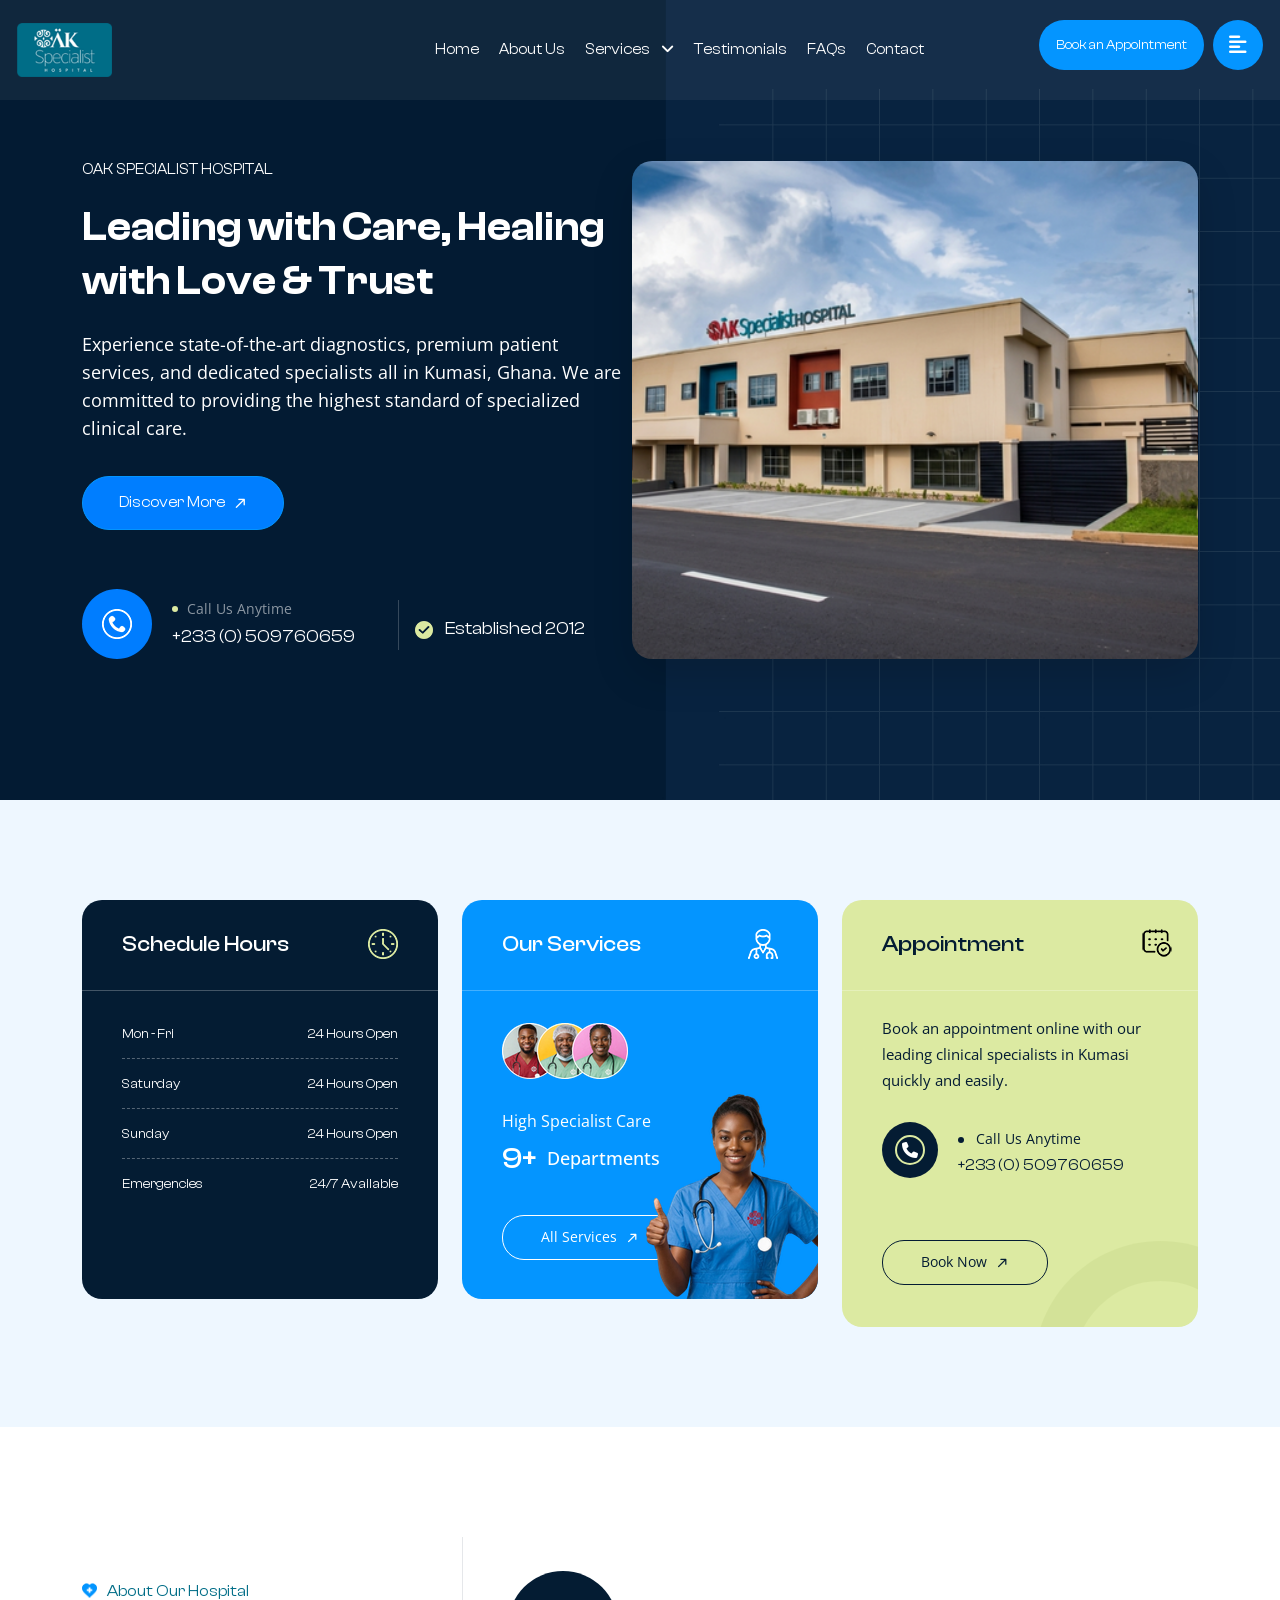
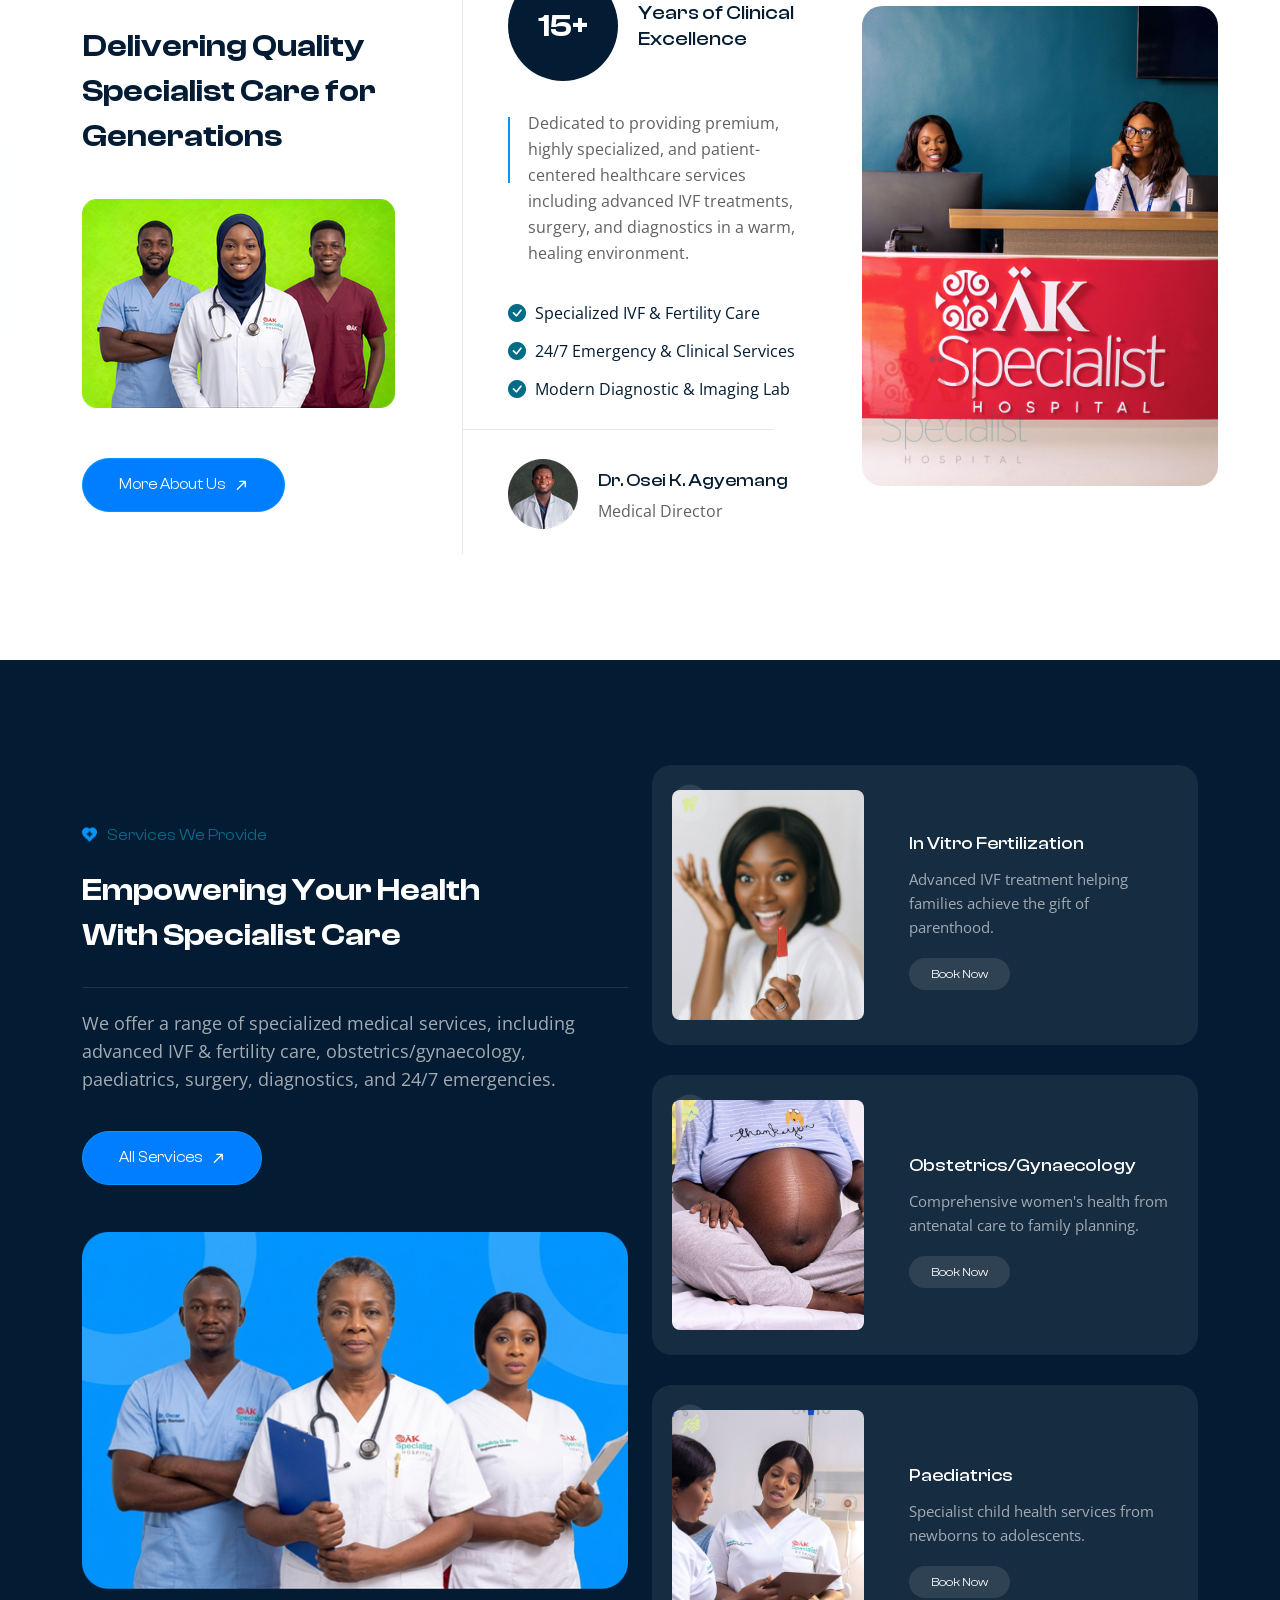
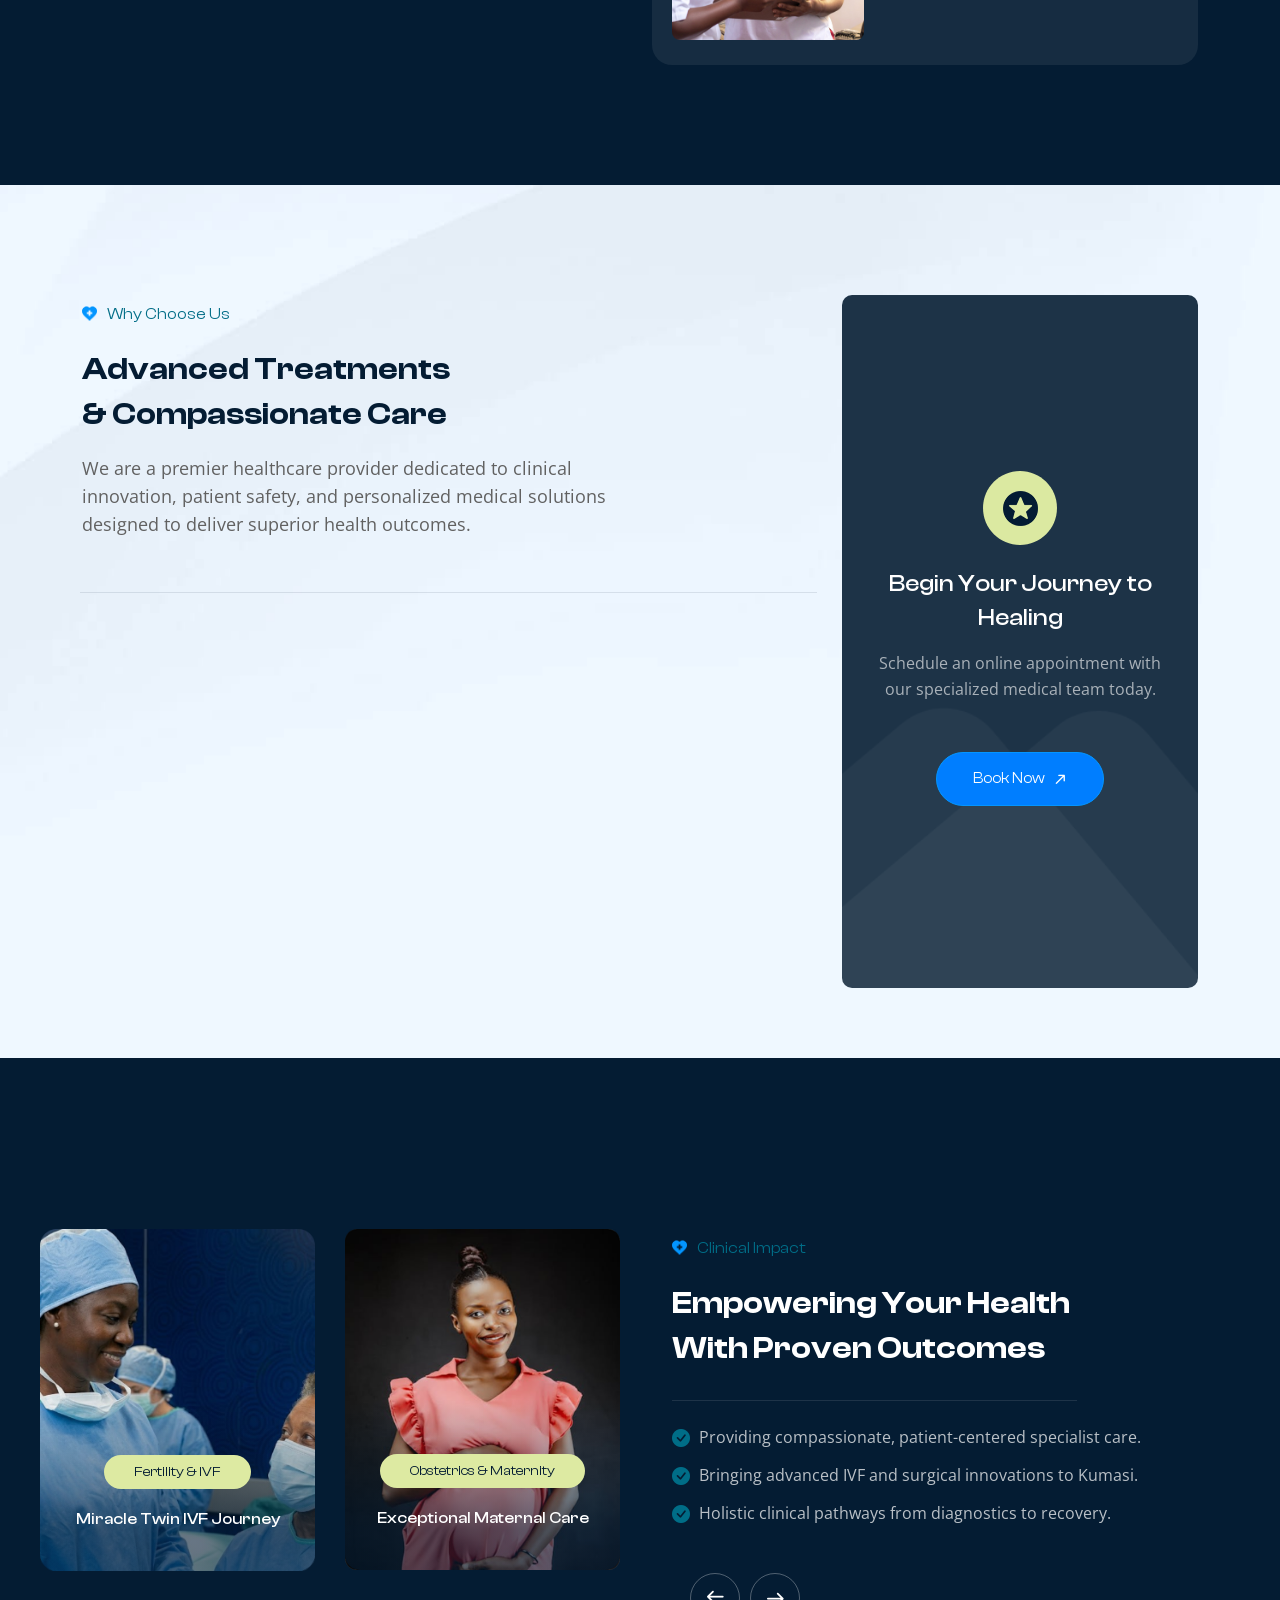
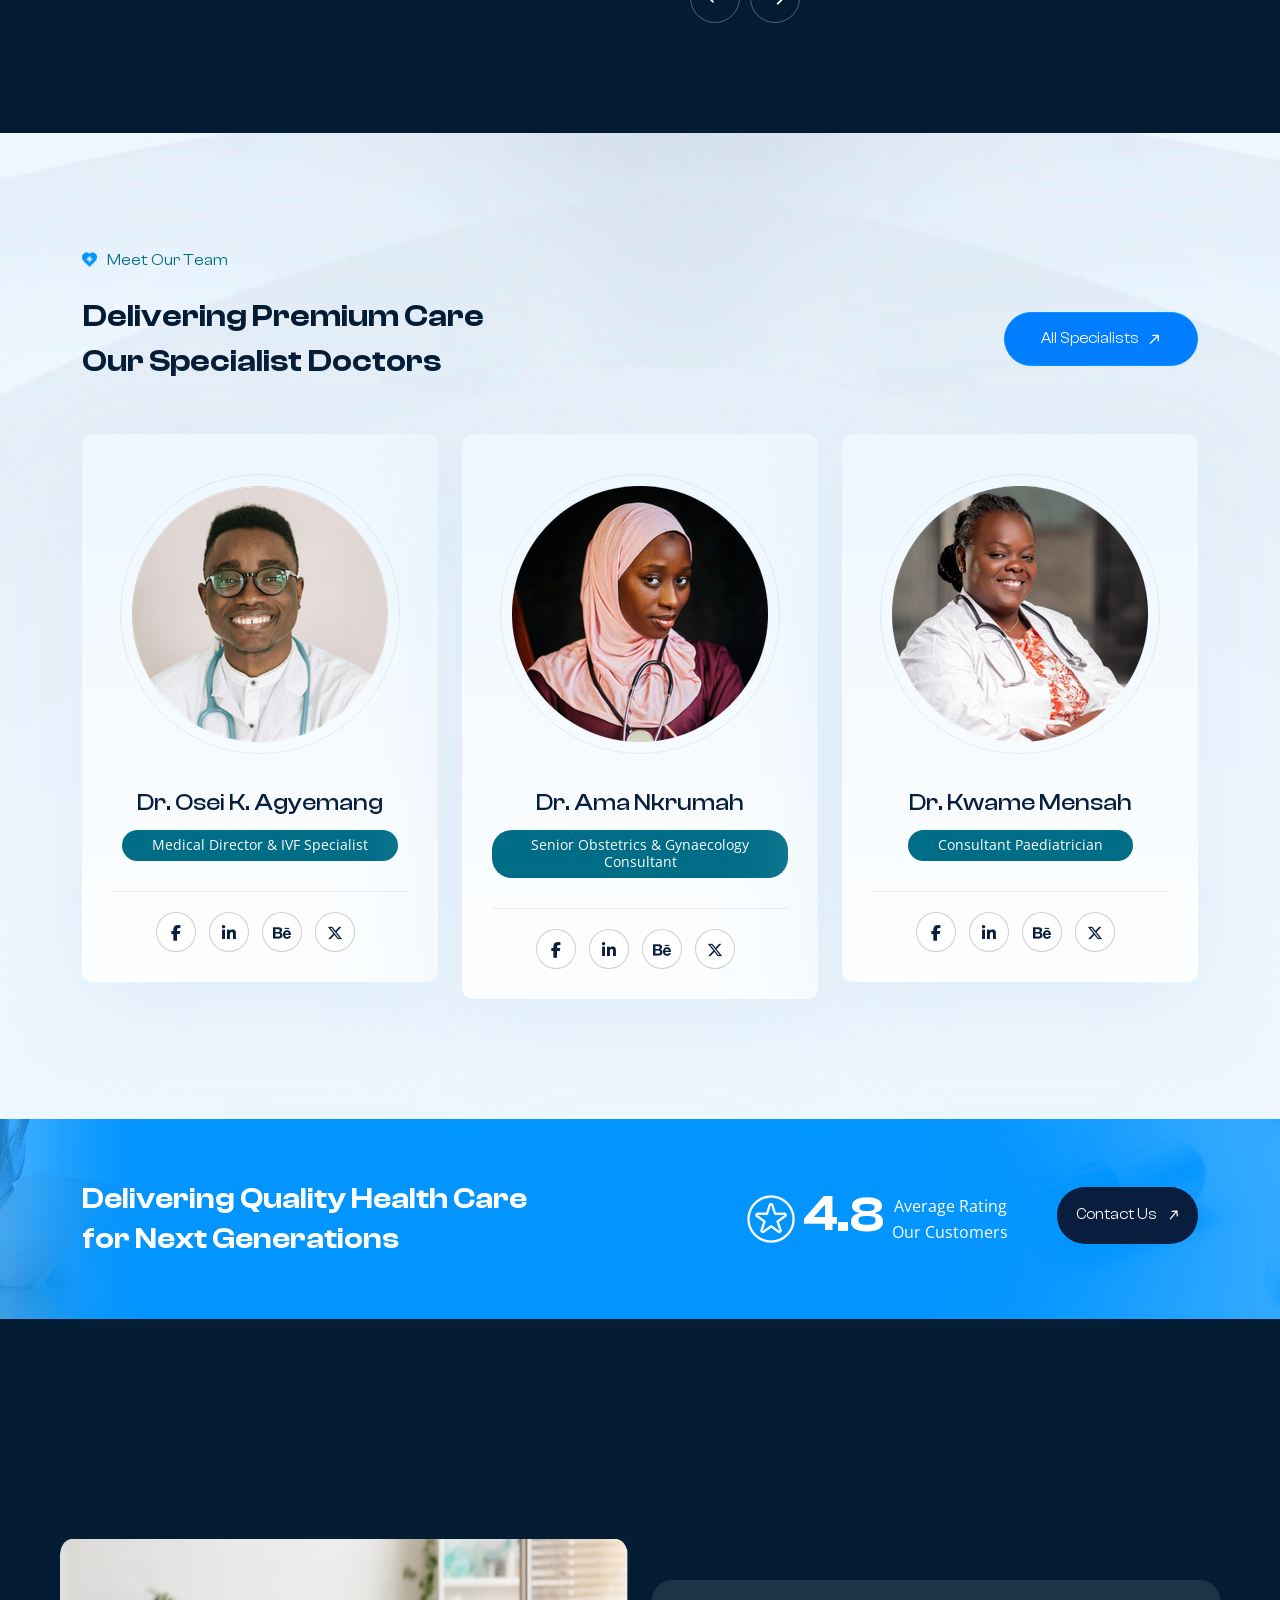
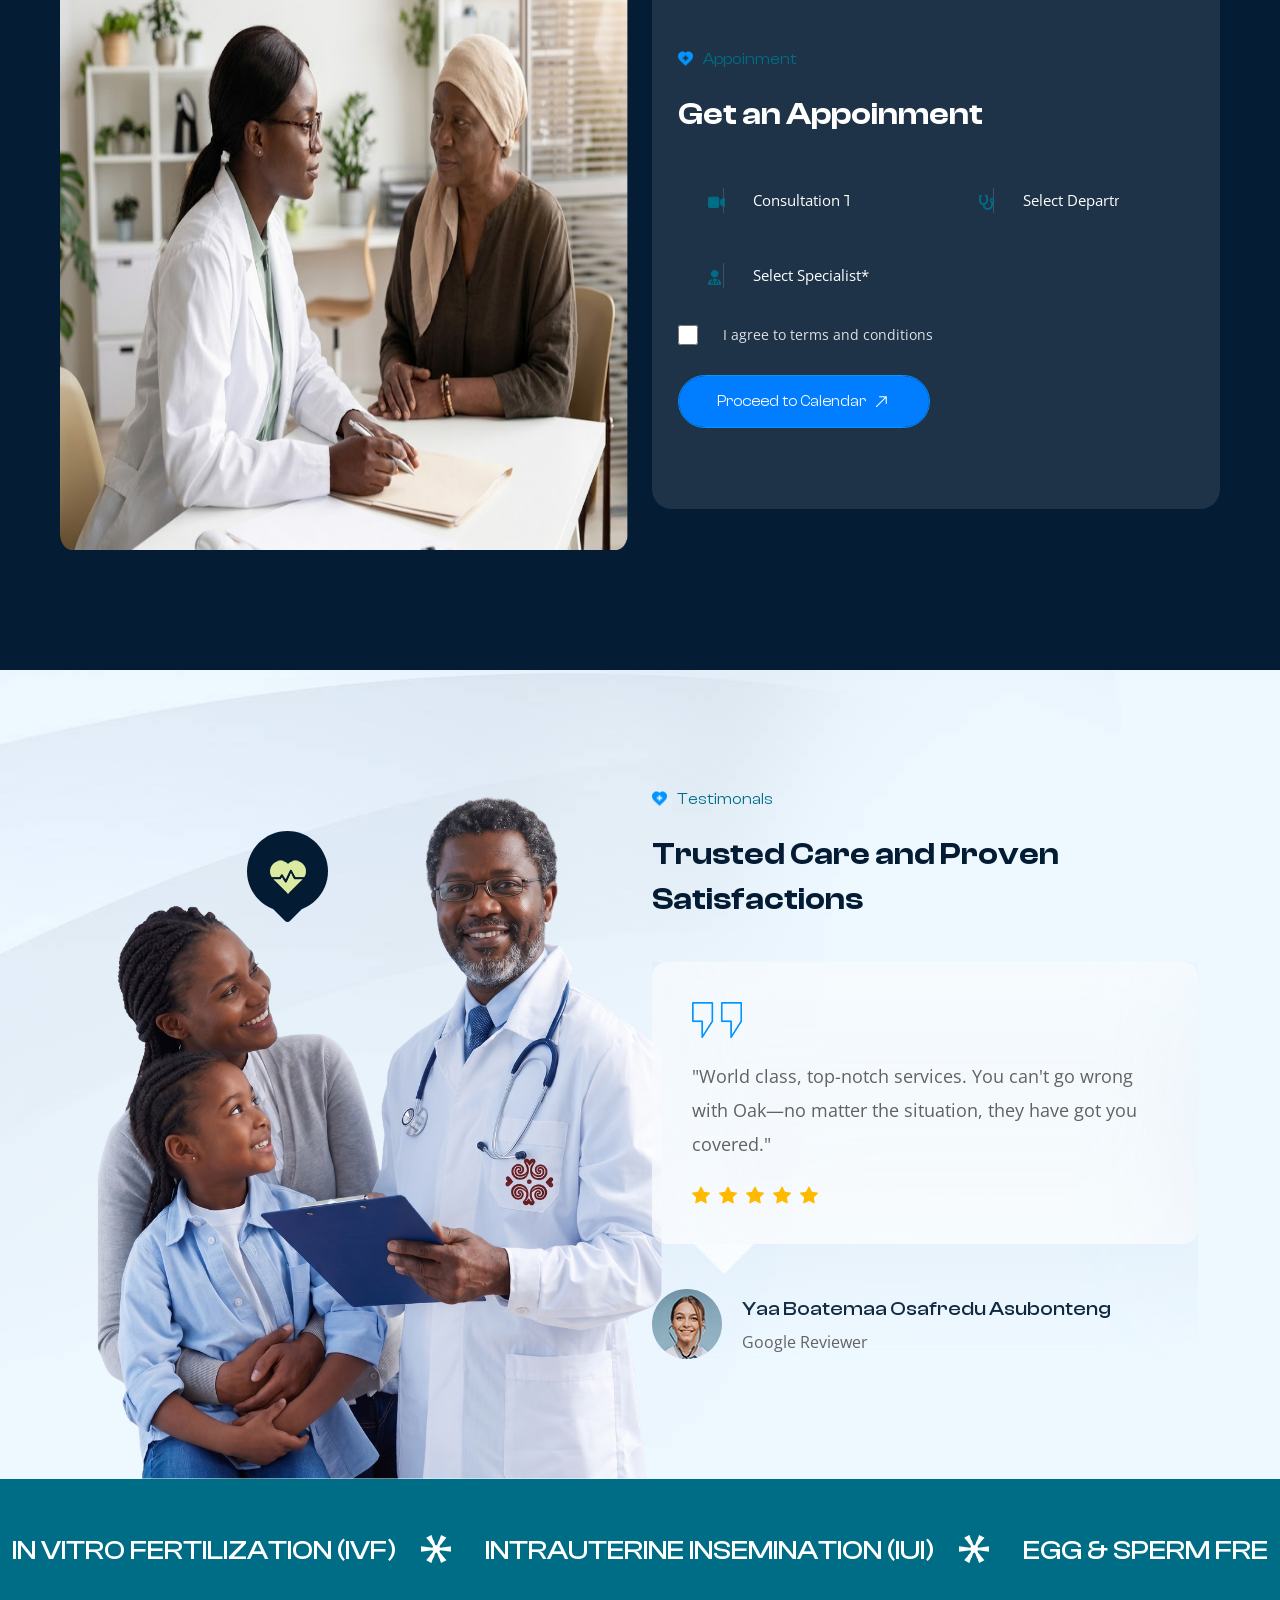
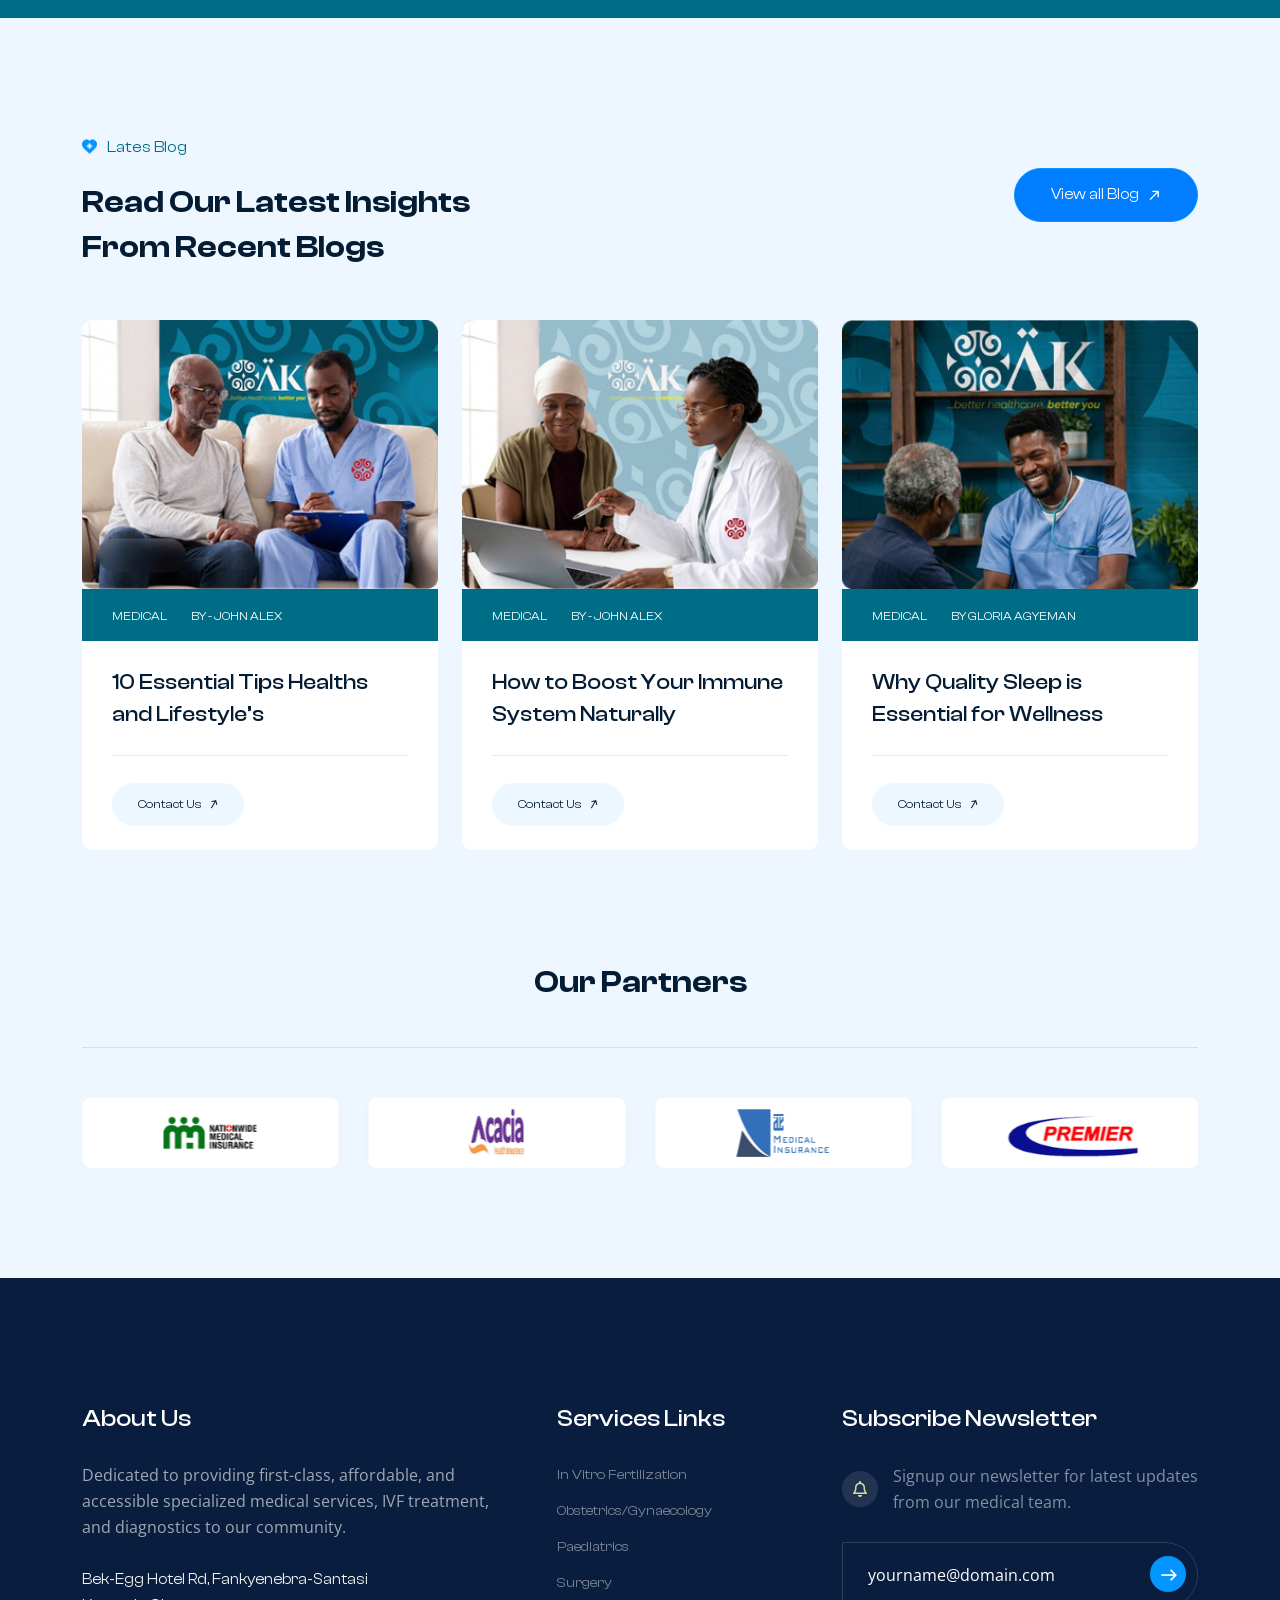
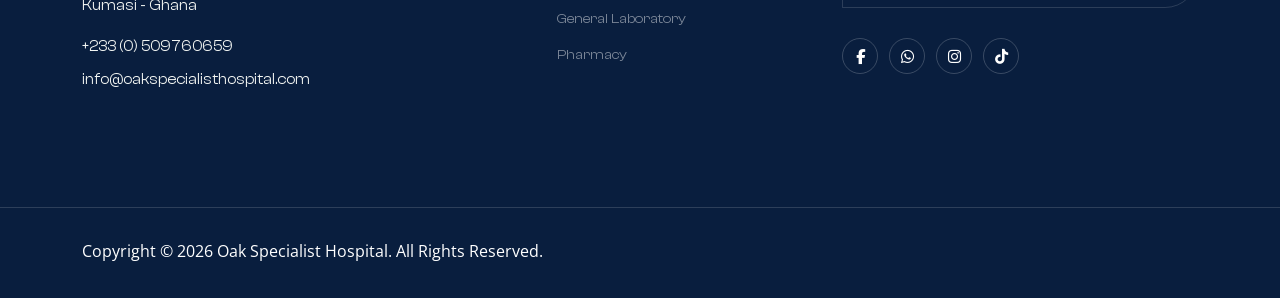
==== index.html @ f0392480 "feat: implement responsive design, add booking-wizard functionality, and introduce ART services page" ====
<!DOCTYPE html>
<html lang="en-US">

<!-- Mirrored from aonetheme.com/mediket/ by HTTrack Website Copier/3.x [XR&CO'2014], Tue, 19 May 2026 14:52:00 GMT -->

<head>
  <meta charset="UTF-8" />
  <meta http-equiv="x-ua-compatible" content="ie=edge" />
  <title>Oak Specialist Hospital | Premium Healthcare & IVF Center - Kumasi, Ghana</title>
  <meta name="description" content="" />
  <meta name="viewport" content="width=device-width, initial-scale=1" />
  <!-- Favicon -->
  <link rel="icon" type="image/png" sizes="56x56" href="assets/images/fav-icon/icon.png" />
  <!-- bootstrap CSS -->
  <link rel="stylesheet" href="assets/css/bootstrap.min.css" type="text/css" media="all" />
  <!-- carousel CSS -->
  <link rel="stylesheet" href="assets/css/owl.carousel.min.css" type="text/css" media="all" />
  <!-- font-awesome CSS -->
  <link rel="stylesheet" href="assets/css/all.min.css" type="text/css" media="all" />
  <!-- font-flaticon CSS -->
  <link rel="stylesheet" href="assets/css/flaticon.css" type="text/css" media="all" />
  <!-- theme-default CSS -->
  <link rel="stylesheet" href="assets/css/theme-default.css" type="text/css" media="all" />
  <!-- meanmenu CSS -->
  <link rel="stylesheet" href="assets/css/meanmenu.min.css" type="text/css" media="all" />
  <!-- venobox CSS -->
  <link rel="stylesheet" href="venobox/venobox.css" type="text/css" media="all" />
  <!-- bootstrap icons -->
  <link rel="stylesheet" href="assets/css/bootstrap-icons.css" type="text/css" media="all" />
  <!-- Main Style CSS -->
  <link rel="stylesheet" href="assets/css/style.css" type="text/css" media="all" />
  <link rel="stylesheet" href="assets/css/odometer-theme-default.css" />
  <!-- responsive CSS -->
  <link rel="stylesheet" href="assets/css/responsive.css" type="text/css" media="all" />
  <link rel="stylesheet" href="assets/css/swiper.min.css" />

  <script src="assets/js/swiper.min.js"></script>

  <!-- modernizr js -->
  <script src="assets/js/vendor/modernizr-3.5.0.min.js"></script>
  <link href="assets/fonts/ClashDisplay_Complete/ClashDisplay_Complete/Fonts/WEB/css/clash-display.css"
    rel="stylesheet" />

  <link rel="stylesheet" href="assets/css/aos.css" />
</head>

<body>
  <!-- loder -->
  <div class="loader-wrapper">
    <div class="loader"></div>
    <div class="loder-section left-section"></div>
    <div class="loder-section right-section"></div>
  </div>

  <!-- Curser Pointer -->
  <div class="cursor"></div>
  <div class="cursor2"></div>



  <!--==================================================-->
  <!-- Start mediket Main Menu  -->
  <!--==================================================-->
  <div id="sticky-header" class="meedy_nav_manu">
    <div class="container-fluid">
      <div class="row align-items-center">
        <div class="col-lg-3">
          <div class="logo cursor-scale small">
            <a class="logo_img" href="index.html" title="Oak Specialist Hospital">
              <img src="assets/images/assets-oakspecialisthospital/PNG/logo2.png" alt="logo"
                style="max-height: 50px;" />
            </a>
            <a class="main_sticky" href="index.html" title="Oak Specialist Hospital">
              <img src="assets/images/assets-oakspecialisthospital/PNG/logo3.png" alt="logo"
                style="max-height: 50px;" />
            </a>
          </div>
        </div>
        <div class="col-lg-9">
          <nav class="meedy_menu">
            <ul class="nav_scroll">
              <li>
                <a class="mdy-hover cursor-scale small" href="index.html">Home</a>
              </li>
              <li>
                <a class="mdy-hover cursor-scale small" href="about.html">About Us</a>
              </li>
              <li>
                <a class="mdy-hover cursor-scale small" href="service.html">Services <i
                    class="fas fa-angle-down"></i></a>
                <ul class="sub-menu">
                  <li><a href="service.html#general-medicine">General/Family Medicine</a></li>
                  <li><a href="service.html#obstetrics-gynaecology">Obstetrics/Gynaecology</a></li>
                  <li><a href="art-services.html">In Vitro Fertilization</a></li>
                  <li><a href="service.html#paediatrics">Paediatrics</a></li>
                  <li><a href="service.html#internal-medicine">Internal Medicine</a></li>
                  <li><a href="service.html#surgery">Surgery</a></li>
                  <li><a href="service.html#lab">General Laboratory</a></li>
                  <li><a href="service.html#pharmacy">Pharmacy</a></li>
                  <li><a href="service.html#ultrasound">Ultrasound Scan Services</a></li>
                </ul>
              </li>
              <li>
                <a class="mdy-hover cursor-scale small" href="testimonial.html">Testimonials</a>
              </li>
              <li>
                <a class="mdy-hover cursor-scale small" href="faq.html">FAQs</a>
              </li>
              <li>
                <a class="mdy-hover cursor-scale small" href="contact.html">Contact</a>
              </li>
            </ul>
            <div class="mediket-right-side cursor-scale small">
              <!-- header button -->
              <div class="header-button">
                <a href="appointment.html">
                  Book an Appointment
                  <div class="mediket-hover-btn hover-btn"></div>
                  <div class="mediket-hover-btn hover-btn2"></div>
                  <div class="mediket-hover-btn hover-btn3"></div>
                  <div class="mediket-hover-btn hover-btn4"></div>
                </a>
              </div>
              <div class="sidebar">
                <div class="nav-btn navSidebar-button">
                  <span><i class="fas fa-align-left"></i></span>
                </div>
              </div>
            </div>
          </nav>
        </div>
      </div>
    </div>
  </div>

  <!-- mediket Mobile Menu  -->
  <div class="mobile-menu-area sticky d-sm-block d-md-block d-lg-none">
    <!-- meanmenu plugin transforms this nav and prepends a .mean-bar with the hamburger toggle -->
    <div class="mobile-menu">
      <nav class="meedy_menu">
        <ul class="nav_scroll">
          <li>
            <a class="mdy-hover" href="index.html">Home</a>
          </li>
          <li>
            <a class="mdy-hover" href="about.html">About Us</a>
          </li>
          <li>
            <a class="mdy-hover" href="service.html">Services</a>
            <ul class="sub-menu">
              <li><a href="service.html#general-medicine">General/Family Medicine</a></li>
              <li><a href="service.html#obstetrics-gynaecology">Obstetrics/Gynaecology</a></li>
              <li><a href="art-services.html">In Vitro Fertilization</a></li>
              <li><a href="service.html#paediatrics">Paediatrics</a></li>
              <li><a href="service.html#internal-medicine">Internal Medicine</a></li>
              <li><a href="service.html#surgery">Surgery</a></li>
              <li><a href="service.html#lab">General Laboratory</a></li>
              <li><a href="service.html#pharmacy">Pharmacy</a></li>
              <li><a href="service.html#ultrasound">Ultrasound Scan Services</a></li>
            </ul>
          </li>
          <li>
            <a class="mdy-hover" href="testimonial.html">Testimonials</a>
          </li>
          <li>
            <a class="mdy-hover" href="faq.html">FAQs</a>
          </li>
          <li>
            <a class="mdy-hover" href="contact.html">Contact</a>
          </li>
          <li class="mobile-nav-appointment">
            <a href="appointment.html" class="mobile-book-btn">Book an Appointment</a>
          </li>
        </ul>
      </nav>
    </div>
  </div>
  <!--==================================================-->
  <!-- End mediket Main Menu  -->
  <!--==================================================-->

  <!--==================================================-->
  <!-- Start mediket Hero Section  -->
  <!--==================================================-->
  <div class="hero-section d-flex align-items-center">
    <div class="container">
      <div class="row align-items-center">
        <div class="col-lg-6">
          <div class="hero-content">
            <h4>OAK SPECIALIST HOSPITAL</h4>
            <h1> Leading with Care, Healing </h1>
            <h1 class="mediket-style cursor-scale">with Love &amp; Trust</h1>
            <p>Experience state-of-the-art diagnostics, premium patient services, and dedicated specialists all in
              Kumasi, Ghana.
              We are committed to providing the highest standard of specialized clinical care.
            </p>
            <div class="mediket-btn cursor-scale small">
              <a href="about.html">Discover More <i class="flaticon flaticon-right-arrow"></i></a>
            </div>
            <div class="hero-btm-boxs">
              <div class="mediket-service-bx cursor-scale small">
                <div class="mediket-hero-icon">
                  <img src="assets/images/slider/author-img.png" alt="icon" />
                </div>
                <div class="mediket-hero-content">
                  <p>
                    Call Us Anytime
                  </p>
                  <h4>+233 (0) 509760659</h4>
                </div>
              </div>
              <div class="hero-since cursor-scale">
                <h3><img src="assets/images/slider/since-img.png" alt="">Established 2012</h3>
              </div>
            </div>
          </div>
        </div>
        <div class="col-lg-6">
          <div class="hero-thumb">
            <img src="assets/images/assets-oakspecialisthospital/JPG/oakfrontview.png" alt="">
            <div class="hero-shapes">
              <img src="assets/images/slider/heart.png" alt="">
            </div>
            <div class="hero-shapes bounce-animate">
              <img src="assets/images/slider/mediket-shape.png" alt="">
            </div>

          </div>
        </div>
      </div>

    </div>
  </div>
  <!--==================================================-->
  <!-- End mediket Hero Section  -->
  <!--==================================================-->

  <!--==================================================-->
  <!-- Start mediket Counter Section -->
  <!--==================================================-->
  <div class="feature-serction">
    <div class="container">
      <div class="row">
        <div class="col-lg-4 col-md-6">
          <div class="feature-single-box" data-aos="fade-down">
            <div class="feature-head">
              <div class="head-title">
                <h2>Schedule Hours</h2>
              </div>
              <div class="mediket_icon cursor-scale small">
                <img src="assets/images/main-home/feature-icon.png" alt="">
              </div>
            </div>
            <div class="feature-list">
              <ul>
                <li>
                  <p>Mon - Fri</p>
                  <p>24 Hours Open</p>
                </li>
                <li>
                  <p>Saturday</p>
                  <p>24 Hours Open</p>
                </li>
                <li>
                  <p>Sunday</p>
                  <p>24 Hours Open</p>
                </li>
                <li>
                  <p>Emergencies</p>
                  <p>24/7 Available</p>
                </li>
              </ul>
            </div>
            <div class="mediket-hover-box hover-bx"></div>
            <div class="mediket-hover-box hover-bx2"></div>
            <div class="mediket-hover-box hover-bx3"></div>
            <div class="mediket-hover-box hover-bx4"></div>
          </div>
        </div>

        <div class="col-lg-4 col-md-6">
          <div class="feature-single-box bx-2" data-aos="fade-up">
            <div class="feature-head">
              <div class="head-title">
                <h2>Our Services</h2>
              </div>
              <div class="mediket_icon cursor-scale small">
                <img src="assets/images/main-home/feature-icon02.png" alt="">
              </div>
            </div>
            <div class="feature_list_icon">
              <img src="assets/images/main-home/feature-list-icon.png" alt="">
            </div>
            <div class="feature-content">
              <span class="experts">High Specialist Care</span>
              <h4>9+ <span>Departments</span></h4>
              <div class="feature-btn cursor-scale small">
                <a href="service.html">All Services <i class="flaticon flaticon-right-arrow"></i></a>
              </div>
            </div>
            <div class="mediket-hover-box hover-bx"></div>
            <div class="mediket-hover-box hover-bx2"></div>
            <div class="mediket-hover-box hover-bx3"></div>
            <div class="mediket-hover-box hover-bx4"></div>
            <div class="feature-shape bounce-animate">
              <img src="assets/images/main-home/feathure-shapes.png" alt="">
            </div>
          </div>
        </div>
        <div class="col-lg-4 col-md-6">
          <div class="feature-single-box bx-3" data-aos="fade-down">
            <div class="feature-head">
              <div class="head-title">
                <h2>Appointment</h2>
              </div>
              <div class="mediket_icon cursor-scale small">
                <img src="assets/images/main-home/feature-icon03.png" alt="">
              </div>
            </div>
            <div class="feature-content">
              <p>Book an appointment online with our leading clinical specialists in Kumasi quickly and easily.</p>
              <div class="call_info">
                <div class="call-info_info">
                  <i class="fa-solid fa-phone"></i>
                </div>
                <div class="call-info_text">
                  <span>Call Us Anytime</span>
                  <h5>+233 (0) 509760659</h5>
                </div>
              </div>
              <div class="feature-btn cursor-scale small">
                <a href="appointment.html">Book Now <i class="flaticon flaticon-right-arrow"></i></a>
              </div>
            </div>
            <div class="mediket-hover-box hover-bx"></div>
            <div class="mediket-hover-box hover-bx2"></div>
            <div class="mediket-hover-box hover-bx3"></div>
            <div class="mediket-hover-box hover-bx4"></div>
            <div class="feature-shape2 dance">
              <img src="assets/images/main-home/feature-s2.png" alt="">
            </div>
          </div>
        </div>
      </div>
    </div>
  </div>
  <!--==================================================-->
  <!-- End mediket Counter Section  -->
  <!--==================================================-->

  <!--==================================================-->
  <!-- Start mediket About Section -->
  <!--==================================================-->
  <div class="about-serction">
    <div class="container">
      <div class="row align-items-center">
        <div class="col-lg-12 col-xl-8">
          <div class="row align-items-center">
            <div class="col-lg-6">
              <div class="mediket-section-title">
                <h4>About Our Hospital</h4>
                <h1>Delivering Quality </h1>
                <h1>Specialist Care for </h1>
                <h1>Generations</h1>
              </div>
              <div class="about-shape" data-aos="fade-up-right">
                <img src="assets/images/main-home/about-img.png" alt="" />
              </div>
              <div class="mediket-btn cursor-scale small">
                <a href="about.html">More About Us <i class="flaticon flaticon-right-arrow"></i></i></a>
              </div>
            </div>
            <div class="col-lg-6" data-aos="fade-down">
              <div class="about_list_item">
                <div class="about_experience">
                  <h2 class="abut_count">15+</h2>
                  <h3>Years of Clinical <br>Excellence</h3>
                </div>
                <div class="about-service-list">
                  <p class="about_qute">Dedicated to providing premium, highly specialized, and patient-centered
                    healthcare services including advanced IVF treatments, surgery, and diagnostics in a warm, healing
                    environment.</p>
                  <ul>
                    <li><i class="bi bi-check-circle-fill"></i>Specialized IVF &amp; Fertility Care</li>
                    <li><i class="bi bi-check-circle-fill"></i>24/7 Emergency &amp; Clinical Services</li>
                    <li><i class="bi bi-check-circle-fill"></i>Modern Diagnostic &amp; Imaging Lab</li>
                  </ul>
                </div>
                <div class="mediket-author">
                  <div class="author-img">
                    <img src="assets/images/main-home/aouthor.png" alt="">
                  </div>
                  <div class="author-bio">
                    <h3>Dr. Osei K. Agyemang</h3>
                    <span>Medical Director</span>
                  </div>
                </div>
              </div>
            </div>
          </div>
        </div>
        <div class="col-lg-4" data-aos="fade-up-left">
          <div class="about-thumb">
            <img src="assets/images/assets-oakspecialisthospital/JPG/about.jpg" alt="">
          </div>
        </div>
      </div>
    </div>
  </div>
  <!--==================================================-->
  <!-- End mediket About Section  -->
  <!--==================================================-->


  <!--==================================================-->
  <!-- Start mediket Service Section  -->
  <!--==================================================-->
  <div class="service-section">
    <div class="container">
      <div class="row align-items-center">
        <div class="col-lg-6">
          <div class="mediket-section-title style_two">
            <h4>Services We Provide</h4>
            <h1>Empowering Your Health </h1>
            <h1>With Specialist Care</h1>
            <p class="border-tops">We offer a range of specialized medical services, including advanced IVF &amp;
              fertility care, obstetrics/gynaecology, paediatrics, surgery, diagnostics, and 24/7 emergencies.</p>
          </div>
          <div class="mediket-btn mr-tp cursor-scale small">
            <a href="service.html">All Services <i class="flaticon flaticon-right-arrow"></i></i></a>
          </div>
          <div class="about-img mr-tp-40" data-aos="fade-up-right">
            <img src="assets/images/main-home/service-img.png" alt="" />
          </div>
        </div>
        <div class="col-lg-6 mt-55">
          <!-- single service box -->
          <div class="single-service-box" data-aos="zoom-out">
            <div class="service-icon cursor-scale small">
              <img src="assets/images/main-home/service_icon01.png" alt="">
            </div>
            <div class="single_service_inner">
              <div class="service-thumb">
                <img src="assets/images/assets-oakspecialisthospital/PNG/pregnant.png" alt="In Vitro Fertilization">
              </div>
              <div class="service-content">
                <h3>In Vitro Fertilization</h3>
                <p>Advanced IVF treatment helping families achieve the gift of parenthood.</p>
                <div class="service_btn cursor-scale small">
                  <a href="art-services.html">Book Now</a>
                </div>
              </div>
            </div>
          </div>
          <!-- single service box -->
          <div class="single-service-box" data-aos="fade-up-left">
            <div class="service-icon cursor-scale small">
              <img src="assets/images/main-home/service-icon02.png" alt="">
            </div>
            <div class="single_service_inner">
              <div class="service-thumb">
                <img src="assets/images/assets-oakspecialisthospital/JPG/serv2.jpg" alt="Obstetrics/Gynaecology">
              </div>
              <div class="service-content">
                <h3>Obstetrics/Gynaecology</h3>
                <p>Comprehensive women's health from antenatal care to family planning.</p>
                <div class="service_btn cursor-scale small">
                  <a href="service.html#obstetrics-gynaecology">Book Now</a>
                </div>
              </div>
            </div>
          </div>
          <!-- single service box -->
          <div class="single-service-box" data-aos="zoom-out">
            <div class="service-icon cursor-scale small">
              <img src="assets/images/main-home/service_icon03.png" alt="">
            </div>
            <div class="single_service_inner">
              <div class="service-thumb">
                <img src="assets/images/assets-oakspecialisthospital/JPG/carousel-5.jpg" alt="Paediatrics">
              </div>
              <div class="service-content">
                <h3>Paediatrics</h3>
                <p>Specialist child health services from newborns to adolescents.</p>
                <div class="service_btn cursor-scale small">
                  <a href="service.html#paediatrics">Book Now</a>
                </div>
              </div>
            </div>
          </div>
        </div>
      </div>
    </div>
  </div>
  <!--==================================================-->
  <!-- End mediket Service Section  -->
  <!--==================================================-->


  <!--==================================================-->
  <!-- Start mediket Counter Section -->
  <!--==================================================-->
  <!-- Start mediket Why Choose Us Section -->
  <!--==================================================-->
  <div class="why-choose-us-serction">
    <div class="container">
      <div class="row about-bg align-items-stretch">
        <div class="col-lg-8 d-flex flex-column" data-aos="fade-up-left">
          <div class="mediket-section-title">
            <h4>Why Choose Us</h4>
            <h1>Advanced Treatments </h1>
            <h1>&amp; Compassionate Care </h1>
            <p>We are a premier healthcare provider dedicated to clinical innovation, patient safety, and personalized
              medical solutions designed to deliver superior health outcomes.</p>
          </div>
          <div class="row border_solid">
            <div class="col-lg-6 col-md-6">
              <div class="mediket-choose-box " data-aos="flip-left">
                <div class="mediket-choose-icon">
                  <img src="assets/images/main-home/choose_icon01.png" alt="" />
                </div>
                <div class="choose_content">
                  <div class="mediket-title">
                    <h4>Clinical Excellence</h4>
                  </div>
                  <p>Our board-certified specialists bring decades of experience in highly specialized patient care.</p>
                </div>
              </div>
            </div>
            <div class="col-lg-6 col-md-6">
              <div class="mediket-choose-box " data-aos="flip-left">
                <div class="mediket-choose-icon">
                  <img src="assets/images/main-home/choose_icon02.png" alt="" />
                </div>
                <div class="choose_content">
                  <div class="mediket-title">
                    <h4>IVF &amp; Fertility Pioneers</h4>
                  </div>
                  <p>Leading experts in fertility care, combining cutting-edge technology with high clinical success
                    rates.</p>
                </div>
              </div>
            </div>
            <div class="col-lg-6 col-md-6">
              <div class="mediket-choose-box" data-aos="flip-left">
                <div class="mediket-choose-icon">
                  <img src="assets/images/main-home/choose_icon03.png" alt="" />
                </div>
                <div class="choose_content">
                  <div class="mediket-title">
                    <h4>Advanced Diagnostics</h4>
                  </div>
                  <p>Equipped with a modern general laboratory and advanced ultrasound imaging services for accurate
                    results.</p>
                </div>
              </div>
            </div>
            <div class="col-lg-6 col-md-6">
              <div class="mediket-choose-box " data-aos="flip-left">
                <div class="mediket-choose-icon">
                  <img src="assets/images/main-home/choose_icon03.png" alt="" />
                </div>
                <div class="choose_content">
                  <div class="mediket-title">
                    <h4>Patient-First Focus</h4>
                  </div>
                  <p>We prioritize patient comfort, safety, and strict confidentiality in a warm and healing
                    environment.</p>
                </div>
              </div>
            </div>
          </div>
        </div>
        <div class="col-lg-4 col-md-12 d-flex flex-column">
          <div class="contact-with-mediket" data-aos="fade-down">
            <div class="choose_appoinment_icon">
              <img src="assets/images/main-home/choose_star.png" alt="">
            </div>
            <div class="appoinment_contnet">
              <h2>Begin Your Journey to Healing</h2>
              <p>Schedule an online appointment with our specialized medical team today.</p>
            </div>
            <div class="mediket-btn mr-tp cursor-scale small">
              <a href="appointment.html">Book Now <i class="flaticon flaticon-right-arrow"></i></i></a>
            </div>
          </div>
        </div>
      </div>
    </div>
  </div>
  <!--==================================================-->
  <!-- End mediket Why Choose Us Section  -->
  <!--==================================================-->


  <!--==================================================-->
  <!-- Start mediket Case Study Section  -->
  <!--==================================================-->
  <div class="case_study_sextion">
    <div class="container-fluid">
      <div class="row">
        <div class="col-lg-6">
          <div class="row">
            <div class="case_item_left_side" data-aos="fade-up">
              <div class="case_list owl-carousel">
                <div class="case_study_item">
                  <div class="case_thumb">
                    <a href="#" title="View IVF Success Story"><img src="assets/images/main-home/case_img.png" alt="IVF Case Study"></a>
                    <div class="case_study_content">
                      <span>Fertility & IVF</span>
                      <h3><a href="#">Miracle Twin IVF Journey</a></h3>
                    </div>
                  </div>
                </div>
                <div class="case_study_item">
                  <div class="case_thumb">
                    <a href="#" title="View Maternal Success Story"><img src="assets/images/main-home/case_img2.png" alt="Maternal Case Study"></a>
                    <div class="case_study_content">
                      <span>Obstetrics & Maternity</span>
                      <h3><a href="#">Exceptional Maternal Care</a></h3>
                    </div>
                  </div>
                </div>
                <div class="case_study_item">
                  <div class="case_thumb">
                    <a href="#" title="View IVF Success Story"><img src="assets/images/main-home/case_img.png" alt="IVF Case Study"></a>
                    <div class="case_study_content">
                      <span>Fertility & IVF</span>
                      <h3><a href="#">Miracle Twin IVF Journey</a></h3>
                    </div>
                  </div>
                </div>
                <div class="case_study_item">
                  <div class="case_thumb">
                    <a href="#" title="View Maternal Success Story"><img src="assets/images/main-home/case_img2.png" alt="Maternal Case Study"></a>
                    <div class="case_study_content">
                      <span>Obstetrics & Maternity</span>
                      <h3><a href="#">Exceptional Maternal Care</a></h3>
                    </div>
                  </div>
                </div>
              </div>
            </div>
          </div>
        </div>
        <div class="col-lg-6">
          <div class="choose_right_side">
            <div class="mediket-section-title style_two">
              <h4>Clinical Impact</h4>
              <h1>Empowering Your Health </h1>
              <h1>With Proven Outcomes</h1>
            </div>
            <div class="case_list_item">
              <ul>
                <li><i class="bi bi-check-circle-fill"></i>Providing compassionate, patient-centered specialist care.
                </li>
                <li><i class="bi bi-check-circle-fill"></i>Bringing advanced IVF and surgical innovations to Kumasi.
                </li>
                <li><i class="bi bi-check-circle-fill"></i>Holistic clinical pathways from diagnostics to recovery.</li>
              </ul>
            </div>

          </div>
        </div>
      </div>
    </div>
  </div>
  <!--==================================================-->
  <!-- End mediket Case Study Section  -->
  <!--==================================================-->


  <!--==================================================-->
  <!-- End mediket Appoinment Section  -->
  <!--==================================================-->
  <div class="team-section">
    <div class="container">
      <div class="row align-items-center mr-tb-50">
        <div class="col-lg-8">
          <div class="mediket-section-title">
            <h4>Meet Our Team</h4>
            <h1>Delivering Premium Care</h1>
            <h1>Our Specialist Doctors</h1>
          </div>
        </div>
        <div class="col-lg-4 ">
          <div class="mediket-btn text-right cursor-scale small">
            <a href="team.html">All Specialists <i class="flaticon flaticon-right-arrow"></i></i></a>
          </div>
        </div>
      </div>
      <div class="row">
        <div class="col-lg-4 col-md-6">
          <div class="team-single-box" data-aos="fade-up">
            <div class="team-thumb">
              <img src="assets/images/main-home/team01.png" alt="" />
            </div>
            <div class="team-content text-center">
              <h2>Dr. Osei K. Agyemang</h2>
              <h5>Medical Director &amp; IVF Specialist</h5>
              <div class="social-icon">
                <ul>
                  <li><a href="team-details.html" title="Facebook"><i class="fab fa-facebook-f"></i></a></li>
                  <li><a href="team-details.html" title="LinkedIn"><i class="fa-brands fa-linkedin-in"></i></a></li>
                  <li><a href="team-details.html" title="Behance"><i class="fa-brands fa-behance"></i></a></li>
                  <li><a href="team-details.html" title="Twitter"><i class="fa-brands fa-x-twitter"></i></a></li>
                </ul>
              </div>
            </div>
          </div>
        </div>
        <div class="col-lg-4 col-md-6">
          <div class="team-single-box" data-aos="fade-up">
            <div class="team-thumb">
              <img src="assets/images/main-home/team02.png" alt="" />
            </div>
            <div class="team-content text-center">
              <h2>Dr. Ama Nkrumah</h2>
              <h5>Senior Obstetrics &amp; Gynaecology Consultant</h5>
              <div class="social-icon">
                <ul>
                  <li><a href="team-details.html" title="Facebook"><i class="fab fa-facebook-f"></i></a></li>
                  <li><a href="team-details.html" title="LinkedIn"><i class="fa-brands fa-linkedin-in"></i></a></li>
                  <li><a href="team-details.html" title="Behance"><i class="fa-brands fa-behance"></i></a></li>
                  <li><a href="team-details.html" title="Twitter"><i class="fa-brands fa-x-twitter"></i></a></li>
                </ul>
              </div>
            </div>
          </div>
        </div>
        <div class="col-lg-4 col-md-6">
          <div class="team-single-box" data-aos="fade-up">
            <div class="team-thumb">
              <img src="assets/images/main-home/team03.png" alt="" />
            </div>
            <div class="team-content text-center">
              <h2>Dr. Kwame Mensah</h2>
              <h5>Consultant Paediatrician</h5>
              <div class="social-icon">
                <ul>
                  <li><a href="team-details.html" title="Facebook"><i class="fab fa-facebook-f"></i></a></li>
                  <li><a href="team-details.html" title="LinkedIn"><i class="fa-brands fa-linkedin-in"></i></a></li>
                  <li><a href="team-details.html" title="Behance"><i class="fa-brands fa-behance"></i></a></li>
                  <li><a href="team-details.html" title="Twitter"><i class="fa-brands fa-x-twitter"></i></a></li>
                </ul>
              </div>
            </div>
          </div>
        </div>
      </div>
    </div>
  </div>
  <!--==================================================-->
  <!-- End mediket Appoinment Section  -->
  <!--==================================================-->


  <!--==================================================-->
  <!-- Start mediket Subscribe Section -->
  <!--==================================================-->
  <div class="mediket-subscribe">
    <div class="container">
      <div class="row align-items-center">
        <div class="col-lg-7">
          <div class="subscribe-content" data-aos="fade-up">
            <div class="subscribe-title">
              <h1 class="cursor-scale small">Delivering Quality Health Care <br>for Next Generations</h1>
            </div>
          </div>
        </div>
        <div class="col-lg-5">
          <div class="subscribe_right_side">
            <div class="counter-single-box bx-1 cursor-scale" data-aos="fade-up">
              <div class="counter_icon">
                <img src="assets/images/main-home/counter_icon.png" alt="">
              </div>
              <div class="odometer-wrapper counter-box-title" data-count="4">
                <h1 class="odometer"></h1>
                <h1>.8</h1>
              </div>
              <div class="counter-desc">
                <p>Average Rating <br>Our Customers</p>
              </div>
            </div>
            <div class="mediket-button text-right cursor-scale small" data-aos="fade-down"><a href="contact.html"
                class="mediket-btn">
                <span class="mediket-btn__hover"></span>
                <span class="mediket-btn__hover"></span>
                <span class="mediket-btn__hover"></span>
                <span class="mediket-btn__hover"></span>
                <span class="mediket-btn__hover"></span>
                <span class="mediket-btn__hover"></span>
                Contact Us
                <i class="flaticon flaticon-right-arrow"></i>
              </a>
            </div>
          </div>
        </div>
      </div>
    </div>
  </div>
  <!--==================================================-->
  <!-- End mediket Subscribe Section -->
  <!--==================================================-->

  <!--==================================================-->
  <!-- Start mediket Appoinment Section  -->
  <!--==================================================-->
  <div class="appoinment-section">
    <div class="container-fluid">
      <div class="row appoinment align-items-center">
        <div class="col-lg-6">
          <div class="contact_thumb">
            <img src="assets/images/main-home/contact_thumb.png" alt="">
          </div>
        </div>
        <div class="col-lg-6" data-aos="zoom-in-left">
          <div class="contact-form-box">
            <div class="mediket-section-title style_two mr-b-35">
              <h4>Appoinment</h4>
              <h1>Get an Appoinment</h1>
            </div>
            <form onsubmit="handleIndexBookingSubmit(event)">
              <div class="row">
                <div class="col-lg-6 col-md-6">
                  <div class="form-box">
                    <select id="index-type" name="type" title="Select Consultation Type" required="" style="width: 100%; border: none; outline: none; background: transparent; padding-left: 75px; font-size: 15px; color: #ffffff; height: 55px; appearance: none; -webkit-appearance: none;">
                      <option value="" disabled selected style="color: #616161; background: #1e3348;">Consultation Type*</option>
                      <option value="inPerson" style="color: #ffffff; background: #1e3348;">In-Person Consultation</option>
                      <option value="virtual" style="color: #ffffff; background: #1e3348;">Virtual (Google Meet)</option>
                    </select>
                    <i class="fa-solid fa-video" style="position: absolute; left: 30px; top: 18px; color: var(--secondary-color);"></i>
                  </div>
                </div>
                <div class="col-lg-6 col-md-6">
                  <div class="form-box">
                    <select id="index-treatment" name="department" title="Select Department" required="" style="width: 100%; border: none; outline: none; background: transparent; padding-left: 75px; font-size: 15px; color: #ffffff; height: 55px; appearance: none; -webkit-appearance: none;">
                      <option value="" disabled selected style="color: #616161; background: #1e3348;">Select Department*</option>
                      <option value="general-medicine" style="color: #ffffff; background: #1e3348;">General/Family Medicine</option>
                      <option value="obstetrics-gynaecology" style="color: #ffffff; background: #1e3348;">Obstetrics/Gynaecology</option>
                      <option value="ivf" style="color: #ffffff; background: #1e3348;">In Vitro Fertilization</option>
                      <option value="paediatrics" style="color: #ffffff; background: #1e3348;">Paediatrics</option>
                      <option value="internal-medicine" style="color: #ffffff; background: #1e3348;">Internal Medicine</option>
                      <option value="surgery" style="color: #ffffff; background: #1e3348;">Surgery</option>
                      <option value="lab" style="color: #ffffff; background: #1e3348;">General Laboratory</option>
                      <option value="pharmacy" style="color: #ffffff; background: #1e3348;">Pharmacy</option>
                      <option value="ultrasound" style="color: #ffffff; background: #1e3348;">Ultrasound Scan Services</option>
                    </select>
                    <i class="fa-solid fa-stethoscope" style="position: absolute; left: 30px; top: 18px; color: var(--secondary-color);"></i>
                  </div>
                </div>
                <div class="col-lg-12">
                  <div class="form-box">
                    <select id="index-doctor" name="specialist" title="Select Doctor" required="" style="width: 100%; border: none; outline: none; background: transparent; padding-left: 75px; font-size: 15px; color: #ffffff; height: 55px; appearance: none; -webkit-appearance: none;">
                      <option value="" disabled selected style="color: #616161; background: #1e3348;">Select Specialist*</option>
                      <option value="dr-osei-agyemang" style="color: #ffffff; background: #1e3348;">Dr. Osei K. Agyemang (IVF Specialist)</option>
                      <option value="dr-ama-nkrumah" style="color: #ffffff; background: #1e3348;">Dr. Ama Nkrumah (Obstetrics & Gynaecology)</option>
                      <option value="dr-emmanuel-ofori" style="color: #ffffff; background: #1e3348;">Dr. Emmanuel Ofori (Paediatrics)</option>
                      <option value="dr-abigail-boateng" style="color: #ffffff; background: #1e3348;">Dr. Abigail Boateng (Embryology)</option>
                      <option value="any" style="color: #ffffff; background: #1e3348;">Any Specialist Available</option>
                    </select>
                    <i class="fa-solid fa-user-doctor" style="position: absolute; left: 30px; top: 18px; color: var(--secondary-color);"></i>
                  </div>
                </div>
                <div class="col-lg-12">
                  <div class="check_bx">
                    <input type="checkbox" id="index-agree" title="I agree to terms and conditions" required="">
                    <label for="index-agree" style="font-size: 14px; color: rgba(255, 255, 255, 0.85); margin-left: 10px; cursor: pointer;">I agree to terms and conditions</label>
                  </div>
                  <div class="submit-button cursor-scale small" style="margin-top: 20px;">
                    <button class="submit-btn" type="submit">
                      Proceed to Calendar <i class="flaticon flaticon-right-arrow"></i>
                    </button>
                  </div>
                </div>
              </div>
            </form>
            <script type="text/javascript">
              function handleIndexBookingSubmit(event) {
                event.preventDefault();
                var type = document.getElementById('index-type').value;
                var dept = document.getElementById('index-treatment').value;
                var doctor = document.getElementById('index-doctor').value;
                window.location.href = 'appointment.html?type=' + type + '&dept=' + dept + '&doctor=' + doctor;
              }
            </script>
          </div>
        </div>
      </div>
    </div>
  </div>
  <!--==================================================-->
  <!-- End mediket Appoinment Section  -->
  <!--==================================================-->


  <!--==================================================-->
  <!-- Start mediket Testimonial Section  -->
  <!--==================================================-->
  <div class="testimonial-section">
    <div class="container">
      <div class="row">
        <div class="col-lg-6">
          <div class="testi-thumb" data-aos="zoom-in-right">
            <img src="assets/images/main-home/tesi_img.png" alt="" />
            <div class="counter-right-side cursor-scale">
              <div class="counter-single-box bx-2" data-aos="fade-up">
                <div class="counter_icon">
                  <img src="assets/images/main-home/testi-icon.png" alt="">
                </div>
                <div class="odometer-wrapper counter-box-title" data-count="6">
                  <h1 class="odometer"></h1>
                  <h1>k+</h1>
                </div>
                <div class="counter-desc">
                  <p>Our All Customers</p>
                </div>
              </div>
            </div>
            <div class="testi-shp">
              <img src="assets/images/main-home/testi-shape.png" alt="">
            </div>
          </div>
        </div>
        <div class="col-lg-6">
          <div class="mediket-section-title mb-40">
            <h4>Testimonals</h4>
            <h1>Trusted Care and Proven </h1>
            <h1>Satisfactions </h1>
          </div>
          <div class="swiper mySwiper6" data-aos="zoom-in-left">
            <div class="swiper-wrapper">
              <div class="swiper-slide">
                <div class="testi-single-box">
                  <div class="testi-content">
                    <div class="testi-quote">
                      <img src="assets/images/main-home/arrow.png" alt="" />
                    </div>
                    <div class="testi-desc">
                      <p>
                        "The team is extremely professional and the ambience alone is therapeutic. Definitely matching international quality and standards."
                      </p>
                    </div>
                    <ul class="testi-rating">
                      <li><i class="bi bi-star-fill"></i></li>
                      <li><i class="bi bi-star-fill"></i></li>
                      <li><i class="bi bi-star-fill"></i></li>
                      <li><i class="bi bi-star-fill"></i></li>
                      <li><i class="bi bi-star-fill"></i></li>
                    </ul>
                  </div>
                  <div class="user-info">
                    <div class="people-pic">
                      <img src="assets/images/main-home/testi-author.png" alt="" />
                    </div>
                    <div class="user-name">
                      <h4>Irene Asante Sakyi</h4>
                      <h6>Google Reviewer</h6>
                    </div>
                  </div>
                </div>
              </div>
              <div class="swiper-slide">
                <div class="testi-single-box">
                  <div class="testi-content">
                    <div class="testi-quote">
                      <img src="assets/images/main-home/arrow.png" alt="" />
                    </div>
                    <div class="testi-desc">
                      <p>
                        "World class, top-notch services. You can't go wrong with Oak—no matter the situation, they have got you covered."
                      </p>
                    </div>
                    <ul class="testi-rating">
                      <li><i class="bi bi-star-fill"></i></li>
                      <li><i class="bi bi-star-fill"></i></li>
                      <li><i class="bi bi-star-fill"></i></li>
                      <li><i class="bi bi-star-fill"></i></li>
                      <li><i class="bi bi-star-fill"></i></li>
                    </ul>
                  </div>
                  <div class="user-info">
                    <div class="people-pic">
                      <img src="assets/images/main-home/testi-author.png" alt="" />
                    </div>
                    <div class="user-name">
                      <h4>Yaa Boatemaa Osafredu Asubonteng</h4>
                      <h6>Google Reviewer</h6>
                    </div>
                  </div>
                </div>
              </div>
              <div class="swiper-slide">
                <div class="testi-single-box">
                  <div class="testi-content">
                    <div class="testi-quote">
                      <img src="assets/images/main-home/arrow.png" alt="" />
                    </div>
                    <div class="testi-desc">
                      <p>
                        "This facility is excellent—from the pharmacy and nursing staff to the laboratory techs and doctors. Highly recommended for their outstanding care."
                      </p>
                    </div>
                    <ul class="testi-rating">
                      <li><i class="bi bi-star-fill"></i></li>
                      <li><i class="bi bi-star-fill"></i></li>
                      <li><i class="bi bi-star-fill"></i></li>
                      <li><i class="bi bi-star-fill"></i></li>
                      <li><i class="bi bi-star-fill"></i></li>
                    </ul>
                  </div>
                  <div class="user-info">
                    <div class="people-pic">
                      <img src="assets/images/main-home/testi-author.png" alt="" />
                    </div>
                    <div class="user-name">
                      <h4>Martina Kodua</h4>
                      <h6>Google Reviewer</h6>
                    </div>
                  </div>
                </div>
              </div>
            </div>
          </div> <!-- <div class="swiper-slide">
                      <div class="testi-single-box">
                        <div class="testi-content-2">
                          <div class="testi-quote">
                            <img
                              src="assets/images/resource/quote.png"
                              alt=""
                            />
                          </div>
                          <ul class="testi-rating">
                            <li><i class="bi bi-star-fill"></i></li>
                            <li><i class="bi bi-star-fill"></i></li>
                            <li><i class="bi bi-star-fill"></i></li>
                            <li><i class="bi bi-star-fill"></i></li>
                            <li><i class="bi bi-star-fill"></i></li>
                          </ul>
                          <div class="testi-desc">
                            <p>
                              Quickly fashion backend strategic theme areas with
                              virtual growth strategies. Authoritatively
                              formulate competitive experiences rather than
                              granular manufactured products granular intelle
                              capital without equity invested
                            </p>
                          </div>
                          <div class="user-info">
                            <div class="people-pic">
                              <img
                                src="assets/images/resource/people.png"
                                alt=""
                              />
                            </div>
                            <div class="user-name">
                              <h4>John D. Alexon</h4>
                              <h6>Psycologist</h6>
                            </div>
                          </div>
                        </div>
                      </div>
                    </div>
                    <div class="swiper-slide">
                      <div class="testi-single-box">
                        <div class="testi-content-2">
                          <div class="testi-quote">
                            <img
                              src="assets/images/resource/quote.png"
                              alt=""
                            />
                          </div>
                          <ul class="testi-rating">
                            <li><i class="bi bi-star-fill"></i></li>
                            <li><i class="bi bi-star-fill"></i></li>
                            <li><i class="bi bi-star-fill"></i></li>
                            <li><i class="bi bi-star-fill"></i></li>
                            <li><i class="bi bi-star-fill"></i></li>
                          </ul>
                          <div class="testi-desc">
                            <p>
                              Quickly fashion backend strategic theme areas with
                              virtual growth strategies. Authoritatively
                              formulate competitive experiences rather than
                              granular manufactured products granular intelle
                              capital without equity invested
                            </p>
                          </div>
                          <div class="user-info">
                            <div class="people-pic">
                              <img
                                src="assets/images/resource/people.png"
                                alt=""
                              />
                            </div>
                            <div class="user-name">
                              <h4>John D. Alexon</h4>
                              <h6>Psycologist</h6>
                            </div>
                          </div>
                        </div>
                      </div>
                    </div>
                    <div class="swiper-slide">
                      <div class="testi-single-box">
                        <div class="testi-content-2">
                          <div class="testi-quote">
                            <img
                              src="assets/images/resource/quote.png"
                              alt=""
                            />
                          </div>
                          <ul class="testi-rating">
                            <li><i class="bi bi-star-fill"></i></li>
                            <li><i class="bi bi-star-fill"></i></li>
                            <li><i class="bi bi-star-fill"></i></li>
                            <li><i class="bi bi-star-fill"></i></li>
                            <li><i class="bi bi-star-fill"></i></li>
                          </ul>
                          <div class="testi-desc">
                            <p>
                              Quickly fashion backend strategic theme areas with
                              virtual growth strategies. Authoritatively
                              formulate competitive experiences rather than
                              granular manufactured products granular intelle
                              capital without equity invested
                            </p>
                          </div>
                          <div class="user-info">
                            <div class="people-pic">
                              <img
                                src="assets/images/resource/people.png"
                                alt=""
                              />
                            </div>
                            <div class="user-name">
                              <h4>John D. Alexon</h4>
                              <h6>Psycologist</h6>
                            </div>
                          </div>
                        </div>
                      </div>
                    </div>
                    <div class="swiper-slide">
                      <div class="testi-single-box">
                        <div class="testi-content-2">
                          <div class="testi-quote">
                            <img
                              src="assets/images/resource/quote.png"
                              alt=""
                            />
                          </div>
                          <ul class="testi-rating">
                            <li><i class="bi bi-star-fill"></i></li>
                            <li><i class="bi bi-star-fill"></i></li>
                            <li><i class="bi bi-star-fill"></i></li>
                            <li><i class="bi bi-star-fill"></i></li>
                            <li><i class="bi bi-star-fill"></i></li>
                          </ul>
                          <div class="testi-desc">
                            <p>
                              Quickly fashion backend strategic theme areas with
                              virtual growth strategies. Authoritatively
                              formulate competitive experiences rather than
                              granular manufactured products granular intelle
                              capital without equity invested
                            </p>
                          </div>
                          <div class="user-info">
                            <div class="people-pic">
                              <img
                                src="assets/images/resource/people.png"
                                alt=""
                              />
                            </div>
                            <div class="user-name">
                              <h4>John D. Alexon</h4>
                              <h6>Psycologist</h6>
                            </div>
                          </div>
                        </div>
                      </div>
                    </div>
                    <div class="swiper-slide">
                      <div class="testi-single-box">
                        <div class="testi-content-2">
                          <div class="testi-quote">
                            <img
                              src="assets/images/resource/quote.png"
                              alt=""
                            />
                          </div>
                          <ul class="testi-rating">
                            <li><i class="bi bi-star-fill"></i></li>
                            <li><i class="bi bi-star-fill"></i></li>
                            <li><i class="bi bi-star-fill"></i></li>
                            <li><i class="bi bi-star-fill"></i></li>
                            <li><i class="bi bi-star-fill"></i></li>
                          </ul>
                          <div class="testi-desc">
                            <p>
                              Quickly fashion backend strategic theme areas with
                              virtual growth strategies. Authoritatively
                              formulate competitive experiences rather than
                              granular manufactured products granular intelle
                              capital without equity invested
                            </p>
                          </div>
                          <div class="user-info">
                            <div class="people-pic">
                              <img
                                src="assets/images/resource/people.png"
                                alt=""
                              />
                            </div>
                            <div class="user-name">
                              <h4>John D. Alexon</h4>
                              <h6>Psycologist</h6>
                            </div>
                          </div>
                        </div>
                      </div>
                    </div>
                    <div class="swiper-slide">
                      <div class="testi-single-box">
                        <div class="testi-content-2">
                          <div class="testi-quote">
                            <img
                              src="assets/images/resource/quote.png"
                              alt=""
                            />
                          </div>
                          <ul class="testi-rating">
                            <li><i class="bi bi-star-fill"></i></li>
                            <li><i class="bi bi-star-fill"></i></li>
                            <li><i class="bi bi-star-fill"></i></li>
                            <li><i class="bi bi-star-fill"></i></li>
                            <li><i class="bi bi-star-fill"></i></li>
                          </ul>
                          <div class="testi-desc">
                            <p>
                              Quickly fashion backend strategic theme areas with
                              virtual growth strategies. Authoritatively
                              formulate competitive experiences rather than
                              granular manufactured products granular intelle
                              capital without equity invested
                            </p>
                          </div>
                          <div class="user-info">
                            <div class="people-pic">
                              <img
                                src="assets/images/resource/people.png"
                                alt=""
                              />
                            </div>
                            <div class="user-name">
                              <h4>John D. Alexon</h4>
                              <h6>Psycologist</h6>
                            </div>
                          </div>
                        </div>
                      </div>
                    </div> -->
        </div>
      </div>
    </div>
  </div>
  </div>
  </div>
  <!--==================================================-->
  <!-- End mediket Testimonial Section -->
  <!--==================================================-->


  <!--==================================================-->
  <!-- Start mediket Marquee Section  -->
  <!--==================================================-->
  <div class="marquee-section">
    <div class="container-fluid">
      <div class="row">
        <div class="col-lg-12">
          <div class="marquee cursor-scale" data-aos="zoom-out-left">
            <div class="marquee-single-box">
              <div class="marquee-content">
                <h2>
                  In Vitro Fertilization (IVF)
                  <span><img src="assets/images/main-home/star.png" alt="" /></span>
                </h2>
                <h2>
                  Intrauterine Insemination (IUI)
                  <span><img src="assets/images/main-home/star.png" alt="" /></span>
                </h2>
                <h2>
                  Egg & Sperm Freezing
                  <span><img src="assets/images/main-home/star.png" alt="" /></span>
                </h2>
                <h2>
                  Ovarian Rejuvenation (PRP)
                  <span><img src="assets/images/main-home/star.png" alt="" /></span>
                </h2>
              </div>
            </div>
            <div class="marquee-single-box">
              <div class="marquee-content">
                <h2>
                  In Vitro Fertilization (IVF)
                  <span><img src="assets/images/main-home/star.png" alt="" /></span>
                </h2>
                <h2>
                  Intrauterine Insemination (IUI)
                  <span><img src="assets/images/main-home/star.png" alt="" /></span>
                </h2>
                <h2>
                  Egg & Sperm Freezing
                  <span><img src="assets/images/main-home/star.png" alt="" /></span>
                </h2>
                <h2>
                  Ovarian Rejuvenation (PRP)
                  <span><img src="assets/images/main-home/star.png" alt="" /></span>
                </h2>
              </div>
            </div>
          </div>
        </div>
      </div>
    </div>
  </div>
  <!--==================================================-->
  <!-- End mediket Marquee Section  -->
  <!--==================================================-->

  <!--==================================================-->
  <!-- Start mediket Blog Section -->
  <!--==================================================-->
  <div class="blog-section">
    <div class="container">
      <div class="row align-items-center mr-tb-50">
        <div class="col-lg-8">
          <div class="mediket-section-title">
            <h4>Lates Blog</h4>
            <h1>Read Our Latest Insights</h1>
            <h1>From Recent Blogs</h1>
          </div>
        </div>
        <div class="col-lg-4">
          <div class="mediket-btn text-right cursor-scale small">
            <a href="about.html">View all Blog <i class="flaticon flaticon-right-arrow"></i></i></a>
          </div>
        </div>
      </div>
      <div class="row">
        <div class="col-lg-4 col-md-6">
          <div class="blog-single-box" data-aos="fade-up">
            <div class="blog-thumb">
              <img src="assets/images/main-home/blog01.png" alt="" />
            </div>
            <div class="blog-content">
              <div class="blogs-category">
                <ul>
                  <li class="blg-date">medical</li>
                  <li class="blg-admin">By - John Alex</li>
                </ul>
              </div>
              <div class="blog_text">
                <div class="blog-title">
                  <h2 class="cursor-scale small">
                    <a href="blog-details.png">10 Essential Tips Healths
                      and Lifestyle’s</a>
                  </h2>
                </div>
                <div class="mediket-button btn2 cursor-scale small"><a href="blog-details.png" class="mediket-btn">
                    <span class="mediket-btn__hover"></span>
                    <span class="mediket-btn__hover"></span>
                    <span class="mediket-btn__hover"></span>
                    <span class="mediket-btn__hover"></span>
                    <span class="mediket-btn__hover"></span>
                    <span class="mediket-btn__hover"></span>
                    Contact Us
                    <i class="flaticon flaticon-right-arrow"></i>
                  </a>
                </div>
              </div>
            </div>
          </div>
        </div>
        <div class="col-lg-4 col-md-6">
          <div class="blog-single-box" data-aos="fade-up">
            <div class="blog-thumb">
              <img src="assets/images/main-home/blog02.png" alt="" />
            </div>
            <div class="blog-content">
              <div class="blogs-category">
                <ul>
                  <li class="blg-date">medical</li>
                  <li class="blg-admin">By - John Alex</li>
                </ul>
              </div>
              <div class="blog_text">
                <div class="blog-title">
                  <h2 class="cursor-scale small">
                    <a href="blog-details.png">How to Boost Your Immune
                      System Naturally</a>
                  </h2>
                </div>
                <div class="mediket-button btn2 cursor-scale small"><a href="blog-details.png" class="mediket-btn">
                    <span class="mediket-btn__hover"></span>
                    <span class="mediket-btn__hover"></span>
                    <span class="mediket-btn__hover"></span>
                    <span class="mediket-btn__hover"></span>
                    <span class="mediket-btn__hover"></span>
                    <span class="mediket-btn__hover"></span>
                    Contact Us
                    <i class="flaticon flaticon-right-arrow"></i>
                  </a>
                </div>
              </div>
            </div>
          </div>
        </div>
        <div class="col-lg-4 col-md-6">
          <div class="blog-single-box" data-aos="fade-up">
            <div class="blog-thumb">
              <img src="assets/images/main-home/blog03.png" alt="" />
            </div>
            <div class="blog-content">
              <div class="blogs-category">
                <ul>
                  <li class="blg-date">medical</li>
                  <li class="blg-admin">By Gloria Agyeman</li>
                </ul>
              </div>
              <div class="blog_text">
                <div class="blog-title">
                  <h2 class="cursor-scale small">
                    <a href="blog-details.png">Why Quality Sleep is
                      Essential for Wellness</a>
                  </h2>
                </div>
                <div class="mediket-button btn2 cursor-scale small"><a href="blog-details.png" class="mediket-btn">
                    <span class="mediket-btn__hover"></span>
                    <span class="mediket-btn__hover"></span>
                    <span class="mediket-btn__hover"></span>
                    <span class="mediket-btn__hover"></span>
                    <span class="mediket-btn__hover"></span>
                    <span class="mediket-btn__hover"></span>
                    Contact Us
                    <i class="flaticon flaticon-right-arrow"></i>
                  </a>
                </div>
              </div>
            </div>
          </div>
        </div>


      </div>
    </div>
  </div>
  <!--==================================================-->
  <!-- End mediket Blog Section -->
  <!--==================================================-->

  <!--==================================================-->
  <!-- Start mediket Brand Section -->
  <!--==================================================-->
  <div class="brand-section">
    <div class="container">
      <div class="row brand_solid">
        <div class="col-lg-12">
          <div class="mediket-section-title text-center">
            <!-- <h4>Meet Doctors</h4> -->
            <h1>Our Partners</h1>
          </div>
        </div>
      </div>
      <div class="row">
        <div class="col-lg-12">
          <div class="swiper brand cursor-scale" data-aos="zoom-in-left">
            <div class="swiper-wrapper">
              <div class="swiper-slide">
                <div class="brand-single-box">
                  <div class="brand-thumb">
                    <img src="assets/images/assets-oakspecialisthospital/JPG/vendor-1.jpg" alt="" />
                  </div>
                </div>
              </div>
              <div class="swiper-slide">
                <div class="brand-single-box">
                  <div class="brand-thumb">
                    <img src="assets/images/assets-oakspecialisthospital/JPG/vendor-2.jpg" alt="" />
                  </div>
                </div>
              </div>
              <div class="swiper-slide">
                <div class="brand-single-box">
                  <div class="brand-thumb">
                    <img src="assets/images/assets-oakspecialisthospital/JPG/vendor-3.jpg" alt="" />
                  </div>
                </div>
              </div>
              <div class="swiper-slide">
                <div class="brand-single-box">
                  <div class="brand-thumb">
                    <img src="assets/images/assets-oakspecialisthospital/JPG/vendor-4.jpg" alt="" />
                  </div>
                </div>
              </div>
              <div class="swiper-slide">
                <div class="brand-single-box">
                  <div class="brand-thumb">
                    <img src="assets/images/assets-oakspecialisthospital/JPG/vendor-5.jpg" alt="" />
                  </div>
                </div>
              </div>
              <div class="swiper-slide">
                <div class="brand-single-box">
                  <div class="brand-thumb">
                    <img src="assets/images/assets-oakspecialisthospital/JPG/vendor-6.jpg" alt="" />
                  </div>
                </div>
              </div>
              <div class="swiper-slide">
                <div class="brand-single-box">
                  <div class="brand-thumb">
                    <img src="assets/images/assets-oakspecialisthospital/JPG/vendor-7.jpg" alt="" />
                  </div>
                </div>
              </div>
              <div class="swiper-slide">
                <div class="brand-single-box">
                  <div class="brand-thumb">
                    <img src="assets/images/assets-oakspecialisthospital/JPG/vendor-8.jpg" alt="" />
                  </div>
                </div>
              </div>
              <div class="swiper-slide">
                <div class="brand-single-box">
                  <div class="brand-thumb">
                    <img src="assets/images/assets-oakspecialisthospital/JPG/vendor-9.jpg" alt="" />
                  </div>
                </div>
              </div>
              <div class="swiper-slide">
                <div class="brand-single-box">
                  <div class="brand-thumb">
                    <img src="assets/images/assets-oakspecialisthospital/JPG/vendor-10.jpg" alt="" />
                  </div>
                </div>
              </div>
            </div>
          </div>
        </div>
      </div>
    </div>
  </div>
  <!--==================================================-->
  <!-- End mediket Brand Section -->
  <!--==================================================-->


  <!--==================================================-->
  <!-- Start mediket Footer Section -->
  <!--==================================================-->
  <div class="footer-section">
    <div class="container">
      <div class="row">
        <div class="col-lg-12">
          <!-- <div class="footer_widget_upper">
            <div class="company-logo cursor-scale small">
              <a href="index.html"><img src="assets/images/assets-oakspecialisthospital/PNG/logo3.png" alt="logo" style="max-height: 50px;" /></a>
            </div>
            <div class="footer_title">
              <h2>Oak Specialist Hospital</h2>
            </div>
          </div> -->
        </div>
      </div>
      <div class="row">
        <div class="col-lg-5 col-md-6">
          <div class="widget widgets-company-info" data-aos="zoom-in-right">
            <h4 class="widget-title">About Us</h4>
            <div class="company-info-desc">
              <p>
                Dedicated to providing first-class, affordable, and accessible specialized medical services, IVF
                treatment, and diagnostics to our community.
              </p>
            </div>
            <div class="footer-mediket-contact">
              <div class="mediket-info">
                <h5>Bek-Egg Hotel Rd, Fankyenebra-Santasi<br>Kumasi - Ghana</h5>
              </div>
              <div class="mediket-info">
                <h5>+233 (0) 509760659</h5>
              </div>
              <div class="mediket-info">
                <h5>info@oakspecialisthospital.com</h5>
              </div>
            </div>
          </div>
        </div>
        <div class="col-lg-3 col-md-6">
          <div class="widget widget-nav-menu" data-aos="zoom-out">
            <h4 class="widget-title">Services Links</h4>
            <div class="menu-quick-link-content">
              <ul class="footer-menu cursor-scale small">
                <li><a href="art-services.html"> In Vitro Fertilization </a></li>
                <li><a href="service.html#obstetrics-gynaecology"> Obstetrics/Gynaecology </a></li>
                <li><a href="service.html#paediatrics"> Paediatrics </a></li>
                <li><a href="service.html#surgery"> Surgery </a></li>
                <li><a href="service.html#lab"> General Laboratory </a></li>
                <li><a href="service.html#pharmacy"> Pharmacy </a></li>
              </ul>
            </div>
          </div>
        </div>
        <div class="col-lg-4 col-md-6">
          <div class="mediket-address" data-aos="zoom-in-left">
            <h4 class="widget-title">Subscribe Newsletter</h4>
            <div class="footer_widget_anytime_alarm">
              <div class="anytime_alarm">
                <i class="fa-regular fa-bell"></i>
              </div>
              <p>Signup our newsletter for latest updates from our medical team.</p>
            </div>
            <form>
              <div class="subscribe_form">
                <input type="email" name="email" placeholder="yourname@domain.com" />
                <button type="submit" class="submits-btn" title="Subscribe to Newsletter">
                  <i class="flaticon flaticon-right-arrow"></i>
                </button>
              </div>
            </form>
            <div class="mediket-social-icon cursor-scale small">
              <a href="https://www.facebook.com/profile.php?id=100086127687658" title="Facebook">
                <i class="fab fa-facebook-f"></i>
              </a>
              <a href="https://wa.me/+233509760659" title="WhatsApp">
                <i class="fab fa-whatsapp"></i>
              </a>
              <a href="https://www.instagram.com/oakspecialisthospital/" title="Instagram">
                <i class="fab fa-instagram"></i>
              </a>
              <a href="https://www.tiktok.com/@oakspecialisthosp" title="TikTok">
                <i class="fab fa-tiktok"></i>
              </a>
            </div>
          </div>
        </div>
        <div class="foorer-shape">
          <div class="footer-thumb1" data-aos="zoom-in-left">
            <img src="assets/images/main-home/feathure-shapes.png" alt="" />
          </div>
        </div>
      </div>
      <div class="row footer-btm d-flex align-items-center">
        <div class="col-lg-6 col-md-6">
          <div class="mediket-company-desc">
            <p>
              Copyright © 2026 Oak Specialist Hospital. All Rights Reserved.
            </p>
          </div>
        </div>
        <div class="col-lg-6 col-md-6">
          <div class="footer-bottom-menu text-right">
            <ul>
              <li><a href="https://www.facebook.com/profile.php?id=100086127687658">FACEBOOK</a></li>
              <li><a href="https://wa.me/+233509760659">WHATSAPP</a></li>
              <li><a href="https://www.instagram.com/oakspecialisthospital/">INSTAGRAM</a></li>
              <li><a href="https://www.tiktok.com/@oakspecialisthosp">TIKTOK</a></li>
            </ul>
          </div>
        </div>
      </div>
    </div>
  </div>
  <!--==================================================-->
  <!-- End mediket Footer Section -->
  <!--==================================================-->

  <!--==================================================-->
  <!-- Start Search Popup Area -->
  <!--==================================================-->
  <div class="search-popup">
    <button class="close-search style-two" type="button" title="Close Search">
      <span class="flaticon-multiply"><i class="far fa-times-circle"></i></span>
    </button>
    <button class="close-search" type="button" title="Close Search"><i class="fas fa-arrow-up"></i></button>
    <form method="post" action="#">
      <div class="form-group">
        <input type="search" name="search-field" value="" placeholder="Search Here" required="" />
        <button type="submit" title="Submit Search"><i class="fa fa-search"></i></button>
      </div>
    </form>
  </div>
  <!--==================================================-->
  <!-- Start Search Popup Area -->
  <!--==================================================-->

  <!--==================================================-->
  <!-- Sidebar Cart Item -->
  <!--==================================================-->
  <div class="xs-sidebar-group info-group">
    <div class="xs-overlay xs-bg-black"></div>
    <div class="xs-sidebar-widget">
      <div class="sidebar-widget-container">
        <div class="widget-heading">
          <a href="#" class="close-side-widget" title="Close Sidebar">
            <i class="far fa-times-circle"></i>
          </a>
        </div>
        <div class="sidebar-textwidget">
          <!-- Sidebar Info Content -->
          <div class="sidebar-info-contents">
            <div class="content-inner2">
              <div class="nav-logo">
                <a href="index.html"><img src="assets/images/assets-oakspecialisthospital/PNG/logo3.png" alt="logo"
                    style="max-height: 55px;" /></a>
              </div>
              <div class="row padding-two">
                <div class="col-lg-6 padding-0 pl-0 pr-0">
                  <div class="content-thumb-box">
                    <img src="assets/images/resource/blog6.jpg" alt="" />
                  </div>
                </div>
                <div class="col-lg-6 padding-0 pl-0 pr-0">
                  <div class="content-thumb-box">
                    <img src="assets/images/resource/blog5.jpg" alt="" />
                  </div>
                </div>
                <div class="col-lg-6 padding-0 pl-0 pr-0">
                  <div class="content-thumb-box">
                    <img src="assets/images/resource/blog4.jpg" alt="" />
                  </div>
                </div>
                <div class="col-lg-6 padding-0 pl-0 pr-0">
                  <div class="content-thumb-box">
                    <img src="assets/images/resource/blog3.jpg" alt="" />
                  </div>
                </div>
              </div>
              <div class="contact-info">
                <h2>Contact Info</h2>
                <ul class="list-style-one">
                  <li>
                    <span><i class="bi bi-envelope"></i></span>info@oakspecialisthospital.com
                  </li>
                  <li>
                    <span><i class="bi bi-telephone-forward"></i></span>+233 (0) 509760659
                  </li>
                  <li>
                    <span><i class="bi bi-geo-alt"></i></span>Bek-Egg Hotel Rd, Fankyenebra-Santasi, Kumasi, Ghana
                  </li>
                  <li>
                    <span><i class="bi bi-clock"></i></span>Week Days & Weekends: 24 Hours Open
                  </li>
                </ul>
              </div>
              <!-- Social Box -->
              <ul class="social-box">
                <li class="facebook">
                  <a href="https://www.facebook.com/profile.php?id=100086127687658" class="fab fa-facebook-f" title="Facebook"></a>
                </li>
                <li class="whatsapp">
                  <a href="https://wa.me/+233509760659" class="fab fa-whatsapp" title="WhatsApp"></a>
                </li>
                <li class="instagram">
                  <a href="https://www.instagram.com/oakspecialisthospital/" class="fab fa-instagram" title="Instagram"></a>
                </li>
                <li class="tiktok">
                  <a href="https://www.tiktok.com/@oakspecialisthosp" class="fab fa-tiktok" title="TikTok"></a>
                </li>
              </ul>
            </div>
          </div>
        </div>
      </div>
    </div>
  </div>

  <!--==================================================-->
  <!-- End Sidebar section Area -->
  <!--==================================================-->



  <!--==================================================-->
  <!-- Start scrollup section Area -->
  <!--==================================================-->
  <!-- SCROLL PROGRESS CIRCLE - COMMENTED OUT
<div id="progress" class="progress hide">
    <div id="progress-value"></div>
  </div>
-->
  <!--==================================================-->
  <!-- Start scrollup section Area -->
  <!--==================================================-->






  <script src="assets/js/aos.js"></script>

  <script src="assets/js/vendor/jquery-3.6.2.min.js"></script>

  <script src="assets/js/odometer.min.js"></script>

  <script src="assets/js/gsap.min.js"></script>

  <script src="assets/js/bootstrap.min.js"></script>

  <script src="assets/js/imagesloaded.pkgd.min.js"></script>

  <script src="venobox/venobox.js"></script>

  <script src="venobox/venobox.min.js"></script>

  <script src="assets/js/jquery.meanmenu.js"></script>

  <script src="assets/js/jquery.scrollUp.js"></script>

  <script src="assets/js/owl.carousel.min.js"></script>

  <script src="assets/js/appear.js"></script>

  <script src="assets/js/jquery.barfiller.js"></script>

  <script src="assets/js/swiper.min.js"></script>

  <script src="assets/js/theme.js"></script>

  <script src="assets/js/my.js"></script>




  <!--Start of Tawk.to Script-->
  <script type="text/javascript">
  var Tawk_API=Tawk_API||{}, Tawk_LoadStart=new Date();
  (function(){
  var s1=document.createElement("script"),s0=document.getElementsByTagName("script")[0];
  s1.async=true;
  s1.src='https://embed.tawk.to/6a11d7ec5568261c36f5158e/1jpar6tld';
  s1.charset='UTF-8';
  s1.setAttribute('crossorigin','*');
  s0.parentNode.insertBefore(s1,s0);
  })();
  </script>
  <!--End of Tawk.to Script-->

</body>

<!-- Mirrored from aonetheme.com/mediket/ by HTTrack Website Copier/3.x [XR&CO'2014], Tue, 19 May 2026 14:56:01 GMT -->

</html>
---- assets/css/theme-default.css ----
/*

    Oak Specialist Hospital — Brand Colours
    Primary (deep navy):   #091E3E  — live site --dark / navbar bg
    Secondary (teal-blue): #006d87  — live site --primary (buttons, accents)
    Brand green:           #34AD54  — live site --secondary (highlights)
    Light (pale sky):      #EEF9FF  — live site --light (section bg tint)

*/

@import url('https://fonts.googleapis.com/css2?family=Open+Sans:ital,wght@0,300..800;1,300..800&amp;family=Unbounded:wght@200..900&amp;display=swap');

html,
body {
  overflow-x: hidden;
}

:root,
[data-bs-theme="light"] {
  --primary-color:   #091E3E;   /* Oak deep navy  — hero bg, topbar, footer */
  --secondary-color: #006d87;   /* Oak teal-blue  — CTA buttons, accents, links */
  --light:           #EEF9FF;   /* Oak pale sky   — section bg tint */
  --dark:            #091E3E;   /* Oak deep navy  — text headings */
  --title-color:     #091E3E;   /* headings */
  --body-color:      #ffffff;   /* page background */
  --brand-color:     #34AD54;   /* Oak green      — stars, badges, highlights */
  --heading-font:    'ClashDisplay-Variable';
  accent-color: var(--secondary-color);
}

html {
  scroll-behavior: smooth;
}

body {
  color: #616161;
  font-size: 16px;
  font-weight: 400;
  line-height: 26px;
  text-align: left;
  font-family: "Open Sans";
  background-color: #ffff;
}

p {
  font-weight: 400;
  font-style: normal;
}

h1,
h2,
h3,
h4,
h5,
h6 {
  color: #091E3E;
  font-family: 'ClashDisplay-Variable';
  font-style: normal;
  margin-bottom: 0;
  margin-top: 10px;
  line-height: 1.2;
  font-weight: 600;
  -webkit-transition: 0.5s;
  transition: 0.5s;
  font-size: 36px;
}

a {
  -webkit-transition: all 0.3s ease-out 0s;
  transition: all 0.3s ease-out 0s;
}

a {
  color: #006d87;
  text-decoration: none;
}

a:focus,
.btn:focus {
  text-decoration: none;
  outline: none;
}

a:focus,
a:hover {
  text-decoration: none;
  text-decoration: none;
  color: #006d87;
}

.uppercase {
  text-transform: uppercase;
}

.capitalize {
  text-transform: capitalize;
}

h1 a,
h2 a,
h3 a,
h4 a,
h5 a,
h6 a {
  color: #006d87;
  -webkit-transition: 0.5s;
  transition: 0.5s;
}

h1 {
  font-size: 50px;
}

h2 {
  font-size: 35px;
}

h3 {
  font-size: 30px;
}

h4 {
  font-size: 24px;
}

h5 {
  font-size: 20px;
}

h6 {
  font-size: 18px;
}

.align-items-center {
  -ms-flex-align: center !important;
  align-items: center !important;
}

.d-flex {
  display: -ms-flexbox !important;
  display: flex !important;
}

.white h1,
.white h2,
.white h3,
.white h4,
.white h5,
.white h6 {
  color: #fff;
}

.white p {
  color: #fff;
}

.white i {
  color: #fff;
}

.small,
small {
  font-size: 17px;
}

ul {
  margin: 0px;
  padding: 0px;
}

ul li {
  list-style: none;
}
img {
  transition: 0.5s;
}
input:focus,
button:focus {
  outline-color: var(--secondary-color);
  border: 1px solid var(--secondary-color) !important;
}

textarea:focus {
  border: 1px solid var(--secondary-color) !important;
  outline-color: var(--secondary-color);
}

select:focus {
  border-color: var(--secondary-color);
  outline-color: var(--secondary-color);
  border: 1px solid var(--secondary-color);
}

hr {
  margin: 60px 0;
  padding: 0px;
  border-bottom: 1px solid #eceff8;
  border-top: 0px;
}

hr.style-2 {
  border-bottom: 1px dashed #006d87;
}

hr.mp-0 {
  margin: 0;
  border-bottom: 1px solid #eceff8;
}

hr.mtb-40 {
  margin: 40px 0;
  border-bottom: 1px solid #eceff8;
  border-top: 0px;
}

label {
  color: #fff;
  cursor: pointer;
  font-size: 14px;
  font-weight: 400;
}

a,
i,
cite,
em,
var,
address,
dfn,
ol,
li,
ul {
  font-style: normal;
  font-weight: 400;
}

*::-moz-selection {
  background: #006d87;
  color: #ffffff;
  text-shadow: none;
}

::-moz-selection {
  background: #006d87;
  color: #ffffff;
  text-shadow: none;
}

::selection {
  background: #006d87;
  color: #ffffff;
  text-shadow: none;
}

::placeholder {
  color: #091E3E;
  font-size: 15px;
}

::-webkit-input-placeholder {
  color: #091E3E;
}

::-moz-placeholder {
  /* Firefox 19+ */
  color: #454545;
}

:-ms-input-placeholder {
  /* IE 10+ */

  color: #454545;
}

:-moz-placeholder {
  /* Firefox 18- */

  color: #454545;
}

/* Contact Area */
.counter_area ::-moz-selection {
  color: #001d23;
  text-shadow: none;
}

.contact_area ::-moz-selection {
  color: #001d23;
  text-shadow: none;
}

.contact_area ::selection {
  color: #001d23;
  text-shadow: none;
}

.contact_area ::placeholder {
  color: #001d23;
  font-size: 16px;
}

.contact_area ::-webkit-input-placeholder {
  /* Chrome/Opera/Safari */
  color: #001d23;
}

.contact_area ::-moz-placeholder {
  /* Firefox 19+ */
  color: #001d23;
}

.contact_area :-ms-input-placeholder {
  /* IE 10+ */
  color: #001d23;
}

.contact_area :-moz-placeholder {
  /* Firefox 18- */
  color: #001d23;
}

.blog_reply ::-moz-selection {
  color: #151948;
}

.blog_reply ::-moz-selection {
  color: #151948;
}

.blog_reply ::selection {
  color: #151948;
}

.blog_reply::placeholder {
  color: #151948;
}

.blog_reply ::-webkit-input-placeholder {
  /* Chrome/Opera/Safari */
  color: #151948;
}

.blog_reply ::-moz-placeholder {
  /* Firefox 19+ */
  color: #151948;
}

.blog_reply :-ms-input-placeholder {
  /* IE 10+ */
  color: #151948;
}

.blog_reply :-moz-placeholder {
  /* Firefox 18- */
  color: #151948;
}

.border-tops {
  border-top: 1px solid rgba(255,255,255,0.10196078431372549);
  margin-top: 29px;
}

.text-right {
  text-align: right !important;
}

.pr-0 {
  padding-right: 0px;
}

.pl-0 {
  padding-left: 0px;
}
/* margin-top */
.mr-tp {
  margin-top: 20px;
}
.mr-tp-40 {
  margin-top: 40px;
}
.mt-55 {
  margin-top: 55px;
}
.mt-50 {
  margin-top: 50px;
}

/* padding-bottom */
.mr-tb-50 {
  margin-bottom: 50px;
}
.mr-b-35 {
  margin-bottom: 35px;
}
.mb-40 {
  margin-bottom: 40px;
}
/* padding-top */

/* padding-right */
/* padding left */
.pl-45 {
  padding-left: 45px;
}
---- assets/css/style.css ----
/*===============================================
Template Name: mediket - Consulting & Finance HTML5 Template
Author:  https://themeforest.net/user/dreamit-solution
Description: Description
Version: 1.0.0
Text Domain: mediket
Tags: consulting, finance, corporate, business, consultant, multipurpose, technology, it-solution, software, agency, company, portfolio, bangking, insurance, digital-agency, digital-marketing.
================================================*/

/*TABLE OF CONTENTS*/
/*=====================
01. mediket Header Top Menu Area Css
02. mediket Nav Menu Area Css 
03. mediket Slider Area Css
04. mediket Section Title Css
05. mediket Service Area css
06. mediket About Area Css
07. mediket Counter Area Css
08. mediket Case Study Area Css
09. mediket Testimonial Area Css
10. mediket Process Area Css
11. mediket Team Area Css
12. mediket Faq Area Css
13. mediket Brand Section Css
14. mediket Call Do Section Css
15. mediket Form Box Css
16. mediket Skill Area Css
17. mediket Blog Area Css
18. mediket footer Area Css
19. mediket Subscribe Area Css
20. mediket Lines CSS
21. mediket Prossess Ber Css
22. mediket Scrollup Section
23. mediket Bounce Animation Css 
24. mediket Animation Dance
25. mediket Breadcumb Area Css
26. mediket abouts_areas Css
27. mediket Feture-Area Css
28. mediket Pricing Section Css
29. mediket Web Development Section CSS
30. mediket Contact  US Css
31. mediket Blog Sidber Widget CSS
32. mediket Case Study Details Css
33. mediket Loader Css
=======================*/


/*================================
<--  mediket Topbar Area Css -->
==================================*/

.topber_area {
  background-color: #0495ff;
  padding: 11px 30px  11px 48px;
  position: relative;
  z-index: 1;
}
.topber_area:before {
  position: absolute;
  content: '';
  left: 0;
  height: 100%;
  width: 50%;
  background: #dceaa2;
  top: 0;
  z-index: -1;
}
.style-two.topber_area:before {
  left: -21px;
  width: 52%;
  transform: skewX(38deg);
}

.topber-text p {
  margin: 0;
  font-size: 15px;
  color: #041c33;
  font-weight: 400;
  font-family: "Open Sans";
}

.topber-text p img {
  margin-right: 10px;
}

.header-address-info {
  text-align: right;
}

.header-address-info p {
  font-size: 15px;
  color: #ffffff;
  font-weight: 400;
  font-family: "Open Sans";
  margin: 0;
}

.header-address-info p span i {
  margin-right: 10px;
  font-size: 13px;
}

span.right_info {
  margin-left: 28px;
}

/*================================
<--  mediket Nav Menu Area Css -->
==================================*/

.meedy_nav_manu {
  transition: 0.5s;
  z-index: 2;
  position: relative;
  padding: 20px 45px 20px;
  background-color: rgba(255,255,255,0.050980392156862744);
  margin-bottom: -100px;
}

.meedy_nav_manu.style-3 {
  background-color: #35495C;
}

.sticky {
  left: 0;
  margin: auto;
  position: fixed !important;
  top: 0;
  width: 100%;
  border-bottom: 1px solid rgba(255, 255, 255, 0.14901960784313725);
  background: var(--primary-color) !important;
  transition: 0.5s !important;
  z-index: 922;
  -webkit-animation: 300ms running fadeInDown;
  animation: 500ms running fadeInUp;
  animation-name: slideInDown;
}

.sticky .meedy_menu > ul > li > a {
  color: var(--light);
}


.sticky .header-button a i {
  color: #fff;
}

.style-2.sticky .meedy_menu > ul > li > a {
  color: #fff;
}

.style-2.sticky .search-box-btn i {
  border: 1px solid var(--secondary-color);
}

.style-2.sticky .search-box-btn i {
  color: var(--secondary-color);
}

/* mediket Menu Css*/
nav.meedy_menu {
  text-align: center;
  position: relative;
  z-index: 1;
}


.meedy_menu ul {
  list-style: none;
  display: inline-block;
}

.meedy_menu > ul > li {
  display: inline-block;
  position: relative;
  z-index: 1;
}

.meedy_menu > ul > li > a {
  display: block;
  margin: 0 17px;
  transition: 0.5s;
  font-size: 15px;
  color: #ffffff;
  font-weight: 400;
  font-family: 'ClashDisplay-Variable';
  padding: 17px 0;
}

.meedy_nav_manu.style-2 .meedy_menu > ul > li > a {
  color: #041c33;
}
.meedy_nav_manu.style-2 .meedy_menu > ul > li > a:hover {
  color: #0495ff;
}
.meedy_menu > ul > li > a:hover {
  color: #0495ff;
}

a.mdy-hover {
  position: relative;
}
.meedy_menu > ul > li > a >i {
  display: inline-block;
  margin-left: 8px;
}

/*mediket Right Side*/

.mediket-right-side {
  display: flex;
  float: right;
  align-items: center;
}

.header-button a {
  padding: 12px 30px;
  background: #0495ff;
  border-radius: 30px;
  display: inline-block;
  position: relative;
  z-index: 1;
  transition: 0.5s;
  margin: 0 9px 0 14px;
  font-size: 15px;
  color: #ffffff;
  font-weight: 400;
  font-family: 'ClashDisplay-Variable';
}


.header-button a:hover {
  color: #041c33;
}

.header-button a:hover i {
  color: #fff;
}

/* Box-hover */

.mediket-hover-btn {
  background-color: var(--secondary-color);
  height: 100%;
  top: 0;
  opacity: 0;
  position: absolute;
  -webkit-transform: scaleX(0);
  transform: scaleX(0);
  -webkit-transition: all 0.5s ease 0s;
  transition: all 0.5s ease 0s;
  width: 25%;
  z-index: -1;
}

.hover-btn {
  left: 0;
  -webkit-transition-delay: 0.105s;
  transition-delay: 0.105s;
  border-radius: 30px 0 0px 30px;
}
.hover-btn2 {
  left: 25%;
  -webkit-transition-delay: 0.105s;
  transition-delay: 0.105s;
}

.hover-btn3 {
  left: 50%;
  -webkit-transition-delay: 0.105s;
  transition-delay: 0.105s;
}

.hover-btn4 {
  left: 75%;
  -webkit-transition-delay: 0s;
  transition-delay: 0s;
  border-radius: 0 30px 30px 0;
}

.header-button a:hover .mediket-hover-btn {
  opacity: 1;
  -webkit-transform: scale(1);
  transform: scale(1);
}

/* Style 2 */

.style-2 .nav_scroll {
  padding: 0;
  background: transparent;
  border-radius: 30px;
}

/*** Sub Menu Style 
==========================***/

.meedy_menu ul .sub-menu {
  position: absolute;
  left: 0;
  top: 130%;
  width: 217px;
  text-align: left;
  background: #fff;
  margin: 0;
  z-index: 1;
  -webkit-box-shadow: 0px 1px 3px rgba(0, 0, 0, 0.3);
  box-shadow: 0px 1px 3px rgba(0, 0, 0, 0.3);
  transition: 0.5s;
  visibility: hidden;
  border-top: 2px solid #0495ff;
  opacity: 0;
}

.meedy_menu ul li:hover > .sub-menu {
  visibility: visible;
  top: 100%;
  opacity: 1;
}

.meedy_menu ul .sub-menu li {
  position: relative;
}

.meedy_menu ul .sub-menu li a {
  display: block;
  padding: 12px 20px;
  margin: 0;
  line-height: 1.3;
  letter-spacing: normal;
  font-size: 14px;
  font-weight: 500;
  text-transform: uppercase;
  transition: 0.5s;
  visibility: inherit !important;
  color: var(--primary-color) !important;
  position: relative;
  z-index: 1;
}

.meedy_menu ul .sub-menu li a:before {
  position: absolute;
  content: "";
  width: 100%;
  height: 0;
  left: 0;
  bottom: 0;
  background: var(--secondary-color);
  z-index: -1;
  transition: 0.5s;
}

.meedy_menu ul .sub-menu li a:hover:before {
  height: 100%;
  top: 0;
}

.meedy_menu ul .sub-menu li:hover > a,
.meedy_menu ul .sub-menu .sub-menu li:hover > a,
.meedy_menu ul .sub-menu .sub-menu .sub-menu li:hover > a,
.meedy_menu ul .sub-menu .sub-menu .sub-menu .sub-menu li:hover > a {
  background: #0495ff;
  color: #fff !important;
}

/* sub menu 2 
=================*/

.meedy_menu ul .sub-menu .sub-menu {
  left: 100%;
  top: 130%;
  opacity: 0;
  visibility: hidden;
}

.meedy_menu ul .sub-menu li:hover > .sub-menu {
  opacity: 1;
  visibility: visible;
  top: 0%;
}

/* sub menu 3 
==================*/

.meedy_menu ul .sub-menu .sub-menu li {
  position: relative;
}

.meedy_menu ul .sub-menu .sub-menu .sub-menu {
  right: 100%;
  left: auto;
  top: 130%;
  opacity: 0;
  visibility: hidden;
}

.meedy_menu ul .sub-menu .sub-menu li:hover > .sub-menu {
  opacity: 1;
  visibility: visible;
  top: 0%;
}

ul.sub-menu li a span {
  background: #ffde5d;
  padding: 5px 10px;
  color: #fff;
  opacity: 1;
  font-family: "Fira Sans";
  border-radius: 2px;
  margin-left: 5px;
  transition: 0.5s;
}

ul.sub-menu li:hover a span {
  background: rgba(255, 255, 255, 0.2);
}

/* sub menu 4 
====================*/




.meedy_menu ul .sub-menu .sub-menu .sub-menu li {
  position: relative;
}

.meedy_menu ul .sub-menu .sub-menu .sub-menu li:hover > .sub-menu {
  opacity: 1;
  visibility: visible;
  top: 0%;
}

.meedy_nav_manu.sticky .logo_img {
  display: none;
}

.main_sticky {
  display: none;
}

.meedy_nav_manu.sticky .main_sticky {
  display: inherit;
}

.mobile-menu.mean-container {
  overflow: hidden;
}

/* header menu style2 */

.meedy_nav_manu.style-2 {
  margin-bottom: 0;
  padding: 20px 80px 20px;
}
.sticky.meedy_nav_manu.style-2 .meedy_menu > ul > li > a {
  color: #fff;
}
.sticky.meedy_nav_manu.style-2 .meedy_menu > ul > li > a:hover {
  color: var(--secondary-color);
}
/*
<!-- ============================================================== -->
<!-- Start Hero Section -->
<!-- ============================================================== -->*/

.hero-section {
  background: url(../images/slider/banner.jpg);
  background-position: center;
  background-repeat: no-repeat;
  height: 900px;
  background-size: cover;
  position: relative;
  z-index: 1;
}

.hero-content {
  margin-top: 82px;
}

.hero-content h4 {
  font-size: 15px;
  color: #ffffff;
  font-weight: 400;
  margin: 0 0 21px;
}

.hero-content h1 {
  margin: 0;
  font-size: 50px;
  line-height: 60px;
  color: #ffffff;
  font-weight: 600;
}

.hero-content h1 span {
  color: #dceaa2;
  transform: rotate(-5deg);
  display: inline-block;
}

.hero-content p {
  font-size: 18px;
  line-height: 28px;
  color: #ffffff;
  font-weight: 400;
  margin: 22px 0 34px;
}

/* mediket Btn */

.mediket-btn__hover {
  background-color: var(--primary-color);
  width: 18.66%;
  height: 0;
  display: block;
  position: absolute;
  transition: all 500ms ease;
  z-index: -1;
}

.mediket-btn__hover:nth-child(2),
.mediket-btn__hover:nth-child(4),
.mediket-btn__hover:nth-child(6) {
  top: 0;
}

.mediket-btn__hover:nth-child(2) {
  left: 16.66%;
}

.mediket-btn__hover:nth-child(4) {
  left: 49.98%;
}

.mediket-btn__hover:nth-child(6) {
  left: 83.3%;
}

.mediket-btn__hover:nth-child(1),
.mediket-btn__hover:nth-child(3),
.mediket-btn__hover:nth-child(5) {
  bottom: 0;
}

.mediket-btn__hover:nth-child(1) {
  left: 0;
}

.mediket-btn__hover:nth-child(3) {
  left: 33.32%;
}

.mediket-btn__hover:nth-child(5) {
  left: 66.64%;
}

a.mediket-btn:hover .mediket-btn__hover {
  height: 100%;
}

.mediket-btn a i {
  padding-left: 7px;
  position: relative;
  top: 2px;
  transform: rotate(-45deg);
  display: inline-block;
  font-size: 12px;
  font-weight: 600;
}

a.mediket-btn:hover {
  color: #fff;
}

.hero-btm-boxs {
  display: flex;
  align-items: center;
  gap: 60px;
  margin-top: 52px;
  position: relative;
  z-index: 1;
}
.hero-btm-boxs:before {
  position: absolute;
  right: 50%;
  top: 11px;
  content: '';
  width: 1px;
  height: 50px;
  background-color: rgba(255,255,255,0.2);
  z-index: -1;
}
.mediket-hero-icon {
  float: left;
  margin-right: 20px;
}

.mediket-hero-content {
  overflow: hidden;
  margin-top: 6px;
  position: relative;
  z-index: 1;
}

.mediket-hero-content h4 {
  margin: 0;
  font-size: 18px;
  color: #ffffff;
  font-weight: 400;
  font-family: 'ClashDisplay-Variable';
}

.mediket-hero-content p {
  text-align: left;
  padding: 0;
  font-size: 14px;
  color: #ffffff8a;
  font-weight: 400;
  font-family: "Open Sans";
  position: relative;
  z-index: 1;
  margin: 0 0 3px;
  padding-left: 15px;
}
.mediket-hero-content p:before {
  position: absolute;
  content: '';
  left: 0;
  width: 6px;
  height: 6px;
  border-radius: 3px;
  background-color: #dceaa2;
  top: 11px;
}
.hero-since h3 {
  font-size: 18px;
  font-weight: 400;
  font-family: 'ClashDisplay-Variable';
  color: #fff;
}
.hero-since h3 img {
  margin-right: 12px;
}

/* hero thumb */

.hero-thumb {
  position: relative;
  z-index: 1;
  margin-top: 176px;
  margin-left: 138px;
}
.hero-shapes {
  position: absolute;
  left: 74%;
  top: 6%;
  z-index: -1;
}

.hero-shapes:nth-child(2) {
  left: 44%;
  top: 5%;
  animation: wooo 3.5s infinite;
}

/* Hero soccail icon */

.hero-socail-icon {
  position: absolute;
  left: 15px;
  bottom: 177px;
  animation: 1s 1.5s fadeInDown both;
}

.hero-follw-title h2 {
  font-size: 14px;
  color: #ffffff75;
  font-weight: 400;
  font-family: 'ClashDisplay-Variable';
  text-transform: uppercase;
  transform: rotate(90deg);
  position: relative;
  top: -91px;
  z-index: 1;
}

.hero-follw-title h2:before {
  position: absolute;
  content: '';
  left: 100px;
  top: 7px;
  width: 40px;
  height: 1px;
  background-color: rgba(255,255,255,0.4);
}

.hero-socail-icon a {
  display: block;
  color: #ffffff54;
  text-align: center;
  font-size: 16px;
  margin: 8px 0 0;
  transition: 0.3s;
}

.hero-socail-icon a:hover {
  color: var(--secondary-color);
}


/*
<!-- ============================================================== -->
<!-- Start Feature Section-->
<!-- ============================================================== -->*/

.feature-serction {
  padding: 100px 0 70px;
  position: relative;
  background: #eef7ff;
}

.feature-single-box {
  padding: 29px 40px 102px;
  background-color: #041c33;
  border-radius: 20px;
  margin-bottom: 30px;
  position: relative;
  z-index: 1;
  transition: 0.5s;
  overflow: hidden;
}

.feature-single-box:before {
  position: absolute;
  left: 0;
  top: 90px;
  height: 1px;
  width: 100%;
  content: '';
  z-index: 1;
  background: #ffffff40;
  transition: 0.5s;
}
.feature-single-box:hover:before {
  background: #fff;
}
.feature-head {
  display: flex;
  justify-content: space-between;
  padding: 0px 0 49px;
}
.head-title h2 {
  margin: 0;
  transition: 0.5s;
  font-size: 22px;
  color: #ffffff;
  font-weight: 500;
  line-height: 31px;
}

.mediket-icon img {
  padding: 40px 0 32px;
  transition: 0.5s;
}

.feature-list ul li {
  display: flex;
  align-items: center;
  justify-content: space-between;
  font-size: 13px;
  color: #ffffff;
  font-weight: 300;
  font-family: 'ClashDisplay-Variable';
  border-bottom: 1px dashed #ffffff52;
  padding-top: 12px;
  padding-bottom: 11px;
}
.feature-list ul li:last-child {
  border: none;
  padding-bottom: 0;
}
.feature-list ul li p {
  margin: 0;
}

.feature-content span {
  color: #0495ff;
  font-size: 18px;
  font-weight: 500;
  display: inline-flex;
  align-items: center;
  transition: 0.5s;
}

.feature-content h3 {
  font-size: 30px;
  display: inline-flex;
  align-items: center;
  font-weight: 600;
  margin: 0;
  transition: 0.5s;
}

span.mddle-pd {
  padding: 0 5px 0 2px;
  font-size: 30px;
  color: var(--primary-color);
}

.feature-content p {
  color: #65677a;
  display: inline-block;
  padding: 10px 0 0;
  transition: 0.5s;
}

.feature-single-box:hover .head-title h2,
.feature-single-box:hover .feature-content h3,
.feature-single-box:hover .feature-content h5,
.feature-single-box:hover .feature-content span,
.feature-single-box:hover .feature-content p,
.feature-single-box:hover .mediket-link i,
.feature-single-box:hover .feature-content h4 {
  color: #fff;
}

/* Box-2 */
.bx-2.feature-single-box {
  padding: 29px 40px 39px;
  background: #0495ff;
}

.bx-2.feature-single-box .mediket-hover-box {
  background-color: #041c33;;
}

.feature_list_icon {
  margin: 14px 0 29px;
}

.feature-content span.experts {
  display: inline-block;
  transition: 0.5s;
  font-size: 16px;
  color: #ffffff;
  font-weight: 400;
  margin: 0;
}

.feature-content h4 {
  transition: 0.5s;
  font-size: 30px;
  font-weight: 500;
  color: #fff;
  display: flex;
  align-items: center;
  margin: 7px 0 0;
}

.feature-content h4 span {
  transition: 0.5s;
  font-size: 18px;
  color: #ffffff;
  font-weight: 500;
  font-family: "Open Sans";
  margin-left: 10px;
}

.feature-btn {
  margin-top: 38px;
}

.feature-btn a {
  display: inline-block;
  background-color: rgba(255, 255, 255, 0);
  border-radius: 22px;
  font-size: 14px;
  color: #ffffff;
  font-weight: 400;
  border: 1px solid #fff;
  padding: 8px 38px;
}

.feature-btn a i {
  padding-left: 7px;
  position: relative;
  top: 3px;
  transform: rotate(-45deg);
  display: inline-block;
  font-size: 11px;
  font-weight: 600;
}

.feature-single-box:hover .feature-btn a {
  background: #fff;
  color: #0495ff;
}

.feature-shape {
  position: absolute;
  bottom: -40px;
  right: -30px;
}

/* bx-3 */

.feature-single-box.bx-3 {
  background: #dceaa2;
  padding: 29px 40px 40px;
}

.feature-single-box.bx-3 .feature-head {
  padding: 0 0 40px;
}

.bx-3 .head-title h2 {
  color: #041c33;
}
.feature-content p {
  font-size: 16px;
  line-height: 26px;
  color: #041c33;
  font-weight: 400;
  font-family: "Open Sans";
  padding: 15px 0 13px;
}

.call_info {
  gap: 20px;
  display: flex;
  align-items: center;
}

.call-info_info i {
  width: 56px;
  height: 56px;
  border-radius: 28px;
  background-color: #041c33;
  line-height: 56px;
  text-align: center;
  color: #fff;
  font-size: 16px;
  position: relative;
  z-index: 1;
  transition: 0.5s;
}

.call-info_info i:after {
  position: absolute;
  content: '';
  left: 0;
  top: 50%;
  right: 0;
  height: 30px;
  width: 30px;
  border: 2px solid #dceaa2;
  text-align: center;
  margin: auto;
  transform: translateY(-50%);
  border-radius: 50%;
  transition: 0.5s;
}

.call-info_text h5 {
  font-size: 16px;
  color: #041c33;
  font-weight: 400;
  font-family: 'ClashDisplay-Variable';
  margin: 4px 0 0;
}

.call-info_text span {
  font-size: 14px;
  color: #041c33;
  font-weight: 400;
  position: relative;
  z-index: 1;
  padding-left: 18px;
}
.call-info_text span:before {
  position: absolute;
  content: '';
  left: 0;
  top: 11px;
  width: 6px;
  height: 6px;
  border-radius: 3px;
  background-color: #041c33;
  transition: 0.5s;
}

.feature-single-box.bx-3 .feature-btn {
  margin-top: 62px;
}

.feature-single-box.bx-3 .feature-btn a {
  background-color: transparent;
  color: #041c33;
  font-weight: 400;
  border: 1px solid #041c33;
}

.feature-single-box.bx-3:hover .feature-btn a {
  color: #0495ff;
  background: #fff;
  border: 1px solid#fff;
}

.feature-shape2 {
  position: absolute;
  bottom: -39%;
  right: -25%;
  z-index: -1;
}

.mediket_icon img {
  transition: 0.5s;
}
.feature-single-box:hover .mediket_icon img {
  filter: brightness(0) invert(1);
}

.bx-2.feature-single-box .mediket_icon img {
  filter: brightness(0) invert(1);
}

.bx-3.feature-single-box .mediket_icon img {
  filter: brightness(0) invert(0);
}

.bx-3.feature-single-box:hover .mediket_icon img {
  filter: brightness(0) invert(1);
}

.bx-3.feature-single-box:hover .call-info_text span:before {
  background: #fff;
}

.bx-3.feature-single-box:hover .call-info_info i:after {
  border: 2px solid #007dff;
}

.bx-3.feature-single-box:hover .call-info_info i {
  color: #007dff;
  background: #fff;
}


/* Box-hover */

.mediket-hover-box {
  background-color: #0495ff;
  height: 100%;
  top: 0;
  opacity: 0;
  position: absolute;
  -webkit-transform: scaleX(0);
  transform: scaleX(0);
  -webkit-transition: all 0.5s ease 0s;
  transition: all 0.5s ease 0s;
  width: 25%;
  z-index: -1;
}

.hover-bx {
  left: 0;
  -webkit-transition-delay: 0.105s;
  transition-delay: 0.105s;
  border-radius: 20px 0 0px 20px;
}
.hover-bx2 {
  left: 25%;
  -webkit-transition-delay: 0.105s;
  transition-delay: 0.105s;
}

.hover-bx3 {
  left: 50%;
  -webkit-transition-delay: 0.105s;
  transition-delay: 0.105s;
}

.hover-bx4 {
  left: 75%;
  -webkit-transition-delay: 0s;
  transition-delay: 0s;
  border-radius: 0 20px 20px 0;
}

.feature-single-box:hover .mediket-hover-box {
  opacity: 1;
  -webkit-transform: scale(1);
  transform: scale(1);
}

/*
<!-- ============================================================== -->
<!-- Start mediket About Section-->
<!-- ============================================================== -->*/

.about-serction {
  padding: 110px 0 110px;
  position: relative;
  z-index: 1;
  background: url(../images/main-home/about_bg.jpg);
  background-repeat: no-repeat;
  background-size: cover;
  background-position: center center;
}

.about-serction .mediket-btn a {
  margin-top: 50px;
}

.about_list_item {
  border-left: 1px solid rgba(4, 28, 51, 0.10196078431372549);
  padding: 24px 0 25px 45px;
}

.about_experience {
  display: flex;
  align-items: center;
  gap: 20px;
}

.about_experience h2.abut_count {
  font-size: 32px;
  color: #ffffff;
  font-weight: 600;
  font-family: 'ClashDisplay-Variable';
  width: 110px;
  height: 110px;
  border-radius: 55px;
  background-color: #041c33;
  line-height: 110px;
  text-align: center;
}

.about_experience h3 {
  font-size: 20px;
  line-height: 26px;
  color: #041c33;
  font-weight: 500;
}

p.about_qute {
  padding-left: 20px;
  margin: 29px 0 29px;
  position: relative;
}

p.about_qute:before {
  position: absolute;
  content: '';
  left: 0;
  top: 7px;
  height: 66px;
  width: 2px;
  background: #0495ff;
}

.about-service-list ul li {
  display: block;
  padding: 0 0 3px;
  font-size: 16px;
  line-height: 34px;
  color: #041c33;
  font-weight: 400;
  font-family: "Open Sans";
}

.about-service-list ul li i {
  font-size: 18px;
  color: var(--secondary-color);
  display: inline-block;
  padding-right: 9px;
  top: 1px;
  position: relative;
}

/* Mediket Author */
.mediket-author {
  display: flex;
  align-items: center;
  gap: 20px;
  margin-top: 50px;
  position: relative;
  z-index: 1;
}
.mediket-author:before {
  position: absolute;
  left: -45px;
  top: -30px;
  background: rgba(4,28,51,0.10196078431372549);
  content: '';
  height: 1px;
  width: 100%;
}

.author-bio h3 {
  font-size: 18px;
  line-height: 34px;
  color: #041c33;
  font-weight: 500;
  margin: 0;
}

.author-bio span {
  font-size: 16px;
  color: #616161;
  font-weight: 400;
}

/* About Left Side */

.about-thumb {
  position: relative;
  z-index: 1;
  margin-left: 20px;
}

.about-thumb img {
  border-radius: 20px;
}

.about-shape img {
  border-radius: 10px;
  margin-top: 40px;
}

/* ===========================================
    Start Mediket Button
=============================================== */

.mediket-btn a {
  padding: 13px 36px;
  display: inline-block;
  border-radius: 32px;
  position: relative;
  z-index: 1;
  transition: 0.5s;
  overflow: hidden;
  border: 1px solid #0495ff;
  background-color: #0495ff;
  font-size: 15px;
  color: #ffffff;
  font-weight: 400;
  font-family: 'ClashDisplay-Variable';
}
.mediket-btn a:after {
  display: flex;
  align-items: flex-end;
  justify-content: flex-end;
  color: #fff;
  position: absolute;
  content: attr(data-text);
  cursor: pointer;
  width: 100%;
  height: 100%;
  left: 0;
  top: 0;
  background-color: #0495ff;
  background-image: url(../images/main-home/mask-btn2.png);
  -webkit-mask: url(../images/main-home/mask-btn2.png);
  mask: url(../images/main-home/mask-btn2.png);
  -webkit-mask-size: 2300% 100%;
  mask-size: 2300% 100%;
  animation: mask_animation_2 0.7s steps(22) forwards;
  z-index: -1;
}

.mediket-btn a i {
  padding-left: 7px;
  position: relative;
  top: 3px;
  transform: rotate(-45deg);
  display: inline-block;
}

.mediket-btn a:hover:after {
  animation: mask_animation 0.7s steps(22) forwards;
}

.mediket-btn a:hover {
  color: var(--secondary-color);
}

@keyframes mask_animation {
  from {
    -webkit-mask-position: 0 0;
    mask-position: 0 0;
  }

  to {
    -webkit-mask-position: 100% 0;
    mask-position: 100% 0;
  }
}

@keyframes mask_animation_2 {
  from {
    -webkit-mask-position: 100% 0;
    mask-position: 100% 0;
  }

  to {
    -webkit-mask-position: 0 0;
    mask-position: 0 0;
  }
}

/* ***********************
  Section Title
************************* */

.mediket-section-title h4 {
  color: var(--secondary-color);
  padding: 0 0 23px 25px;
  font-size: 16px;
  font-weight: 400;
  position: relative;
  z-index: 1;
  display: inline-block;
}
.mediket-section-title h4:before {
  position: absolute;
  z-index: -1;
  content: '';
  left: 0;
  top: 1px;
  background: url(../images/main-home/shape.png);
  height: 15px;
  width: 15px;
  background-repeat: no-repeat;
  background-size: cover;
  animation: wooo 3.5s infinite;
}

.mediket-section-title h1 {
  margin: 0;
  font-size: 36px;
  line-height: 46px;
  color: #041c33;
  font-weight: 600;
}

.mediket-section-title p {
  padding: 21px 0 18px;
  font-size: 18px;
  line-height: 28px;
  color: #ffffffa1;
  font-weight: 400;
}

.mediket-section-title.style_two h1 {
  color: #fff;
}

/* section tiele home 2 */

.mediket-section-title.home-2 h1 {
  margin: 0;
  font-size: 42px;
  line-height: 52px;
  font-weight: 600;
  font-family: 'ClashDisplay-Variable';
}

.mediket-section-title.style-three span {
  color: var(--brand-color);
  position: relative;
  z-index: 1;
}
.mediket-section-title.style-three span:after {
  position: absolute;
  content: "";
  bottom: -28px;
  left: 0;
  height: 32px;
  width: 100%;
  background: url('../images/home-two/title-shape.png');
  animation: bg-anim 5s linear infinite;
  background-repeat: no-repeat;
}
.mediket-section-title.style-three h4 {
  color: var(--brand-color);
}
.mediket-section-title.style-three h4:before{
  background: url(../images/home-two/subtitle-shape.png);
}
.mediket-section-title.style-three h4:before {
  background: url(../images/home-two/subtitle-shape.png);
  width: 16px;
}


/*
<!-- ============================================================== -->
<!-- Start mediket Section -->
<!-- ============================================================== -->*/


/* Service Section */

.service-section {
  padding: 75px 0 98px;
  background: #041c33;
}

.single-service-box {
  position: relative;
  z-index: 1;
  margin-bottom: 30px;
  transition: 0.5s;
  overflow: hidden;
  background: #162C41;
  padding: 30px;
  border-radius: 20px;
  /* Equal-height cards */
  display: flex;
  flex-direction: column;
  height: 100%;
}

.single_service_inner {
  display: flex;
  align-items: center;
  gap: 30px;
  flex: 1;          /* grows to fill remaining card height */
}

.service-content h3 {
  font-size: 24px;
  color: #ffffff;
  font-weight: 500;
}

.service-content {
  display: flex;
  flex-direction: column;
  flex: 1;
}

.service-content p {
  font-size: 15px;
  line-height: 24px;
  color: #ffffff99;
  margin: 13px 0 20px;
  flex: 1;          /* pushes btn to bottom */
}
.service-icon {
  width: 46px;
  height: 46px;
  border-radius: 23px;
  background-color: rgba(255,255,255,0.10196078431372549);
  text-align: center;
  position: absolute;
  right: 30px;
  line-height: 46px;
  top: 30px;
  transition: 0.5s;
}

.single-service-box:hover .service-icon {
  background: #dceaa2;
}
.single-service-box:hover .service-icon img {
  filter: brightness(0) invert(0);
}

.service_btn a {
  padding: 9px 22px;
  font-size: 12px;
  color: #ffffff;
  font-weight: 400;
  font-family: 'ClashDisplay-Variable';
  background: #2E4254;
  border-radius: 22px;
}

.single-service-box:hover .service_btn a {
  color: #fff;
  background: var(--secondary-color);
}


/*
<!-- ============================================================== -->
<!-- Start Why Choose Us Section -->
<!-- ============================================================== -->*/

.why-choose-us-serction {
  padding: 120px 0 70px;
  background: url(../images/main-home/why-choose-us-bg.jpg);
  background-repeat: no-repeat;
  background-size: cover;
  background-position: center;
}

.why-choose-us-serction .mediket-section-title p {
  padding: 17px 0 0;
  color: #616161;
  width: 76%;
}

.border_solid {
  position: relative;
  z-index: 1;
  margin-top: 38px;
  padding-top: 38px;
}

.border_solid:before {
  position: absolute;
  z-index: -1;
  content: '';
  width: 97%;
  background: rgba(4,28,51,0.10196078431372549);
  height: 1px;
  left: 10px;
  top: 0;
}

.mediket-choose-box {
  display: flex;
  gap: 20px;
  margin-bottom: 28px;
}

.mediket-choose-icon {
  width: 70px;
  height: 70px;
  border-radius: 35px;
  background-color: #041c33;
  line-height: 67px;
  text-align: center;
  flex-shrink: 0;
  position: relative;
  top: 3px;
  transition: 0.5s;
}
.mediket-choose-box:hover .mediket-choose-icon {
  background: #0495ff;
}
.mediket-choose-box:hover .mediket-choose-icon img {
  filter: brightness(0) invert(1);
}
.choose_content h4 {
  font-size: 20px;
  color: #041c33;
  font-weight: 500;
  margin: 0 0 7px;
}

/* choose appoinment */

.contact-with-mediket {
  background: url(../images/main-home/choose_aptmn_img.png);
  background-repeat: repeat;
  background-size: cover;
  background-position: center center;
  text-align: center;
  padding: 50px 34px 42px;
  border-radius: 10px;
  position: relative;
  top: 130px;
}

.style-2.contact-with-mediket {
  top: 110px;
  z-index: 2;
}


.appoinment_contnet h2 {
  font-size: 24px;
  line-height: 34px;
  color: #ffffff;
  font-weight: 500;
  font-family: 'ClashDisplay-Variable';
  margin-top: 22px;
}

.appoinment_contnet p {
  font-size: 16px;
  color: #ffffff9e;
  margin: 17px 0 192px;
}


/*
<!-- ============================================================== -->
<!-- Start Why Choose Us Section -->
<!-- ============================================================== -->*/

.case_study_sextion {
  background: #041c33;
  padding: 171px 0 120px 40px;
}
.case_study_sextion.style-2 {
  padding: 120px 0 120px 40px;
}
.case_item_left_side {
  padding: 0 75px 0 0;
}

.case_thumb {
  position: relative;
  z-index: 1;
}

.case_thumb:before {
  position: absolute;
  content: '';
  left: 0;
  top: 0;
  height: 100%;
  width: 100%;
  background-image: linear-gradient(180deg, rgba(3,27,51,0) 0%, rgba(3,27,51,0) 50%, rgba(3,27,51,0.9999999999999999) 88%, rgba(3,27,51,0.9999999999999999) 100%);
  border-radius: 15px;
  opacity: 0.6;
}

.case_thumb a img {
  width: 100%;
}

.case_study_content {
  position: absolute;
  bottom: 38px;
  left: 0;
  right: 0;
  margin: auto;
  text-align: center;
  transition: 0.5s;
}

.case_study_content h3 a {
  display: inline-block;
  font-size: 20px;
  color: #ffffff;
  font-weight: 500;
  font-family: 'ClashDisplay-Variable';
  margin: 15px 0 0;
}

.case_study_content h3 a:hover {
  color: var(--secondary-color);
}

.case_study_content span {
  font-size: 14px;
  color: #041c33;
  font-weight: 400;
  font-family: 'ClashDisplay-Variable';
  background: #DDEAA2;
  padding: 9px 30px;
  border-radius: 18px;
  transition: 0.5s;
}
.case_study_content span:hover {
  background: var(--secondary-color);
  color: var(--light);
}

/* choose right side */

.choose_right_side {
  position: relative;
  z-index: 1;
}

.case_list_item {
  padding-top: 19px;
  margin-top: 29px;
  position: relative;
}

.case_list_item:before {
  background: rgba(255,255,255,0.10196078431372549);
  position: absolute;
  left: 0;
  top: 0;
  content: '';
  width: 68%;
  height: 1px;
}

.case_list_item ul li {
  display: block;
  padding: 0 0 3px;
  font-size: 16px;
  line-height: 34px;
  color: #ffffffb8;
  font-weight: 400;
  font-family: "Open Sans";
}

.case_list_item ul li i {
  font-size: 18px;
  color: var(--secondary-color);
  display: inline-block;
  padding-right: 9px;
  top: 1px;
  position: relative;
}

/* Owl Nav */

.case_list .owl-nav {
  position: absolute;
  right: -23%;
  bottom: 23%;
  display: flex;
  gap: 10px;
}

.case_list .owl-prev {
  position: relative;
  z-index: 1;
  margin-bottom: 10px;
}

.case_list .owl-next i {
    width: 50px;
    height: 50px;
    line-height: 50px;
    text-align: center;
    border-radius: 25px;
    color: #fff;
    background-color: rgba(0, 103, 255, 0);
    border: 1px solid rgba(255, 255, 255, 0.3);
    display: inline-block;
    font-size: 16px;
    font-weight: 600;
    transition: 0.5s;

}
.case_list .owl-prev i {
  width: 50px;
  height: 50px;
  line-height: 50px;
  text-align: center;
  border-radius: 25px;
  color: #fff;
  background-color: rgba(0, 103, 255, 0);
  border: 1px solid rgba(255, 255, 255, 0.3);
  display: inline-block;
  font-size: 16px;
  font-weight: 600;
  transition: 0.5s;
  transform: rotate(180deg);
}
.case_list .owl-prev i:hover, .owl-next i:hover {
  background: var(--secondary-color);
  color: var(--light);
}

/* counter box */

.counter-single-box {
  background: var(--brand-color);
  display: inline-block;
  padding: 35px 35px 17px;
  width: 200px;
  text-align: center;
  border-radius: 15px;
  position: absolute;
  right: 33%;
  bottom: -37%;
}

.odometer-wrapper.counter-box-title {
  display: flex;
  align-items: center;
  padding: 18px 0 6px;
  justify-content: center;
}
.odometer-wrapper.counter-box-title h1 {
  font-size: 36px;
  font-weight: 500;
  color: var(--title-color);
  display: inline-block;
  margin: 0;
  font-family: 'ClashDisplay-Variable';
}
.counter-desc p {
  display: inline-block;
  padding: 0;
  font-size: 16px;
  color: #041c33;
  font-weight: 400;
}

/*
<!-- ============================================================== -->
<!-- Start mediket Team Section -->
<!-- ============================================================== -->*/
.team-section {
  padding: 108px 0 90px;
  position: relative;
  background: url(../images/main-home/team_bg.jpg);
  background-repeat: no-repeat;
  background-size: cover;
  background-position: center center;
}

.team-section .top-mediket-section {
  margin-bottom: 0;
}

.team-section .text-right {
  margin-top: 59px;
}

.team-section .mediket-shape {
  position: absolute;
  right: 350px;
  text-align: right;
  z-index: -1;
}
.team-single-box {
  padding: 52px 30px 30px;
  border-radius: 10px;
  background-color: #EDF7FF;
  text-align: center;
  position: relative;
  z-index: 1;
  filter: drop-shadow(0px 20px 50px rgba(212,228,242,0.6));
  background-image: linear-gradient(180deg, rgba(237,247,255,0) 0%, rgba(255,255,255,0.8) 86%);
  margin-bottom: 30px;
}

.team-single-box::before {
  content: "";
  position: absolute;
  top: 0;
  left: 0;
  width: 0;
  height: 0;
  z-index: -1;
  opacity: 0;
  border-top: 2px solid var(--secondary-color);
  border-left: 2px solid var(--secondary-color);
  transition: all linear 0.5s;
}

.team-single-box::after {
  content: "";
  position: absolute;
  bottom: 0;
  right: 0;
  width: 0;
  height: 0;
  z-index: -1;
  opacity: 0;
  border-bottom: 2px solid var(--secondary-color);
  border-right: 2px solid var(--secondary-color);
  transition: all linear 0.5s;
}

.team-single-box:hover:before {
  width: 100%;
  height: 100%;
  opacity: 1;
  border-radius: 10px;
}

.team-single-box:hover:after {
  width: 100%;
  height: 100%;
  opacity: 1;
  border-radius: 10px;
}

.team-thumb {
  position: relative;
  z-index: 21;
  display: inline-block;
}

.team-thumb::before {
  content: "";
  position: absolute;
  top: -12px;
  left: -12px;
  width: 280px;
  height: 280px;
  z-index: 2;
  border: 1px solid #00000012;
  transition: all linear 0.5s;
  border-radius: 50%;
}
.team-single-box:hover .team-thumb::before {
  border: 12px solid var(--secondary-color);
}

.social-icon {
  border-top: 1px solid #00000012;
  margin-top: 30px;
  padding-top: 20px;
}

.social-icon ul li {
  display: inline-block;
  padding-right: 9px;
  list-style: none;
}

.social-icon ul li a {
  width: 40px;
  line-height: 40px;
  height: 40px;
  border-radius: 50%;
  background-color: #ffffff;
  color: var(--primary-color);
  transition: 0.5s;
  display: inline-block;
  border: 1px solid #00000030;
}
.social-icon ul li a:hover {
  background: var(--secondary-color);
  border: 1px solid var(--secondary-color);
  color: var(--light);
}

.team-thumb img {
  border-radius: 25px;
}

.team-content h5 {
  font-size: 14px;
  color: #ffffff;
  font-weight: 400;
  font-family: "Open Sans";
  background: var(--secondary-color);
  display: inline-block;
  padding: 7px 30px;
  border-radius: 20px;
}

.team-content h2 {
  font-size: 24px;
  font-weight: 500;
  margin: 47px 0 3px;
}

/*all Team hover*/

.upp.style-2 .team-single-box2:hover .social-icon2 ul li a {
  opacity: 1;
  transform: translateY(0px);
  overflow: hidden;
  visibility: visible;
}

.social-icon2 ul li a:hover i {
  color: #fff;
}

.social-icon2 ul li a:hover:before {
  transform: scale(1);
}

.upp.style-2 .team-single-box2:hover .team-thumb:before {
  height: 100%;
}

.upp.style-2.team-section .mediket-shape {
  position: absolute;
  right: 0;
  text-align: right;
  z-index: -1;
}

/* Wood Animation */

span.wood-animation img {
  animation: wooo 3.5s infinite;
}

/*wood animation*/
@keyframes wooo {
  0% {
    transform: rotate3d(0, 0, 0);
  }
  50% {
    transform: rotate3d(0, 1, 0, 180deg);
  }
  100% {
    transform: rotate3d(0, 1, 0, 359deg);
  }
}

/* Left Animation */

@keyframes moveLeftBounce {
  0% {
    -webkit-transform: translateX(0);
    transform: translateX(0);
  }
  50% {
    -webkit-transform: translateX(30px);
    transform: translateX(30px);
  }
  100% {
    -webkit-transform: translateX(0);
    transform: translateX(0);
  }
}



/*
<!-- ============================================================== -->
<!-- Start mediket Subcribe Section-->
<!-- ============================================================== -->*/

.mediket-subscribe {
  background: url(../images/main-home/subscribe.jpg);
  background-repeat: no-repeat;
  background-size: cover;
  background-position: center;
  padding: 60px 0 60px;
}

.subscribe-content {
  display: flex;
  align-items: center;
}

.subscribe-title h1 {
  margin: 0;
  font-size: 30px;
  line-height: 40px;
  color: #ffffff;
  font-weight: 600;
}

.subscribe_right_side {
  display: flex;
  align-items: center;
  justify-content: space-between;
}

.counter-single-box.bx-1 {
  position: inherit;
  background: transparent;
  padding: 0;
  width: inherit;
  display: flex;
  align-items: center;
  gap: 20px;
}
.counter-single-box.bx-1 .counter_icon img {
  filter: brightness(0) invert(1);
}
.counter-single-box.bx-1 .odometer-wrapper.counter-box-title {
  padding: 0
}
.counter-single-box.bx-1 .odometer-wrapper.counter-box-title h1 {
  font-size: 50px;
  color: #ffffff;
  font-weight: 600;
  margin-top: -8px;
}
.counter-single-box.bx-1 .counter-desc p {
  color: #ffff;
  margin: 0;
}
.mediket-button a {
  padding: 14px 38px;
  font-size: 15px;
  color: #ffffff;
  font-weight: 400;
  font-family: 'ClashDisplay-Variable';
  display: inline-block;
  background: var(--primary-color);
  border-radius: 28px;
  position: relative;
  z-index: 1;
  overflow: hidden;
  border: 1px solid transparent;
}

.mediket-button a:hover {
  color: var(--light);
  border: 1PX solid #fff;
}

.mediket-button a i {
  font-size: 11px;
  font-weight: 600;
  margin-left: 8px;
  transform: rotate(-50deg);
  display: inline-block;
}

.mediket-button a .mediket-btn__hover {
  background: var(--light);
}

/*
<!-- ============================================================== -->
<!-- Start Appoinment Section-->
<!-- ============================================================== -->*/

.appoinment-section {
  padding: 120px 48px 120px;
  position: relative;
  background: #041C34;
}

.appoinment-section.style-2 {
  background: #fff;
}
.contact_thumb img {
  width: 100%;
}

.contact-form-box {
  padding: 92px 75px 97px;
  background: #1E3348;
  border-radius: 20px;
}

.form-box {
  position: relative;
  z-index: 1;
}

.form-box:before {
  width: 1px;
  height: 25px;
  background-color: rgba(255,255,255,0.14901960784313725);
  position: absolute;
  content: '';
  left: 61px;
  top: 16px;
}

.form-box input::placeholder {
  font-size: 15px;
  color: #ffffff;
  font-weight: 400;
  font-family: "Open Sans";
}

.form-box input {
  width: 100%;
  height: 55px;
  margin-bottom: 25px;
  padding: 0 75px;
  outline: 0;
  display: inline-block;
  border-radius: 28px;
  background-color: rgba(255,255,255,0.10196078431372549);
  font-size: 15px;
  color: #ffffff;
  font-weight: 400;
  font-family: "Open Sans";
  border: 0;
}

.form-box input:focus, button:focus {
  outline-color: transparent;
  border: 0 !important;
}

.form-box i {
  position: absolute;
  left: 30px;
  top: 20%;
  font-size: 15px;
  line-height: 26px;
  color: #0495ff;
}

.form-box select {
  width: 100%;
  height: 55px;
  margin-bottom: 20px;
  padding: 0 75px;
  outline: 0;
  display: inline-block;
  border-radius: 28px;
  background-color: rgba(255,255,255,0.10196078431372549);
  font-size: 15px;
  color: #ffffff;
  font-weight: 400;
  font-family: "Open Sans";
  border: 0;
}

.form-box select option {
  background: var(--brand-color)!important;
  color: var(--primary-color);
}

.check_bx {
  display: flex;
  align-items: center;
  gap: 15px;
  margin-bottom: 27px;
}
.check_bx p {
  font-size: 15px;
  color: #ffffff8a;
  font-weight: 400;
  font-family: "Open Sans";
  margin: 0;
}
.check_bx input[type="checkbox"] {
  height: 20px;
  width: 20px;
}

/* Submit Button */

button.submit-btn {
  padding: 12px 38px;
  display: inline-block;
  border-radius: 32px;
  position: relative;
  z-index: 1;
  transition: 0.5s;
  overflow: hidden;
  border: 1px solid #0495ff;
  background-color: var(--primary-color);
  font-size: 15px;
  color: #ffffff;
  font-weight: 400;
  font-family: 'ClashDisplay-Variable';
}

button.submit-btn:after {
  display: flex;
  align-items: flex-end;
  justify-content: flex-end;
  color: #fff;
  position: absolute;
  content: attr(data-text);
  cursor: pointer;
  width: 100%;
  height: 100%;
  left: 0;
  top: 0;
  background-color: #0495ff;
  background: url(../images/main-home/mask-btn2.png);
  mask: url(../images/main-home/mask-btn2.png);
  -webkit-mask-size: 2300% 100%;
  mask-size: 2300% 100%;
  animation: mask_animation_2 0.7s steps(22) forwards;
  z-index: -1;
}

button.submit-btn i {
  padding-left: 7px;
  position: relative;
  top: 3px;
  transform: rotate(-45deg);
  display: inline-block;
}

button.submit-btn:hover:after {
  animation: mask_animation 0.7s steps(22) forwards;
}

.button.submit-btn:hover {
  color: var(--secondary-color);
}



/*
<!-- ============================================================== -->
<!-- Start Testimonial Section -->
<!-- ============================================================== -->*/
.testimonial-section {
  padding: 110px 0 10px;
  background: url(../images/main-home/testi-bg.jpg);
  background-repeat: no-repeat;
  background-size: cover;
  background-position: center center;
}

.testimonial-section.style-4 {
  background: url(../images/main-home/why-choose-us-bg.jpg);
  background-repeat: no-repeat;
  background-size: cover;
  background-position: center center;

}

.testi-thumb {
  position: relative;
  z-index: 1;
  right: 8%;
  bottom: -10px;
}

/* countr single box bx2 */

.counter-single-box.bx-2 {
  border-radius: 30px;
  background-color: rgb(255 255 255 / 74%);
  border: 2px solid rgba(255,255,255,0.8);
  bottom: 6%;
  left: 49%;
  width: 250px;
  padding: 30px 54px 15px;
}

.counter-single-box.bx-2 .counter_icon {
  width: 80px;
  height: 80px;
  line-height: 80px;
  border-radius: 40px;
  background-color: #0495ff;
  display: inline-block;
}

.counter-single-box.bx-2 .counter_icon img {
  width: 40%;
}

.testi-content {
  padding: 40px 40px 18px;
  position: relative;
  z-index: 1;
  border-radius: 15px;
  filter: drop-shadow(0px 20px 50px rgba(212,228,242,0.6));
  background-image: linear-gradient(180deg, rgb(255 255 255 / 55%) 0%, rgb(255 255 255 / 67%) 86%);
}

.testi-content:before {
  content: "";
  position: absolute;
  left: 72px;
  top: 100%;
  -webkit-transform: translateX(-50%);
  transform: translateX(-50%);
  border-top: 30px solid #ffffffc2;
  border-left: 30px solid transparent;
  border-right: 30px solid transparent;
  transition: .5s;
}

.testi-quote {
  margin-bottom: 21px;
}

.testi-desc p {
  font-size: 18px;
  line-height: 34px;
  color: #616161;
  font-weight: 400;
}

ul.testi-rating li {
  display: inline-block;
  list-style: none;
  font-size: 18px;
  color: #ffba00;
  padding: 5px 0 18px;
  margin-right: 5px;
}

.user-info {
  display: flex;
  align-items: center;
  padding: 45px 0 0;
}
.people-pic img {
  width: auto;
  margin-right: 20px;
}

.user-name h4 {
  font-size: 20px;
  color: #041c33;
  font-weight: 500;
  margin: 0;
}

.user-name h6 {
  font-size: 16px;
  color: #616161;
  font-weight: 400;
  font-family: "Open Sans";
  margin: 12px 0 0;
}


/* Owl Dots */

.owl-dots {
  text-align: center;
  padding: 30px 0 0;
}

.owl-dot {
  width: 20px;
  height: 20px;
  border-radius: 10px;
  background-color: rgba(255, 255, 255, 0.30196078431372547);
  border: 2px solid #ffffff;
  display: inline-block;
  margin-right: 7px;
}

.owl-dot.active {
  position: relative;
  z-index: 1;
}

.active.owl-dot:before {
  position: absolute;
  content: "";
  top: 4px;
  left: 0;
  right: 0;
  margin: auto;
  width: 8px;
  height: 8px;
  text-align: center;
  background: var(--secondary-color);
  border-radius: 10px;
}

/* Testimonial  Shape */

.testi-shp img {
  width: inherit;
  position: absolute;
  top: 6%;
  left: 38%;
  animation: wooo 3.5s infinite;
}



/*
<!-- ============================================================== -->
<!-- Start Brnad Section-->
<!-- ============================================================== -->*/

.marquee-section {
  background: var(--secondary-color);
  padding: 45px 0 50px;
}

.marquee {
  display: -webkit-box;
  display: flex;
  overflow: hidden;
  -webkit-user-select: none;
  user-select: none;
}

.marquee-single-box {
  flex-shrink: 0;
  display: -webkit-box;
  display: flex;
  -webkit-box-align: center;
  align-items: center;
  justify-content: space-around;
  -webkit-animation: scroll 50s linear infinite;
  animation: scroll 50s linear infinite;
}

.marquee-content h2 {
  display: inline-block;
  font-size: 28px;
  text-transform: uppercase;
  color: #ffffff;
  font-weight: 500;
}

.marquee-content h2 span img {
  margin: -6px 30px 0 20px;
  display: inline-block;
  -webkit-animation: rotateme 8s linear infinite;
  animation: rotateme 8s linear infinite;
}

/* Key Frames */

.scroll {
  animation: scroll 20s linear infinite;
}

@keyframes scroll {
  from {
    transform: translateX(0);
  }
  to {
    transform: translateX(calc(-100% - 1rem));
  }
}


/*
<!-- ============================================================== -->
<!-- Start mediket Blog Section-->
<!-- ============================================================== -->*/

.blog-section {
  padding: 110px 0 80px;
  background: #EEF7FF;
}

.blog-section.style_two {
  background: #fff;
}

.blog-single-box {
  margin-bottom: 30px;
}

.blog-thumb {
  position: relative;
  z-index: 1;
}

.blog-thumb img {
  width: 100%;
}

.blog-content {
  background: #fff;
  padding: 0 0 17px;
  border-radius: 0 0 10px 10px;
}

.blogs-category {
  background: var(--secondary-color);
  padding: 12px 30px;
  position: relative;
  z-index: 1;;
}

.blogs-category:before {
  position: absolute;
  content: '';
  left: 0;
  top: 0;
  background: var(--primary-color);
  height: 100%;
  width: 0;
  transition: 0.5s;
}
.blog-single-box:hover .blogs-category:before {
  width: 100%;
}
.blog-single-box:hover .blogs-category ul li{
  color: #fff;
}

.blogs-category ul li {
  display: inline-block;
  margin-right: 20px;
  position: relative;
  z-index: 1;
  font-size: 12px;
  text-transform: uppercase;
  color: #fff;
  font-weight: 400;
  font-family: 'ClashDisplay-Variable';
  transition: 0.5s;
}

.blog_text {
  padding: 0 30px 0;
}

.blog-title h2 a {
  display: inline-block;
  padding: 15px 0 0;
  transition: 0.5s;
  font-size: 22px;
  line-height: 32px;
  color: #041c33;
  font-weight: 500;
  font-family: 'ClashDisplay-Variable';
}

.blog-title h2 a:hover {
  color: var(--secondary-color);
}

.mediket-button.btn2 {
  border-top: 1px solid rgb(41 136 228 / 16%);
  margin-top: 25px;
  padding-top: 27px;
}

.mediket-button.btn2 a {
  padding: 3px 25px;
  background: #EDF7FF;
  font-size: 12px;
  line-height: 34px;
  color: #041c33;
  font-weight: 400;
  font-family: 'ClashDisplay-Variable';
}
.mediket-button.btn2 a i {
  font-size: 9px;
  margin-left: 6px;
  transform: rotate(-59deg);
}
.mediket-button.btn2 a:hover {
  color: var(--light);
}

.mediket-button a .mediket-btn__hover {
  background: var(--secondary-color);
}

.blog-single-box:hover .mediket-hover-box {
  opacity: 1;
  -webkit-transform: scale(1);
  transform: scale(1);
}
.blog-section.style_two .blog-content {
  background: #eef7ff;
}
.blog-section.style_two .mediket-button.btn2 a {
  background: #fff;
}

/*
<!-- ============================================================== -->
<!-- Start mediket Brand Section-->
<!-- ============================================================== -->*/

.brand-section {
  padding: 0 0 110px;
  text-align: center;
  background: #EEF7FF;
}
.brand-section.style-2 {
  background: #fff;
}
.brand-section.style-3 {
  padding: 108px 0 110px;
}
.brand-section.style-4 {
  background: #fff;
}
.row.brand_solid {
  border-bottom: 1px solid rgba(4,28,51,0.10196078431372549);
  margin: 0;
  margin-bottom: 50px;
  padding-bottom: 42px;
}

.brand-thumb img {
  width: auto;
}

.upp.brand-section {
  padding: 60px 0 120px;
}


/*
<!-- ============================================================== -->
<!-- Start mediket Footer Section-->
<!-- ============================================================== -->*/

.footer-section {
  padding: 117px 0 34px;
  background: var(--primary-color);
  position: relative;
  z-index: 1;
}

.footer-section.boxed {
  border-radius: 30px;
  margin-bottom: 60px;
}

.footer-section:before {
  position: absolute;
  left: 0;
  bottom: 90px;
  border-top: 1px solid rgba(255, 255, 255, 0.14901960784313725);
  height: 1px;
  width: 100%;
  content: '';
}

.footer_widget_upper {
  display: flex;
  align-items: center;
  justify-content: space-between;
  border-bottom: 1px solid rgba(255, 255, 255, 0.14901960784313725);
  padding-bottom: 40px;
  margin-bottom: 25px;
}

.footer_title h2 {
  font-size: 28px;
  color: #ffffff;
  font-weight: 500;
  font-family: 'ClashDisplay-Variable';
  padding-left: 70px;
  margin: 0;
  position: relative;
}

.footer_title h2:before {
  position: absolute;
  content: '';
  left: 0;
  top: 17px;
  width: 60px;
  height: 2px;
  background-color: #dceaa2;
}

.footer_widget_anytime_alarm {
  display: flex;
  align-items: center;
  gap: 15px;
  margin-top: 7px;
}

.anytime_alarm i {
  width: 36px;
  height: 36px;
  border-radius: 18px;
  background-color: rgba(255,255,255,0.10196078431372549);
  text-align: center;
  line-height: 36px;
  font-size: 16px;
  color: #D2E09B;
}

.footer_widget_anytime_alarm p {
  font-size: 16px;
  color: #ffffff80;
  font-weight: 400;
  margin: 0;
}

.company-info-desc p {
  padding: 6px 0 11px;
  font-size: 16px;
  line-height: 26px;
  color: #ffffff9c;
  font-weight: 400;
  width: 96%;
}

.subscribe_form {
  position: relative;
}

.subscribe_form input {
  width: 100%;
  padding: 0 25px;
  outline: 0;
  display: inline-block;
  border-radius: 0;
  transition: 0.5s;
  height: 66px;
  background-color: rgba(255,255,255,0);
  border: 1px solid rgba(243,246,243,0.15);
  font-size: 16px;
  color: #ffffff;
  font-weight: 400;
  font-family: "Open Sans";
  border-radius: 0 35px 35px 0;
  margin: 27px 0 30px;
}

.subscribe_form input::placeholder {
  font-size: 16px;
  color: #ffffff;
  font-family: "Open Sans";
}

.subscribe_form button {
  color: #fff;
  text-align: center;
  position: absolute;
  right: 12px;
  border: 0;
  outline: 0;
  top: 41px;
  display: inline-block;
  border: 0;
  background: transparent;
  transition: 0.5s;
  width: 36px;
  line-height: 36px;
  height: 36px;
  border-radius: 18px;
  background-color: #0495ff;
}

.subscribe_form button i {
  font-size: 15px;
  font-weight: 600;
}

.subscribe_form input:focus,
button:focus {
  outline-color: var(--secondary-color);
  border: 2px solid rgba(255, 255, 255, 0.2) !important;
}

.mediket-social-icon a {
  color: #fff;
  font-size: 15px;
  display: inline-block;
  transition: 0.5s;
  width: 36px;
  height: 36px;
  border-radius: 18px;
  background-color: rgba(234,247,243,0);
  border: 1px solid rgba(255,255,255,0.2);
  text-align: center;
  line-height: 34px;
  margin-right: 7px;
}

.mediket-social-icon a:hover {
  background: var(--secondary-color);
  color: var(--light);
}

/* widget */

h4.widget-title {
  font-size: 24px;
  color: #fff;
  font-weight: 500;
  padding: 0 0 22px;
}

/*footer menu*/
.menu-quick-link-content {
  padding: 4px 0 0;
}

ul.footer-menu li {
  display: block;
  list-style: none;
  margin-bottom: 8px;
}

ul.footer-menu li a {
  display: inline-block;
  transition: 0.5s;
  font-size: 14px;
  color: #ffffff75;
  font-weight: 400;
  font-family: 'ClashDisplay-Variable';
  position: relative;
  z-index: 1;
}

ul.footer-menu li a:before {
  position: absolute;
  left: 0;
  top: 9px;
  content: '';
  width: 8px;
  height: 8px;
  border-radius: 4px;
  background-color: #048ff5;
  opacity: 0;
  transition: 0.5s;
}

ul.footer-menu li a:hover:before {
  opacity: 1;
}

ul.footer-menu li a:hover {
  color: var(--light);
  padding-left: 20px;
}

.mediket-info h5 {
  font-size: 15px;
  line-height: 26px;
  color: #f3f6f3;
  font-weight: 400;
  font-family: 'ClashDisplay-Variable';
}

.mediket-info:nth-child(2) {
  margin-top: 15px;
}

.mediket-info:nth-child(3) {
  margin-top: -3px;
}

/* Footer Shape */

.footer-thumb1 {
  position: absolute;
  bottom: 91px;
  right: 28px;
  text-align: right;
  z-index: -1;
}

/* Footer Bottom */

.row.footer-btm {
  margin-top: 145px;
  position: relative;
  z-index: 1;
}

/* Social Icon */

.mediket-company-desc p {
  font-size: 16px;
  color: #ffffff;
  margin: 0;
}

.footer-bottom-menu {
  display: none !important;
}

.footer-bottom-menu ul li {
  display: inline-block;
  margin-left: 30px;
}

.footer-bottom-menu ul li a {
  font-size: 14px;
  line-height: 28px;
  color: #ffffff94;
  font-weight: 400;
  font-family: 'ClashDisplay-Variable';
  display: inline-block;
}


/*======================================
Start  Home Two Csss
========================================*/

.boxed {
  position: relative;
  width: calc(100% - 122px);
  margin: 0 60px;
  height: 100%;
  left: 0;
  z-index: 1;
}

/* ===============================
  Start Hero Section Two
================================== */

.hero-section.hero_two {
  background: url(../images/home-two/banner_bg2.png);
  background-position: center;
  background-repeat: no-repeat;
  height: 850px;
  background-size: cover;
  border-radius: 30px;
}

.style-two.hero-content {
  margin-top: 0;
  position: relative;
  z-index: 1;
}
.hero-arrow-shape {
  position: absolute;
  bottom: 28px;
  left: 52%;
}
.hero-content.style-two h1 {
  font-weight: 500;
}

.hero-content.style-two h4 {
  margin: 0 0 20px;
  font-size: 15px;
  color: #dceaa2;
  font-weight: 400;
  background: #dceaa21f;
  display: inline-block;
  padding: 11px 22px;
  border-radius: 20px;
}
.hero-content.style-two p {
  font-size: 17px;
  line-height: 27px;
  margin: 17px 0 43px;
  width: 85%;
}
.style-two .mediket-service-bx {
  margin-top: 40px;
}
.style-two .mediket-hero-icon {
  margin-right: 15px;
}
.style-two .mediket-hero-content h5 {
  font-size: 15px;
  color: #dceaa2;
  line-height: 24px;
  font-weight: 400;
  font-family: "Open Sans";
  margin: 0;
}
.hero-thumb.hero_img-two {
  margin-top: 6px;
  margin-left: -170px;
}
.hero-thumb.hero_img-two .hero-shapes:nth-child(2) {
  left: 84%;
  top: 20%;
}

/* ===============================
  Start About Section Style Two
================================== */

.about-serction.style-2 {
  padding: 120px 0 120px;
  background: #ffff;
}
.about-image-collage {
  position: relative;
  height: 600px;
  width: 100%;
}
.collage-main-img {
  position: relative;
  width: 100%;
  height: 100%;
}
.collage-main-img img {
  width: 100%;
  height: 100%;
  object-fit: cover;
  object-position: top center;
  border-radius: 20px;
  box-shadow: 0 15px 35px rgba(4, 28, 51, 0.15);
}
.collage-sub-img {
  position: absolute;
  width: 55%;
  right: 0;
  bottom: 0;
  z-index: 2;
}
.collage-sub-img img {
  width: 100%;
  height: 380px;
  object-fit: cover;
  border: 8px solid #ffffff;
  border-radius: 20px;
  box-shadow: 0 15px 35px rgba(4, 28, 51, 0.2);
  transition: transform 0.3s ease;
}
.collage-sub-img img:hover {
  transform: scale(1.05);
}
@media (max-width: 991px) {
  .about-image-collage {
    margin-bottom: 40px;
    padding-right: 0;
    height: 340px;
  }
  .collage-main-img {
    position: relative;
    width: 100%;
    height: 100%;
  }
  .collage-main-img img,
  .collage-sub-img img {
    height: 100%;
    min-height: auto;
  }
}
.about_right_side {
  margin-left: 0;
}
.style-2.about-serction .mediket-section-title p {
  padding: 21px 0 0;
  font-size: 17px;
  line-height: 27px;
  color: #041c33a8;
  font-weight: 400;
  width: 100%;
}
.style-2.about-serction .mediket-btn a {
  margin-top: 26px;
}

/* counter  */

.counter-right-side.bx-2 {
  background: #e9f4ff;
  border-radius: 15px;
  margin-top: 30px;
}
.about-counter-single-box {
  text-align: left;
  padding: 38px 43px 35px;
  position: relative;
  z-index: 1;
}
.about-counter-single-box:before {
  position: absolute;
  content: '';
  right: 0;
  top: 50%;
  transform: translateY(-50%);
  width: 1px;
  height: 110px;
  background-color: #041c3338;
  z-index: -1;
}
.about-counter-single-box.bx-2:before {
  display: none;
}

.odometer-wrapper.counter-box-title2 h1 {
  font-size: 50px;
  color: #041c33;
  font-weight: 700;
  font-family: "Open Sans";
  display: inline-block;
  vertical-align: middle;
}
.counter-desc2 p {
  font-size: 14px;
  letter-spacing: 2px;
  text-transform: uppercase;
  color: #041c33;
  font-weight: 400;
}
.about-thumb.right_side {
  margin-top: 0;
}

/* ===============================
  Start Service Section Style Two
================================== */
.service-section.style-2 {
  padding: 75px 0 90px;
  border-radius: 30px;
}

.single-service-box.bx-2 {
  border-radius: 15px;
  background-color: #061e34;
  border: 1px solid rgba(255,255,255,0.08);
  padding: 50px 30px 50px;
  margin-bottom: 30px;
}
.single-service-box.bx-2:before {
  position: absolute;
  content: '';
  left: 0;
  bottom: 0;
  width: 100%;
  height: 5px;
  background: #11283D;
}
.single-service-box.bx-2 .service-icon {
  text-align: center;
  position: inherit;
  right: 0;
  line-height: 95px;
  top: 0;
  transition: 0.5s;
  width: 95px;
  height: 95px;
  border-radius: 50%;
  background-color: #ffffff0f;
  margin-bottom: 25px;
}
.single-service-box.bx-2:hover .service-icon img {
  filter: brightness(1);
}

.single-service-box.bx-2 .service-content h3 {
  font-size: 22px;
  color: #ffffff;
  font-weight: 400;
}

.single-service-box.bx-2 .service-content p {
  margin: 28px 0 38px;
  font-size: 17px;
  line-height: 27px;
  color: #ffffff;
  font-weight: 400;
  font-family: "Open Sans";
}

h2.service_number {
  font-size: 60px;
  font-weight: 500;
  -webkit-text-stroke-width: 1px;
  -webkit-text-stroke-color: #ffffffde;
  color: transparent;
  -webkit-mask-image: linear-gradient(-75deg, rgb(255 255 255 / 15%) 50%, #f4f4f43d 50%, rgba(255, 255, 255, 0.15) 70%);
  mask-image: linear-gradient(-75deg, rgb(255 255 255 / 15%) 50%, #f4f4f43d 50%, rgba(255, 255, 255, 0.15) 70%);
  -webkit-mask-size: 200%;
  mask-size: 200%;
  animation: shine 3s infinite;
  font-family: "Open Sans";
  position: absolute;
  top: 35px;
  right: 39px;
}
.single-service-box.bx-2 .header-button a {
  padding: 11px 30px;
  background: transparent;
  border-radius: 30px;
  display: flex;
  justify-content: space-between;
  position: relative;
  z-index: 1;
  transition: 0.5s;
  margin: 0;
  font-size: 17px;
  color: #ffffff;
  font-weight: 400;
  font-family: "Open Sans";
  border: 1px solid #ffffff26;
}
.single-service-box.bx-2 .header-button a i {
  font-size: 16px;
  font-weight: 600;
}
.single-service-box.bx-2 .mediket-hover-btn {
  background-color: var(--secondary-color);

}

/* ===============================
  Start Team Section Style Two
================================== */

.team-section.style-2 {
  background: var(--light-color);
  padding: 110px 0 25px;
}

.team-section.style-3 {
  padding: 110px 0 85px;
}

.team-single-boxs {
  margin-bottom: 30px;
}

.team-thumbs {
  position: relative;
}

.team-thumbs img {
  width: 100%;
}

.team-single-boxs .social-icon {
  position: absolute;
  top: 0;
  right: 0;
  margin-top: 0;
  opacity: 0;
  transition: 0.5s;
}
.team-single-boxs:hover .social-icon{
  opacity: 1;
  right: 30px;
}
.team-single-boxs .social-icon ul li {
  display: block;
  padding-right: 9px;
  list-style: none;
  margin-bottom: 8px;
}

.team-single-boxs .social-icon ul li a {
  width: 45px;
  line-height: 45px;
  height: 45px;
  border-radius: 50%;
  background-color: #031B33;
  color: #fff;
  transition: 0.5s;
  display: inline-block;
  border: 1px solid #00000030;
  text-align: center;
}
.team-single-boxs .social-icon ul li a:hover {
  background: var(--brand-color);
  color: #031B33;
}

.team-single-boxs .team-btn {
  float: right;
  margin-top: -28px;
}

.team-single-boxs .team-btn a {
  display: inline-block;
  width: 60px;
  height: 60px;
  border-radius: 30px;
  background-color: #041c33;
  border: 1px solid rgba(13,18,36,0.15);
  line-height: 60px;
  text-align: center;
  color: #fff;
  font-size: 16px;
  font-weight: 600;
}
.team-single-boxs:hover .team-btn a {
  background: var(--secondary-color);
}

.team-single-boxs .team-content h2 {
  margin: 35px 0 3px;
  font-size: 20px;
  color: #041c33;
  font-weight: 500;
  font-family: 'ClashDisplay-Variable';
}
.team-single-boxs .team-content h5 {
  background: transparent;
  display: inline-block;
  padding: 4px 0 0;
  border-radius: 20px;
  font-size: 16px;
  color: #041c33;
  font-weight: 400;
  font-family: "Open Sans";
}

/* ===============================
  Start Marquee Section Style Two
================================== */

.marquee-section.style-2 {
  background: #fff;
  padding: 45px 0 115px;
}
.marquee-content.style-2 h2 {
  display: inline-block;
  font-size: 72px;
  line-height: 27px;
  text-transform: uppercase;
  color: #041c33;
  font-weight: 500;
}

.marquee-content.style-2 h2 span img {
  margin: 0 55px 0 37px;
  display: inline-block;
  animation: wooo 3.5s infinite;
}

/* ===============================
  Start Testimonal Section Style Two
================================== */

.testimonial-section.style-2 {
  background: #041c33;
  border-radius: 30px;
  padding: 105px 0 120px;
  overflow: hidden;
}

.testimonial-section.style_inner_page {
  position: relative;
  border-radius: 0;
}

.testimonial-section.style-2 .mediket-section-title {
  margin-left: 100px;
}

.testimonal-thumb {
  position: absolute;
  top: 117px;
  left: 115px;
}

.testimonal-thumb img {
  border-radius: 15px;
}

ul.rating {
  display: flex;
  align-items: center;
  margin: 24px 0 68px;
}

.rating li {
  display: inline-block;
  list-style: none;
  font-size: 15px;
  color: #dceaa2;
  margin-right: 7px;
}

ul.rating h5 {
  margin: 0;
  font-size: 17px;
  color: #ffffff;
  font-weight: 400;
  font-family: "Open Sans";
}

.testi_main_bx {
  margin-left: 265px;
}

.testi-single-box.bx-2 {
  background: rgba(23,46,67);
  padding: 40px 43px 40px 40px;
  border: 1px solid #ffffff1a;
  border-radius: 15px;
}

.testi-single-box.bx-2 .user-info {
  padding: 30px 0 0;
  border-top: 1px solid #ffffff2b;
  margin-top: 28px;
}

.testi-contents p {
  font-size: 17px;
  line-height: 27px;
  color: #ffffffa3;
  font-weight: 500;
  font-family: "Open Sans";
}

.testi-single-box.bx-2 .user-name h4 {
  margin: 0;
  font-size: 20px;
  line-height: 27px;
  color: #ffffff;
  font-weight: 400;
  font-family: 'ClashDisplay-Variable';
}
.testi-single-box.bx-2 .user-name h6 {
  margin: 5px 0 0;
  font-size: 16px;
  color: #ffffffb3;
  font-weight: 400;
  font-family: "Open Sans";
}
.testi-single-box.bx-2 .people-pic img {
  width: auto;
  margin-right: 8px;
}

/* ======================================
  Start Pricing Section Style Two
========================================= */

.pricing-section {
  padding: 108px 0 90px;
}
.pricing-toggle {
  display: flex;
  align-items: center;
  justify-content: center;
  margin-bottom: 55px;
}

.pricing-toggle span {
  font-size: 20px;
  color: #041c33;
  font-weight: 500;
}
.switch {
  position: relative;
  display: inline-block;
  width: 70px;
  height: 36px;
}
.switch input {
  opacity: 0;
  width: 0;
  height: 0;
}
.slider {
  position: absolute;
  cursor: pointer;
  top: 0;
  left: 0;
  right: 0;
  bottom: 0;
  background-color: #007aff;
  transition: 0.4s;
  border-radius: 18px;
}
.slider:before {
  position: absolute;
  content: "";
  left: 7px;
  bottom: 3px;
  transition: 0.4s;
  border-radius: 50%;
  width: 30px;
  height: 30px;
  background-color: #041c33;
}
input:checked + .slider {
  background-color: #dceaa2;
}
input:checked + .slider:before {
  transform: translateX(26px);
}
h2.price-yearly {
  display: none;
}

/* prcing single item */

.pricing-single-item {
  border-radius: 15px;
  background-color: #E7F5FF;
  padding: 42px 40px 40px;
  position: relative;
  z-index: 1;
  overflow: hidden;
  margin-bottom: 30px;
}
span.popular {
  font-size: 15px;
  color: #041c33;
  font-weight: 400;
  font-family: "Open Sans";
  transition: 0.5s;
}
h3.pricing-plan2 {
  font-size: 25px;
  color: #041c33;
  font-weight: 500;
  margin: 8px 0 32px;
  transition: 0.5s;
}
.pricing-plan h2 {
  font-size: 45px;
  line-height: 31px;
  color: #041c33;
  font-weight: 700;
  font-family: "Open Sans";
  transition: 0.5s;
}
.pricing-plan h2 span {
  font-size: 17px;
  color: #041c33;
  font-weight: 500;
  font-family: "Open Sans";
  transition: .5s;
}
.pricing-feature {
  border-top: 1px solid #0902021f;
  margin-top: 41px;
  padding-top: 42px;
  padding-bottom: 33px;
}
.pricing-feature ul li {
  font-size: 16px;
  color: #041c33;
  font-weight: 400;
  font-family: "Open Sans";
  margin-bottom: 10px;
  transition: .5s;
}
.pricing-feature ul li:nth-child(4) {
  color: #919191;
}
.pricing-feature ul li:nth-child(5) {
  color: #919191;
}
.pricing-feature ul li:nth-child(6) {
  color: #919191;
}
.pricing-feature ul li:nth-child(4) i {
  color: #919191;
}
.pricing-feature ul li:nth-child(5) i {
  color: #919191;
}
.pricing-feature ul li:nth-child(6) i {
  color: #919191;
}
.pricing-feature ul li i {
  color: #048ff5;
  margin-right: 15px;
  position: relative;
  top: 2px;
  transition: 0.5s;
}
.pricing-single-item:hover .mediket-hover-box {
  opacity: 1;
  -webkit-transform: scale(1);
  transform: scale(1);
}
.pricing-single-item .header-button a {
  padding: 11px 120px;
  color: #041C34;
  font-family: "Open Sans";
  background: transparent;
  border-radius: 30px;
  border: 1px solid #07010138;
  margin: 0;
  font-size: 16px;
  font-weight: 500;
}
.pricing-single-item:hover .header-button a {
  background: #fff;
  border: 1px solid #fff;
}
.pricing-single-item:hover .pricing-plan h2,  
.pricing-single-item:hover h3.pricing-plan2,
.pricing-single-item:hover .pricing-plan h2 span,
.pricing-single-item:hover .pricing-feature ul li,
.pricing-single-item:hover .pricing-feature ul li i {
  color: #fff;
}
.pricing-single-item:hover span.popular {
  color: #dfe6ec;
}
.pricing-single-item:hover .pricing-feature ul li:nth-child(4),
.pricing-single-item:hover .pricing-feature ul li:nth-child(5), 
.pricing-single-item:hover .pricing-feature ul li:nth-child(6), 
.pricing-single-item:hover .pricing-feature ul li:nth-child(4) i,
.pricing-single-item:hover .pricing-feature ul li:nth-child(5) i,
.pricing-single-item:hover .pricing-feature ul li:nth-child(6) i {
  color: #dfe6ec;
}
.pricing-single-item:hover .pricing-feature {
  border-top: 1px solid #dfe6ec;
}

/* ======================================
  Start Service Section Style Three
========================================= */

.service-section.style-3 {
  background: url(../images/home-two/service_bg.png);
  background-position: center center;
  background-repeat: no-repeat;
  background-size: cover;
  padding: 110px 90px 90px;
  border-radius: 30px;
}
.service-section.style-3 .mediket-section-title.home-2 {
  padding-left: 140px;
}
.service-section.style-3 .mediket-section-title h4 {
  padding: 0 0 18px 25px;
}

.single-service-box.bx-3 {
  background: transparent;
  padding: 0;
}

.single-service-box.bx-3 .service-thumb {
  position: relative;
  z-index: 1;
  height: 520px;
  overflow: hidden;
}
.single-service-box.bx-3 .service-thumb:before {
  position: absolute;
  content: '';
  left: 0;
  bottom: 0;
  height: 0%;
  width: 100%;
  background: rgba(4,28,51,0.8);
  transition: 0.5s;
}
.single-service-box.bx-3 .service-thumb:hover:before {
  height: 100%;
}
.service-thumb img {
  width: 100%;
}

.service-contents {
  position: absolute;
  top: 30%;
  transform: translateY(-50%);
  text-align: center;
  padding: 0 35px 0;
  transition: 0.5s;
  opacity: 0;
}

.service-thumb:hover .service-contents {
  opacity: 1;
  top: 50%;
}
.service-contents span {
  font-size: 15px;
  color: #041c33;
  font-weight: 500;
  font-family: "Open Sans";
  background: var(--brand-color);
  padding: 9px 20px;
  border-radius: 19px;
}
.service-contents h3 {
  font-size: 20px;
  color: #ffffff;
  font-weight: 700;
  margin: 37px 0 22px;
}
.service-contents p {
  font-size: 17px;
  line-height: 27px;
  color: #ffffff;
  font-weight: 400;
  font-family: "Open Sans";
}
.service_btns {
  margin-top: 50px;
}
.service_btns a {
  display: inline-block;
  width: 70px;
  height: 70px;
  border-radius: 35px;
  background-color: #ffffff;
  line-height: 70px;
}
.service_btns a i {
  font-size: 18px;
  font-weight: 700;
}

/* service secton style 4 */
.service-section.style-4 {
  background: url(../images/main-home/team_bg.jpg);
  background-position: center center;
  background-repeat: no-repeat;
  background-size: cover;
  padding: 110px 90px 90px;
  border-radius: 30px;
}
.service-section.style-4 .single-service-box {
  background: var(--light);
  position: relative;
  z-index: 1;
  /* Equal height within Bootstrap row */
  display: flex;
  flex-direction: column;
  height: 100%;
  margin-bottom: 30px;
}
.service-section.style-4 .single-service-box:before {
  position: absolute;
  content: '';
  left: 0;
  top: 0;
  height: 100%;
  width: 0%;
  background: var(--primary-color);
  transition: .5s;
  z-index: -1;
}
.service-section.style-4 .single-service-box:hover:before {
  width: 100%;
}
.service-section.style-4 .single-service-box .service-icon {
  background-color: rgba(4,28,51,0.10196078431372549);
}

.service-section.style-4 .single-service-box .service-thumb img {
  width: inherit;
}
.service-section.style-4 .single-service-box .service-content h3 {
  color: #091E3E;
  transition: 0.5s;
}
.service-section.style-4 .single-service-box .service-content p {
  color: #091E3E99;
  transition: 0.5s;
  flex: 1;          /* pushes Book Now button to bottom */
}
.service-section.style-4 .single-service-box .service_btn a {
  color: #091E3E;
  background-color: rgba(9,30,62,0.08);
}
.service-section.style-4 .single-service-box:hover .service_btn a {
  color: #fff;
  background-color: var(--secondary-color);
}
.service-section.style-4 .single-service-box:hover .service-content p, 
.service-section.style-4 .single-service-box:hover .service-content h3, 
.service-section.style-4 .single-service-box:hover .service_btn a{
  color: var(--light);
}
.service-section.style-4 .single-service-box:hover .service-icon {
  background-color: var(--secondary-color);
}
.service-section.style-4 .single-service-box:hover .service-icon img {
  filter: brightness(0) invert(1);
}


/*
<!-- ============================================================== -->
<!-- Start Breatcome Secttion -->
<!-- ============================================================== -->*/

.breatcome-section {
  background: url(../images/resource/breatcome.jpg);
  background-size: cover;
  background-position: center;
  background-repeat: no-repeat;
  height: 448px;
  margin-top: 100px;
  position: relative;
}
.breatcome-section .hero-socail-icon {
  left: 14px;
  bottom: 97px;
}

.breatcome-content h1 {
  font-size: 60px;
  color: #ffffff;
  font-weight: 600;
  margin: 0 0 18px;
}

ul.breatcome-item li {
  list-style: none;
  display: inline-block;
  color: #fff;
  font-size: 16px;
  padding: 10px 0 0;
}

ul.breatcome-item li a {
  transition: 0.5s;
  padding: 0 8px 0 0;
  position: relative;
  z-index: 1;
  font-size: 17px;
  color: #0495ff;
  font-weight: 600;
  font-family: "Open Sans";
}

ul.breatcome-item li a:hover {
  color: var(--secondary-color);
}

ul.breatcome-item li a i {
  display: inline-block;
  font-size: 15px;
  color: #ffffff;
  margin-left: 6px;
}

/*
<!-- ============================================================== -->
<!-- Start Pagination btn -->
<!-- ============================================================== -->*/

.pagination-btn {
  margin: 30px 0 27px;
}
.pagination-btn ul li {
  display: inline-block;
  margin-right: 8px;
}
.pagination-btn ul li a {
  display: inline-block;
  width: 56px;
  height: 56px;
  border-radius: 28px;
  background-color: rgba(255,255,255,0.8196078431372549);
  line-height: 56px;
  text-align: center;
  font-size: 20px;
  color: #041c33;
  font-weight: 700;
  font-family: "Open Sans";
}
.pagination-btn ul li a:hover {
  background: var(--secondary-color);
  color: var(--light);
}
.pagination-btn ul li:first-child a {
  background: var(--secondary-color);
  color: var(--light);
}









/*Tab Items
=======================*/

/* Tap Style */

.tab {
  padding-top: 50px;
  position: relative;
  overflow: hidden;
  -webkit-font-smoothing: antialiased;
}

.tabs {
  display: table;
  position: relative;
  overflow: hidden;
  width: 100%;
  text-align: center;
}

.tabs li {
  line-height: 38px;
  margin-bottom: 30px;
  position: relative;
  display: inline-block;
}

.tabs_item {
  display: none;
  padding: 30px 0;
}

.tabs_item:first-child {
  display: block;
}

/* Box Style */

.upp.style-2 .testi-single-box {
  padding: 58px 50px 38px;
}

.upp.style-2 .user-info {
  padding: 35px 50px 35px 35px;
  background-color: rgba(255, 255, 255, 0.30196078431372547);
  border: 2px solid #ffffff;
  background-image: inherit;
  margin: 30px 25px 0 0;
  border-radius: 15px;
}

.upp.style-2 .user-name h4 {
  font-size: 24px;
  font-weight: 600;
}

.upp.style-2 .user-name h6 {
  text-align: left;
  font-size: 17px;
  text-transform: capitalize;
}

.upp.style-2 .testi-desc p {
  font-size: 20px;
  color: #65677a;
  line-height: 32px;
  font-family: "Albert Sans";
  font-style: inherit;
  padding: 5px 0 0;
}

.upp.style-2 ul.testi-rating li {
  font-size: 19px;
  letter-spacing: 5px;
}

/* Style Testi-bg */

.row.testi-bg {
  padding-top: 100px;
}

.upp.style-2 .testi-bg .user-info {
  padding: 12px 0 0;
  background-color: inherit;
  border: 0;
  background-image: inherit;
  margin: 30px 25px 0 0;
  border-radius: 15px;
}

.upp.style-2 .testi-bg .testi-single-box {
  padding: 5px 45px 40px;
}

/*********************************
    - Special Skill bar area -
**********************************/
.skill-serction {
  padding: 80px 0 60px;
  position: relative;
  z-index: 1;
}

.skill-serction .mediket-shape-cntr {
  top: 0;
}

.prossess-ber-plugin {
  padding: 40px 0 0;
}

.prossess-ber-plugin span {
  color: var(--primary-color);
  font-weight: 500;
  font-size: 18px;
}

.barfiller {
  width: 100%;
  height: 3px;
  background: rgba(0, 37, 112, 0.2);
  position: relative;
  margin-bottom: 25px;
  margin-top: 12px;
  border-radius: 5px;
}

span.fill {
  background: var(--primary-color) !important;
  border-radius: 5px;
}

.barfiller .fill {
  display: block;
  position: relative;
  width: 0px;
  height: 100%;
  background: #333;
  z-index: 1;
}
.barfiller .tipWrap {
  display: none;
}

.barfiller .tip {
  margin-top: -37px;
  font-size: 18px;
  color: var(--primary-color);
  font-weight: 500;
  left: 0px;
  border-radius: 2px;
  position: absolute;
  z-index: 2;
}

.barfiller.tip777:after {
  border: solid;
  border-color: rgba(255, 183, 77, 0.9) transparent;
  border-width: 6px 6px 0 6px;
  content: "";
  display: block;
  position: absolute;
  left: 12px;
  top: 100%;
  z-index: 9;
}
.stat-bar:nth-of-type(1) .stat-bar-rating {
  animation-delay: 0.25s;
  -webkit-animation-delay: 0.25s;
}

/* Blog List */

.mediket-section.blg-list {
  background: #ffff;
  padding: 120px 0 110px;
}

.blog-single-box.blog_lists {
  display: flex;
  background: #ecf7ff;
}
.blog-single-box.blog_lists .blog-thumb {
  flex-shrink: 0;
}
.blog-single-box.blog_lists .blog-thumb img {
  height: 325px;
}
span.date {
  position: absolute;
  bottom: 20px;
  left: 20px;
  padding: 8px 23px;
  border-radius: 20px;
  background-color: rgba(255,255,255,0.2);
  color: #fff;
}
.blog-single-box.blog_lists .blog-content {
  background: #ecf7ff;
  padding: 50px 0 44px;
  border-radius: 0;
}


.blog-single-box.blog_lists .blogs-category {
  background: transparent;
  padding: 5px 18px;
  position: relative;
  z-index: 1;
  border: 1px solid rgba(4,28,51,0.18);
  display: inline-block;
  border-radius: 20px;
  margin-left: 30px;
}
.blog-single-box.blog_lists .blogs-category:before {
  display: none;
}
.blog-single-box.blog_lists .blogs-category ul li {
  margin-right: 15px;
  color: #041c33;
}

.blog-single-box.blog_lists .blogs-category ul li:last-child {
  margin-right: 0;
}
.blog-single-box.blog_lists .mediket-button.btn2 a {
  background: #041c33;
  color: #ffff;
}


/* Blog Details */

.search-bx {
  position: relative;
  z-index: 1;
  padding: 0 0 10px;
}

.search-bx input {
  padding: 10px 25px;
  width: 100%;
  height: 60px;
  border-radius: 0;
  background-color: #fff;
  border: 2px solid #ffffff;
}

.search-bx input::placeholder {
  font-size: 15px;
  color: #21222b;
  font-weight: 400;
  font-family: "Open Sans";
}

.search-bx button.subscribe-btn {
  border: 0;
  background: var(--secondary-color);
  color: #fff;
  position: absolute;
  right: 0;
  top: 0px;
  width: 60px;
  height: 60px;
  border-radius: 5px;
  background-color: #0495ff;
}

/* Category Box */

.mediket-category-items {
  margin-bottom: 30px;
}

.category-content {
  padding-left: 20px;
}

.category-content h4 {
  margin: 0;
}

.category-content h4 a {
  display: inline-block;
  transition: 0.5s;
  font-size: 17px;
  line-height: 24px;
  color: #041c33;
  font-weight: 700;
  font-family: "Open Sans";
}

.category-content h6 {
  margin: 11px 0 0;
  font-size: 12px;
  text-transform: uppercase;
  color: #0495ff;
  font-weight: 400;
  font-family: 'ClashDisplay-Variable';
}

.category-content h4 a:hover {
  color: var(--secondary-color);
}

.mediket-category-items.upp {
  margin: 0 0 15px;
}

.post-content.upp {
  border: 0;
}

/* Blog Post Comment */

.blog-post-comment {
  padding: 90px 0 0;
}

.post-comment {
  display: flex;
  padding: 30px 0 0;
}

.post-content {
  margin: 0px 0 0px 30px;
  padding-bottom: 20px;
  border-bottom: 2px solid #fff;
}

h4.post-title {
  font-size: 20px;
  font-weight: 600;
}

.post-content h6 {
  font-size: 14px;
  font-weight: 400;
  margin: 6px 0 14px;
}

p.posts-reply {
  font-size: 16px;
  color: #65677a;
}

.post-comment2 {
  display: flex;
  padding: 40px 0 0;
  margin-left: 80px;
}

/* ====================================================
   Start Blog Details Css
======================================================= */
.mediket-section.blg-list.details {
  padding: 120px 0 120px;
}
.blog-details_itm {
  border-radius: 5px;
  background-color: #ffffff;
  border: 1px solid rgba(0,24,25,0.1);
  padding: 20px 35px 0;
  position: relative;
}
.blog-details_itm:before {
  position: absolute;
  content: '';
  left: 0;
  bottom: 73px;
  height: 1px;
  width: 100%;
  border: 1px solid rgba(0,24,25,0.1);
}
.blog-content {
  transition: .5s;
}
.blog-meta {
  padding: 8px 0 16px;
}
.blog-meta span {
  padding-left: 25px;
  padding-right: 0;
  font-size: 16px;
  color: #041c33ab;
  font-weight: 400;
  font-family: "Open Sans";
}
.blog-meta span:last-child {
  padding-left: 50px;
}
.blog-meta span.left {
  position: relative;
  z-index: 1;
  padding-left: 30px;
}
.blog-meta span.left:before {
  position: absolute;
  z-index: -1;
  content: "";
  top: 10px;
  left: 0;
  width: 20px;
  height: 2px;
  background-color: #0495ff;
}
.blog-meta span a i {
  color: #0495ff;
  margin-right: 5px;
}
.blog-meta span a {
  color: #575f66;
  transition: .5s;
  display: inline-block;
}
.blog-meta span a:hover {
  color: #0495ff;
}

.blog-content-text.text-left h2 {
  margin: 0  0 15px;
  font-size: 28px;
  line-height: 42px;
  color: #041c33;
  font-weight: 500;
  font-family: 'ClashDisplay-Variable';
}
h3.blog-dtls-title3 {
  font-size: 28px;
  color: #041c33;
  font-weight: 500;
  font-family: 'ClashDisplay-Variable';
  margin: 53px 0 17px;
}
p.qouik {
  margin-right: 33px;
}
p.qouik2 {
  margin: 21px 57px 42px 0;
}
p.desc-style1 {
  margin-right: 82px;
}

.blog-details-thumb img {
  width: 100%;
}
/*blog tetails items*/

.blog-details-single-items {
  background: #F5F6F8;
  display: flex;
  padding: 40px 179px 41px 40px;
}
.blog-details-single-items .blog-icon {
  float: left;
  padding: 0;
  margin-right: 25px;
  margin-top: 8px;
}

.blog-details-content p {
  font-size: 18px;
  line-height: 30px;
  color: #041c33;
  font-weight: 400;
  font-style: italic;
  font-family: "Open Sans";
  overflow: hidden;
}

.blog-details-bio span {
  font-size: 15px;
  color: #0495ff;
  font-weight: 400;
  padding-left: 60px;
  position: relative;
  z-index: 1;
}
.blog-details-bio span:before {
  width: 50px;
  height: 1px;
  background-color: #0495ff;
  position: absolute;
  content: '';
  left: 0;
  top: 10px;
}


h2.blog-dtls-title3 {
  font-size: 34px;
  color: #171717;
  font-weight: 700;
  margin: 56px 0 18px;
}



/* blog details list thumb */

.blog-details-list-item {
  margin-top: 18px;
  margin-bottom: 47px;
}

h3.blog-details-list-title {
  font-size: 24px;
  color: #171717;
  font-weight: 700;
  margin-bottom: 17px;
}

ul.blog-details-list li {
  margin-bottom: 14px;
  font-size: 16px;
  color: #041c33;
  font-weight: 500;
  font-family: "Open Sans";
}

ul.blog-details-list img {
  margin-right: 10px;
}

/*blog social*/
.blog-social-tags a {
  border-radius: 4px;
  background-color: #f3f4f8;
  display: inline-block;
  text-align: center;
  padding: 5px 24px;
  font-size: 14px;
  color: #001819;
  font-weight: 400;
  font-family: "Open Sans";
  margin-right: 8px;
}
.blog-social-tags a:hover {
  background: var(--secondary-color);
  color: var(--light);
}
.blog-details-social {
  display: flex;
  align-items: center;
  justify-content: space-between;
  margin-top: 70px;
}

.single-blog-social-icon {
  display: flex;
  align-items: center;
  justify-content: space-between;
}

h3.blog-dtls-title3.two {
  margin: 40px 0 17px;
}

.single-blog-social-icon ul li {
  display: inline-block;
  margin-right: 5px;
}

.single-blog-social-icon ul li i {
  font-size: 13px;
  line-height: 34px;
  text-align: center;
  display: inline-block;
  color: #ffffff;
  transition: .5s;
  width: 34px;
  height: 34px;
  border-radius: 50%;
  background-color: #1773ea;
}

.single-blog-social-icon ul li:nth-child(2) i {
  background: #00a9e8;
}
.single-blog-social-icon ul li:nth-child(3) i{
  background: #0270ad;
}
.single-blog-social-icon ul li:nth-child(4) i{
  background: #b7081b;
}

.single-blog-social-icon ul li:hover i {
  background: var(--primary-color);
}


/* Comment CSS */
.details_rcnt {
  border-radius: 5px;
  background-color: #f3f4f8;
  padding: 34px 30px 10px;
  margin-bottom: 30px;
  margin-top: 60px;
}
.details_rcnt.style-two {
  text-align: right;
}
.details_rcnt.style-two  .category-content {
  padding-left: 0;
  padding-right: 20px;
}
.details_rcnt .category-content h4 a {
  display: inline-block;
  transition: 0.5s;
  font-size: 18px;
  line-height: 26px;
  color: #041c33;
  font-weight: 600;
  font-family: "Open Sans";
}
.pagination-btns a {
  display: inline-block;
  font-size: 18px;
  color: #041c33;
  font-weight: 600;
  font-family: "Open Sans";
  margin-bottom: 23px;
}
.pagination-btns a i {
  font-size: 14px;
  position: relative;
  top: -2px;
}

.blog-details-comment {
  margin-bottom: 20px;
  position: relative;
  background: #F5F6F8;
  border-bottom: 1px solid rgba(0,24,25,0.10196078431372549);
  padding-bottom: 12px;
  margin-top: 35px;
}

.blog-details-comment-thumb {
  float: left;
  margin-right: 25px;
}

.blog-details-comment-content {
  overflow: hidden;
}

.blog-details-comment-content h2 {
  margin-top: 0;
  margin-bottom: 13px;
  font-size: 18px;
  line-height: 28px;
  color: #041c33;
  font-weight: 400;
}
.blog-details-comment-reply a {
  border-radius: 2px;
  display: inline-block;
  font-size: 16px;
  line-height: 28px;
  color: #041c33;
  font-weight: 500;
  font-family: "Open Sans";
  position: absolute;
  right: 0;
  top: -4px;
}
.reply .blog-details-comment-reply a {
  right: -45px;
}

.blog-details-comment-reply a i {
  margin-right: 10px;
  color: var(--secondary-color);
}

.blog-details-comment.reply {
  margin-left: 90px;
  border: 0;
  padding-bottom: 0;
  margin-right: 40px;
}

/* commet form */
.comment-bx {
  background-color: #f3f4f8;
  border-radius: 5px;
  padding: 47px 60px 60px;
  margin-top: 30px;
}
.comment-form {
  margin-top: 56px;
}
.comment-title h3 {
  margin-bottom: 27px;
  font-size: 24px;
  color: #041c33;
  font-weight: 500;
  font-family: 'ClashDisplay-Variable';
}
.comment-title.two h3 {
  margin: 73px 0 35px;
}
#comment-msg-box {
  width: 100%;
  transition: .5s;
  height: 170px;
  background-color: #ffffff;
  border: 0;
  padding: 21px 25px;
}

#comment-msg-box::placeholder {
  font-size: 15px;
  color: #041c33;
  font-weight: 400;
  font-family: "Open Sans";
}
input.comment-box {
  border: 1px solid rgba(23,23,23,0.1);
  width: 100%;
  margin-bottom: 30px;
  padding: 25px;
  height: 56px;
  border-radius: 5px;
  background-color: #ffffff;
}

input.comment-box::placeholder {
  font-size: 15px;
  color: #041c33;
  font-weight: 400;
  font-family: "Open Sans";
}
.check_bx.two {
  margin: 20px 0 26px;
}
.check_bx.two p {
  font-size: 16px;
  color: #041c338f;
  font-weight: 400;
  font-family: "Open Sans";
}

/*form button*/
.comment-form .submit-comment {
  padding: 14px 22px;
  margin-left: 15px;
  border: 0;
  transition: .5s;
  margin-top: 10px;
  font-size: 16px;
  color: #ffffff;
  font-weight: 500;
  font-family: "Open Sans";
  border-radius: 8px;
  background-color: #0495ff;
  width: 199px;
}
.comment-form .submit-comment:hover {
  background: var(--primary-color);
  color: var(--light);
}












/*
<!-- ============================================================== -->
<!-- Start About Inner Page Secttion -->
<!-- ============================================================== -->*/

.style-3.about-section {
  padding: 120px 0 120px;
  position: relative;
  z-index: 1;
}

.style-3 .about-thumb img {
  border-radius: 30px 30px 0px 0;
}

.style-3 .counter-right-side {
  display: flex;
  background: var(--secondary-color);
  justify-content: center;
  width: 549px;
  padding: 30px 0 20px;
  border-radius: 0 0 30px 30px;
}

.style-3 .odometer-wrapper.counter-box-title {
  border-bottom: 0;
  padding: 0;
}

.style-3 .odometer-wrapper.counter-box-title h1 {
  font-size: 45px;
}

.style-3 .counter-desc p {
  font-size: 16px;
  text-transform: uppercase;
  font-weight: 400;
  padding: 0px 0 0;
}

/* About Services */

ul.about-mediket-services li {
  display: block;
  list-style: none;
  position: relative;
  color: var(--primary-color);
  padding: 0 0px 20px 25px;
  position: relative;
}

ul.about-mediket-services li:before {
  position: absolute;
  content: "";
  left: 0;
  top: 8px;
  width: 10px;
  height: 10px;
  border-radius: 5px;
  background-color: var(--secondary-color);
}

.style-3.about-section .mediket-btn {
  padding: 28px 0 0;
}

.style-3.about-section .mediket-shape {
  position: absolute;
  right: 10px;
  bottom: 154px;
  text-align: right;
  z-index: -1;
}

/*
<!-- ============================================================== -->
<!-- Start Mission & Vission Section -->
<!-- ============================================================== -->*/

.mission-vission-section {
  padding: 0 0 90px;
}

.mission-vission-single-box {
  padding: 38px 35px 20px;
  border-radius: 20px;
  background-color: rgba(255, 255, 255, 0.30196078431372547);
  border: 2px solid #ffffff;
  margin-bottom: 30px;
  position: relative;
  z-index: 1;
  transition: 0.5s;
}

.m_v-ssion {
  align-items: center;
}

.m_v-ssion-icon {
  margin-right: 15px;
  width: 65px;
  height: 65px;
  line-height: 60px;
  text-align: center;
  border-radius: 32px;
  background-color: rgba(255, 255, 255, 0.30196078431372547);
  border: 2px solid #ffffff;
  transition: 0.5s;
}

.m_v-ssion-title h3 {
  font-size: 24px;
  color: var(--primary-color);
  font-weight: 700;
  margin: 0;
  transition: 0.5s;
}

.m_v-ssion-desc p {
  font-size: 17px;
  color: #65677a;
  display: inline-block;
  padding: 25px 0 0;
  transition: 0.5s;
}

.mission-vission-single-box:hover {
  border: 2px solid var(--primary-color);
}

.mission-vission-single-box:hover .m_v-ssion-title h3 {
  color: var(--secondary-color);
}

.mission-vission-single-box:hover .m_v-ssion-icon {
  background: var(--bs-primary-bg-subtle);
}

.mission-vission-single-box:hover .m_v-ssion-desc p {
  color: #97a9bf;
}

.mission-vission-single-box .mediket-hover-box {
  background-color: var(--primary-color);
}

.mission-vission-single-box .hover-bx {
  border-radius: 16px 0 0px 16px;
}

.mission-vission-single-box .hover-bx4 {
  border-radius: 0 16px 16px 0;
}

.mission-vission-single-box:hover .mediket-hover-box {
  opacity: 1;
  -webkit-transform: scale(1);
  transform: scale(1);
}

/*
<!-- ============================================================== -->
<!-- Start Services Pages Section -->
<!-- ============================================================== -->*/

.services-section {
  padding: 120px 0 90px;
}

.single-services-box {
  padding: 38px 35px 32px;
  border-radius: 20px;
  background-color: rgba(255, 255, 255, 0.30196078431372547);
  border: 2px solid #ffffff;
  margin-bottom: 30px;
}

.services-icon {
  width: 70px;
  height: 70px;
  line-height: 57px;
  text-align: center;
  border-radius: 35px;
  background-color: rgba(255, 255, 255, 0.30196078431372547);
  border: 2px solid #ffffff;
  margin-right: 15px;
  overflow: hidden;
  position: relative;
}

.services-icon img {
  transition: all 0.5s ease-in-out;
}

.services-icon span img {
  position: absolute;
  transition: all 0.5s ease-in-out;
  opacity: 0;
  bottom: -40px;
  left: 0;
  right: 0;
  margin: auto;
}

.services-title h3 {
  font-size: 24px;
  font-weight: 700;
  margin: 0;
  transition: 0.5s;
}

.services-desc p {
  color: #65677a;
  padding: 25px 0 32px;
  display: inline-block;
  border-bottom: 1px solid #fff;
}

.srvce-btn a {
  padding: 0 0 0;
  font-size: 15px;
  color: #65677a;
  position: relative;
  z-index: 1;
  display: inline-block;
  margin: 10px 0 0;
}

.srvce-btn a:before {
  position: absolute;
  content: "";
  left: 0;
  bottom: 3px;
  width: 0;
  height: 1px;
  background: var(--secondary-color);
  transition: 0.5s;
}

.srvce-btn a i {
  position: absolute;
  left: 0;
  transition: 0.5s;
  opacity: 0;
}

.single-services-box:hover .services-icon img {
  opacity: 0;
  transform: translateY(-200%);
}

.single-services-box:hover .services-icon span img {
  position: absolute;
  bottom: 0;
  transition: all 0.5s ease-in-out;
  opacity: 1;
  transform: translateY(-13px);
}

.upp.single-services-box:hover .services-icon span img {
  transform: translateY(-20px);
}

.single-services-box:hover .srvce-btn a:before {
  width: 100%;
}

.single-services-box:hover .srvce-btn a {
  color: var(--secondary-color);
}

.single-services-box:hover .srvce-btn a i {
  left: 84px;
  opacity: 1;
}

.single-services-box:hover .services-title h3 {
  color: var(--secondary-color);
}

/*
<!-- ============================================================== -->
<!-- Start mediket Section -->
<!-- ============================================================== -->*/

.mediket-section {
  padding: 120px 0 120px;
  background: #eef7ff;
}

.mediket-thumb img {
  border-radius: 32px;
}

.mediket-title h2 {
  font-size: 28px;
  font-weight: 700;
  padding: 25px 0 21px;
}

p.mdy-pd {
  padding: 8px 0 30px;
}

/* mediket single box */

.mediket-single-box {
  padding: 35px 30px 20px;
  background-color: rgba(243, 248, 253, 0.30196078431372547);
  border: 2px solid #ffffff;
  border-radius: 15px;
  margin-bottom: 30px;
}

.mediket-icons {
  float: left;
  width: 80px;
  height: 80px;
  line-height: 77px;
  text-align: center;
  border-radius: 40px;
  background-color: rgba(255, 255, 255, 0.30196078431372547);
  border: 2px solid #ffffff;
  margin-right: 30px;
}

.mediket-content {
  overflow: hidden;
}

.mediket-content h3 {
  font-size: 18px;
  font-weight: 500;
  margin: 0 0 12px;
}

.mediket-content p {
  color: #65677a;
}

/* mediket  Blog */
.mediket-blog {
  background: var(--secondary-color);
  padding: 30px 40px 14px;
  border-radius: 15px;
  display: flex;
  align-items: center;
  position: relative;
  z-index: 1;
  margin-top: 30px;
}

.blog-icon {
  border-right: 2px solid rgba(255, 255, 255, 0.2);
  padding-right: 30px;
  margin-right: 30px;
  margin-top: -15px;
}

.blog-desc p {
  font-size: 23px;
  font-weight: 500;
  line-height: 30px;
  color: #fff;
  padding: 0 0 0 24px;
}

.mediket-blog .mediket-hover-box {
  background-color: var(--primary-color);
}

.mediket-blog .hover-bx {
  border-radius: 15px 0 0px 15px;
}

.mediket-blog .hover-bx4 {
  border-radius: 0 15px 15px 0;
}

.mediket-blog:hover .mediket-hover-box {
  opacity: 1;
  -webkit-transform: scale(1);
  transform: scale(1);
}

/*****************************
 Faq Accordion
*******************************/
.faq-section {
  background: url(../images/home-two/service_bg.png);
  background-position: center center;
  background-repeat: no-repeat;
  background-size: cover;
}

.style-0.breatcome-section {
  margin-top: 0px;
}

.tab_container {
  overflow: hidden;
  padding: 105px 0 0;
}

.accordion-content h2 {
  font-size: 28px;
  font-weight: 700;
}

.accordion-content p {
  color: #002570;
  padding: 20px 0 32px;
}

.accordion li {
  list-style: none;
  padding: 0px 0px 25px;
}

.accordion li a {
  position: relative;
  width: 100%;
  display: block;
  cursor: pointer;
  font-weight: 600;
  font-size: 20px;
  color: var(--primary-color) !important;
  background-color: rgba(255, 255, 255, 0.30196078431372547);
  border: 2px solid #ffffff;
  padding: 16px 20px 16px 25px;
  border-radius: 15px;
  z-index: 1;
}

.accordion li a span {
  font-size: 20px;
  color: var(--secondary-color);
  padding: 0 15px 0 0px;
  position: relative;
  z-index: 1;
}

.accordion li a span:before {
  position: absolute;
  content: "";
  top: -8px;
  right: -765px;
  width: 40px;
  height: 40px;
  border-radius: 20px;
  background-color: rgba(255, 255, 255, 0.30196078431372547);
  border: 2px solid #ffffff;
}

.accordion li p {
  display: none;
  padding: 24px 15px 10px 25px;
  margin: 0;
  background: transparent;
  overflow: hidden;
}

.accordion a:before {
  width: 3px;
  height: 15px;
  background: var(--secondary-color);
  position: absolute;
  right: 41px;
  content: " ";
  top: 22px;
  transform: rotate(0deg);
  transition: all 0.5s ease-in-out;
}

.accordion a:after {
  width: 15px;
  height: 3px;
  background: var(--secondary-color);
  position: absolute;
  right: 35px;
  content: " ";
  top: 28px;
  transition: all 0.5s ease-in-out;
  z-index: 1;
}

/* Active */

.accordion a.active:after {
  transform: rotate(0deg);
  -webkit-transition: all 0.5s ease-in-out;
  transition: all 0.5s ease-in-out;
  background: #fff;
}

.accordion a.active:before {
  display: none;
}

.accordion a.active {
  background: var(--primary-color);
  color: #fff !important;
  border: 2px solid var(--primary-color);
}

.accordion li a.active span {
  color: #fff;
}

.accordion li a.active span:before {
  background-color: var(--secondary-color);
  border: 2px solid var(--secondary-color);
}

/* STyle 2 */

.faq-section .tab_container {
  padding: 105px 0 60px;
}

.style-2.accordion li p {
  display: none;
  padding: 24px 15px 30px 25px;
  margin: 0;
  background: #eef5ff;
  overflow: hidden;
  font-size: 16px;
  border-top: 0;
  border-right: 2px solid #fff;
  border-left: 2px solid #fff;
  border-bottom: 2px solid #fff;
}

.style-2.accordion li a span {
  padding: 0 0px 0 0px;
}

.style-2.accordion li a span:before {
  right: -584px;
}

.style-2.accordion li a.active span:before {
  background: var(--primary-color);
  border: 2px solid var(--primary-color);
}

/* Active */

.style-2.accordion a.active {
  background: #eef5ff;
  color: var(--primary-color) !important;
  border: 2px solid #fff;
  border-radius: 15px 15px 0 0;
  border-bottom: 2px solid #fff;
  padding: 18px 20px 22px 25px;
}

/* Accordion Style 2 */

.accordion2 li {
  list-style: none;
  padding: 0px 0px 25px;
}

.accordion2 li a {
  position: relative;
  width: 100%;
  display: block;
  cursor: pointer;
  font-weight: 600;
  font-size: 20px;
  color: var(--primary-color) !important;
  background-color: rgba(255, 255, 255, 0.30196078431372547);
  border: 2px solid #ffffff;
  padding: 16px 20px 16px 25px;
  border-radius: 15px;
  z-index: 1;
}

.accordion2 li a span {
  font-size: 20px;
  color: var(--secondary-color);
  padding: 0 15px 0 0px;
  position: relative;
  z-index: 1;
}

.accordion2 li a span:before {
  position: absolute;
  content: "";
  top: -8px;
  right: -584px;
  width: 40px;
  height: 40px;
  border-radius: 20px;
  background-color: rgba(255, 255, 255, 0.30196078431372547);
  border: 2px solid #ffffff;
}

.style-2.accordion2 li a span {
  padding: 0 0px 0 0px;
}

.accordion2 li p {
  display: none;
  padding: 24px 15px 30px 25px;
  margin: 0;
  background: #eef5ff;
  overflow: hidden;
  font-size: 16px;
  border-top: 0;
  border-right: 2px solid #fff;
  border-left: 2px solid #fff;
  border-bottom: 2px solid #fff;
}

.accordion2 a:before {
  width: 3px;
  height: 15px;
  background: var(--secondary-color);
  position: absolute;
  right: 41px;
  content: " ";
  top: 22px;
  transform: rotate(0deg);
  transition: all 0.5s ease-in-out;
}

.accordion2 a:after {
  width: 15px;
  height: 3px;
  background: var(--secondary-color);
  position: absolute;
  right: 35px;
  content: " ";
  top: 28px;
  transition: all 0.5s ease-in-out;
  z-index: 1;
}

/* Active */

.accordion2 a.active:after {
  transform: rotate(0deg);
  -webkit-transition: all 0.5s ease-in-out;
  transition: all 0.5s ease-in-out;
  background: #fff;
}

.accordion2 a.active:before {
  display: none;
}

.accordion2 a.active {
  background: #eef5ff;
  color: var(--primary-color) !important;
  border: 2px solid #fff;
  border-radius: 15px 15px 0 0;
  border-bottom: 2px solid #fff;
  padding: 18px 20px 22px 25px;
}

.accordion2 li a.active span:before {
  background-color: var(--secondary-color);
  border: 2px solid var(--secondary-color);
}

/* Style upp */

.upp.faq-section .tab_container {
  padding: 0px 0 95px;
}
.upp.style-2.accordion li a {
  font-size: 18px;
}

.upp.style-2.accordion li a span:before {
  right: -1245px;
}

/* ================
mediket Category box
======================= */

h3.category-title {
  padding: 0px 0 14px;
  margin-bottom: 30px;
  position: relative;
  z-index: 1;
  display: inline-block;
  font-size: 24px;
  color: #041c33;
  font-weight: 600;
}
h3.category-title:before {
  position: absolute;
  content: "";
  left: 0;
  bottom: 0;
  width: 30px;
  height: 2px;
  background: #0c5adb;
  transition: 0.5s;
}

h3.category-title:hover:before {
  width: 100%;
}

/* box */
.side_brs {
  margin-right: 25px;
}

.mediket-category-box {
  padding: 30px 35px 24px;
  border-radius: 0;
  background-color: #f3f4f8;
  border: 2px solid #ffffff;
  margin-bottom: 30px;
}

ul.mediket-service li {
  padding: 13px 24px 13px;
  height: 56px;
  display: block;
  list-style: none;
  border-radius: 0;
  background-color: #fff;
  border: 0;
  margin: 0 0 15px;
  position: relative;
  z-index: 1;
  transition: 0.5s;
}

ul.mediket-service li:before {
  position: absolute;
  content: "";
  z-index: -1;
  right: 0;
  top: 0;
  width: 0%;
  height: 100%;
  background: var(--primary-color);
  transition: 0.5s;
  border-radius: 0;
}

ul.mediket-service li a {
  transition: 0.5s;
  font-size: 15px;
  color: #041c33;
  font-weight: 400;
  font-family: 'ClashDisplay-Variable';
}

ul.mediket-service li a i {
  padding: 0 12px 0 0;
  font-size: 17px;
  display: inline-block;
  color: var(--secondary-color);
  transition: 0.5s;
}

ul.mediket-service li:hover:before {
  width: 100%;
  left: 0;
}

ul.mediket-service li:hover a {
  color: #fff;
}

ul.mediket-service li:hover a i {
  color: #fff;
}

/* list category  */

ul.list_category li {
  display: inline-block;
  margin-bottom: 10px;
  margin-right: 7px;
}
ul.list_category li a {
  display: inline-block;
  font-size: 13px;
  color: #041c33;
  font-weight: 400;
  font-family: 'ClashDisplay-Variable';
  padding: 5px 15px;
  background: #fff;
  border-radius: 5px;
}

.mediket-btn.style_inner {
  margin-top: 30px;
}
/* Download Button */

.download-btn a {
  font-size: 15px;
  text-transform: uppercase;
  display: inline-block;
  background: var(--primary-color);
  width: 100%;
  color: #fff;
  padding: 15px 23px;
  border-radius: 5px;
  margin-bottom: 18px;
  position: relative;
  z-index: 1;
  overflow: hidden;
}

.download-btn a i {
  font-size: 22px;
  position: relative;
  top: 2px;
  padding-right: 7px;
}

.download-btn a span i {
  float: right;
  font-size: 17px;
  padding: 0;
  transition: 0.5s;
}

a.active-btn {
  background: var(--secondary-color);
}

span.dwnlod-hvr i {
  position: absolute;
  right: 22px;
  bottom: 0;
  opacity: 0;
  transition: 0.5s;
  transform: translateY(50px);
}

.download-btn a:hover span i {
  opacity: 0;
  transform: translateY(-200%);
}

.download-btn a:hover span.dwnlod-hvr i {
  opacity: 1;
  transform: translateY(15px);
}

/* Compani contact */

.mediket-company-contact {
  background: url(../images/resource/company-bg.png);
  background-repeat: no-repeat;
  background-size: cover;
  background-position: center;
  padding: 55px 40px 50px;
  border-radius: 20px;
}

.call-icon {
  position: relative;
  z-index: 1;
  display: inline-block;
}

.call-icon:before {
  position: absolute;
  content: "";
  top: 35px;
  left: 35px;
  right: 0;
  margin: auto;
  width: 105px;
  height: 105px;
  border-radius: 50%;
  background-color: rgba(255, 255, 255, 0);
  border: 3px solid #0495ff;
  animation: zoomBig2 2.25s linear infinite;
  -webkit-animation-delay: 0s;
  animation-delay: 0s;
}

.mediket-category-content h6 {
  font-size: 18px;
  font-weight: 500;
  font-family: "Open Sans";
  padding: 28px 0 0;
  color: #fff;
}
.mediket-category-content h4 {
  font-size: 24px;
  font-weight: 400;
  font-family: "Open Sans";
  padding: 4px 0 20px;
  color: #fff;
}

.mediket-category-content p {
  font-size: 16px;
  color: #fff;
  font-family: "Open Sans";
}

.mediket-category-content p i {
  color: var(--secondary-color);
  padding: 0 8px 0 0;
  display: inline-block;
}

@keyframes zoomBig2 {
  0% {
    transform: translate(-50%, -50%) scale(0.5);
    opacity: 1;
    border-width: 7px;
  }
  40% {
    opacity: 0.5;
    border-width: 5px;
  }
  65% {
    border-width: 4px;
  }
  100% {
    transform: translate(-50%, -50%) scale(1);
    opacity: 0;
    border-width: 2px;
  }
}

/* Contact Button */

.mediket-contact-btn a {
  padding: 15px 30px;
  font-family: "Open Sans";
  background: var(--secondary-color);
  color: #fff;
  display: block;
  text-align: center;
  border-radius: 5px;
  position: relative;
  z-index: 1;
  margin-top: 52px;
}

.mediket-contact-btn a i {
  padding-left: 5px;
  font-size: 18px;
  position: relative;
  top: 3px;
}

.mediket-contact-btn a .mediket-hover-btn {
  background-color: var(--primary-color);
}

.mediket-contact-btn a .hover-btn {
  border-radius: 5px 0 0px 5px;
}

.mediket-contact-btn a .hover-btn4 {
  border-radius: 0 5px 5px 0;
}

.mediket-contact-btn a:hover .mediket-hover-btn {
  opacity: 1;
  -webkit-transform: scale(1);
  transform: scale(1);
}

/* Custom Scroll  */

.custom-scroll {
  width: auto;
  width: 100%;
  height: 1240px;
  padding: 0 20px 0 0;
  text-align: left;
  background: transparent;
  overflow-y: auto;
  overflow-x: hidden;
  display: inline-block;
}

.custom-scroll .accordion li a span:before {
  right: -728px;
}

.custom-scroll .mediket-content p {
  font-size: 16px;
}

.mediket-section.blg-list .custom-scroll {
  height: 1665px;
}

/*
<!-- ============================================================== -->
<!-- Start Project Section-->
<!-- ============================================================== -->*/

.project-section {
  padding: 120px 0 0px;
}

.project-thumb {
  position: relative;
  z-index: 1;
}

.project-thumb img {
  width: 100%;
  border-radius: 18px;
}

.project-content {
  padding: 25px 30px 10px;
  position: relative;
  border-radius: 20px;
  background-image: linear-gradient(
    180deg,
    #007dff 0%,
    #e5f1ff 74%,
    #e5f1ff 100%
  );
  border: 2px solid #ffffff;
  bottom: 92px;
  width: 84%;
  left: 0;
  right: 0;
  margin: auto;
  transition: 0.5s;
}

.project-content h5 {
  font-size: 15px;
  font-weight: 500;
  text-transform: uppercase;
  color: #fff;
}

.project-content h2 {
  font-size: 22px;
  padding: 0px 0 12px;
  font-weight: 700;
  text-transform: uppercase;
  display: inline-block;
}

.project-content p {
  font-size: 16px;
  color: #65677a;
  font-family: "Open Sans";
}

.project-icon a {
  font-size: 18px;
  width: 40px;
  height: 40px;
  line-height: 37px;
  text-align: center;
  border-radius: 20px;
  background-color: #002570;
  border: 2px solid #ffffff;
  color: #fff;
  position: absolute;
  top: 43px;
  right: 79px;
  opacity: 0;
  transition: 0.5s;
}

.single-project-box:hover .project-icon a {
  right: 20px;
  opacity: 1;
}

.single-project-box:hover .project-content {
  bottom: 130px;
}

/* Owl  Nav */

.project-list .owl-prev i,
.project-list .owl-next i {
  color: var(--primary-color);
  background-color: rgba(255, 255, 255, 0.30196078431372547);
  border: 2px solid #ffffff;
}

.project-section .mediket-shape {
  right: 0px;
}

.project-section .project-list .owl-dots {
  text-align: center;
  padding: 0px 0 40px;
  margin-top: -92px;
}

/* Owl Active */

.active.center .single-project-box .project-icon a {
  right: 20px;
  opacity: 1;
}

.active.center .single-project-box .project-content {
  bottom: 130px;
}

/* *********************
Project Details
********************** */

.doctors-service {
  padding: 22px 25px 20px;
  border-radius: 10px;
  background-color: rgba(255, 255, 255, 0.30196078431372547);
  border: 2px solid #ffffff;
  display: flex;
  margin-bottom: 25px;
}

.doctor-content {
  padding: 0 0 0 12px;
}

.doctor-content h5 {
  font-size: 15px;
  font-weight: 500;
  font-family: "Open Sans";
  margin: 0;
}
.doctor-content h3 {
  font-size: 18px;
  margin-top: 8px;
}

.doctor-content h3 a {
  font-weight: 700;
  transition: 0.5s;
}

.doctor-content h3 a:hover {
  color: var(--secondary-color);
}

/****************************** 
Start Contact Inner Page   
*******************************/

.mediket-appoinment {
  padding: 120px 0 108px;
}

.mediket-appoinment .mediket-section-title {
  margin-bottom: 39px;
}

/* contact info item */

.row.contact-info_item {
  margin: 0;
  background: url(../images/resource/bg.png);
  background-repeat: no-repeat;
  background-size: cover;
  background-position: center center;
  border-radius: 20px;
}

.mediket-appoinment .contact-form-box {
  padding: 0;
  background: transparent;
  border-radius: 20px;
}

.mediket-appoinment .form-box input {
  width: 100%;
  margin-bottom: 20px;
  padding: 0 20px;
  outline: 0;
  font-size: 15px;
  color: var(--primary-color);
  font-weight: 400;
  font-family: "Open Sans";
  height: 58px;
  border-radius: 4px;
  background-color: transparent;
  border: 1px solid rgba(27,52,52,0.1);
}
.mediket-appoinment .form-box input::placeholder {
  color: #868681;
}
.mediket-appoinment .form-box input:focus, button:focus {
  outline-color: var(--primary-color) !important;
  border: 1px solid var(--primary-color) !important;
}
.mediket-appoinment .form-box textarea {
  width: 100%;
  height: 150px;
  border-radius: 4px;
  background-color: #ffffff;
  border: 1px solid rgba(27,52,52,0.1);
  padding: 12px 20px 0;
}
.mediket-appoinment .form-box textarea::placeholder {
  color: #868681;
}
.mediket-appoinment .check_bx p {
  margin: 0;
  font-size: 17px;
  line-height: 26px;
  color: #868681;
  font-weight: 400;
  font-family: "Open Sans";
}
.mediket-appoinment .check_bx {
  display: flex;
  align-items: center;
  gap: 15px;
  margin-bottom: 37px;
  margin-top: 17px;
}
.mediket-appoinment button.submit-btn {
  padding: 15px 25px;
  border-radius: 5px;
}

.contact-service-box {
  text-align: center;
  margin-bottom: 30px;
  position: relative;
  padding: 60px 0 14px;
}
.contact-service-box:before {
  position: absolute;
  right: 0;
  top: 92px;
  content: '';
  width: 2px;
  height: 130px;
  background-color: rgba(255,255,255,0.5019607843137255);
}
.contact-service-box.last:before {
  display: none;
}

.contact-head {
  display: flex;
  justify-content: space-between;
  align-items: center;
  border-bottom: 1px solid #ffff;
  padding-bottom: 50px;
  margin-bottom: 45px;
}

.contact-title h5 {
  font-size: 16px;
  font-weight: 500;
  font-family: "Open Sans";
  color: #65677a;
}

.contact-icon img{
  position: relative;
  z-index: 1;
}
.contact-icon {
  width: 80px;
  height: 80px;
  line-height: 80px;
  text-align: center;
  border-radius: 100%;
  background-color: #ffff;
  display: inline-block;
  font-size: 25px;
  color: var(--secondary-color);
  position: relative;
}
.contact-icon:after {
  content: '';
  position: absolute;
  width: 100px;
  height: 100px;
  border-radius: 100%;
  z-index: 1;
  top: -10px;
  left: -10px;
  margin: auto;
  right: 0;
  border: 2px solid #ffff;
  text-align: center;
}
.contact-address h2 {
  margin: 30px 0 12px;
  font-size: 24px;
  color: #ffffff;
  font-weight: 400;
  font-family: 'ClashDisplay-Variable';
}

.contact-address span {
  font-size: 16px;
  color: #ffffff;
  font-weight: 400;
  font-family: "Open Sans";
}
.google-map {
  overflow: hidden;
}

/* Map Section */
.row.appoinment.align-items-center {
  padding: 100px 0 0;
}

/* Error Section */

.error-section {
  padding: 90px 170px 90px;
  position: relative;
  z-index: 1;
}

.error-service-content {
  border-radius: 50px;
  background-color: rgba(255, 255, 255, 0.30196078431372547);
  border: 2px solid #ffffff;
  height: 780px;
  display: flex;
  align-items: center;
  justify-content: center;
}

.error-content {
  text-align: center;
}

.error-content h1 {
  font-size: 200px;
  color: #002570;
  font-weight: 700;
  font-family: "Open Sans";
  text-align: center;
  width: 596px;
  height: 280px;
  line-height: 280px;
  border-radius: 40px;
  background-color: rgba(255, 255, 255, 0.30196078431372547);
  border: 2px solid #ffffff;
  display: inline-block;
}

.error-content h1 span {
  color: var(--secondary-color);
}

.error-content h5 {
  font-size: 20px;
  font-weight: 700;
  text-transform: uppercase;
  padding: 35px 0 18px;
}

.error-content p {
  color: #65677a;
}

.error-content .mediket-button.text-right {
  text-align: center !important;
  padding: 25px 0 0;
}

.error-content a.mediket-btn {
  background-color: var(--secondary-color);
  color: #fff;
}

.error-shape {
  position: absolute;
  bottom: 0;
  left: -10px;
  z-index: -1;
}

/* Team Details Section */

/* Team details Section 
==============================*/

.team-details-area {
  padding: 100px 0 68px;
}

.team-details {
  box-shadow: 6px 5px 30px rgba(0, 0, 0, 0.12);
  padding: 50px;
  margin-bottom: 50px;
  border-radius: 20px;
}

.team-details-thumb img {
  width: 100%;
  margin-bottom: 30px;
  border-radius: 30px;
}

/* Team details content */

.team-details-content {
  padding: 0 0 0 35px;
}

.team-details-title h2 {
  color: #0e0e0e;
  font-size: 30px;
  font-weight: 700;
}

.team-details-title p {
  font-size: 16px;
  margin: 10px 0 0;
  color: var(--secondary-color);
  font-weight: 600;
}

.team-details-content-text ul li {
  margin-bottom: 17px;
  display: block;
  color: #65677a;
}

.team-details-content-text ul li span {
  font-weight: 500;
  margin-right: 15px;
  font-size: 17px;
  color: var(--primary-color);
}

.team-details-content-icon a {
  margin: 3px;
  background: var(--secondary-color);
  line-height: 1;
  display: inline-block;
  border-radius: 3px;
  color: #fff;
  height: 35px;
  width: 35px;
  line-height: 35px;
  text-align: center;
  transition: 0.5s;
  border: 1px solid var(--secondary-color);
}

.team-details-content-icon a:hover {
  background: transparent;
  border: 1px solid var(--secondary-color);
  color: var(--secondary-color);
}
.skill-wrapper h6 {
  margin-bottom: 8px;
  margin-top: 20px;
}

.team-detail-title h2 {
  font-size: 35px;
  font-weight: 600;
}

.team-detail-title p {
  font-size: 16px;
  font-weight: 400;
  color: #63636b;
  margin-top: 40px;
}

/* Skill section */

.head-title h3 {
  font-size: 38px;
  margin-bottom: 10px;
  margin-top: 5px;
  font-weight: 800;
  padding: 0px 0 15px;
}
.contact-form-box.inner_page {
  padding: 47px 30px 38px;
}
.contact-form-box.inner_page .form-box:before {
  display: none;
}
.contact-form-box.inner_page .form-box input {
  padding: 0 25px;
}
.contact-form-box.inner_page #comment-msg-box {
  background-color: rgba(255,255,255,0.10196078431372549);
  border-radius: 10px;
}
.contact-form-box.inner_page textarea#comment-msg-box::placeholder {
  color: #fff;
}
.contact-form-box.inner_page .submit-button {
  margin-top: 22px;
}


/*
<!-- ============================================================== -->
<!-- Start nav button-->
<!-- ============================================================== -->*/

.nav-btn.navSidebar-button {
  display: inline-block;
}
.xs-sidebar-group .xs-overlay {
  left: 100%;
  top: 0;
  position: fixed;
  z-index: 101;
  height: 100%;
  opacity: 0;
  width: 100%;
  visibility: hidden;
  -webkit-transition: all 0.4s ease-in 0.8s;
  -o-transition: all 0.4s ease-in 0.8s;
  transition: all 0.4s ease-in 0.8s;
}
.xs-sidebar-group .widget-heading {
  position: absolute;
  top: 0;
  right: 0;
  padding: 25px;
}
.xs-sidebar-widget {
  position: fixed;
  right: -100%;
  top: 0;
  bottom: 0;
  width: 100%;
  max-width: 360px;
  z-index: 999999;
  overflow: hidden;
  overflow-y: auto;
  -webkit-overflow-scrolling: touch;
  background-color: #272727;
  -webkit-transition: all 0.5s cubic-bezier(0.9, 0.03, 0, 0.96) 0.6s;
  -o-transition: all 0.5s cubic-bezier(0.9, 0.03, 0, 0.96) 0.6s;
  transition: all 0.5s cubic-bezier(0.9, 0.03, 0, 0.96) 0.6s;
  visibility: hidden;
  opacity: 0;
}
.xs-sidebar-group.isActive .xs-overlay {
  opacity: 0.4;
  visibility: visible;
  -webkit-transition: all 0.8s ease-out 0s;
  -o-transition: all 0.8s ease-out 0s;
  transition: all 0.8s ease-out 0s;
  left: 0;
}
.xs-sidebar-group.isActive .xs-sidebar-widget {
  opacity: 1;
  visibility: visible;
  right: 0;
  transition: all 0.7s cubic-bezier(0.9, 0.03, 0, 0.96) 0.4s;
}
.sidebar-textwidget {
  padding: 30px;
}
.close-side-widget i {
  color: var(--secondary-color);
  font-size: 28px;
  display: block;
}
.sidebar-widget-container {
  position: relative;
  top: 150px;
  opacity: 0;
  visibility: hidden;
  -webkit-transition: all 0.3s ease-in 0.3s;
  -o-transition: all 0.3s ease-in 0.3s;
  transition: all 0.3s ease-in 0.3s;
  -webkit-backface-visibility: hidden;
  backface-visibility: hidden;
}
.xs-sidebar-group.isActive .sidebar-widget-container {
  top: 0px;
  opacity: 1;
  visibility: visible;
  -webkit-transition: all 1s ease-out 1.2s;
  -o-transition: all 1s ease-out 1.2s;
  transition: all 1s ease-out 1.2s;
  -webkit-backface-visibility: hidden;
  backface-visibility: hidden;
}
.xs-overlay {
  position: absolute;
  top: 0;
  left: 0;
  height: 100%;
  width: 100%;
  opacity: 0.5;
  z-index: 0;
}
.xs-bg-black {
  background-color: #cda274;
}
.row.padding-two {
  padding: 35px 0 11px 15px;
}
.contact-info h2 {
  font-size: 26px;
  font-weight: 400;
  color: #fff;
  padding-bottom: 5px;
}

ul.list-style-one li {
  display: inline-flex;
  list-style: none;
  color: #fff;
  padding: 16px 0 0;
  font-size: 15px;
}

ul.list-style-one li span {
  font-size: 22px;
  font-weight: 500;
  color: var(--secondary-color);
  margin: 0 10px 0 0px;
}

ul.social-box {
  margin: 30px 0 0;
}
ul.social-box li {
  display: inline-block;
  list-style: none;
  margin: 0 6px 0 0;
}

ul.social-box li a {
  display: inline-block;
  width: 35px;
  height: 35px;
  line-height: 36px;
  text-align: center;
  background: #fff;
  color: var(--primary-color);
  transition: 0.5s;
  font-size: 16px;
  font-weight: 400;
  border-radius: 3px;
  position: relative;
  z-index: 1;
}

ul.social-box li a:hover {
  color: #fff;
  background: var(--secondary-color);
}
.content-thumb-box {
  padding-bottom: 12px;
}
.content-thumb-box img {
  width: 92%;
  border-radius: 10px;
}

.nav-btn.navSidebar-button span i {
  font-size: 20px;
  display: inline-block;
  cursor: pointer;
  color: #fff;
  line-height: 50px;
  text-align: center;
  background-color: #0495ff;
  border-radius: 30px;
  width: 50px;
  height: 50px;
  border-radius: 25px;
  transition: 0.5s;
}
.nav-btn.navSidebar-button span i:hover {
  background: #dceaa2;
  color: #041c33;
}
/*=============================================
  Search Popup
===============================================
***/

.search-box-btn i {
  display: inline-block;
  color: var(--primary-color);
  width: 45px;
  height: 45px;
  line-height: 45px;
  text-align: center;
  border-radius: 30px;
  font-size: 16px;
  cursor: pointer;
  transition: 0.5s;
  background: #d7e8fc;
}

.style-2 .search-box-btn i {
  width: 50px;
  height: 50px;
  line-height: 50px;
  background-color: rgba(215, 231, 251, 0);
  border: 1px solid #002570;
}

.search-popup {
  position: fixed;
  left: 0;
  top: 0;
  height: 100vh;
  width: 100%;
  z-index: 99999;
  margin-top: -540px;
  transform: translateY(-100%);
  background-color: rgba(0, 0, 0, 0.75);
  -webkit-transition: all 500ms cubic-bezier(0.86, 0, 0.07, 1);
  transition: all 1500ms cubic-bezier(0.86, 0, 0.07, 1);
  transition-timing-function: cubic-bezier(0.86, 0, 0.07, 1);
}

.search-popup {
  width: 100%;
}

.search-active .search-popup {
  transform: translateY(0%);
  margin-top: 0;
}

.search-popup .close-search {
  position: absolute;
  left: 0;
  right: 0;
  margin: 0 auto;
  margin-top: -200px;
  border-radius: 50%;
  text-align: center;
  background-color: var(--primary-color);
  width: 70px;
  cursor: pointer;
  box-shadow: 0 0 10px rgba(0, 0, 0, 0.05);
  -webkit-transition: all 500ms ease;
  transition: all 500ms ease;
  height: 70px;
  line-height: 70px;
  text-align: center;
}

.search-popup .close-search:before {
  position: absolute;
  content: "";
  left: -6px;
  top: -5px;
  border-bottom: 5px solid #ffffff;
  border-top: 5px solid var(--secondary-color);
  border-right: 5px solid #fff;
  border-left: 5px solid var(--secondary-color);
  height: 74px;
  width: 76px;
  border-radius: 50%;
  animation: spin 10s infinite alternate linear,
    glow 5s infinite alternate linear;
}

.search-active .search-popup .close-search {
  visibility: visible;
  opacity: 1;
  top: 50%;
  -webkit-transition-delay: 1500ms;
  transition-delay: 1500ms;
}
.search-popup form {
  position: absolute;
  max-width: 700px;
  top: 50%;
  left: 15px;
  right: 15px;
  margin: -35px auto 0;
  transform: scaleX(0);
  transform-origin: center;
  background-color: #111111;
  -webkit-transition: all 300ms ease;
  transition: all 300ms ease;
}
.search-active .search-popup form {
  transform: scaleX(1);
  -webkit-transition-delay: 1200ms;
  transition-delay: 1200ms;
}
.search-popup .form-group {
  position: relative;
  margin: 0px;
  overflow: hidden;
}
.search-popup .form-group input[type="text"],
.search-popup .form-group input[type="search"] {
  position: relative;
  display: block;
  font-size: 18px;
  line-height: 50px;
  color: #000000;
  height: 70px;
  width: 100%;
  padding: 10px 30px;
  background-color: #ffffff;
  transition: all 500ms ease;
  font-weight: 500;
  text-transform: capitalize;
}
.search-popup .form-group input[type="submit"],
.search-popup .form-group button {
  position: absolute;
  right: 30px;
  top: 0px;
  height: 70px;
  line-height: 70px;
  background: transparent;
  text-align: center;
  font-size: 22px;
  color: var(--primary-color);
  padding: 0;
  cursor: pointer;
  -webkit-transition: all 500ms ease;
  transition: all 500ms ease;
  border: none;
}
.search-popup .form-group input[type="submit"]:hover,
.search-popup .form-group button:hover {
  color: #000000;
}

.search-popup input::placeholder,
.search-popup textarea::placeholder {
  color: #000000;
}
.search-popup .close-search.style-two {
  position: absolute;
  right: 25px;
  left: auto;
  color: #ffffff;
  width: auto;
  height: auto;
  top: 25px;
  margin: 0px;
  border: none;
  background: none !important;
  box-shadow: none !important;
  -webkit-transition: all 500ms ease;
  -moz-transition: all 500ms ease;
  -ms-transition: all 500ms ease;
  -o-transition: all 500ms ease;
  transition: all 500ms ease;
}

.search-popup .style-two.close-search:before {
  position: inherit;
  border: 0;
}

.flaticon-multiply:before {
  content: inherit;
}
button.close-search i {
  font-size: 25px;
  color: #fff;
  display: inline-block;
}
span.flaticon-multiply i {
  display: inline-block;
  color: var(--secondary-color);
}

/* Spin Animation */

@keyframes spin {
  0% {
    -webkit-transform: rotate(360deg);
    -moz-transform: rotate(360deg);
    -o-transform: rotate(360deg);
    -ms-transform: rotate(360deg);
    transform: rotate(360deg);
  }
  100% {
    -webkit-transform: rotate(0deg);
    -moz-transform: rotate(0deg);
    -o-transform: rotate(0deg);
    -ms-transform: rotate(0deg);
    transform: rotate(0deg);
  }
}
@-moz-keyframes spin {
  0% {
    -moz-transform: rotate(360deg);
    transform: rotate(360deg);
  }
  100% {
    -moz-transform: rotate(0deg);
    transform: rotate(0deg);
  }
}
@-webkit-keyframes spin {
  0% {
    -webkit-transform: rotate(360deg);
    transform: rotate(360deg);
  }
  100% {
    -webkit-transform: rotate(0deg);
    transform: rotate(0deg);
  }
}
@-ms-keyframes spin {
  0% {
    -ms-transform: rotate(360deg);
    transform: rotate(360deg);
  }
  100% {
    -ms-transform: rotate(0deg);
    transform: rotate(0deg);
  }
}
@-o-keyframes spin {
  0% {
    -o-transform: rotate(360deg);
    transform: rotate(360deg);
  }
  100% {
    -o-transform: rotate(0deg);
    transform: rotate(0deg);
  }
}

/* ============================
   Scroll Up Css – COMMENTED OUT
   ==============================

#progress {
  height: 70px;
  width: 70px;
  border-radius: 50%;
  position: fixed;
  bottom: 25px;
  right: 25px;
  box-shadow: 0 0 10px rgba(0, 0, 0, 0.2);
  display: grid;
  place-items: center;
  z-index: 99999;
  cursor: pointer;
}

.progress.hide {
  display: none !important;
  transition: 0.5s !important;
}

#progress-value {
  display: block;
  height: calc(100% - 15px);
  width: calc(100% - 15px);
  background-color: #ffffff;
  border-radius: 50%;
  display: grid;
  place-items: center;
  font-weight: 600;
  font-size: 20px;
  color: var(--primary-color);
}

#container {
  overflow-y: scroll;
  scroll-behavior: smooth;
}

*/

/* Start  Curser pointer CSS */

.cursor {
  position: fixed;
  width: 40px;
  height: 40px;
  margin-left: -20px;
  margin-top: -20px;
  border-radius: 50%;
  border: 2px solid #00ffff;
  transition: 0.3s;
  transform: translate(-50%, -50%);
  pointer-events: none;
  z-index: 1000;
}
.cursor2 {
  position: fixed;
  width: 4px;
  height: 4px;
  margin-left: -20px;
  margin-top: -20px;
  border-radius: 50%;
  background-color: #fff;
  transform: translate(-50%, -50%);
  transition: 0.1s;
  pointer-events: none;
  z-index: 1000;
}

.grow,
.grow-small {
  transform: scale(3);
  background: white;
  mix-blend-mode: difference;
  border: none;
}

.grow-small {
  transform: scale(1.7);
}

/* ================ All Animation CSS ===================*/

.rotate {
  -webkit-animation-name: rotateme;
  animation-name: rotateme;
  -webkit-animation-duration: 20s;
  animation-duration: 20s;
  -webkit-animation-iteration-count: infinite;
  animation-iteration-count: infinite;
  -webkit-animation-timing-function: linear;
  animation-timing-function: linear;
  background-position: center center;
}
@keyframes rotateme {
from {
  -webkit-transform: rotate(0deg);
  transform: rotate(0deg);
}

to {
  -webkit-transform: rotate(360deg);
  transform: rotate(360deg);
}
}

.bounce-animate {
  animation-name: float-bob;
  animation-duration: 2s;
  animation-iteration-count: infinite;
  animation-timing-function: linear;
  -moz-animation-name: float-bob;
  -moz-animation-duration: 2s;
  -moz-animation-iteration-count: infinite;
  -moz-animation-timing-function: linear;
  -ms-animation-name: float-bob;
  -ms-animation-duration: 2s;
  -ms-animation-iteration-count: infinite;
  -ms-animation-timing-function: linear;
  -o-animation-name: float-bob;
  -o-animation-duration: 2s;
  -o-animation-iteration-count: infinite;
  -o-animation-timing-function: linear;
}
.bounce-animate2 {
  animation-name: float-bob2;
  animation-duration: 3s;
  animation-iteration-count: infinite;
  animation-timing-function: linear;
  -moz-animation-name: float-bob2;
  -moz-animation-duration: 3s;
  -moz-animation-iteration-count: infinite;
  -moz-animation-timing-function: linear;
  -ms-animation-name: float-bob2;
  -ms-animation-duration: 3s;
  -ms-animation-iteration-count: infinite;
  -ms-animation-timing-function: linear;
  -o-animation-name: float-bob2;
  -o-animation-duration: 3s;
  -o-animation-iteration-count: infinite;
  -o-animation-timing-function: linear;
}
.bounce-animate3 {
  animation-name: float-bob3;
  animation-duration: 3s;
  animation-iteration-count: infinite;
  animation-timing-function: linear;
  -moz-animation-name: float-bob3;
  -moz-animation-duration: 3s;
  -moz-animation-iteration-count: infinite;
  -moz-animation-timing-function: linear;
  -ms-animation-name: float-bob3;
  -ms-animation-duration: 3s;
  -ms-animation-iteration-count: infinite;
  -ms-animation-timing-function: linear;
  -o-animation-name: float-bob3;
  -o-animation-duration: 3s;
  -o-animation-iteration-count: infinite;
  -o-animation-timing-function: linear;
}

.bounce-animate4 {
  animation-name: float-bob4;
  animation-duration: 5s;
  animation-iteration-count: infinite;
  animation-timing-function: linear;
  -moz-animation-name: float-bob4;
  -moz-animation-duration: 5s;
  -moz-animation-iteration-count: infinite;
  -moz-animation-timing-function: linear;
  -ms-animation-name: float-bob4;
  -ms-animation-duration: 5s;
  -ms-animation-iteration-count: infinite;
  -ms-animation-timing-function: linear;
  -o-animation-name: float-bob4;
  -o-animation-duration: 5s;
  -o-animation-iteration-count: infinite;
  -o-animation-timing-function: linear;
}
.bounce-animate5 {
  animation-name: float-bob5;
  animation-duration: 6s;
  animation-iteration-count: infinite;
  animation-timing-function: linear;
  -moz-animation-name: float-bob5;
  -moz-animation-duration: 6s;
  -moz-animation-iteration-count: infinite;
  -moz-animation-timing-function: linear;
  -ms-animation-name: float-bob5;
  -ms-animation-duration: 6s;
  -ms-animation-iteration-count: infinite;
  -ms-animation-timing-function: linear;
  -o-animation-name: float-bob5;
  -o-animation-duration: 6s;
  -o-animation-iteration-count: infinite;
  -o-animation-timing-function: linear;
}
.bounce-animate-slow {
  animation-name: float-bob5;
  animation-duration: 15s;
  animation-iteration-count: infinite;
  animation-timing-function: linear;
  -moz-animation-name: float-bob5;
  -moz-animation-duration: 15s;
  -moz-animation-iteration-count: infinite;
  -moz-animation-timing-function: linear;
  -ms-animation-name: float-bob5;
  -ms-animation-duration: 15s;
  -ms-animation-iteration-count: infinite;
  -ms-animation-timing-function: linear;
  -o-animation-name: float-bob5;
  -o-animation-duration: 15s;
  -o-animation-iteration-count: infinite;
  -o-animation-timing-function: linear;
}
.bounce-animate-3 {
  animation-name: float-bob6;
  animation-duration: 6s;
  animation-iteration-count: infinite;
  animation-timing-function: linear;
  -moz-animation-name: float-bob6;
  -moz-animation-duration: 6s;
  -moz-animation-iteration-count: infinite;
  -moz-animation-timing-function: linear;
  -ms-animation-name: float-bob6;
  -ms-animation-duration: 6s;
  -ms-animation-iteration-count: infinite;
  -ms-animation-timing-function: linear;
  -o-animation-name: float-bob6;
  -o-animation-duration: 6s;
  -o-animation-iteration-count: infinite;
  -o-animation-timing-function: linear;
}
@keyframes float-bob {
  0% {
      -webkit-transform: translateY(-30px);
      transform: translateY(-30px);
  }

  50% {
      -webkit-transform: translateY(-15px);
      transform: translateY(-15px);
  }

  100% {
      -webkit-transform: translateY(-30px);
      transform: translateY(-30px);
  }
}
@keyframes float-bob2 {
  0% {
      -webkit-transform: translateY(-60px);
      transform: translateY(-60px);
  }

  50% {
      -webkit-transform: translateY(-30px);
      transform: translateY(-30px);
  }

  100% {
      -webkit-transform: translateY(-60px);
      transform: translateY(-60px);
  }
}
@keyframes float-bob3 {
  0% {
      -webkit-transform: translateY(-50px);
      transform: translateY(-50px);
  }

  50% {
      -webkit-transform: translateY(-20px);
      transform: translateY(-20px);
  }

  100% {
      -webkit-transform: translateY(-50px);
      transform: translateY(-50px);
  }
}
@keyframes float-bob4 {
  0% {
      -webkit-transform: translateY(-50px);
      transform: translateY(-50px);
  }

  50% {
      -webkit-transform: translateY(-15px);
      transform: translateY(-15px);
  }

  100% {
      -webkit-transform: translateY(-50px);
      transform: translateY(-50px);
  }
}
@keyframes float-bob5 {
  0% {
      -webkit-transform: translateY(-50px);
      transform: translateY(-50px);
  }

  50% {
      -webkit-transform: translateY(-10px);
      transform: translateY(-10px);
  }

  100% {
      -webkit-transform: translateY(-50px);
      transform: translateY(-50px);
  }
}
@keyframes float-bob6 {
  0% {
      -webkit-transform: translateY(-40px);
      transform: translateY(-40px);
  }

  50% {
      -webkit-transform: translateY(-20px);
      transform: translateY(-20px);
  }

  100% {
      -webkit-transform: translateY(-40px);
      transform: translateY(-40px);
  }
}
@keyframes movebounce {
  0% {
      -webkit-transform: translateY(0px);
      transform: translateY(0px);
  }

  50% {
      -webkit-transform: translateY(20px);
      transform: translateY(20px);
  }

  100% {
      -webkit-transform: translateY(0px);
      transform: translateY(0px);
  }
}
@keyframes moveleftbounce {
  0% {
      -webkit-transform: translateX(0px);
      transform: translateX(0px);
  }

  50% {
      -webkit-transform: translateX(20px);
      transform: translateX(20px);
  }

  100% {
      -webkit-transform: translateX(0px);
      transform: translateX(0px);
  }
}

/*--==============================================->
<!-- Consen Animation Dance -->
==================================================-*/
.dance3 {
  -webkit-animation: dance3 8s alternate infinite;
  animation: dance3 8s alternate infinite;
}

@keyframes dance3 {
  0% {
      -webkit-transform: scale(0.5);
  }

  100% {
      -webkit-transform: scale(1);
  }
}

.dance {
  -webkit-animation: dance 2s alternate infinite;
  animation: dance 2s alternate infinite;
}

@keyframes dance {
  0% {
      -webkit-transform: scale(0.5);
  }

  100% {
      -webkit-transform: scale(1.2);
  }
}

.dance2 {
  -webkit-animation: dance2 4s alternate infinite;
  animation: dance2 4s alternate infinite;
}

@keyframes dance2 {
  0% {
      -webkit-transform: translate3d(0, 0, 0);
  }

  50% {
      -webkit-transform: translate3d(25px, -25px, 0);
  }

  100% {
      -webkit-transform: translate3d(0, -25px, 25px);
  }
}

.watermark-animate {
  -webkit-animation: watermark-animate 8s infinite;
  animation: watermark-animate 8s infinite;
  animation-direction: alternate-reverse;
  -webkit-animation-timing-function: linear;
  animation-timing-function: linear;
}

@keyframes watermark-animate {
  0% {
      left: 0;
  }

  100% {
      left: 100%;
  }
}




/* End curser point */

/*===========================
<-- itpro Loader Css -->
=============================*/
.loader-wrapper {
  position: fixed;
  top: 0;
  bottom: 0;
  left: 0;
  right: 0;
  width: 100%;
  height: 100%;
  transition: 0.8s 1s ease;
  z-index: 666;
}

.loader {
  position: relative;
  display: block;
  z-index: 201;
  top: 50%;
  left: 50%;
  width: 100px;
  height: 100px;
  margin: -50px 0 0 -50px;
  transition: all 1s 1s ease;
  background-image: url(../images/loader.gif);
  background-size: contain;
  background-repeat: no-repeat;
  background-position: center;
}

.loader:before,
.loader:after {
  display: none !important;
}
@keyframes weld-rotate {
  0%,
  25% {
    transform: rotate(0deg);
  }
  50%,
  75% {
    transform: rotate(180deg);
  }
  100% {
    transform: rotate(360deg);
  }
}

.loader-wrapper .loder-section {
  position: fixed;
  top: 0;
  width: 50%;
  height: 100%;
  background: rgba(0, 0, 0, 100);
  z-index: 2;
}

.loader-wrapper .loder-section.left-section {
  left: 0;
  transition: 1s 1.4s ease;
}

.loader-wrapper .loder-section.right-section {
  right: 0;
  transition: 1s 1.4s ease;
}

/*/ When page loaded /*/
.loaded .loder-section.left-section {
  left: -100%;
}

.loaded .loder-section.right-section {
  right: -100%;
}

.loaded .loader-wrapper {
  visibility: hidden;
}
.loaded .loader {
  top: -100%;
  opacity: 0;
}

/* Responsive */

@media (min-width: 1300px) and (max-width: 1370px) {
  .service-section .swiper {
    height: 530px !important;
  }
}

/* large Desktop */

@media (min-width: 1601px) and (max-width: 1770px) {
  .service-section .swiper {
    height: 480px !important;
  }
}

/* ==========================================================================
   Oak Specialist Hospital Image Integration & Normalization System
   ========================================================================== */

/* 1. Services Card Normalization (Ensuring identical height & layout structure) */
.single-service-box {
  display: flex !important;
  flex-direction: column !important;
  justify-content: space-between !important;
  height: 100% !important;
}

.service-thumb {
  width: 100% !important;
  height: 230px !important;
  overflow: hidden !important;
  position: relative !important;
  border-radius: 8px !important;
}

.service-thumb img {
  width: 100% !important;
  height: 100% !important;
  object-fit: cover !important;
  transition: transform 0.5s ease !important;
}

.single-service-box:hover .service-thumb img {
  transform: scale(1.08) !important;
}

/* 2. Logo Alignment & Constraints */
.logo a img, .main_sticky img, .company-logo a img, .nav-logo img {
  max-height: 55px !important;
  width: auto !important;
  object-fit: contain !important;
}

/* 3. Featured Vendor Logos Normalization */
.brand-thumb {
  height: 70px !important;
  display: flex !important;
  align-items: center !important;
  justify-content: center !important;
  background: #ffffff !important;
  border-radius: 8px !important;
  padding: 10px !important;
  box-shadow: 0 2px 10px rgba(0, 0, 0, 0.03) !important;
}

.brand-thumb img {
  max-height: 50px !important;
  width: auto !important;
  object-fit: contain !important;
}

/* 4. About Thumb Normalization */
.about-thumb:not(.style-2) {
  width: 100% !important;
  height: 480px !important;
  overflow: hidden !important;
  border-radius: 12px !important;
}

.about-thumb:not(.style-2) img {
  width: 100% !important;
  height: 100% !important;
  object-fit: cover !important;
}

/* 5. Main Hero Image Layout Stabilization */
.hero-thumb {
  position: relative !important;
  overflow: hidden !important;
  border-radius: 20px !important;
  box-shadow: 0 15px 40px rgba(0,0,0,0.15) !important;
}

.hero-thumb > img {
  width: 100% !important;
  height: 540px !important;
  object-fit: cover !important;
}

/* 6. Service Cards Thumbnail Alignment */
@media (min-width: 768px) {
  .single_service_inner .service-thumb {
    flex: 0 0 45% !important;
    max-width: 45% !important;
    width: 45% !important;
  }
}

/* 7. Hero Section Spacing & Height Synchronization */
@media (min-width: 992px) {
  .hero-section {
    height: 800px !important;
  }
  .hero-section .container {
    position: relative;
    top: 10px;
  }
  .hero-section .row {
    align-items: stretch !important;
  }
  .hero-content {
    margin-top: 0 !important;
  }
  .hero-thumb {
    height: 100% !important;
    margin-top: 0 !important;
  }
  .hero-thumb > img {
    height: 100% !important;
    object-fit: cover !important;
  }
}

/* ==========================================================================
   Header Light/White Background Override for Inner Pages Legibility
   ========================================================================== */
.meedy_nav_manu.header-light:not(.sticky) {
  background-color: #ffffff !important;
  border-bottom: 1px solid #f2f6f9 !important;
}

.meedy_nav_manu.header-light:not(.sticky) .meedy_menu > ul > li > a {
  color: #091E3E !important; /* Deep navy */
}

.meedy_nav_manu.header-light:not(.sticky) .meedy_menu > ul > li > a:hover {
  color: #006d87 !important; /* Teal-blue (theme secondary accent) */
}

/* ==========================================================================
   Why Choose Us Section - Full Height Blue Card Alignment
   ========================================================================== */
.why-choose-us-serction .row.about-bg {
  display: flex !important;
  align-items: stretch !important;
}

.why-choose-us-serction .row.about-bg > div[class*="col-"] {
  display: flex !important;
  flex-direction: column !important;
}

.why-choose-us-serction .contact-with-mediket {
  top: 0 !important;
  height: 100% !important;
  display: flex !important;
  flex-direction: column !important;
  justify-content: center !important;
  align-items: center !important;
  padding: 50px 34px !important;
  margin-top: 0 !important;
  margin-bottom: 0 !important;
}

.why-choose-us-serction .contact-with-mediket .appoinment_contnet p {
  margin: 15px 0 30px !important;
}

/* Ensure natural responsive stack on smaller viewports */
@media (max-width: 991px) {
  .why-choose-us-serction .row.about-bg {
    align-items: initial !important;
  }
  .why-choose-us-serction .row.about-bg > div[class*="col-"] {
    display: block !important;
  }
  .why-choose-us-serction .contact-with-mediket {
    height: auto !important;
    margin-top: 30px !important;
    padding: 40px 20px !important;
  }
}

/* ==========================================================================
   About Page – Single Image Layout & Fluid Responsive Typography
   ========================================================================== */

/* Simple about image — matches original theme's about-thumb style-2 approach.
   Must use !important to override the general .about-thumb { height: 480px !important } rule */
.about-serction.style-2 .about-thumb.style-2 {
  display: block !important;
  width: 100% !important;
  height: auto !important;
  max-height: none !important;
  overflow: visible !important;
  border-radius: 0 !important;
  margin-left: 0 !important;
}

.about-serction.style-2 .about-main-img {
  display: block !important;
  width: 100% !important;
  height: auto !important;
  max-height: 540px;
  object-fit: cover !important;
  object-position: top center !important;
  border-radius: 20px !important;
  box-shadow: 0 15px 35px rgba(4, 28, 51, 0.15) !important;
}

.about-serction.style-2 .about_right_side {
  margin-left: 0 !important;
}

/* Fluid responsive typography for headings – prevents cognitive overload & layout bloat */
.responsive-header {
  font-size: clamp(28px, 3.5vw, 44px) !important;
  line-height: clamp(36px, 4.5vw, 54px) !important;
  font-weight: 700 !important;
  font-family: 'ClashDisplay-Variable', sans-serif !important;
  color: #091E3E !important;
  margin-top: 15px !important;
  margin-bottom: 25px !important;
  letter-spacing: -0.5px !important;
}

/* Mobile & tablet stack adjustments */
@media (max-width: 991px) {
  .about-serction.style-2 .about-thumb.style-2 {
    margin-bottom: 40px;
  }
  .about-serction.style-2 .about-main-img {
    max-height: 340px;
  }
}

/* ==========================================================================
   Service Cards Layout Fixes (Prevent Text Overflow & Icon Overlap)
   ========================================================================== */
.single-service-box {
  padding: 25px 20px !important;
}
@media (min-width: 768px) {
  .single_service_inner .service-thumb {
    flex: 0 0 38% !important;
    max-width: 38% !important;
    width: 38% !important;
  }
  .single_service_inner .service-content {
    padding-left: 15px !important;
  }
}
.single_service_inner .service-content {
  min-width: 0;
}
.single_service_inner .service-content h3 {
  word-wrap: break-word !important;
  overflow-wrap: break-word !important;
  font-size: clamp(18px, 1.2vw, 22px) !important;
  padding-right: 5px !important;
}
.single-service-box .service-icon {
  left: 15px !important;
  right: auto !important;
  top: 15px !important;
  transform: scale(0.8) !important;
  z-index: 10 !important;
}

/* ==========================================================================
   Case Study Carousel – Nav Arrow Position Fix
   The original position (right: -23%, bottom: 23%) placed arrows between
   columns next to the counter card. Now we reposition them cleanly below
   the carousel images, inside the dark section.
   ========================================================================== */
.case_study_sextion.style-2 .case_list .owl-nav {
  position: absolute !important;
  right: auto !important;
  left: 0 !important;
  bottom: -75px !important;
  display: flex !important;
  gap: 12px !important;
}

.case_study_sextion.style-2 .case_list .owl-prev i,
.case_study_sextion.style-2 .case_list .owl-next i {
  width: 50px !important;
  height: 50px !important;
  line-height: 50px !important;
  text-align: center !important;
  border-radius: 50% !important;
  color: #fff !important;
  background-color: transparent !important;
  border: 1px solid rgba(255, 255, 255, 0.35) !important;
---- assets/css/responsive.css ----
/* Normal desktop :1300px. */
@media (min-width: 1371px) and (max-width: 1600) {
}

/* large Desktop */

@media (min-width: 1371px) and (max-width: 1600px) {

  .meedy_nav_manu {
    padding: 20px 0 20px;
  }

  .meedy_menu > ul > li > a {
    margin: 0 14px;
  }

  .hero-content h1 {
    font-size: 42px;
  }

.hero-socail-icon {
    left: 26px;
    bottom: 225px;
}

.hero-thumb {
  margin-left: 4px;
}
.feature-single-box.bx-3 {
  padding: 29px 16px 40px 40px;
}
.feature-content p {
  font-size: 15px;
}
.mediket-section-title h1 {
  font-size: 32px;
}

.case_study_sextion {
  padding: 158px 0 145px 40px;
}
.case_study_sextion {
  padding: 158px 0 120px 40px;
}
.case_list .owl-nav {
  right: -34%;
  bottom: -11%;
}
.counter-single-box {
  bottom: -21%;
}

.counter-single-box.bx-1 {
  gap: 10px;
}
.mediket-button a {
  padding: 14px 19px;
}

.contact-form-box {
  padding: 55px 35px 69px;
}
.testi-thumb {
  right: 19%;
}


/* ====================================
Start Home Two
======================================= */
.meedy_nav_manu.style-2 {
  padding: 20px 20px 20px;
}
.about_right_side {
  margin-left: -25px;
}
.testimonial-section.style-2 .mediket-section-title {
  margin-left: 263px;
}
.pricing-single-item .header-button a {
  padding: 11px 90px;
}
.service-section.style-3 {
  padding: 110px 10px 90px;
}
.single-service-box.bx-3 .service-thumb {
  height: inherit;
}
.service_btns {
  margin-top: 15px;
}
.service-contents p {
  font-size: 14px;
}
.service-contents {
  padding: 0 15px 0;
}
.service-contents h3 {
  margin: 26px 0 13px;
  font-size: 15px;
}

.blog-single-box.blog_lists .blog-content {
  padding: 34px 0 0;
}







}


/* Mediam desktop :1200px. */
@media (min-width: 1200px) and (max-width: 1370px) {

  /* Header */

  .meedy_nav_manu {
    padding: 20px 5px 20px;
    margin-bottom: -100px;
  }
  .meedy_menu > ul > li > a {
    margin: 0 8px;
  }
  .header-button a {
    padding: 12px 17px;
    font-size: 13px;
  }

  /* Hero Area */

  .hero-content h1 {
    font-size: 40px;
    line-height: 54px;
  }
  .hero-socail-icon {
    display: none;
  }
  .hero-btm-boxs:before {
    right: 42%;
  }
  .hero-thumb {
    margin-left: -20px;
  }

  /* feature Section */

.feature-single-box.bx-3 {
    background: #dceaa2;
    padding: 29px 26px 42px 40px;
}
.feature-content p {
  font-size: 15px;
}
.mediket-section-title h1 {
  font-size: 32px;
  line-height: 45px;
}
.about-serction {
  padding: 110px 0 106px;
}
.about-img.mr-tp-40 img {
  width: 100%;
}
.service-thumb img {
  width: inherit;
}
.service-section {
  padding: 50px 0 90px;
}

/* Why choose us section */

.why-choose-us-serction {
  padding: 110px 0 70px;
}

/* Case Study section */

.case_study_sextion {
  background: #041c33;
  padding: 171px 0 162px 40px;
}
.case_item_left_side {
  padding: 0 40px 0 0;
}
.case_study_content h3 a {
  font-size: 16px;
}
.counter-single-box {
  padding: 35px 19px 17px;
  width: 187px;
  right: -2%;
  bottom: -6%;
}
.case_list .owl-nav {
  right: -31%;
  bottom: -18%;
}

/* ========================================
   Start Css Home Two
=========================================== */
.header-address-info p {
  font-size: 12px;
}
.meedy_nav_manu.style-2 {
  padding: 20px 5px 20px;
}
.about_right_side {
  margin-left: -21px;
}
.about-counter-single-box {
  padding: 38px 33px 35px;
}
.testimonal-thumb img {
  width: 77%;
}
.testimonial-section.style-2 .mediket-section-title {
  margin-left: 198px;
}
.testimonal-thumb {
  left: 48px;
}
.pricing-single-item .header-button a {
  padding: 11px 88px;
}
.service-section.style-3 {
  padding: 110px 10px 90px;
}
.service-section.style-3.boxed {
  width: calc(111% - 122px);
  margin: 0;
  height: 100%;
  border-radius: 0;
}
.service-contents {
  padding: 0 15px 0;
}
.service-contents p {
  font-size: 13px;
}
.service-contents h3 {
  font-size: 15px;
}
.footer-section.style-2 {
  padding: 117px 16px 34px;
}




/* Subsecribe Area */

.counter-single-box.bx-1 {
  gap: 8px;
}
.mediket-button a {
  padding: 14px 18px;
}
.contact-form-box {
  padding: 60px 26px 81px;
}
.contact_thumb img {
  width: 100%;
  height: 611px;
}
.form-box input {
  padding: 0 0 0 56px;
}
.form-box i {
  left: 20px;
}
.form-box:before {
  left: 45px;
}


.mediket-single-box {
  padding: 28px 10px 15px;
}
.mediket-content h3 {
  font-size: 15px;
}
.mediket-icons {
  margin-right: 20px;
}

.blog-single-box.blog_lists .blog-content {
  padding: 36px 0 26px;
}


  /*  */
}

/* Mediam desktop :992px. */
@media (min-width: 992px) and (max-width: 1199px) {

.meedy_nav_manu {
  padding: 20px 6px 20px;
}
.sidebar {
    display: none;
}
.meedy_menu > ul > li > a {
  margin: 0 4px;
  font-size: 13px;
}
.meedy_menu > ul > li > a >i {
  margin-left: 0;
}
.header-button a {
  padding: 12px 16px;
  font-size: 12px;
}




  /* Hero Section */

.hero-content h1 {
    font-size: 36px;
    line-height: 45px;
}
.hero-socail-icon {
  display: none;
}
.hero-btm-boxs {
  gap: 16px;
}
.hero-btm-boxs:before {
  display: none;
}
.hero-content p {
  font-size: 17px;
}
.hero-thumb {
  margin-left: 20px;
}

/* Feature Section */

.feature-single-box.bx-3 {
  padding: 29px 28px 40px 23px;
}
.head-title h2 {
  font-size: 16px;
}
.feature-content p {
  font-size: 14px;
}
.call-info_text h5 {
  font-size: 15px;
}
.feature-single-box.bx-3 .feature-btn {
  margin-top: 36px;
}
.about_list_item {
  padding: 24px 0 25px 24px;
}
.about-shape img {
  width: 100%;
}
.about-service-list ul li {
  font-size: 14px;
}
.mediket-author:before {
  left: -25px;
}
.service-thumb img {
  width: inherit;
}
.single-service-box {
  padding: 25px 20px 29px;
}
.service-icon {
  right: 15px;
  top: 13px;
}
.about-img img {
  width: 100%;
}
.choose_content h4 {
  font-size: 18px;
}
.why-choose-us-serction {
  padding: 110px 0 70px;
}
.appoinment_contnet h2 {
  font-size: 18px;
}
.contact-with-mediket {
  top: 171px;
}
.case_list .owl-nav {
  right: -40%;
  bottom: -2%;
}
.counter-single-box {
  right: 6%;
  bottom: -79%;
}
.team-content h2 {
  font-size: 20px;
}
.team-thumb::before {
  width: 260px;
  height: 261px;
}
.team-thumb img {
  width: 100%;
}
.subscribe-title h1 {
  font-size: 25px;
}
.mediket-button a {
  display: block;
}
.subscribe_right_side .mediket-button a {
  display: none;
}
.contact-form-box {
  padding: 44px 20px 50px;
}
.form-box i {
  display: none;
}
.form-box:before {
 display: none;
}
.form-box input {
  padding: 0 18px;
}
.form-box select {
  padding: 0 15px;
}
.mediket-section-title h1 {
  font-size: 26px;
  line-height: 35px;
}
.contact_thumb img {
  height: 565px;
}
.testi-thumb {
  right: 24%;
}
.about-thumb {
  margin-left: 0;
  margin-top: 20px;
}
.service-content h3 {
  font-size: 19px;
  margin: 0;
}
.why-choose-us-serction .mediket-section-title p {
  width: 100%;
}


/* =====================================
  Start Home Two Css
======================================== */
.topber_area {
  display: none;
}
.meedy_nav_manu.style-2 {
  padding: 20px 5px 20px;
}
.boxed {
  width: calc(100% - 32px);
  margin: 0 16px;
}
.hero-content.style-two p {
  width: 94%;
}
.about-serction.style-2 .about-thumb img {
  width: 100%;
}
.about_right_side {
  margin-left: 0;
}
.mediket-section-title.home-2 h1 {
  font-size: 29px;
  line-height: 44px;
}
.about-counter-single-box {
  padding: 38px 15px 35px;
}
.style-2.about-serction .mediket-section-title p {
  width: 100%;
}
.about-thumb.right_side {
  margin-top: 0;
}
.testimonal-thumb {
  left: 19px;
}
.testimonal-thumb img {
  width: 70%;
}
.testi-single-box.bx-2 {
  padding: 40px 20px 40px 20px;
}
.testi-single-box.bx-2 .user-name h4 {
  font-size: 14px;
}
.testi-contents p {
  font-size: 15px;
}
.testi-single-box.bx-2 .user-name h6 {
  font-size: 14px;
}
h3.pricing-plan2 {
  font-size: 21px;
}
.pricing-single-item {
  padding: 30px 20px 30px;
}
.pricing-single-item .header-button a {
  padding: 11px 77px;
}

.service-section.style-3 {
  padding: 110px 0 90px;
  border-radius: 0;
}
.service-section.style-3.boxed {
  width: calc(100% - 1px);
  margin: 0;
}
.service-contents {
  padding: 0 10px 0;
}
.service-contents h3 {
  font-size: 14px;
}
.service-contents p {
  font-size: 15px;
}
.feature-shape {
  display: none;
}



  /* ************************** *
    <--Inner Page Section-->
* **************************** */

  .breatcome-section {
    background-size: cover;
  }

  

  /* Service Inner Page */

  .single-services-box {
    padding: 38px 25px 32px;
  }

  .services-title h3 {
    font-size: 20px;
  }

  .services-desc p {
    font-size: 16px;
  }
  /* Details Page  */
  .mediket-icons {
    float: inherit;
    margin-bottom: 30px;
  }

  .blog-desc p {
    font-size: 20px;
  }

  .accordion li a {
    font-size: 18px;
  }

  /* Error Page */

  .error-section {
    padding: 90px 70px 90px;
  }

  /* Blog Section */
  .blog_text {
    padding: 0 16px 0;
  }
  .blog-title h2 a {
    font-size: 16px;
  }


.mediket-category-box {
  padding: 30px 20px 24px;
}

.accordion li a {
  font-weight: 500;
  font-size: 14px;
  padding: 16px 20px 16px 25px;
}












  

  /* Project Section inner Page */

  .project-content {
    padding: 25px 22px 10px;
    width: 89%;
  }

  .project-content h2 {
    font-size: 19px;
  }

  .project-content h5 {
    font-size: 14px;
  }

  .project-icon a {
    top: 20px;
  }

  .doctors-service {
    padding: 22px 20px 20px;
  }

  .doctor-content h3 {
    font-size: 15px;
  }

  /* Testimonial */

  .upp.style-2 .testi-bg .testi-single-box {
    padding: 5px 35px 40px;
  }

  .upp.style-2 .user-name h4 {
    font-size: 20px;
  }

  .upp.style-2 .testi-desc p {
    font-size: 18px;
  }

  .upp.style-2 .user-info {
    padding: 35px 25px 35px 25px;
    margin: 15px 25px 0 0;
  }
  .side_brs {
    margin-right: 0;
  }
  .blog-single-box.blog_lists .blog-thumb {
    flex-shrink: 1;
  }

  .blog-details-single-items {
    padding: 40px 19px 41px 40px;
  }
  .details_rcnt {
    padding: 34px 20px 10px;
  }
  .details_rcnt .category-content h4 a {
    font-size: 15px;
    line-height: 24px;
  }












  /*  */
}

/* Tablet desktop :768px. */
@media (min-width: 768px) and (max-width: 991px) {
  .sticky {
    position: absolute !important;
  }

  .topber_area {
    display: none;
  }

  .meedy_nav_manu {
    display: none;
  }

  /* Hero Section */

  .hero-section {
    height: auto !important;
    padding: 130px 0 60px !important;
  }

  .hero-content {
    margin-top: 0 !important;
    margin-bottom: 40px !important;
  }

  .hero-content h1 {
    font-size: 38px !important;
    line-height: 48px !important;
  }

  .hero-content p {
    width: 100%;
    font-size: 16px !important;
    line-height: 26px !important;
    margin: 15px 0 25px !important;
  }

  .mediket-btn a {
    padding: 16px 27px;
    font-size: 17px;
  }

  .hero-shape {
    top: -131px;
  }
  .hero-thumb {
    display: block !important;
    margin: 0 auto !important;
    max-width: 600px !important;
    width: 100% !important;
  }
  .hero-thumb > img {
    height: 400px !important;
    object-fit: cover !important;
  }
  .hero-socail-icon {
    display: none;
  }
  .hero-btm-boxs {
    display: flex !important;
    gap: 40px !important;
    align-items: center !important;
    margin-top: 30px !important;
  }
  .hero-btm-boxs:before {
    display: none !important;
  }

  /* Counter Section */

  .counter-serction {
    background-size: cover;
    margin-top: 0;
  }

  .counter-items {
    display: inherit;
  }

  .counter-right-side {
    padding-top: 50px;
  }
  .about-serction {
    padding: 90px 0 80px;
  }
    .about-shape img {
      width: 100%;
  }
  .service-section {
    padding: 90px 0 90px;
  }

  /* Feature Sections */

  .bx-2.feature-single-box {
    padding: 40px 30px 26px;
  }

  .head-title h2 {
    font-size: 19px;
}
.why-choose-us-serction {
  padding: 90px 0 100px;
}
.contact-with-mediket {
  top: 0;
}
.case_item_left_side {
  padding: 0;
}
.case_study_sextion {
  padding: 100px 20px 120px 20px;
}
.counter-single-box {
  right: 14%;
  bottom: -3%;
}
.case_list .owl-nav {
  display: none;
}
.choose_right_side {
  margin-top: 40px;
}
.team-section {
  padding: 90px 0 70px;
}
.team-section .text-right {
  margin-top: 48px;
  text-align: left !important;
}
.subscribe-title h1 {
  margin: 0 0 15px;
}
.mediket-subscribe {
  padding: 92px 0 90px;
}
.appoinment-section {
  padding: 100px 48px 100px;
}
.contact-form-box {
  padding: 67px 25px 72px;
  margin-top: 40px;
}
.testimonial-section {
  padding: 100px 0 94px;
}
.testi-thumb {
  right: 0;
  bottom: 0;
}
.mediket-btn.text-right {
  text-align: left !important;
  margin-top: 20px;
}
.blog-section {
  padding: 90px 0 60px;
}
.brand-section {
  padding: 0 0 95px;
}
.mediket-company-desc p {
  font-size: 14px;
}
.footer-bottom-menu ul li a {
  font-size: 11px;
}


/* ===================================
    Start Home Two Css
====================================== */
.boxed {
  width: calc(100% - 32px);
  margin: 0 16px;
}

.about-serction.style-2 {
  padding: 100px 0 100px;
}
.about-serction.style-2 .about-thumb img {
  width: 100%;
  height: 600px;
}
.about_right_side {
  margin-left: 0;
}
.about-serction.style-2 .about-thumb.right_side {
  margin-top: 0;
}
.about-counter-single-box {
  padding: 30px 43px 28px;
}


.service-section.style-2 {
  padding: 90px 0 70px;
}
.team-section.style-2 {
  padding: 90px 0 31px;
}
.about-serction.style-2 .about-thumb.right_side img {
  width: 100%;
  height: 400px;
}
.marquee-section.style-2 {
  padding: 25px 0 90px;
}


.testimonial-section.style-2 {
  padding: 88px 0 100px;
}
.testi_main_bx {
  margin-left: 0;
}
.testimonal-thumb {
  display: none;
}
.testimonial-section.style-2 .mediket-section-title {
  margin-left: 0;
}

.pricing-section {
  padding: 87px 0 75px;
}
.pricing-single-item .header-button a {
  padding: 11px 75px;
}
.service-section.style-3 {
  padding: 90px 20px 70px;
}
.service-contents h3 {
  font-size: 18px;
}
.service-contents {
  padding: 0 8px 0;
}
.single-service-box.bx-3 .service-thumb {
  height: inherit;
}




  /******************************
  <--Inner Page Section-->  
  ********************************/
  .breatcome-section {
    background-size: cover;
    margin-top: 0;
  }

  /* About Section */
  .style-3.about-section .about-thumb img {
    padding: 0;
  }

  .style-3.about-section .about-thumb {
    padding-bottom: 30px;
  }
  /* Service Inner Page */

  .single-services-box {
    padding: 38px 25px 32px;
  }

  .services-title h3 {
    font-size: 22px;
  }

  .services-desc p {
    font-size: 16px;
  }
  /* Details Page  */
  .mediket-icons {
    float: inherit;
    margin-bottom: 30px;
  }

  /* Error Page */
  .error-section {
    padding: 90px 0px 90px;
  }

  /* Appoinment Section */

  .style-1 .testi-single-box {
    margin-bottom: 35px;
  }


  .mediket-section.style-2 .blog-title h2 a {
    font-size: 20px;
    line-height: 24px;
  }

  .mediket-thumb img {
    width: 100%;
  }

  .style-2.accordion li a span:before {
    right: -642px;
  }

  .accordion2 li a span:before {
    right: -644px;
  }

  /* Project Section inner Page */

  .project-content {
    padding: 25px 22px 10px;
  }

  .project-content h2 {
    font-size: 20px;
  }

  .project-icon a {
    top: 20px;
  }

  /* Testimonial inner Page */

  .upp.style-2 .testi-bg .testi-single-box {
    padding: 5px 25px 40px;
  }

  .upp.style-2 .testi-bg .user-info {
    padding: 0;
    margin: 30px 12px 0 0;
  }

  .upp.style-2 .user-name h4 {
    font-size: 18px;
  }

  .upp.style-2 .testi-desc p {
    font-size: 16px;
  }

  .upp.style-2 .user-info {
    padding: 25px 15px 25px 1px;
    margin: 0px 10px 0 0;
  }

  .people-pic img {
    margin-right: 0;
    width: 62%;
  }

  .style-2 .testi-quote2 {
    right: 20px;
    bottom: 39px;
  }

  .testi-quote2 img {
    width: 74%;
  }

  .upp.style-2 .user-name h6 {
    font-size: 15px;
  }
  .team-details-area {
    padding: 100px 0 100px;
}
.style-2.contact-with-mediket {
  top: 0;
}
.blog-single-box.blog_lists .blog-content {
  padding: 29px 0 20px;
}
.blog-single-box.blog_lists {
  display: block;
}
.contact-service-box:before {
  display: none;
}
.service-section.style-3 .mediket-section-title.home-2 {
  padding-left: 0;
}




}







/* small mobile :600px. */
@media only screen and (min-width: 600px) and (max-width: 767px) {
  .sticky {
    position: absolute !important;
  }
  .topber_area {
    display: none;
  }
  .meedy_nav_manu {
    display: none;
  }

  /* Hero Section */
  .hero-section {
    background-image: linear-gradient(rgba(4, 28, 51, 0.72), rgba(4, 28, 51, 0.72)), url(../images/assets-oakspecialisthospital/JPG/oakfrontview.png) !important;
    background-color: #041c33 !important;
    background-position: center center !important;
    background-repeat: no-repeat !important;
    background-size: cover !important;
    height: auto !important;
    padding: 110px 0 80px !important;
  }

  .hero-content {
    margin-top: 0 !important;
    margin-bottom: 0 !important;
    text-align: center !important;
  }

  .hero-content h1 {
    font-size: 32px !important;
    line-height: 42px !important;
  }

  .hero-content p {
    font-size: 15px !important;
    line-height: 25px !important;
    margin: 15px 0 25px !important;
  }

  .hero-thumb {
    display: none !important;
  }

  .hero-socail-icon {
    display: none;
  }
  .hero-btm-boxs {
    display: flex !important;
    flex-wrap: wrap !important;
    gap: 20px !important;
    align-items: center !important;
    justify-content: center !important;
    margin-top: 30px !important;
  }
  .hero-btm-boxs:before {
    display: none !important;
  }

  .mediket-section-title h1 {
    font-size: 26px;
}

.service-section {
  padding: 90px 0 70px;
}

.why-choose-us-serction {
  padding: 90px 0 100px;
}
.contact-with-mediket {
  top: 0;
}
.case_item_left_side {
  padding: 0;
  margin-bottom: 30px;
}
.case_list .owl-nav {
  display: none;
}
.case_study_sextion {
  background: #041c33;
  padding: 100px 25px 90px 25px;
}
.case_study_sextion .counter-single-box {
  display: none;
}
.team-section {
  padding: 90px 0 70px;
}
.team-section .text-right {
  margin-top: 40px;
  text-align: left !important;
}
.subscribe-title h1 {
  font-size: 25px;
}
.subscribe_right_side {
  margin: 21px 0 0;
}
.appoinment-section {
  padding: 100px 48px 100px;
}
.contact-form-box {
  padding: 67px 30px 84px;
  margin-top: 30px;
}

.testimonial-section {
  padding: 100px 0 95px;
}
.testi-thumb {
  bottom: 0;
  margin-bottom: 30px;
}

.blog-section {
  padding: 90px 0 60px;
}
.mediket-btn.text-right {
  text-align: left !important;
  margin: 25px 0 0;
}
.brand-section {
  padding: 0 0 95px;
}
.footer_title h2 {
  font-size: 17px;
}

.footer-bottom-menu.text-right {
  text-align: left !important;
}
.footer-section:before {
  bottom: 112px;
}
.footer-thumb1 {
  bottom: 113px;
  right: 9px;
}



/* ================================
Start Home Two 
=================================== */

.about-serction.style-2 {
  padding: 100px 0 100px;
}
.about-serction.style-2 .about_right_side {
  margin-left: 0;
}
.about-serction.style-2 .about-thumb.right_side {
  margin-top: 19px;
  margin-left: 0;
}
.about-thumb img {
  width: 100%;
}
.about-serction.style-2 .mediket-section-title.home-2 h1 {
  font-size: 29px;
  line-height: 46px;
}
.style-2.about-serction .mediket-section-title p {
  width: 99%;
}

.service-section.style-2 {
  padding: 87px 14px 70px;
}
.team-section.style-2 {
  padding: 90px 0 25px;
}
.testimonial-section.style-2 {
  padding: 87px 0 100px;
}
.testimonal-thumb {
  display: none;
}
.testimonial-section.style-2 .mediket-section-title {
  margin-left: 0;
}
.testi_main_bx {
  margin-left: 0;
}
.boxed {
  width: calc(100% - 45px);
  margin: 0 26px;
}
.marquee-section.style-2 {
  padding: 25px 0 96px;
}
.pricing-section {
  padding: 90px 0 70px;
}
.service-section.style-3 {
  padding: 90px 20px 70px;
}







  /******************************
  <--Inner Page Section-->  
  ********************************/
  .breatcome-section {
    background-size: cover;
    margin-top: 0;
  }

  .breatcome-content h1 {
    font-size: 50px;
  }

  /* About Section */
  .style-3.about-section .about-thumb img {
    padding: 0;
  }

  .style-3.about-section .about-thumb {
    padding-bottom: 30px;
  }

  .style-3 .counter-right-side {
    width: auto;
  }

  /* Details Page  */

  

  /* Error Page */
  .error-section {
    padding: 90px 0px 90px;
  }

  .error-content h1 {
    font-size: 160px;
    width: 460px;
    height: 259px;
  }

  /* Appoinment Section */

  .style-1 .testi-single-box {
    margin-bottom: 35px;
  }

  .mediket-thumb img {
    width: 100%;
  }

  iframe {
    width: 600px;
  }

  /* Testimonial inner Page */

  .upp.style-2 .testi-single-box {
    padding: 58px 35px 38px;
  }

  .upp.style-2 .testi-bg .user-info {
    padding: 0;
    margin: 30px 12px 0 0;
  }

  .upp.style-2 .user-info {
    padding: 25px 15px 25px 1px;
    margin: 0px 10px 0 0;
  }

  .upp.style-2 .user-name h4 {
    font-size: 20px;
  }

  .people-pic img {
    margin-right: 0;
    width: 62%;
  }

  .upp.style-2 .testi-desc p {
    font-size: 18px;
  }
  .team-details-area {
    padding: 100px 0 100px;
}
.style-2.contact-with-mediket {
  top: 0;
}
.faq-section .tab_container {
  padding: 5px 0 60px;
}
.blog-single-box.blog_lists {
  display: block;
}
.blog-details-comment.reply {
  margin-left: 0;
}
.comment-bx {
  padding: 47px 30px 60px;
}
.blog-details-thumb {
  margin-bottom: 30px;
}
p.desc-style1 {
  margin-right: 0;
}
.contact-service-box:before {
  display: none;
}
.footer-bottom-menu ul li {
  margin-left: 0;
  padding-right: 10px;
  margin-top: 10px;
}
.service-section.style-3 .mediket-section-title.home-2 {
  padding-left: 0;
}
.mediket-section-title.home-2 h1 {
  font-size: 30px;
}







  /*  */
}



/* small mobile :480px. */
@media only screen and (min-width: 480px) and (max-width: 599px) {
  
  .sticky {
    position: absolute !important;
  }
  .topber_area {
    display: none;
  }
  .meedy_nav_manu {
    display: none;
  }

  /* Hero Section */
  .hero-section {
    background-image: linear-gradient(rgba(4, 28, 51, 0.72), rgba(4, 28, 51, 0.72)), url(../images/assets-oakspecialisthospital/JPG/oakfrontview.png) !important;
    background-color: #041c33 !important;
    background-position: center center !important;
    background-repeat: no-repeat !important;
    background-size: cover !important;
    height: auto !important;
    padding: 110px 0 80px !important;
  }

  .hero-content {
    margin-top: 0 !important;
    margin-bottom: 0 !important;
    text-align: center !important;
  }

  .hero-content h1 {
    font-size: 30px !important;
    line-height: 40px !important;
  }

  .hero-content p {
    font-size: 15px !important;
    line-height: 25px !important;
    margin: 15px 0 25px !important;
  }

  .hero-thumb {
    display: none !important;
  }

  .hero-socail-icon {
    display: none;
  }

  .mediket-section-title h1 {
    font-size: 25px;
    line-height: 40px;
  }
  .hero-btm-boxs {
    display: flex !important;
    flex-wrap: wrap !important;
    gap: 20px !important;
    align-items: center !important;
    justify-content: center !important;
    margin-top: 30px !important;
  }
  .hero-btm-boxs:before {
    display: none !important;
  }
  .mediket-hero-content h4 {
    font-size: 14px;
  }

.about-thumb {
  margin-left: 0;
}

.about-thumb img {
  width: 100%;
}
.about-img img {
  width: 100%;
}
.single-service-box {
  padding: 21px 15px 22px;
}
.service-content h3 {
  font-size: 20px;
}
.service-icon {
  right: 26px;
  top: 18px;;
}
.single_service_inner {
  gap: 20px;
}
.service-section {
  padding: 90px 0 70px;
}
.service-thumb img {
  width: inherit;
}
.why-choose-us-serction {
  padding: 90px 0 100px;
}
.contact-with-mediket {
  top: 0;
}
.case_item_left_side {
  padding: 0;
}
.case_list .owl-nav {
  display: none;
}
.case_study_sextion {
  background: #041c33;
  padding: 100px 25px 90px 25px;
}
.case_study_sextion .counter-single-box {
  display: none;
}
.team-section {
  padding: 90px 0 70px;
}
.team-section .text-right {
  margin-top: 40px;
  text-align: left !important;
}
.subscribe-title h1 {
  font-size: 21px;
}
.subscribe_right_side {
  margin: 21px 0 0;
}
.mediket-subscribe .mediket-button a {
  display: none;
}
.appoinment-section {
  padding: 100px 25px 100px;
}
.contact-form-box {
  padding: 67px 30px 84px;
  margin-top: 30px;
}

.testimonial-section {
  padding: 100px 0 95px;
}
.testi-thumb {
  bottom: 0;
  margin-bottom: 30px;
}
.testi-shp {
  display: none;
}
.blog-section {
  padding: 90px 0 60px;
}
.mediket-btn.text-right {
  text-align: left !important;
  margin: 25px 0 0;
}
.brand-section {
  padding: 0 0 95px;
}
.footer_title h2 {
  font-size: 17px;
}

.footer-bottom-menu.text-right {
  text-align: left !important;
}
.footer-section:before {
  bottom: 112px;
}
.footer-thumb1 {
  bottom: 113px;
  right: 9px;
}


/* ================================
Start Home Two 
=================================== */


.hero-content.style-two h1 {
  font-size: 30px;
  line-height: 50px;
}

.about-serction.style-2 {
  padding: 100px 0 100px;
}
.about-serction.style-2 .about_right_side {
  margin-left: 0;
}
.about-serction.style-2 .about-thumb.right_side {
  margin-top: 19px;
  margin-left: 0;
}
.about-thumb img {
  width: 100%;
}
.about-serction.style-2 .mediket-section-title.home-2 h1 {
  font-size: 25px;
  line-height: 41px;
}
.style-2.about-serction .mediket-section-title p {
  width: 99%;
}
.mediket-section-title.home-2 h1 {
  font-size: 30px;
}
.service-section.style-2 {
  padding: 87px 14px 70px;
}
.team-section.style-2 {
  padding: 90px 0 25px;
}
.testimonial-section.style-2 {
  padding: 87px 0 100px;
}
.testimonal-thumb {
  display: none;
}
.testimonial-section.style-2 .mediket-section-title {
  margin-left: 0;
}
.testi_main_bx {
  margin-left: 0;
}
.boxed {
  width: calc(100% - 0px);
  margin: 0 0;
}
.marquee-section.style-2 {
  padding: 25px 0 96px;
}
.pricing-section {
  padding: 90px 0 70px;
}
.pricing-section .mediket-section-title h1 {
  font-size: 22px;
}
.service-section.style-3 {
  padding: 90px 20px 70px;
}

















  /******************************
  <--Inner Page Section-->  
  ********************************/
  .breatcome-section {
    background-size: cover;
    margin-top: 0;
  }

  .breatcome-content h1 {
    font-size: 42px;
  }

  /* service section */
  .service-section.style-4 .single-service-box .service-thumb img {
    width: 100%;
    margin-bottom: 10px;
}
  .service-section.style-4 .single-service-box .single_service_inner {
    display: block;
}
.service-section.style-4 .single-service-box .service-icon {
  right: 34px;
  top: 37px;
}

  /* About Section */
  .style-3.about-section .about-thumb img {
    padding: 0;
  }

  .style-3.about-section .about-thumb {
    padding-bottom: 30px;
  }

  .style-3 .counter-right-side {
    width: auto;
  }

  /* Testimonial */
  .style-2 .testi-single-box {
    padding: 35px 30px 20px;
  }

  .style-2 .testi-quote2 {
    right: 12px;
  }

  .style-2 .testi-quote2 img {
    width: 78%;
  }

  .testi-thumb img {
    width: 100%;
  }

  /* Details Page  */

  .mediket-title h2 {
    font-size: 25px;
  }


  .accordion li a {
    padding: 16px 53px 16px 20px;
  }

  .accordion li a span {
    font-size: 18px;
    padding: 0 7px 0 0px;
  }

  /* Error Page */
  .error-section {
    padding: 90px 0px 90px;
  }

  .error-content h1 {
    font-size: 112px;
    width: 370px;
    height: 223px;
    line-height: 220px;
  }

  /* Appoinment Section */

  .style-1 .testi-single-box {
    margin-bottom: 35px;
  }

  .mediket-thumb img {
    width: 100%;
  }

  iframe {
    width: 480px;
  }

  .accordion2 li a {
    font-size: 18px;
  }

  /* Testimonial inner Page */

  .upp.style-2 .testi-single-box {
    padding: 58px 35px 38px;
  }

  .upp.style-2 .testi-bg .user-info {
    padding: 0;
    margin: 30px 12px 0 0;
  }

  .upp.style-2 .user-info {
    padding: 25px 15px 25px 1px;
    margin: 0px 10px 0 0;
  }

  .testimonial-section.style-2.upp .user-name h4 {
    font-size: 17px;
  }

  .testimonial-section.style-2.upp .people-pic img {
    margin-right: 0;
    width: 62%;
  }

  .upp.style-2 .user-name h6 {
    font-size: 15px;
  }

  .upp.style-2 .testi-desc p {
    font-size: 18px;
  }

.blog-icon {
  padding-right: 0;
  margin-right: 0;
  margin-top: 0;
}
.mediket-blog {
  padding: 30px 20px 14px;
}
.blog-desc p {
  font-size: 16px;
}
.team-details-area {
  padding: 100px 0 100px;
}
.style-2.contact-with-mediket {
  top: 0;
}
.footer_title h2:before {
  display: none;
}
.upp.style-2.accordion li a {
  font-size: 14px;
  line-height: 20px;
}
.faq-section .tab_container {
  padding: 0 0 60px;
}
.blog-single-box.blog_lists {
  display: block;
}
.blog-social-tags a {
  padding: 4px 14px;
  font-size: 14px;
}
h3.blog-dtls-title3 {
  font-size: 25px;
}
p.desc-style1 {
  margin-right: 0;
  font-size: 15px;
}
.blog-details-comment.reply {
  margin-left: 0;
}
.comment-bx {
  padding: 47px 30px 60px;
}
.check_bx.two p {
  font-size: 13px;
}
.blog-details-single-items {
  padding: 40px 19px 20px 21px;
}
.blog-content-text.text-left h2 {
  font-size: 21px;
  line-height: 36px;
}
.blog-meta span {
  font-size: 14px;
}
p.qouik2 {
  margin: 21px 0 42px 0;
}
.contact-service-box:before {
  display: none;
}

.service-section.style-3 .mediket-section-title.home-2 {
  padding-left: 0;
}











  /*  */
}

/* small mobile :320px. */
@media only screen and (min-width: 320px) and (max-width: 479px) {
  .sticky {
    position: absolute !important;
  }
  .topber_area {
    display: none;
  }
  .meedy_nav_manu {
    display: none;
  }

  /* Hero Section */
  .hero-section {
    background-image: linear-gradient(rgba(4, 28, 51, 0.72), rgba(4, 28, 51, 0.72)), url(../images/assets-oakspecialisthospital/JPG/oakfrontview.png) !important;
    background-color: #041c33 !important;
    background-position: center center !important;
    background-repeat: no-repeat !important;
    background-size: cover !important;
    height: auto !important;
    padding: 110px 0 85px !important;
  }

  .hero-content {
    margin-top: 0 !important;
    margin-bottom: 0 !important;
    text-align: center !important;
  }

  .hero-content h1 {
    font-size: 26px !important;
    line-height: 36px !important;
  }

  .hero-content p {
    font-size: 15px !important;
    line-height: 25px !important;
    margin: 15px 0 25px !important;
  }

  .hero-thumb {
    display: none !important;
  }

  .hero-socail-icon {
    display: none;
  }

  .mediket-section-title h1 {
    font-size: 15px;
    line-height: 28px;
  }
  .hero-btm-boxs {
    display: flex !important;
    flex-direction: column !important;
    align-items: center !important;
    gap: 15px !important;
    margin-top: 30px !important;
  }
  .hero-btm-boxs:before {
    display: none !important;
  }
  .mediket-hero-content h4 {
    font-size: 14px;
  }

.about-thumb {
  margin-left: 0;
}

.about-thumb img {
  width: 100%;
}
.about-img img {
  width: 100%;
}

.feature-single-box {
  padding: 29px 20px 102px;
}
.bx-2.feature-single-box {
  padding: 29px 20px 39px;
  background: #0495ff;
}
.feature-single-box.bx-3 {
  padding: 29px 20px 40px;
}
.call-info_text h5 {
  font-size: 14px;
}


.single-service-box {
  padding: 21px 15px 22px;
}
.service-thumb {
  display: none;
}
.service-thumb img {
  width: inherit;
}
.service-content h3 {
  font-size: 20px;
}
.service-icon {
  right: 26px;
  top: 18px;;
}
.single_service_inner {
  gap: 20px;
}
.service-section {
  padding: 90px 0 70px;
}


.why-choose-us-serction {
  padding: 90px 0 100px;
}
.contact-with-mediket {
  padding: 48px 20px 42px;
  top: 0;
}
.appoinment_contnet h2 {
  font-size: 20px;
}
.mediket-choose-box {
  display: block;
}
.mediket-choose-icon {
  margin-bottom: 25px;
}


.case_item_left_side {
  padding: 0;
}
.case_list .owl-nav {
  display: none;
}
.case_study_sextion {
  background: #041c33;
  padding: 100px 25px 90px 25px;
}
.case_study_sextion .counter-single-box {
  display: none;
}


.team-section {
  padding: 90px 0 70px;
}
.team-section .text-right {
  margin-top: 40px;
  text-align: left !important;
}

.about-serction {
  padding: 90px 0 100px;
}
.team-thumb img {
  width: 100%;
}
.team-thumb::before {
  width: 244px;
  height: 245px;;
}
.team-content h2 {
  font-size: 20px;
}



.subscribe-title h1 {
  font-size: 21px;
}
.subscribe_right_side {
  margin: 21px 0 0;
}
.counter-single-box.bx-1 {
  gap: 12px;
}
.mediket-subscribe .mediket-button a {
  display: none;
}
.appoinment-section {
  padding: 100px 0 100px;
}
.contact-form-box {
  padding: 67px 30px 84px;
  margin-top: 30px;
}
.form-box input {
  padding: 0 0 0 53px;
}
.form-box i {
  left: 23px;
}
.form-box:before {
  display: none;
}
.check_bx p {
  font-size: 13px;
}
button.submit-btn {
  padding: 12px 21px;
  font-size: 13px;
}



.testimonial-section {
  padding: 100px 0 95px;
}
.testi-thumb {
  bottom: 0;
  right: 0;
  margin-bottom: 30px;
}
.testi-thumb img {
  width: 100%;
}
.user-name h4 {
  font-size: 17px;
}
.counter-single-box.bx-2 {
  display: none;
}
.testi-shp {
  display: none;
}
.testi-content {
  padding: 40px 15px 18px;
}
.testi-desc p {
  font-size: 15px;
}



.blog-section {
  padding: 90px 0 60px;
}
.blogs-category ul li {
  font-size: 11px;
}
.blog-title h2 a {
  font-size: 18px;
}

.mediket-btn.text-right {
  text-align: left !important;
  margin: 25px 0 0;
}
.brand-section {
  padding: 0 0 95px;
}
.footer_title h2 {
  font-size: 17px;
}
h4.widget-title {
  font-size: 19px;
  padding: 18px 0 22px;
}
.footer-bottom-menu.text-right {
  text-align: left !important;
}
.footer-section:before {
  bottom: 145px;
}
.footer-thumb1 {
 display: none;
}
.mediket-company-desc p {
  font-size: 14px;
}
.footer-bottom-menu ul li a {
  font-size: 9px;
}
.footer_title {
  display: none;
}





/* ================================
Start Home Two 
=================================== */

.hero-content.style-two h4 {
  font-size: 12px;
}
.hero-content.style-two h1 {
  font-size: 18px;
  line-height: 33px;
}
.hero-content.style-two p {
  font-size: 14px;
  width: 94%;
}
.hero-section.hero_two .mediket-hero-icon {
  float: inherit;
}

.about-serction.style-2 {
  padding: 100px 0 100px;
}
.about-serction.style-2 .about_right_side {
  margin-left: 0;
}
.about-serction.style-2 .about-thumb.right_side {
  margin-top: 19px;
  margin-left: 0;
}
.about-thumb img {
  width: 100%;
}
.about-serction.style-2 .mediket-section-title.home-2 h1 {
  font-size: 16px;
  line-height: 32px;
}
.style-2.about-serction .mediket-section-title p {
  width: 99%;
}
.mediket-section-title.home-2 h1 {
  font-size: 19px;
  line-height: 33px;
}
.service-section.style-2 {
  padding: 87px 14px 70px;
}
.team-section.style-2 {
  padding: 90px 0 25px;
}
.testimonial-section.style-2 {
  padding: 87px 0 100px;
}
.testimonal-thumb {
  display: none;
}
.testi-single-box.bx-2 .user-info {
  display: block;
}
.testimonial-section.style-2 .mediket-section-title {
  margin-left: 0;
}
.testi_main_bx {
  margin-left: 0;
}
.testi-single-box.bx-2 .user-name h4 {
  margin: 14px 0 0;
  font-size: 17px;
}
.boxed {
  width: calc(100% - 0px);
  margin: 0 0;
}
.marquee-section.style-2 {
  padding: 25px 0 96px;
}
.pricing-section {
  padding: 90px 0 70px;
}
.pricing-section .mediket-section-title h1 {
  font-size: 14px;
}
.mediket-section-title h4 {
  font-size: 13px;
}
.service-section.style-3 {
  padding: 90px 0 70px;
}
.pricing-single-item {
  padding: 42px 20px 40px;
}
.pricing-single-item .header-button a {
  padding: 11px 67px;
}
.single-service-box.bx-3 .service-thumb {
  height: inherit;
  display: block;
}
.service-contents h3 {
  font-size: 15px;
}













  /******************************
  <--Inner Page Section-->  
  ********************************/
  .breatcome-section {
    background-size: cover;
    margin-top: 0;
  }

  .breatcome-content h1 {
    font-size: 30px;
  }

  /* About Section */
  .style-3.about-section .about-thumb img {
    padding: 0;
  }

  .style-3.about-section .about-thumb {
    padding-bottom: 30px;
  }

  .style-3 .counter-right-side {
    width: auto;
    text-align: center;
  }

  .style-3 .odometer-wrapper.counter-box-title h1 {
    font-size: 30px;
  }

  .style-3 .odometer-wrapper.counter-box-title {
    display: inline-block;
  }

  .mission-vission-single-box {
    padding: 35px 25px 15px;
  }

  .m_v-ssion-desc p {
    font-size: 16px;
  }

  /* Testimonial */
  .style-2 .testi-single-box {
    padding: 35px 30px 20px;
  }

  .style-2 .testi-quote2 {
    right: 12px;
  }

  .style-2 .testi-quote2 img {
    width: 78%;
  }

  .style-2 .testi-thumb img {
    width: 100%;
  }

  /* Service Inner Page */

  .single-services-box {
    padding: 38px 25px 32px;
  }

  .services-title h3 {
    font-size: 18px;
  }

  .services-desc p {
    font-size: 16px;
  }

  /* Details Page  */

.mediket-title h2 {
  font-size: 18px;
}

  .mediket-thumb img {
    border-radius: 20px;
    width: 100%;
  }

  .mediket-single-box {
    padding: 35px 25px 20px;
  }
  .mediket-icons {
    float: inherit;
    margin-bottom: 30px;
  }

  .mediket-content h3 {
    font-size: 17px;
  }

  .mediket-content p {
    font-size: 16px;
  }

  .mediket-blog {
    padding: 30px 0 14px;
    display: inherit;
  }
  .blog-desc p {
    font-size: 17px;
  }
  .blog-icon {
    padding-right: 0;
    margin-right: 0;
    margin-top: 0;
    margin-left: 15px;
    margin-bottom: 10px;
  }

  .accordion li a {
    font-size: 15px;
    padding: 16px 50px 15px 12px;
    line-height: 18px;
}

  .accordion li a span {
    font-size: 18px;
    padding: 0 7px 0 0px;
  }

  .accordion li p {
    font-size: 15px;
    padding: 24px 5px 10px 5px;
  }

  .mediket-category-box {
    padding: 20px 25px 24px;
  }

  /* Error Page */
  .error-service-content {
    height: 630px;
  }
  .error-section {
    padding: 90px 0px 90px;
  }

  .error-content h1 {
    font-size: 72px;
    width: 220px;
    height: 169px;
    line-height: 169px;
  }

  /* Appoinment Section */

  .style-1 .testi-single-box {
    margin-bottom: 35px;
    padding: 60px 30px 60px;
  }

  

  .mediket-section.style-2 .blog-title h2 a {
    font-size: 17px;
    line-height: 24px;
  }

  .mediket-category-box.responsive {
    padding: 20px 13px 24px 25px;
    margin-bottom: 20px;
  }

  .category-content {
    padding-left: 10px;
  }

  .post-thumb a img {
    width: 60px !important;
    height: 60px !important;
  }

  .category-content h4 a {
    font-size: 15px;
    line-height: 19px;
  }

  .category-content h6 {
    font-size: 13px;
  }

  .mediket-thumb img {
    width: 100%;
  }

  .post-comment {
    display: inherit;
  }

  .post-content {
    margin: 25px 0 0px 30px;
  }

  p.posts-reply {
    font-size: 15px;
  }

  .post-comment2 {
    display: inherit;
    margin-left: 0;
  }

  .column .breatcome-content h1 {
    font-size: 26px;
  }

  .custom-scroll {
    padding: 0 5px 0 0;
  }

  iframe {
    width: 320px;
  }

  .accordion2 li a {
    font-size: 16px;
    padding: 16px 0px 16px 10px;
  }

  /* Project Section inner Page */

  .project-content {
    width: 100%;
  }

  .project-content h2 {
    font-size: 18px;
  }

  .project-icon a {
    top: 20px;
  }

  .details .breatcome-content h1 {
    font-size: 27px;
  }

  .doctor-content h3 {
    font-size: 13px;
}

  .team-details {
    padding: 30px;
  }

  .team-details-content {
    padding: 0 0 0 0px;
  }

  .prossess-ber-plugin span {
    font-size: 16px;
  }

  .barfiller .tip {
    font-size: 16px;
  }

  .head-title h3 {
    font-size: 26px;
  }

  /* Testimonial inner Page */

  .upp.style-2 .testi-single-box {
    padding: 58px 25px 38px;
  }

  .upp.style-2 .testi-bg .user-info {
    padding: 0;
    margin: 30px 12px 0 0;
  }

  .upp.style-2 .user-info {
    padding: 25px 15px 25px 1px;
    margin: 0px 10px 0 0;
  }

  .testimonial-section.style-2.upp .user-name h4 {
    font-size: 17px;
  }

  .testimonial-section.style-2.upp .people-pic img {
    margin-right: 0;
    width: 62%;
  }

  .upp.style-2 .user-name h6 {
    font-size: 15px;
  }

  .upp.style-2 .testi-desc p {
    font-size: 16px;
  }

  .upp.style-2 .testi-bg .testi-single-box {
    padding: 5px 25px 40px;
  }

  .upp.style-2 .testi-quote2 {
    right: 3px;
    bottom: 42px;
  }

  ul.mediket-service li {
    padding: 8px 12px 8px;
    height: 44px;
  }
  .form-box select {
    margin-bottom: 20px;
  }
  .team-details-area {
    padding: 100px 0 100px;
  }
  .team-details-title h2 {
    font-size: 20px;
  }
  .team-detail-title h2 {
    font-size: 29px;
  }
  .prossess-ber-plugin {
    padding: 0;
  }
  .style-2.contact-with-mediket {
    top: 0;
  }
  .accordion-content h2 {
    font-size: 20px;
  }
  .faq-section .tab_container {
    padding: 0 0 60px;
}
.upp.style-2.accordion li a {
  font-size: 16px;
}
.blog-single-box.blog_lists {
  display: block;
}
ul.list_category li a {
  font-size: 10px;
  padding: 5px 12px;
}
.blog-details_itm {
  padding: 20px 10px 0;
}
.blog-content-text.text-left h2 {
  font-size: 22px;
  line-height: 33px;
}
.blog-meta span.left {
  padding-left: 0;
}
.blog-meta span {
  padding-left: 6px;
}
.blog-meta span:last-child {
  padding-left: 6px;
}
.blog-meta span.left {
  padding-left: 0;
}
.blog-meta span {
  font-size: 13px;
}
.blog-meta span.left:before{
  display: none;
}
p.qouik {
  margin-right: 0;
}
.blog-details-single-items .blog-icon {
  float: inherit;
}
.blog-details-single-items {
  display: block;
  padding: 10px 13px 10px;
}
h3.blog-dtls-title3 {
  font-size: 20px;
}
p.desc-style1 {
  margin-right: 0;
}
ul.blog-details-list li {
  margin-bottom: 9px;
  font-size: 12px;
}
.blog-details-thumb {
  margin-bottom: 30px;
}
h3.blog-dtls-title3 {
  font-size: 17px;
}
.blog-social-tags {
  display: none;
}
.details_rcnt .category-content h4 a {
  font-size: 14px;
  line-height: 18px;
}
.details_rcnt {
  padding: 25px 21px 1px;
  margin-top: 20px;
}
.comment-bx {
  padding: 20px 10px 22px;
}
.blog-details-comment-thumb {
  float: inherit;
  margin-bottom: 10px;
}
.blog-details-comment.reply {
  margin-left: 0;
}
.contact-service-box:before {
  display: none;
}
.about_list_item {
  padding: 24px 0 25px 15px;
}
.author-bio h3 {
  font-size: 14px;
}
.about-service-list ul li {
  font-size: 13px;
  line-height: 25px;
}
.service-section.style-3 .mediket-section-title.home-2 {
  padding-left: 0;
}
.team-single-boxs .team-btn {
  display: none;
}









  /*  */
}

/* ============================================================
   Oak Specialist Hospital — Service Card Equal Height & Responsive
   ============================================================ */

/* Force Bootstrap columns to stretch so flex cards can fill height */
.service-section.style-3.style-4 .row {
  display: flex;
  flex-wrap: wrap;
}

.service-section.style-3.style-4 .row > [class*="col-"] {
  display: flex;
  flex-direction: column;
  margin-bottom: 30px;
}

.service-section.style-3.style-4 .single-service-box {
  flex: 1;
  margin-bottom: 0;
}

/* Large Desktop (1371px - 1600px) */
@media (min-width: 1371px) and (max-width: 1600px) {
  .service-section.style-4 {
    padding: 90px 60px 70px;
  }
}

/* Medium Desktop (1200px - 1370px) */
@media (min-width: 1200px) and (max-width: 1370px) {
  .service-section.style-4 {
    padding: 80px 40px 60px;
  }
  .service-section.style-3.style-4 .row > [class*="col-"] {
    flex: 0 0 50%;
    max-width: 50%;
  }
}

/* Tablet-ish (992px - 1199px) */
@media (min-width: 992px) and (max-width: 1199px) {
  .service-section.style-4 {
    padding: 70px 20px 50px;
    border-radius: 20px;
  }
  .service-section.style-3.style-4 .row > [class*="col-"] {
    flex: 0 0 50%;
    max-width: 50%;
  }
  .single-service-box {
    padding: 22px 18px;
  }
  .service-content h3 {
    font-size: 17px;
  }
}

/* Tablet Portrait (768px - 991px) */
@media (min-width: 768px) and (max-width: 991px) {
  .service-section.style-4 {
    padding: 60px 20px 40px;
    border-radius: 16px;
  }
  .service-section.style-3.style-4 .row > [class*="col-"] {
    flex: 0 0 50%;
    max-width: 50%;
  }
  .single-service-box {
    padding: 20px 16px;
  }
  .single_service_inner {
    gap: 16px;
  }
  .service-content h3 {
    font-size: 16px;
  }
  .service-content p {
    font-size: 14px;
  }
}

/* Mobile (max-width: 767px) */
@media (max-width: 767px) {
  .service-section.style-4 {
    padding: 50px 16px 30px;
    border-radius: 12px;
  }
  .service-section.style-3.style-4 .row > [class*="col-"] {
    flex: 0 0 100%;
    max-width: 100%;
    margin-bottom: 20px;
  }
  .single-service-box {
    padding: 20px 16px;
    height: auto !important;
  }
  .single_service_inner {
    gap: 14px;
  }
  .service-thumb img {
    width: 80px;
    height: 80px;
    object-fit: cover;
    border-radius: 10px;
  }
  .service-content h3 {
    font-size: 16px;
    margin: 0 0 6px;
  }
  .service-content p {
    font-size: 13px;
    margin: 6px 0 12px;
  }
  .service_btn a {
    padding: 7px 18px;
    font-size: 12px;
  }
}

/* Custom Fix for Hero Background legibility, Cursor click blocking, CTA redirection, and Mobile Header */
@media (max-width: 991px) {

  /* ---- Hide custom cursor on mobile ---- */
  .cursor, .cursor2 {
    display: none !important;
  }

  /* ---- Fixed mobile header ---- */
  .mobile-menu-area {
    position: fixed !important;
    top: 0 !important;
    left: 0 !important;
    width: 100% !important;
    z-index: 99999 !important;
    background-color: #041c33 !important;
    box-shadow: 0 2px 15px rgba(0, 0, 0, 0.4) !important;
  }

  /* "Book an Appointment" — inside the nav dropdown, full-width styled button */
  li.mobile-nav-appointment {
    list-style: none !important;
    padding: 14px 0 10px !important;
    margin-top: 6px !important;
    border-top: 1px solid rgba(255, 255, 255, 0.12) !important;
    text-align: center !important;
  }
  a.mobile-book-btn {
    display: block !important;
    background-color: #0495ff !important;
    color: #ffffff !important;
    text-align: center !important;
    padding: 13px 24px !important;
    border-radius: 30px !important;
    font-size: 14px !important;
    font-weight: 600 !important;
    font-family: 'ClashDisplay-Variable', sans-serif !important;
    text-decoration: none !important;
    pointer-events: auto !important;
    touch-action: manipulation !important;
    -webkit-tap-highlight-color: transparent !important;
    cursor: pointer !important;
    transition: background 0.3s ease !important;
  }
  a.mobile-book-btn:hover,
  a.mobile-book-btn:active {
    background-color: #0378d4 !important;
    color: #ffffff !important;
  }

  /* ---- Discover More / mediket-btn touch fix ---- */
  .mediket-btn {
    position: relative !important;
    z-index: 9999 !important;
    pointer-events: auto !important;
  }
  .mediket-btn a {
    position: relative !important;
    z-index: 9999 !important;
    pointer-events: auto !important;
    touch-action: manipulation !important;
    -webkit-tap-highlight-color: rgba(4, 149, 255, 0.2) !important;
    cursor: pointer !important;
  }

  /* ---- Hero text legibility ---- */
  .hero-content h1,
  .hero-content h4,
  .hero-content p {
    text-shadow: 0 2px 4px rgba(0, 0, 0, 0.8) !important;
  }
  .hero-content h4 {
    color: #ffffff !important;
  }
}

@media (max-width: 991px) {
  /* Center-align section wrapper text */
  .about-serction,
  .service-section,
  .why-choose-us-serction,
  .case_study_sextion,
  .team-section,
  .testimonial-section,
  .blog-section,
  .appoinment-section,
  .mediket-subscribe {
    text-align: center !important;
  }

  /* Center Section Titles and Headings */
  .mediket-section-title {
    text-align: center !important;
    display: flex !important;
    flex-direction: column !important;
    align-items: center !important;
  }
  .mediket-section-title h1,
  .mediket-section-title h4,
  .mediket-section-title p {
    text-align: center !important;
  }
  .mediket-section-title p {
    width: 100% !important;
    margin: 0 auto !important;
  }

  /* Remove asymmetrical borders and padding */
  .about_list_item {
    border-left: none !important;
    padding-left: 0 !important;
  }
  p.about_qute {
    padding-left: 0 !important;
  }
  p.about_qute:before {
    display: none !important;
  }

  /* Center lists as blocks but keep text left-aligned */
  .about-service-list ul,
  .case_list_item ul {
    display: inline-block !important;
    text-align: left !important;
    margin: 0 auto !important;
  }

  /* Center Flex containers */
  .about_experience,
  .mediket-author,
  .user-info {
    justify-content: center !important;
  }
  .mediket-author:before {
    left: 0 !important;
    width: 100% !important;
  }
  .blogs-category ul {
    justify-content: center !important;
    display: flex !important;
  }

  /* Center buttons */
  .mediket-btn,
  .mediket-btn.text-right,
  .team-section .text-right,
  .blog-section .text-right {
    text-align: center !important;
    margin-left: auto !important;
    margin-right: auto !important;
  }
  .mediket-btn a {
    margin-top: 20px !important;
  }
  .submit-button {
    text-align: center !important;
  }

  /* Testimonial Pointer Adjustment */
  .testi-content:before {
    left: 50% !important;
    transform: translateX(-50%) !important;
  }
  .testi-quote {
    text-align: center !important;
  }
  .testi-quote img {
    margin: 0 auto !important;
    display: block !important;
  }
  ul.testi-rating {
    justify-content: center !important;
    display: flex !important;
  }

  /* Alignment for Service Boxes on Mobile & Tablet */
  .single-service-box {
    text-align: center !important;
  }
  .single_service_inner {
    flex-direction: column !important;
    justify-content: center !important;
    align-items: center !important;
  }
  .service-content {
    align-items: center !important;
    text-align: center !important;
  }
  .service-icon {
    display: none !important;
  }

  /* Why Choose Us boxes alignment */
  .mediket-choose-box {
    flex-direction: column !important;
    align-items: center !important;
    text-align: center !important;
  }
  .mediket-choose-icon {
    margin: 0 auto 15px !important;
  }
  .choose_appoinment_icon img {
    margin: 0 auto !important;
    display: block !important;
  }
  .appoinment_contnet p {
    margin-bottom: 30px !important;
  }

  /* Case study layout borders */
  .case_list_item:before {
    width: 100% !important;
  }

  /* Visual improvements for mobile */
  .section-padding {
    padding: 60px 0 !important;
  }
  .mobile-hide {
    display: none !important;
  }
  .full-width-mobile {
    width: 100% !important;
    padding-left: 15px !important;
    padding-right: 15px !important;
  }
}

/* ==============================================================
   Oak Specialist Hospital — Custom Toast Notification Styles
   ============================================================== */
.custom-toast-container {
  position: fixed;
  top: 30px;
  right: 30px;
  z-index: 10000;
  display: flex;
  flex-direction: column;
  gap: 15px;
  max-width: 420px;
  width: calc(100% - 60px);
  pointer-events: none;
}

@media (max-width: 576px) {
  .custom-toast-container {
    top: 20px;
    right: 20px;
    left: 20px;
    width: calc(100% - 40px);
  }
}

.custom-toast-card {
  background: rgba(255, 255, 255, 0.98) !important;
  backdrop-filter: blur(16px);
  -webkit-backdrop-filter: blur(16px);
  border-radius: 16px !important;
  padding: 18px 24px !important;
  display: flex !important;
  align-items: flex-start !important;
  gap: 15px !important;
  border: 1px solid rgba(0, 109, 135, 0.08) !important;
  box-shadow: 0 15px 35px rgba(30, 51, 72, 0.12) !important;
  transform: translateX(120%);
  opacity: 0;
  transition: all 0.4s cubic-bezier(0.175, 0.885, 0.32, 1.275);
  pointer-events: auto;
}

.custom-toast-card.show {
  transform: translateX(0) !important;
  opacity: 1 !important;
}

.custom-toast-card.hide {
  transform: translateY(-20px) !important;
  opacity: 0 !important;
  margin-bottom: -70px !important;
  pointer-events: none !important;
}

.custom-toast-icon {
  font-size: 20px !important;
  width: 36px !important;
  height: 36px !important;
  border-radius: 10px !important;
  display: flex !important;
  align-items: center !important;
  justify-content: center !important;
  flex-shrink: 0 !important;
}

/* Toast warning type (e.g. for booking checks) */
.custom-toast-card.warning {
  border-left: 5px solid #ffb703 !important;
}
.custom-toast-card.warning .custom-toast-icon {
  background: rgba(255, 183, 3, 0.12) !important;
  color: #ffb703 !important;
}

/* Toast success type */
.custom-toast-card.success {
  border-left: 5px solid #2ec4b6 !important;
}
.custom-toast-card.success .custom-toast-icon {
  background: rgba(46, 196, 182, 0.12) !important;
  color: #2ec4b6 !important;
}

/* Toast error type */
.custom-toast-card.error {
  border-left: 5px solid #e71d36 !important;
}
.custom-toast-card.error .custom-toast-icon {
  background: rgba(231, 29, 54, 0.12) !important;
  color: #e71d36 !important;
}

.custom-toast-body {
  flex-grow: 1 !important;
  text-align: left !important;
}

.custom-toast-title {
  font-family: var(--heading-font), 'ClashDisplay-Variable', sans-serif !important;
  font-size: 15px !important;
  font-weight: 700 !important;
  color: var(--primary-color) !important;
  margin-bottom: 4px !important;
}

.custom-toast-message {
  font-size: 13.5px !important;
  color: #5d6d7e !important;
  line-height: 1.5 !important;
  margin: 0 !important;
}

.custom-toast-close {
  background: transparent !important;
  border: none !important;
  font-size: 20px !important;
  color: #8c9ba5 !important;
  cursor: pointer !important;
  padding: 0 !important;
  line-height: 1 !important;
  transition: color 0.2s ease !important;
  margin-left: 5px !important;
}

.custom-toast-close:hover {
  color: var(--primary-color) !important;
}


/* ==============================================================
   Oak Specialist Hospital — Custom Premium Form Styles (Contact Page)
   ============================================================== */
.contact-form-box.style-two {
  background: #ffffff !important;
  padding: 50px 45px 55px !important;
  border-radius: 24px !important;
  border: 1px solid rgba(0, 109, 135, 0.08) !important;
  box-shadow: 0 15px 40px rgba(0, 109, 135, 0.04) !important;
}

/* Fix Input Overlapping with Icons by adding left padding */
.contact-form-box.style-two .form-box input,
.contact-form-box.style-two .form-box textarea {
  padding-left: 60px !important; /* Move text to the right to clear the absolute icon */
  border-radius: 12px !important;
  border: 1.5px solid rgba(30, 51, 72, 0.08) !important;
  background-color: #fafbfc !important;
  color: var(--primary-color) !important;
  transition: all 0.3s cubic-bezier(0.4, 0, 0.2, 1) !important;
}

.contact-form-box.style-two .form-box input::placeholder,
.contact-form-box.style-two .form-box textarea::placeholder {
  color: #a0aab2 !important;
  font-size: 14.5px !important;
}

/* Input/Textarea focus state: teal border + soft teal shadow glow */
.contact-form-box.style-two .form-box input:focus,
.contact-form-box.style-two .form-box textarea:focus {
  border-color: var(--secondary-color) !important;
  background-color: #ffffff !important;
  box-shadow: 0 0 0 4px rgba(0, 180, 216, 0.08) !important;
  outline: none !important;
}

/* Clean placement of icons */
.contact-form-box.style-two .form-box i {
  position: absolute !important;
  left: 22px !important;
  top: 19px !important;
  font-size: 16px !important;
  color: var(--secondary-color) !important;
  opacity: 0.8 !important;
  z-index: 2 !important;
  pointer-events: none !important;
}

/* Adjust textarea icon */
.contact-form-box.style-two .form-box textarea + i {
  top: 20px !important;
}

/* Checkbox styling and accessibility label high contrast */
.contact-form-box.style-two .check_bx {
  display: flex !important;
  align-items: center !important;
  gap: 12px !important;
  margin-top: 15px !important;
  margin-bottom: 25px !important;
}

.contact-form-box.style-two .check_bx input[type="checkbox"] {
  width: 18px !important;
  height: 18px !important;
  border-radius: 4px !important;
  border: 1.5px solid rgba(30, 51, 72, 0.2) !important;
  cursor: pointer !important;
  accent-color: var(--secondary-color) !important;
}

.contact-form-box.style-two .check_bx p {
  color: var(--primary-color) !important; /* High contrast dark navy */
  font-weight: 600 !important;
  font-size: 14.5px !important;
  margin: 0 !important;
  cursor: pointer !important;
  user-select: none !important;
}

/* Submit Message Button */
.contact-form-box.style-two .submit-button .submit-btn {
  background: linear-gradient(135deg, var(--secondary-color) 0%, #00a8cc 100%) !important;
  color: #ffffff !important;
  border: none !important;
  padding: 14px 35px !important;
  font-size: 15px !important;
  font-weight: 700 !important;
  border-radius: 12px !important;
  box-shadow: 0 6px 18px rgba(0, 180, 216, 0.2) !important;
  transition: all 0.3s ease !important;
  cursor: pointer !important;
  display: inline-flex !important;
  align-items: center !important;
  font-family: var(--heading-font), sans-serif !important;
  width: auto !important;
  height: auto !important;
}

.contact-form-box.style-two .submit-button .submit-btn:hover {
  transform: translateY(-2px) !important;
  box-shadow: 0 8px 22px rgba(0, 180, 216, 0.3) !important;
  background: linear-gradient(135deg, #00a8cc 0%, var(--secondary-color) 100%) !important;
}


/* ==============================================================
   Oak Specialist Hospital — Iframe Google Maps responsiveness
   ============================================================== */
.google-map iframe {
  width: 100% !important;
  max-width: 100% !important;
}

@media (max-width: 767px) {
  .google-map iframe {
    height: 380px !important;
  }
}
---- assets/fonts/ClashDisplay_Complete/ClashDisplay_Complete/Fonts/WEB/css/clash-display.css ----
/**
* @license
*
* Font Family: Clash Display
* Designed by: Indian Type Foundry
* URL: https://www.fontshare.com/fonts/clash-display
* © 2026 Indian Type Foundry
*
* Clash Display Extralight 
* Clash Display Light 
* Clash Display Regular 
* Clash Display Medium 
* Clash Display Semibold 
* Clash Display Bold 
* Clash Display Variable (Variable font)

*
*/
@font-face {
  font-family: 'ClashDisplay-Extralight';
  src: url('../fonts/ClashDisplay-Extralight.woff2') format('woff2'),
       url('../fonts/ClashDisplay-Extralight.woff') format('woff'),
       url('../fonts/ClashDisplay-Extralight.ttf') format('truetype');
  font-weight: 200;
  font-display: swap;
  font-style: normal;
}
@font-face {
  font-family: 'ClashDisplay-Light';
  src: url('../fonts/ClashDisplay-Light.woff2') format('woff2'),
       url('../fonts/ClashDisplay-Light.woff') format('woff'),
       url('../fonts/ClashDisplay-Light.ttf') format('truetype');
  font-weight: 300;
  font-display: swap;
  font-style: normal;
}
@font-face {
  font-family: 'ClashDisplay-Regular';
  src: url('../fonts/ClashDisplay-Regular.woff2') format('woff2'),
       url('../fonts/ClashDisplay-Regular.woff') format('woff'),
       url('../fonts/ClashDisplay-Regular.ttf') format('truetype');
  font-weight: 400;
  font-display: swap;
  font-style: normal;
}
@font-face {
  font-family: 'ClashDisplay-Medium';
  src: url('../fonts/ClashDisplay-Medium.woff2') format('woff2'),
       url('../fonts/ClashDisplay-Medium.woff') format('woff'),
       url('../fonts/ClashDisplay-Medium.ttf') format('truetype');
  font-weight: 500;
  font-display: swap;
  font-style: normal;
}
@font-face {
  font-family: 'ClashDisplay-Semibold';
  src: url('../fonts/ClashDisplay-Semibold.woff2') format('woff2'),
       url('../fonts/ClashDisplay-Semibold.woff') format('woff'),
       url('../fonts/ClashDisplay-Semibold.ttf') format('truetype');
  font-weight: 600;
  font-display: swap;
  font-style: normal;
}
@font-face {
  font-family: 'ClashDisplay-Bold';
  src: url('../fonts/ClashDisplay-Bold.woff2') format('woff2'),
       url('../fonts/ClashDisplay-Bold.woff') format('woff'),
       url('../fonts/ClashDisplay-Bold.ttf') format('truetype');
  font-weight: 700;
  font-display: swap;
  font-style: normal;
}
/**
* This is a variable font
* You can control variable axes as shown below:
* font-variation-settings: wght 700.0;
*
* available axes:
'wght' (range from 200.0 to 700.0
*/
@font-face {
  font-family: 'ClashDisplay-Variable';
  src: url('../fonts/ClashDisplay-Variable.woff2') format('woff2'),
       url('../fonts/ClashDisplay-Variable.woff') format('woff'),
       url('../fonts/ClashDisplay-Variable.ttf') format('truetype');
  font-weight: 200 700;
  font-display: swap;
  font-style: normal;
}
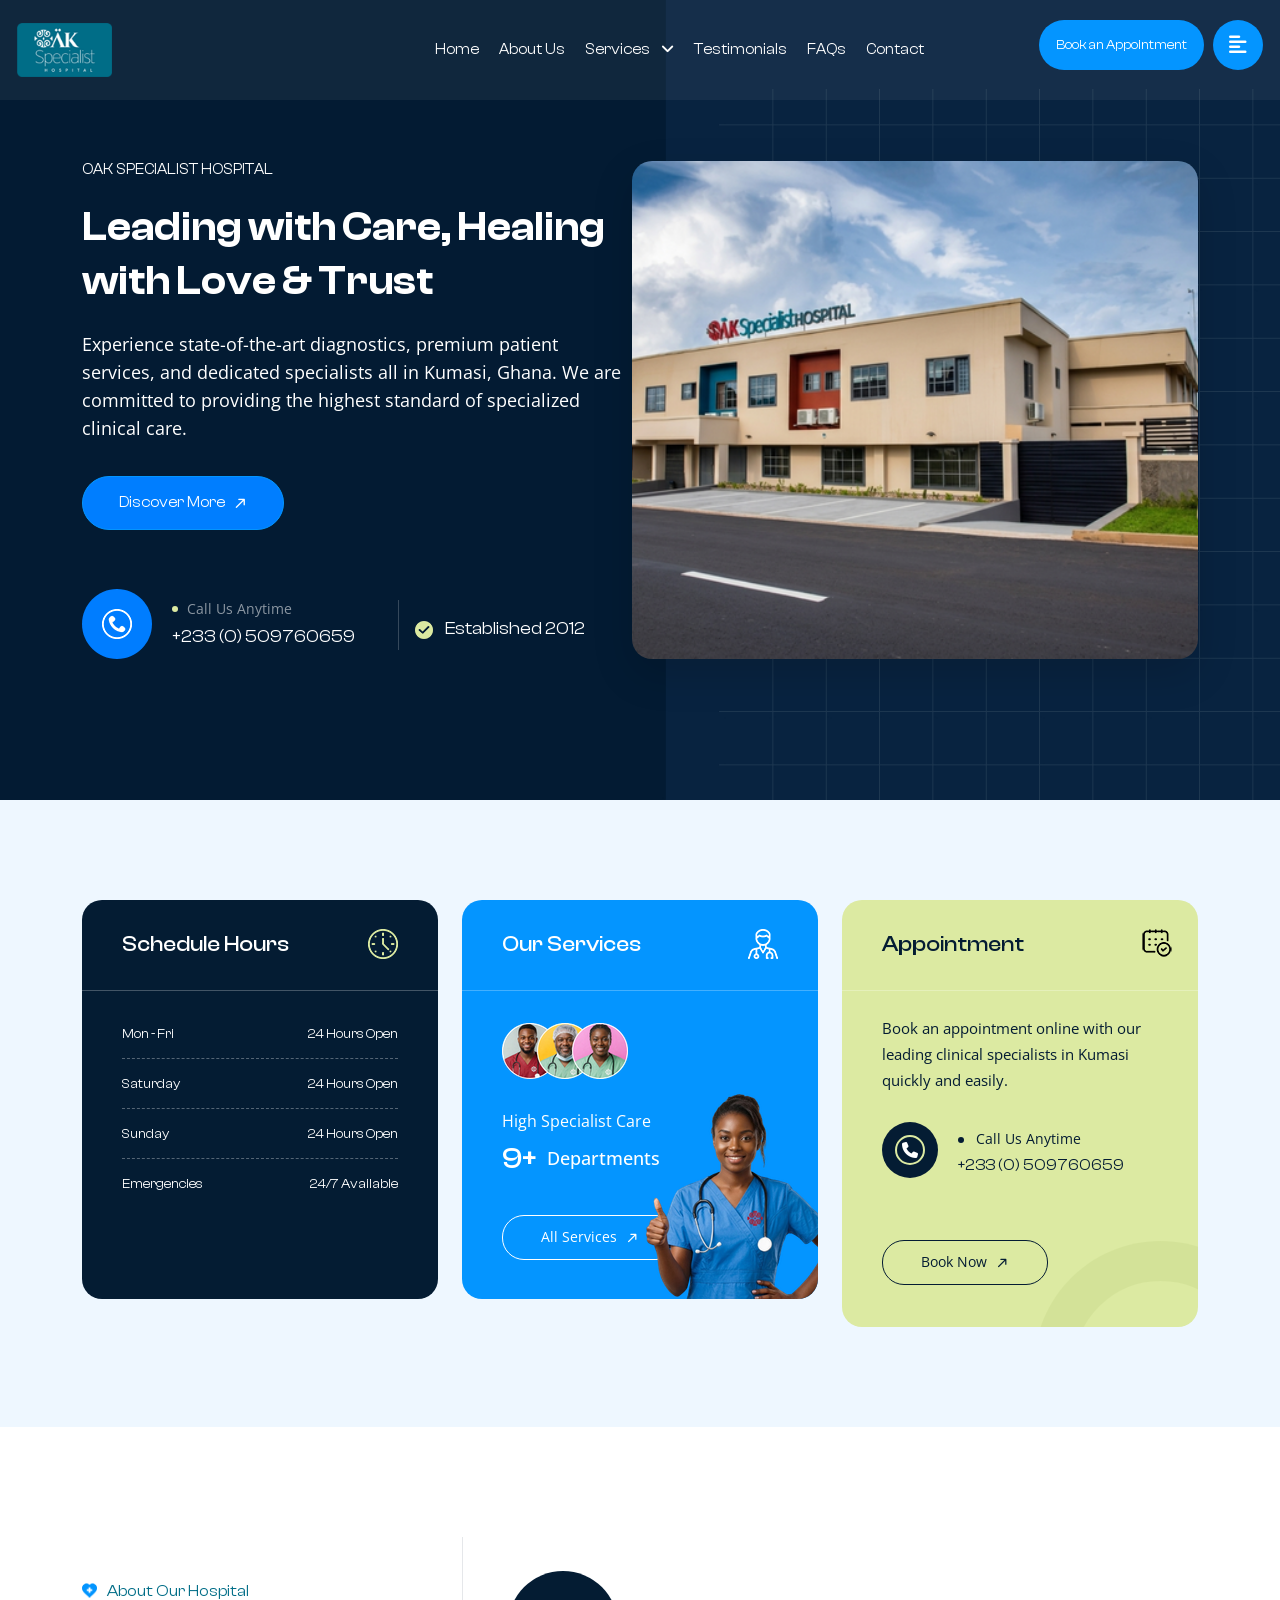
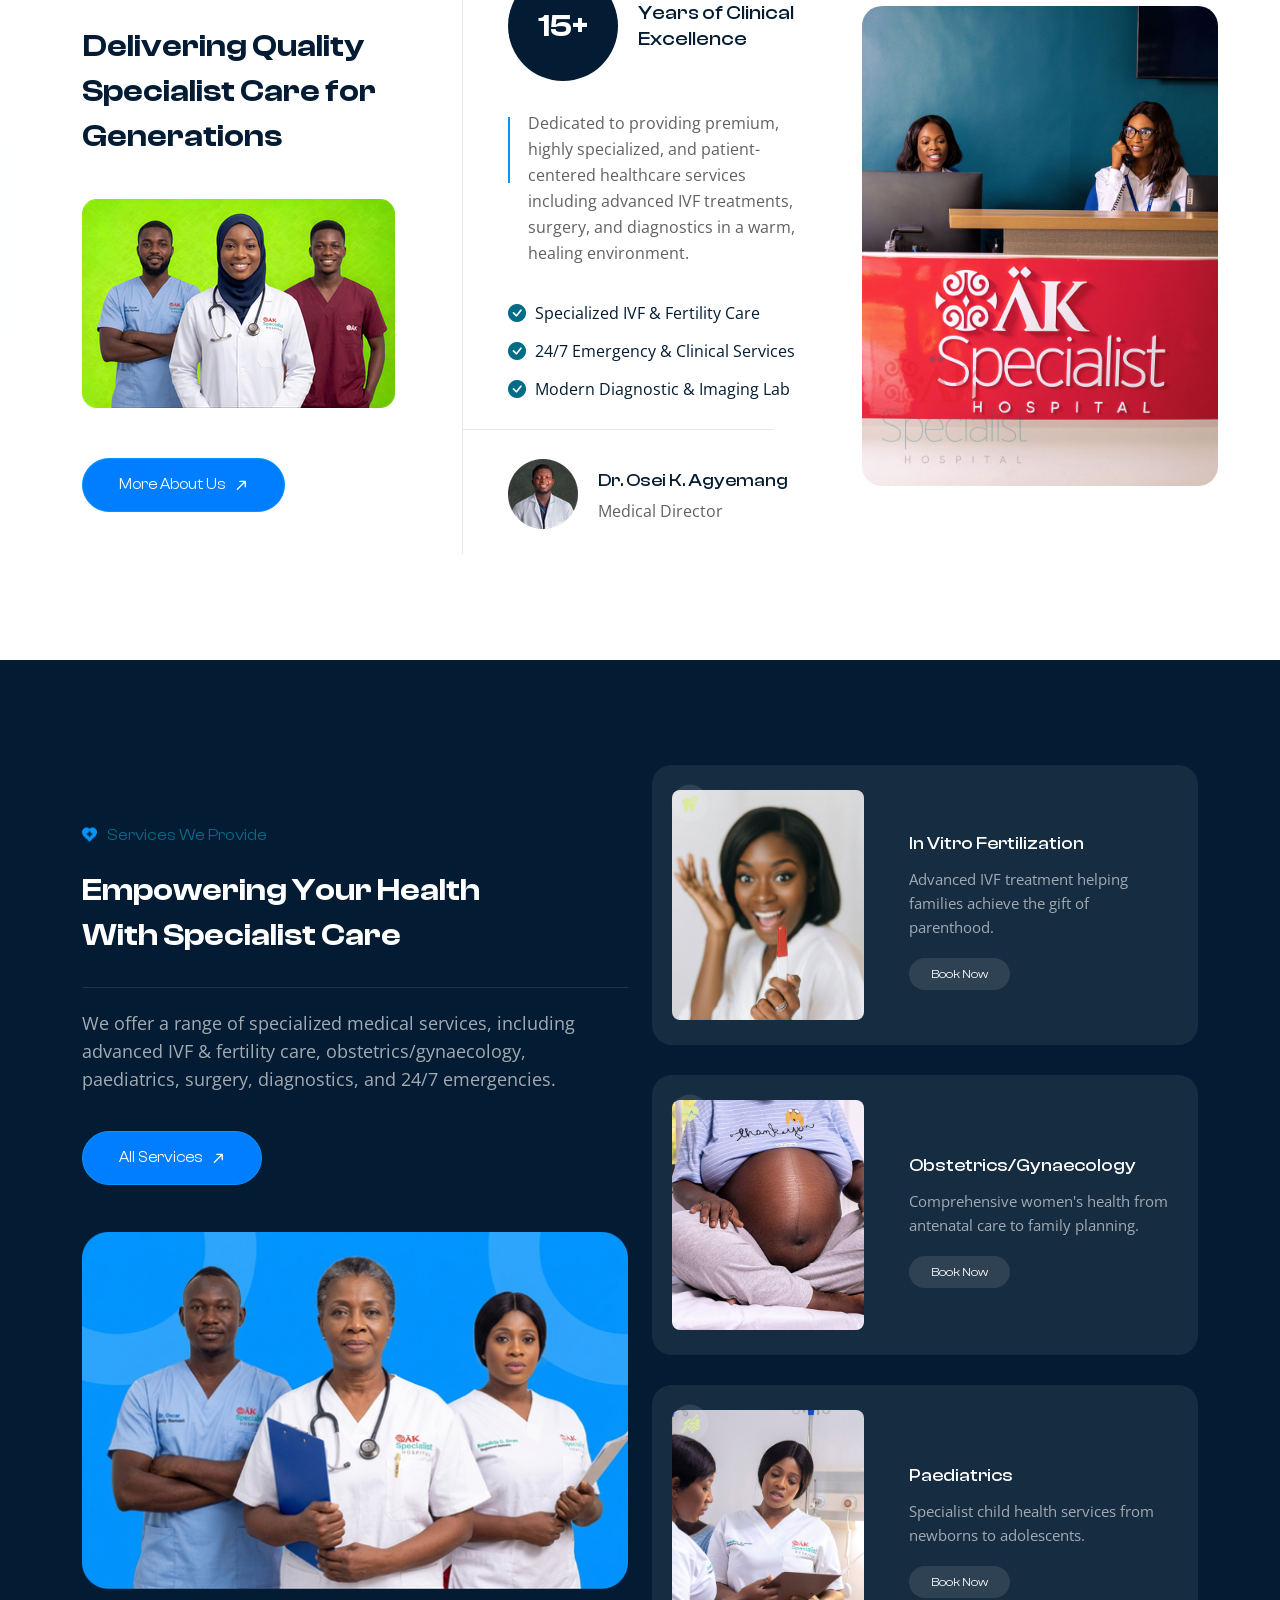
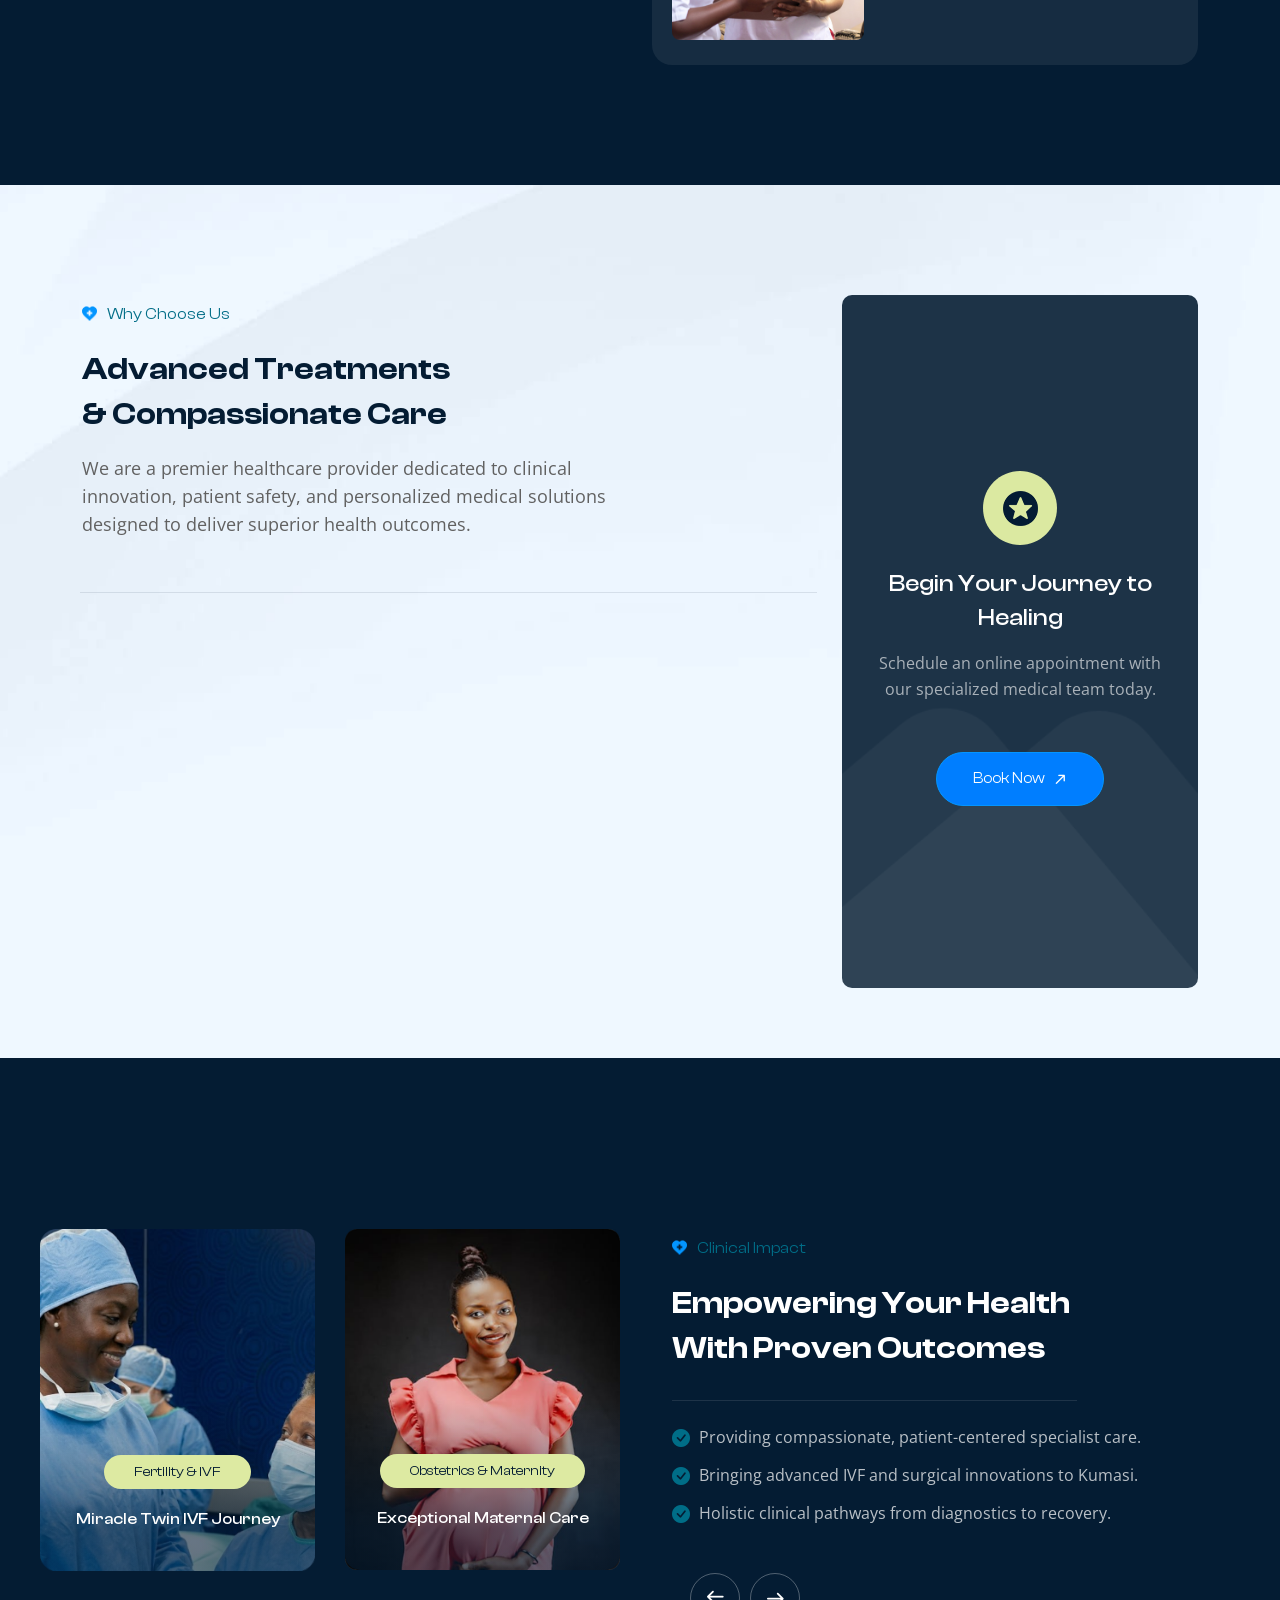
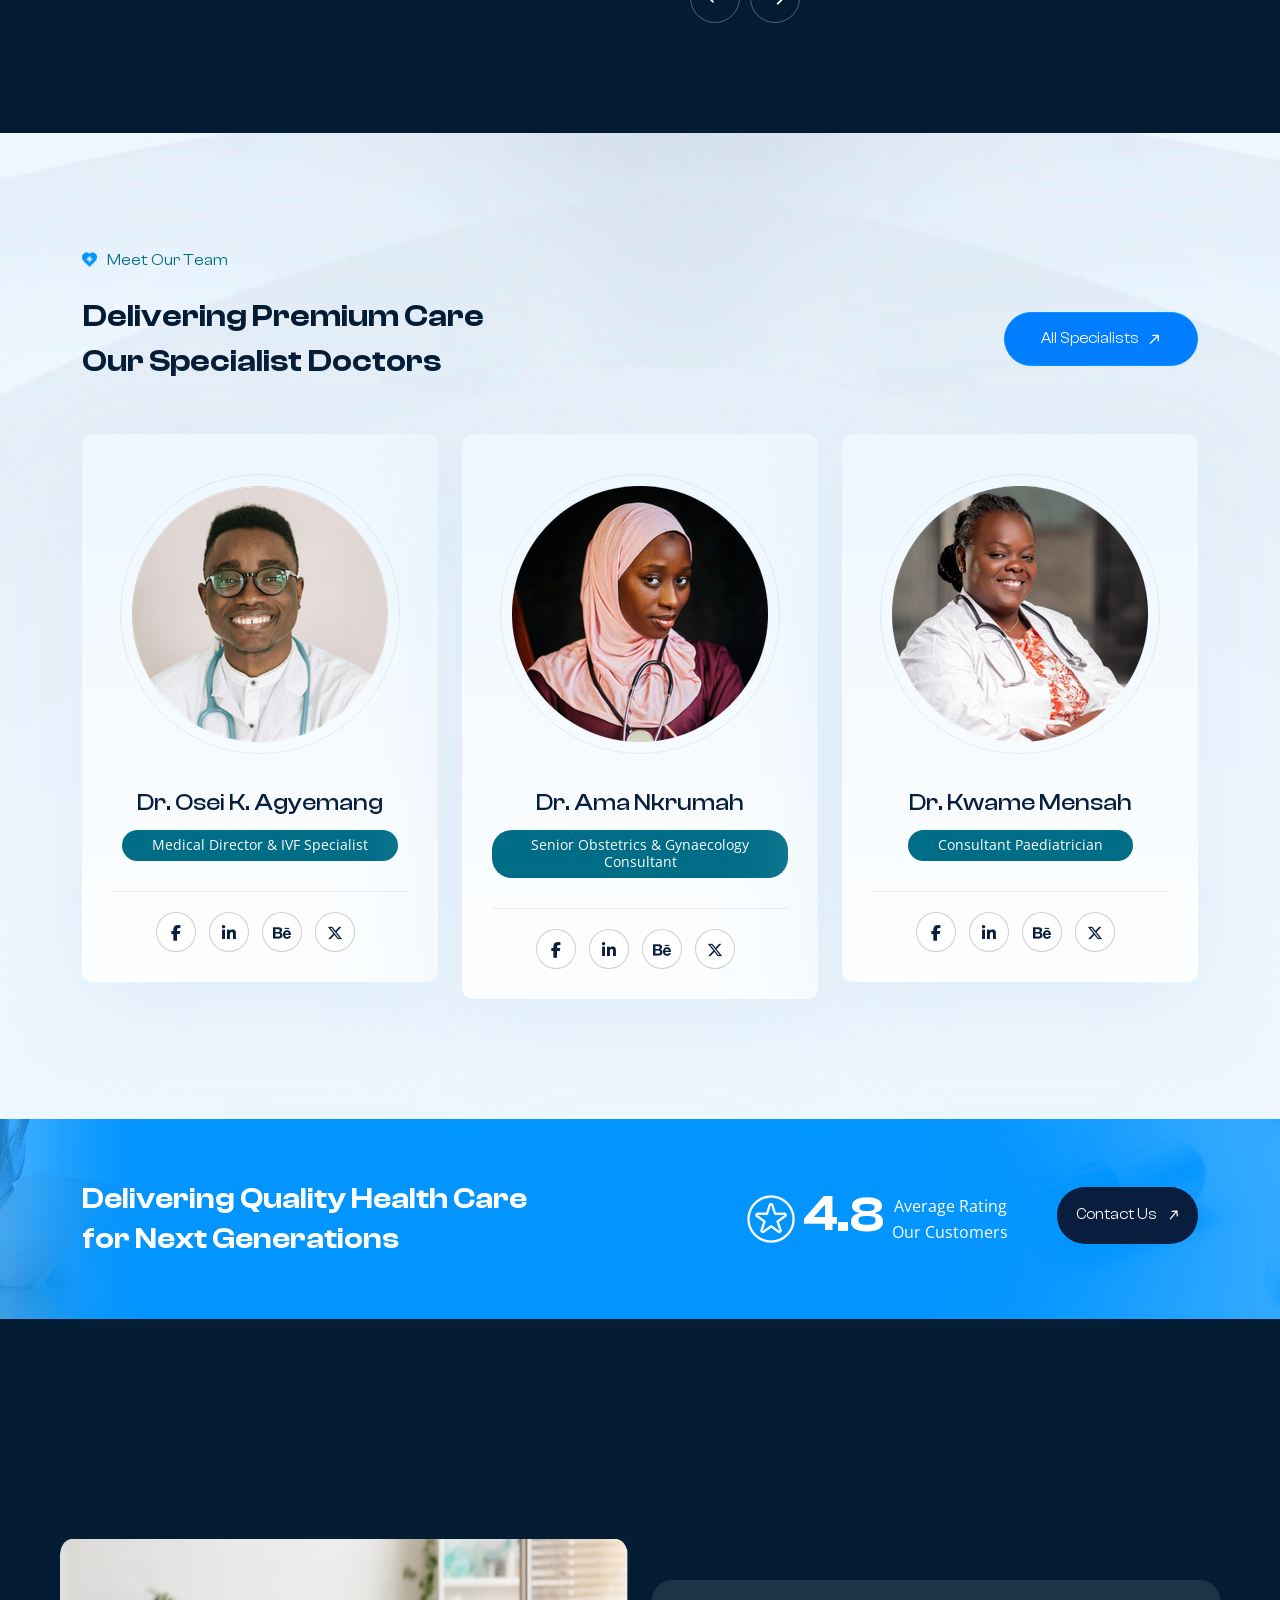
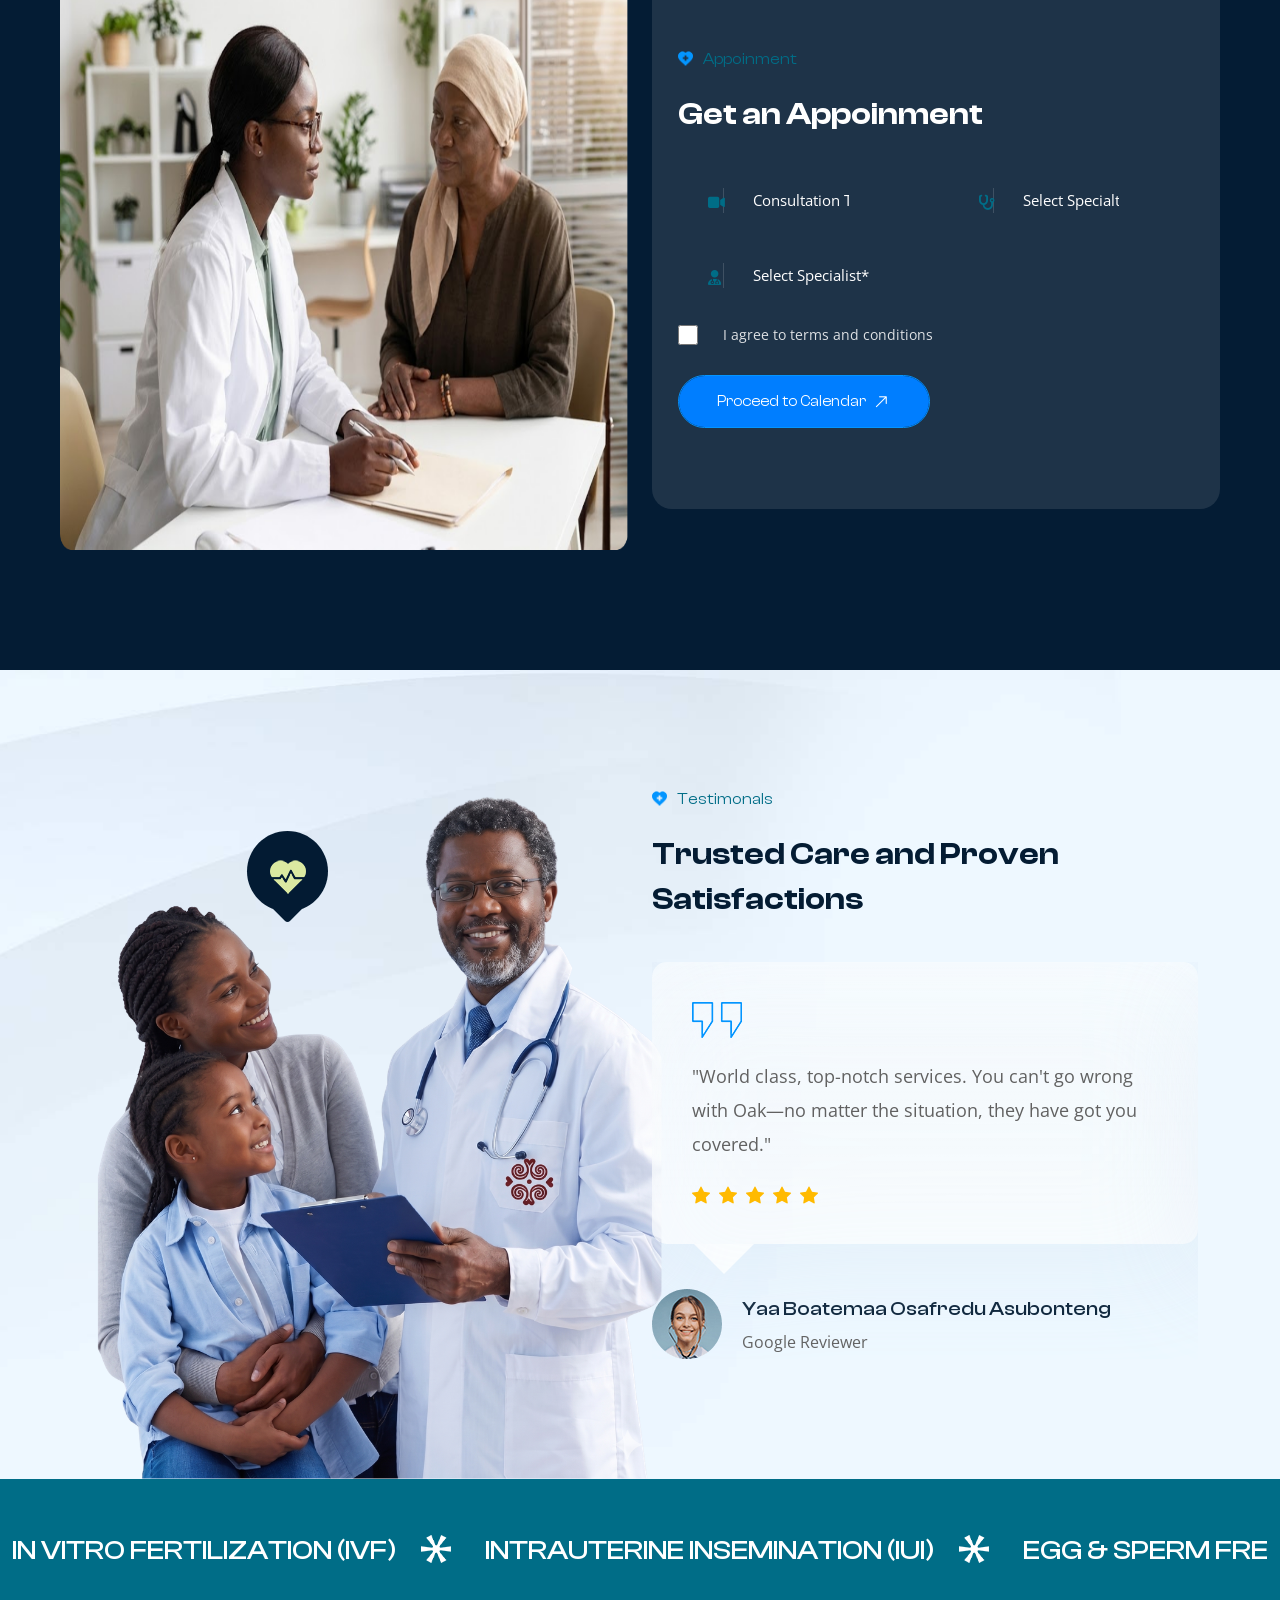
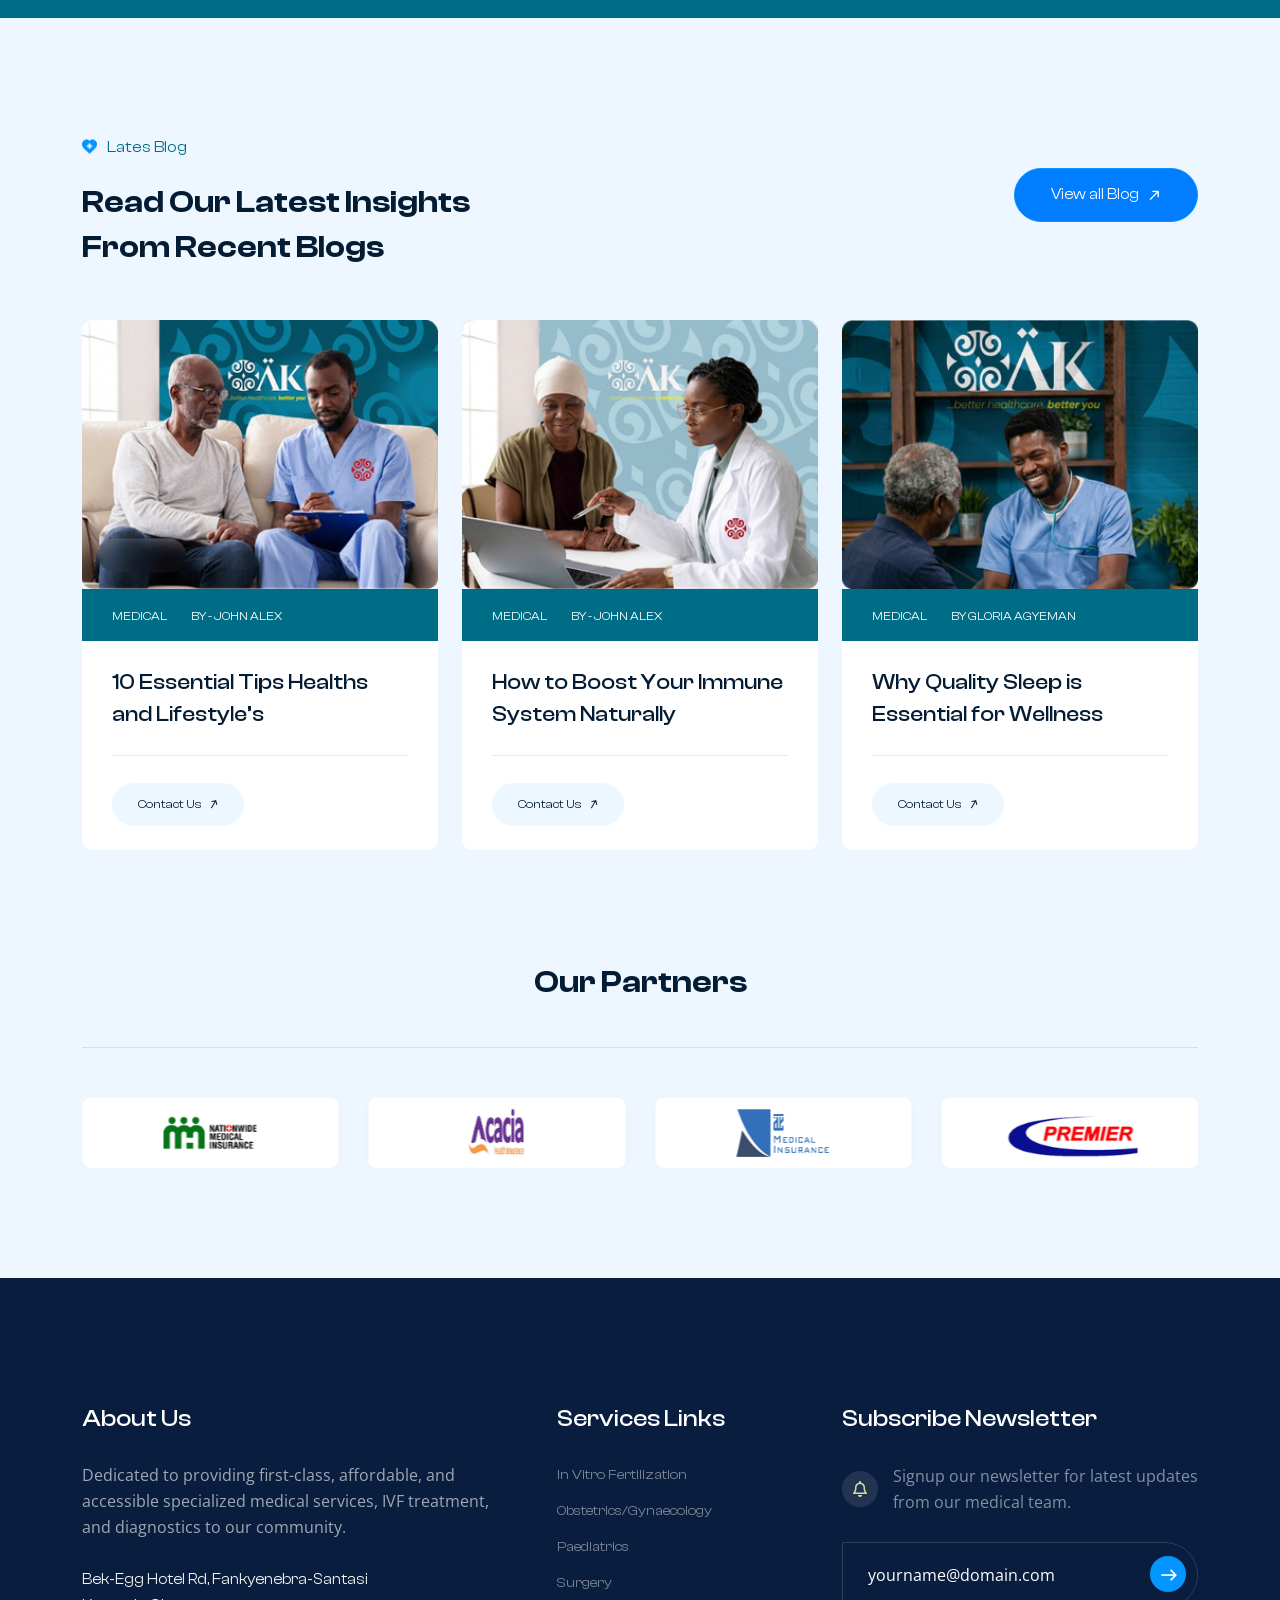
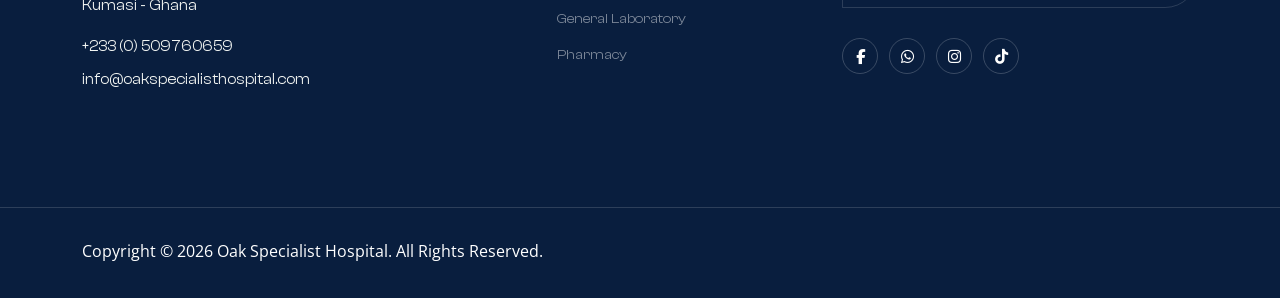
==== commit 85a0af65: "feat: implement dynamic specialty filtering and update department selection UI for appointment booki" ====
--- a/index.html
+++ b/index.html
@@ -835,16 +835,20 @@
                 <div class="col-lg-6 col-md-6">
                   <div class="form-box">
                     <select id="index-treatment" name="department" title="Select Department" required="" style="width: 100%; border: none; outline: none; background: transparent; padding-left: 75px; font-size: 15px; color: #ffffff; height: 55px; appearance: none; -webkit-appearance: none;">
-                      <option value="" disabled selected style="color: #616161; background: #1e3348;">Select Department*</option>
+                      <option value="" disabled selected style="color: #616161; background: #1e3348;">Select Specialty*</option>
                       <option value="general-medicine" style="color: #ffffff; background: #1e3348;">General/Family Medicine</option>
                       <option value="obstetrics-gynaecology" style="color: #ffffff; background: #1e3348;">Obstetrics/Gynaecology</option>
-                      <option value="ivf" style="color: #ffffff; background: #1e3348;">In Vitro Fertilization</option>
+                      <option value="ivf" style="color: #ffffff; background: #1e3348;">Fertility & IVF</option>
                       <option value="paediatrics" style="color: #ffffff; background: #1e3348;">Paediatrics</option>
+                      <option value="gynae-oncology" style="color: #ffffff; background: #1e3348;">Gynae-oncology</option>
+                      <option value="pediatric-surgery" style="color: #ffffff; background: #1e3348;">Pediatric Surgery</option>
+                      <option value="general-surgery" style="color: #ffffff; background: #1e3348;">General Surgery</option>
+                      <option value="anaesthetic" style="color: #ffffff; background: #1e3348;">Anaesthetics</option>
                       <option value="internal-medicine" style="color: #ffffff; background: #1e3348;">Internal Medicine</option>
-                      <option value="surgery" style="color: #ffffff; background: #1e3348;">Surgery</option>
-                      <option value="lab" style="color: #ffffff; background: #1e3348;">General Laboratory</option>
-                      <option value="pharmacy" style="color: #ffffff; background: #1e3348;">Pharmacy</option>
-                      <option value="ultrasound" style="color: #ffffff; background: #1e3348;">Ultrasound Scan Services</option>
+                      <option value="haematology" style="color: #ffffff; background: #1e3348;">Haematology</option>
+                      <option value="opthalmology" style="color: #ffffff; background: #1e3348;">Ophthalmology</option>
+                      <option value="dietician" style="color: #ffffff; background: #1e3348;">Dietician & Nutrition</option>
+                      <option value="other-services" style="color: #ffffff; background: #1e3348;">Other Services</option>
                     </select>
                     <i class="fa-solid fa-stethoscope" style="position: absolute; left: 30px; top: 18px; color: var(--secondary-color);"></i>
                   </div>
@@ -853,10 +857,6 @@
                   <div class="form-box">
                     <select id="index-doctor" name="specialist" title="Select Doctor" required="" style="width: 100%; border: none; outline: none; background: transparent; padding-left: 75px; font-size: 15px; color: #ffffff; height: 55px; appearance: none; -webkit-appearance: none;">
                       <option value="" disabled selected style="color: #616161; background: #1e3348;">Select Specialist*</option>
-                      <option value="dr-osei-agyemang" style="color: #ffffff; background: #1e3348;">Dr. Osei K. Agyemang (IVF Specialist)</option>
-                      <option value="dr-ama-nkrumah" style="color: #ffffff; background: #1e3348;">Dr. Ama Nkrumah (Obstetrics & Gynaecology)</option>
-                      <option value="dr-emmanuel-ofori" style="color: #ffffff; background: #1e3348;">Dr. Emmanuel Ofori (Paediatrics)</option>
-                      <option value="dr-abigail-boateng" style="color: #ffffff; background: #1e3348;">Dr. Abigail Boateng (Embryology)</option>
                       <option value="any" style="color: #ffffff; background: #1e3348;">Any Specialist Available</option>
                     </select>
                     <i class="fa-solid fa-user-doctor" style="position: absolute; left: 30px; top: 18px; color: var(--secondary-color);"></i>
@@ -876,6 +876,10 @@
               </div>
             </form>
             <script type="text/javascript">
+              document.addEventListener('DOMContentLoaded', () => {
+                window.bindDynamicDoctorFiltering('index-treatment', 'index-doctor');
+              });
+
               function handleIndexBookingSubmit(event) {
                 event.preventDefault();
                 var type = document.getElementById('index-type').value;
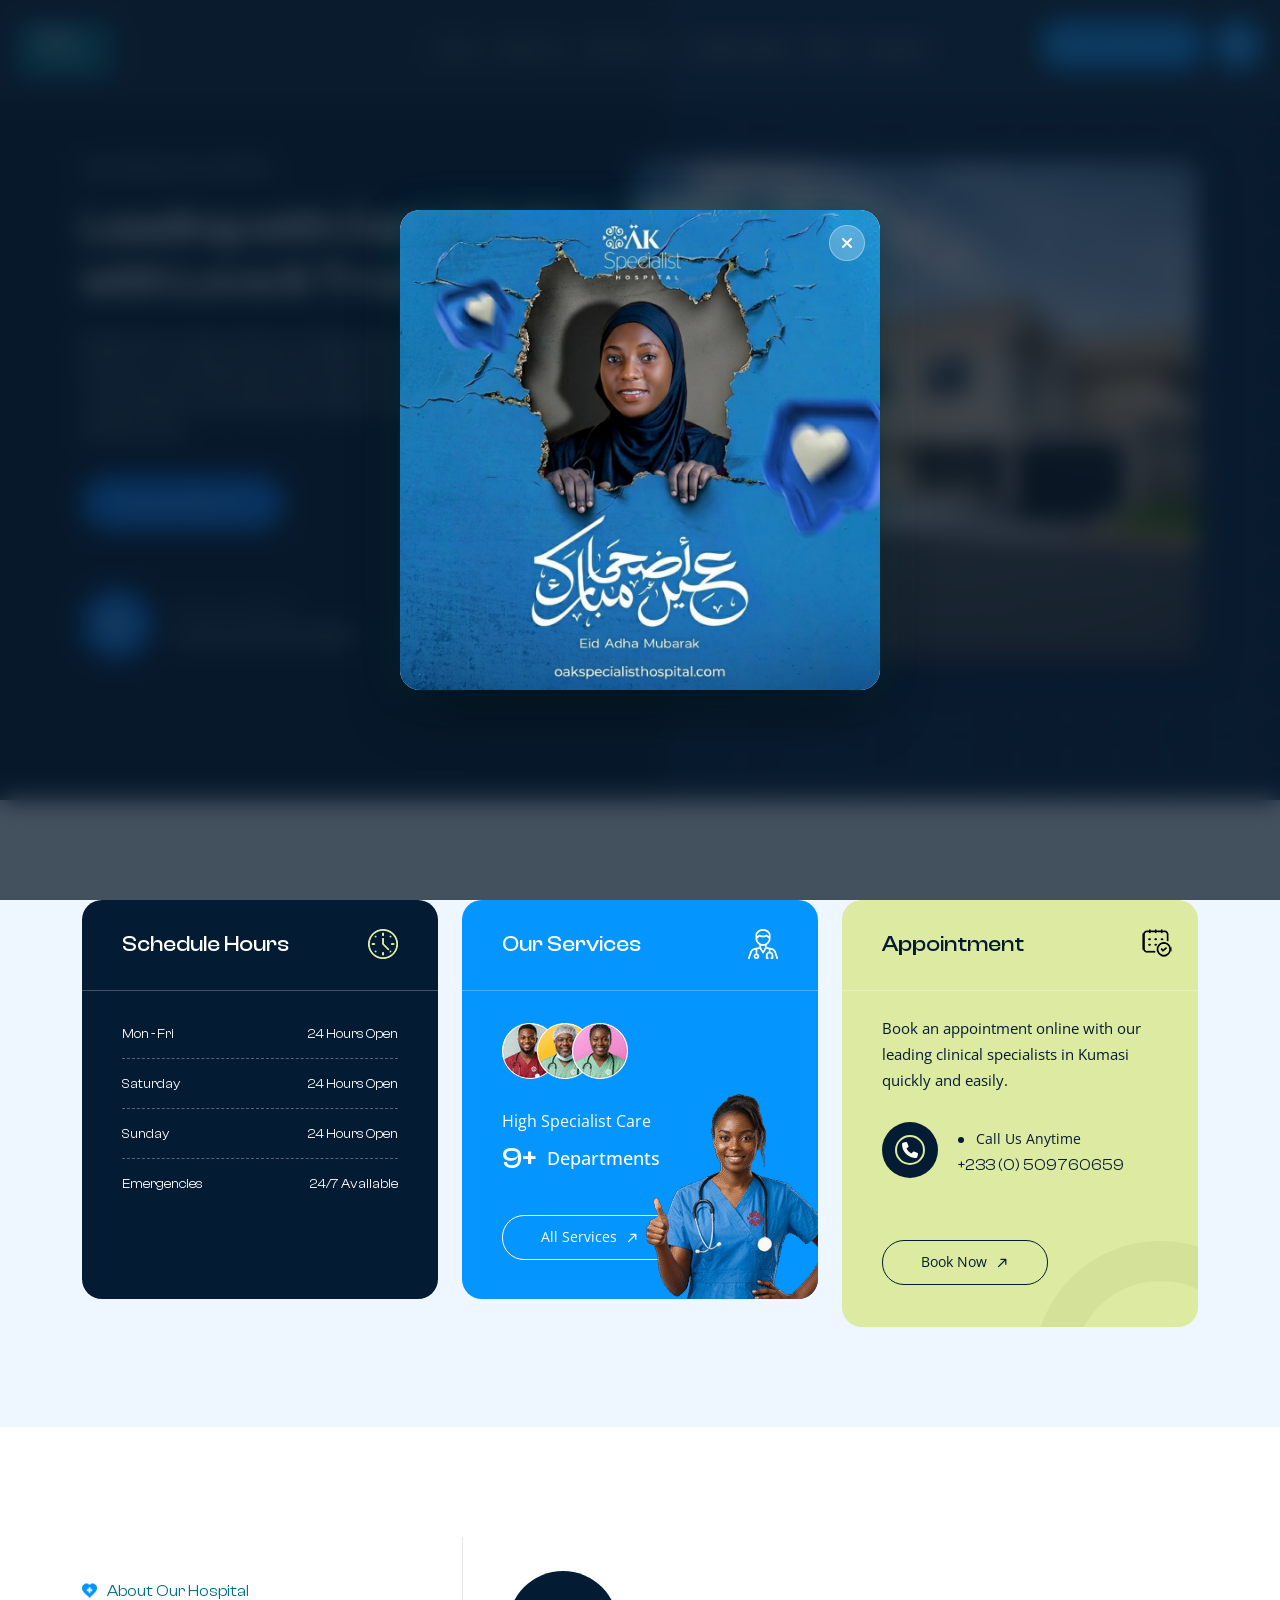
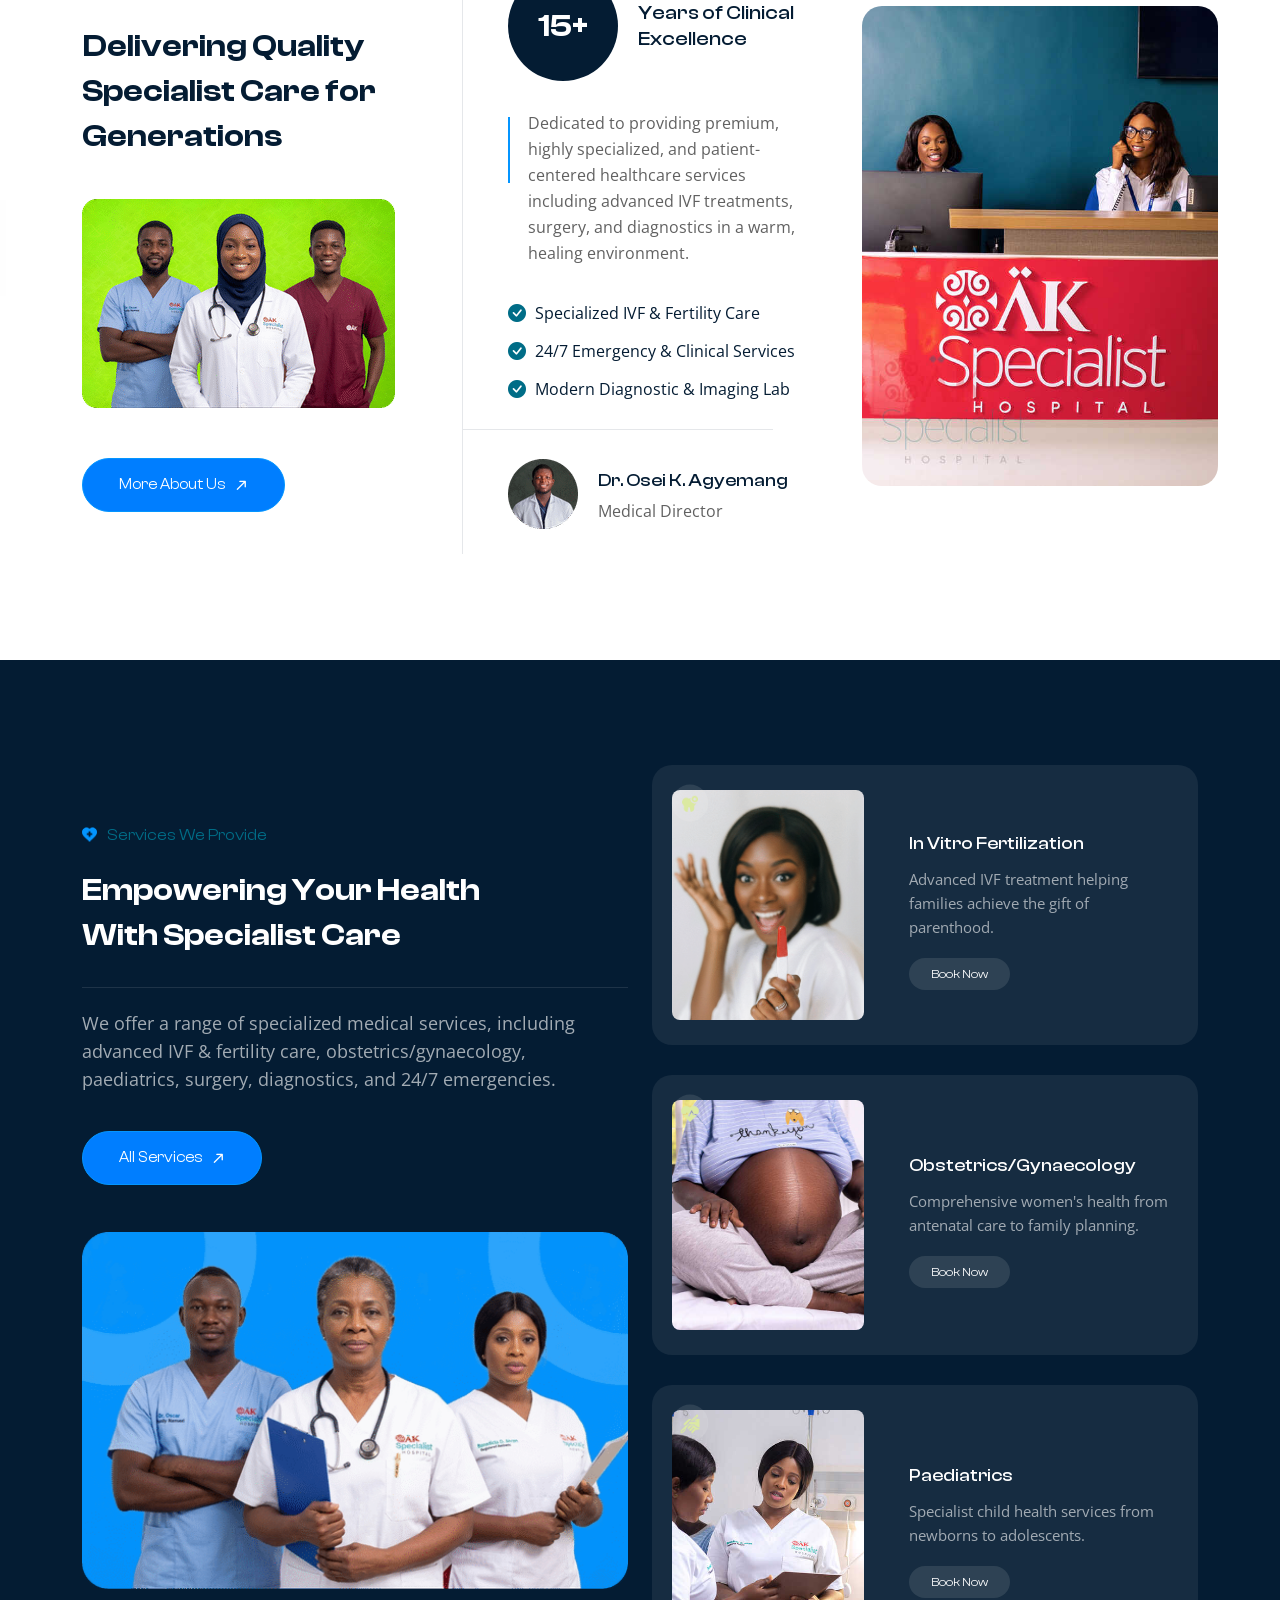
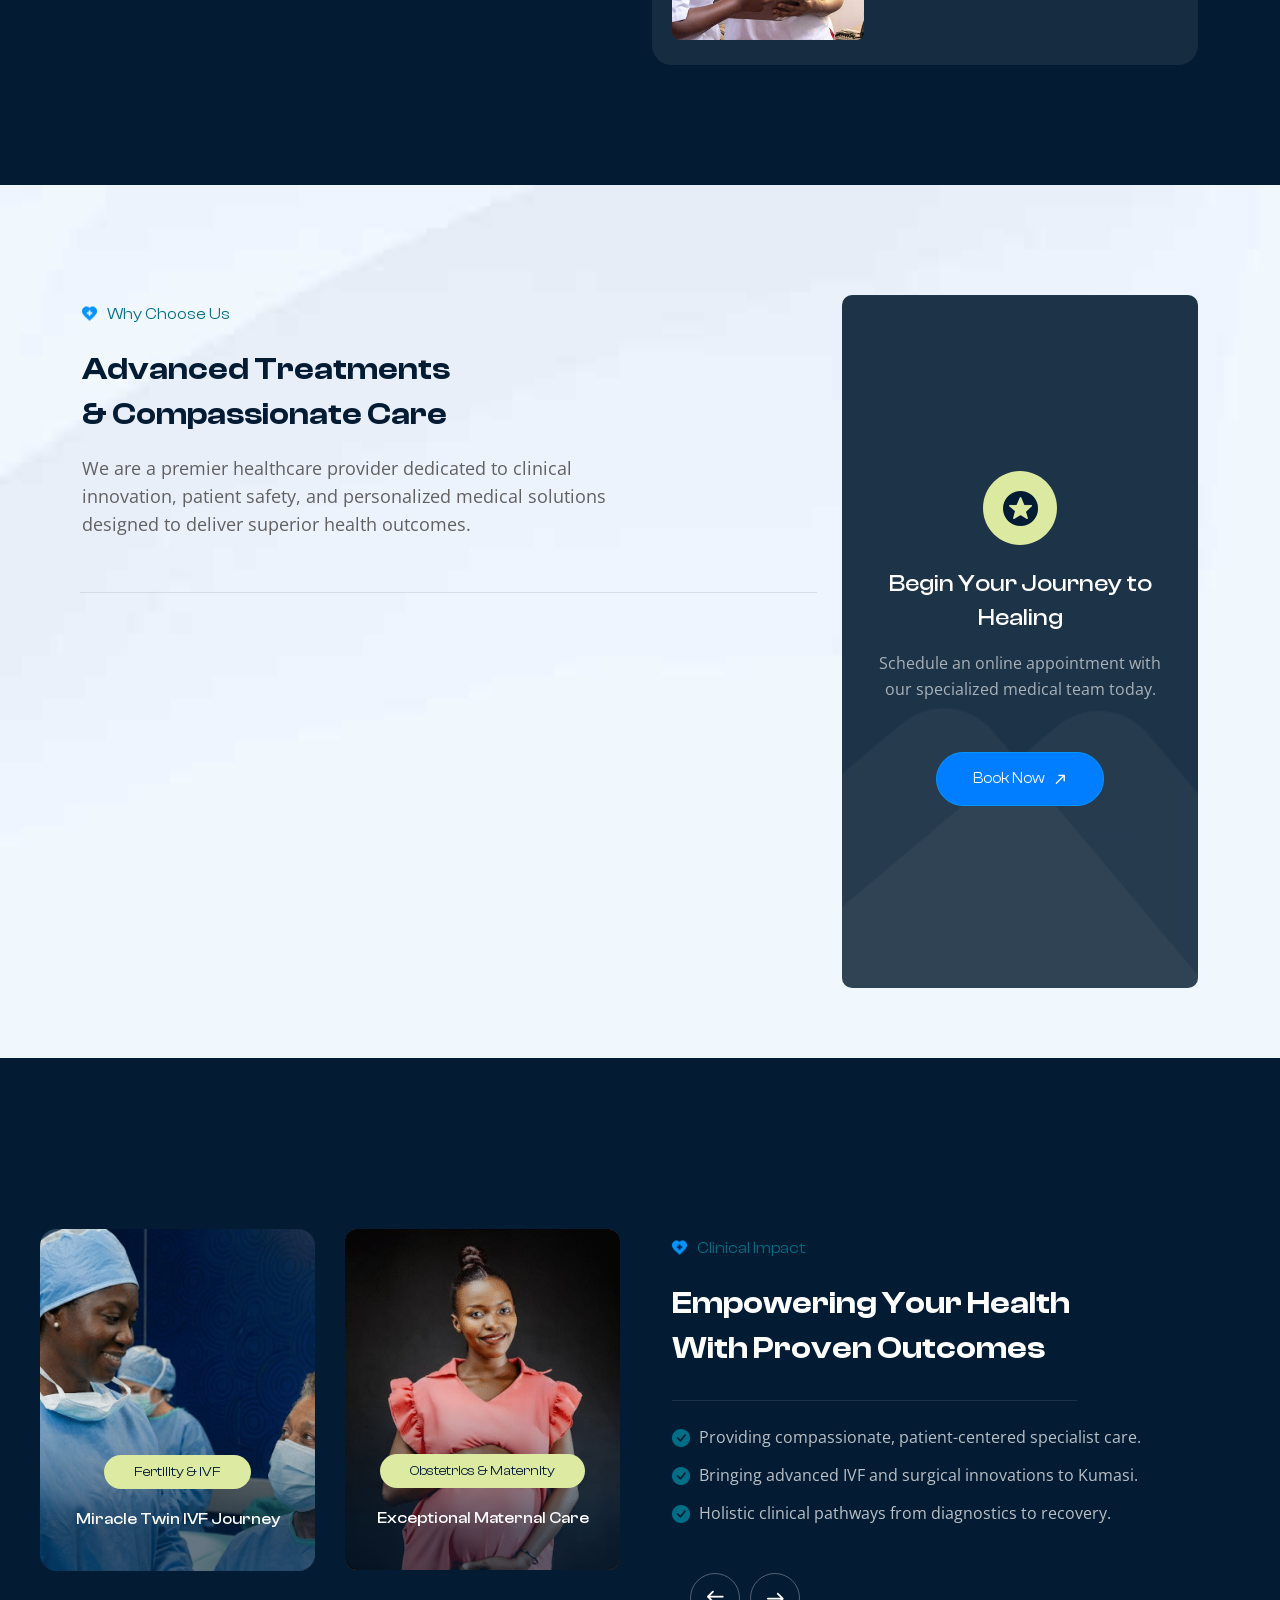
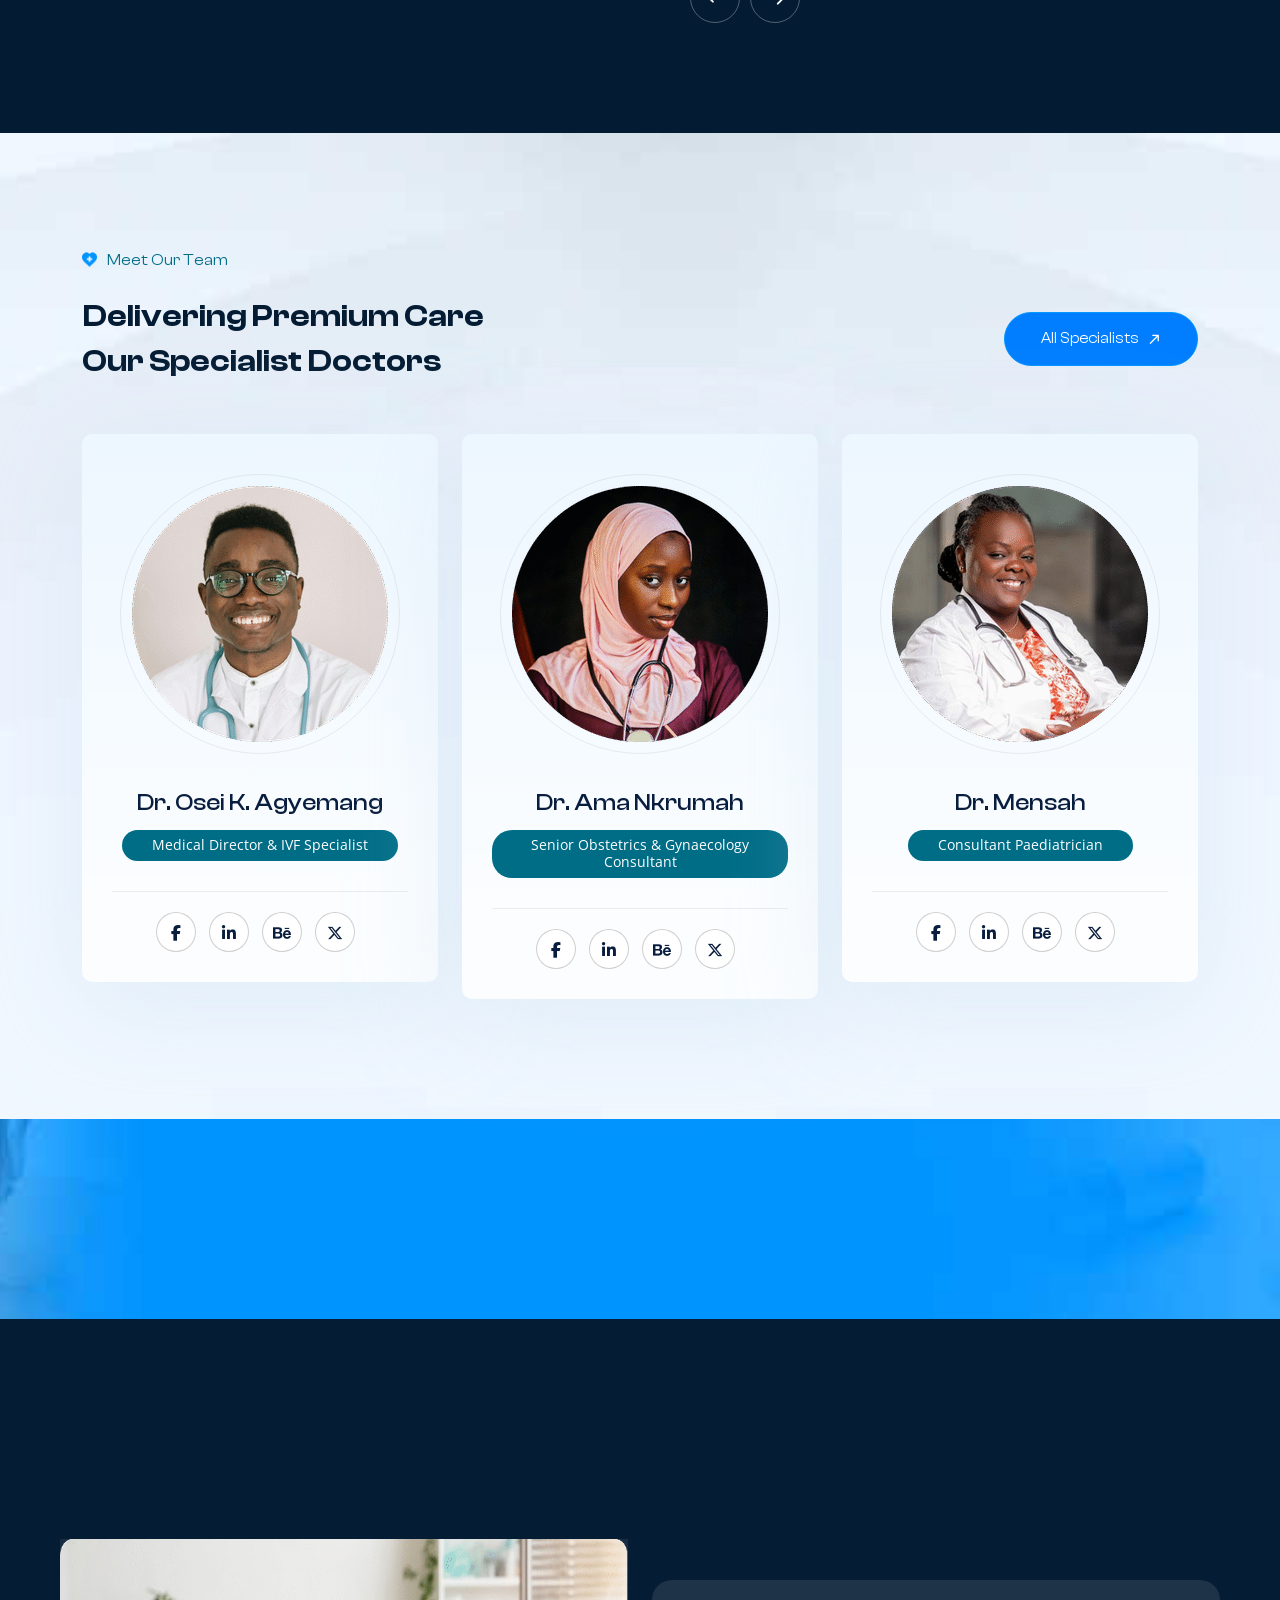
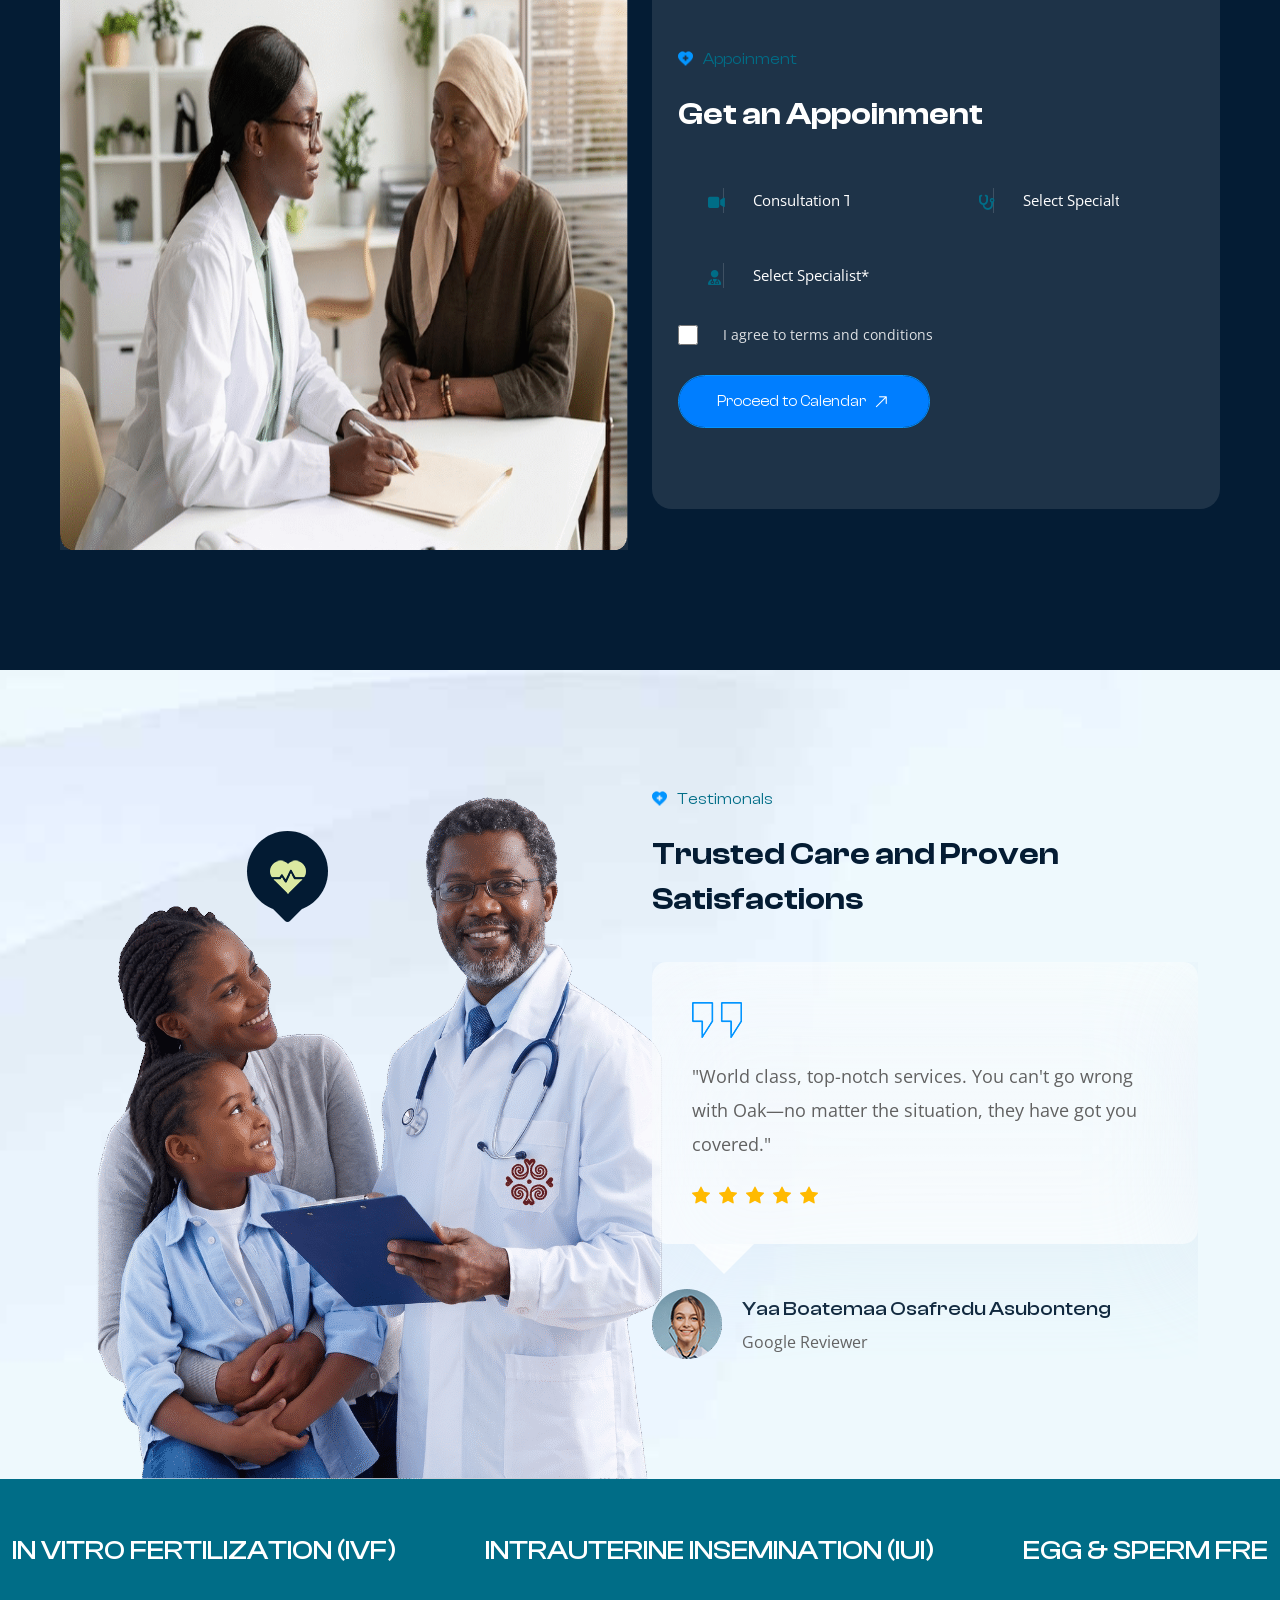
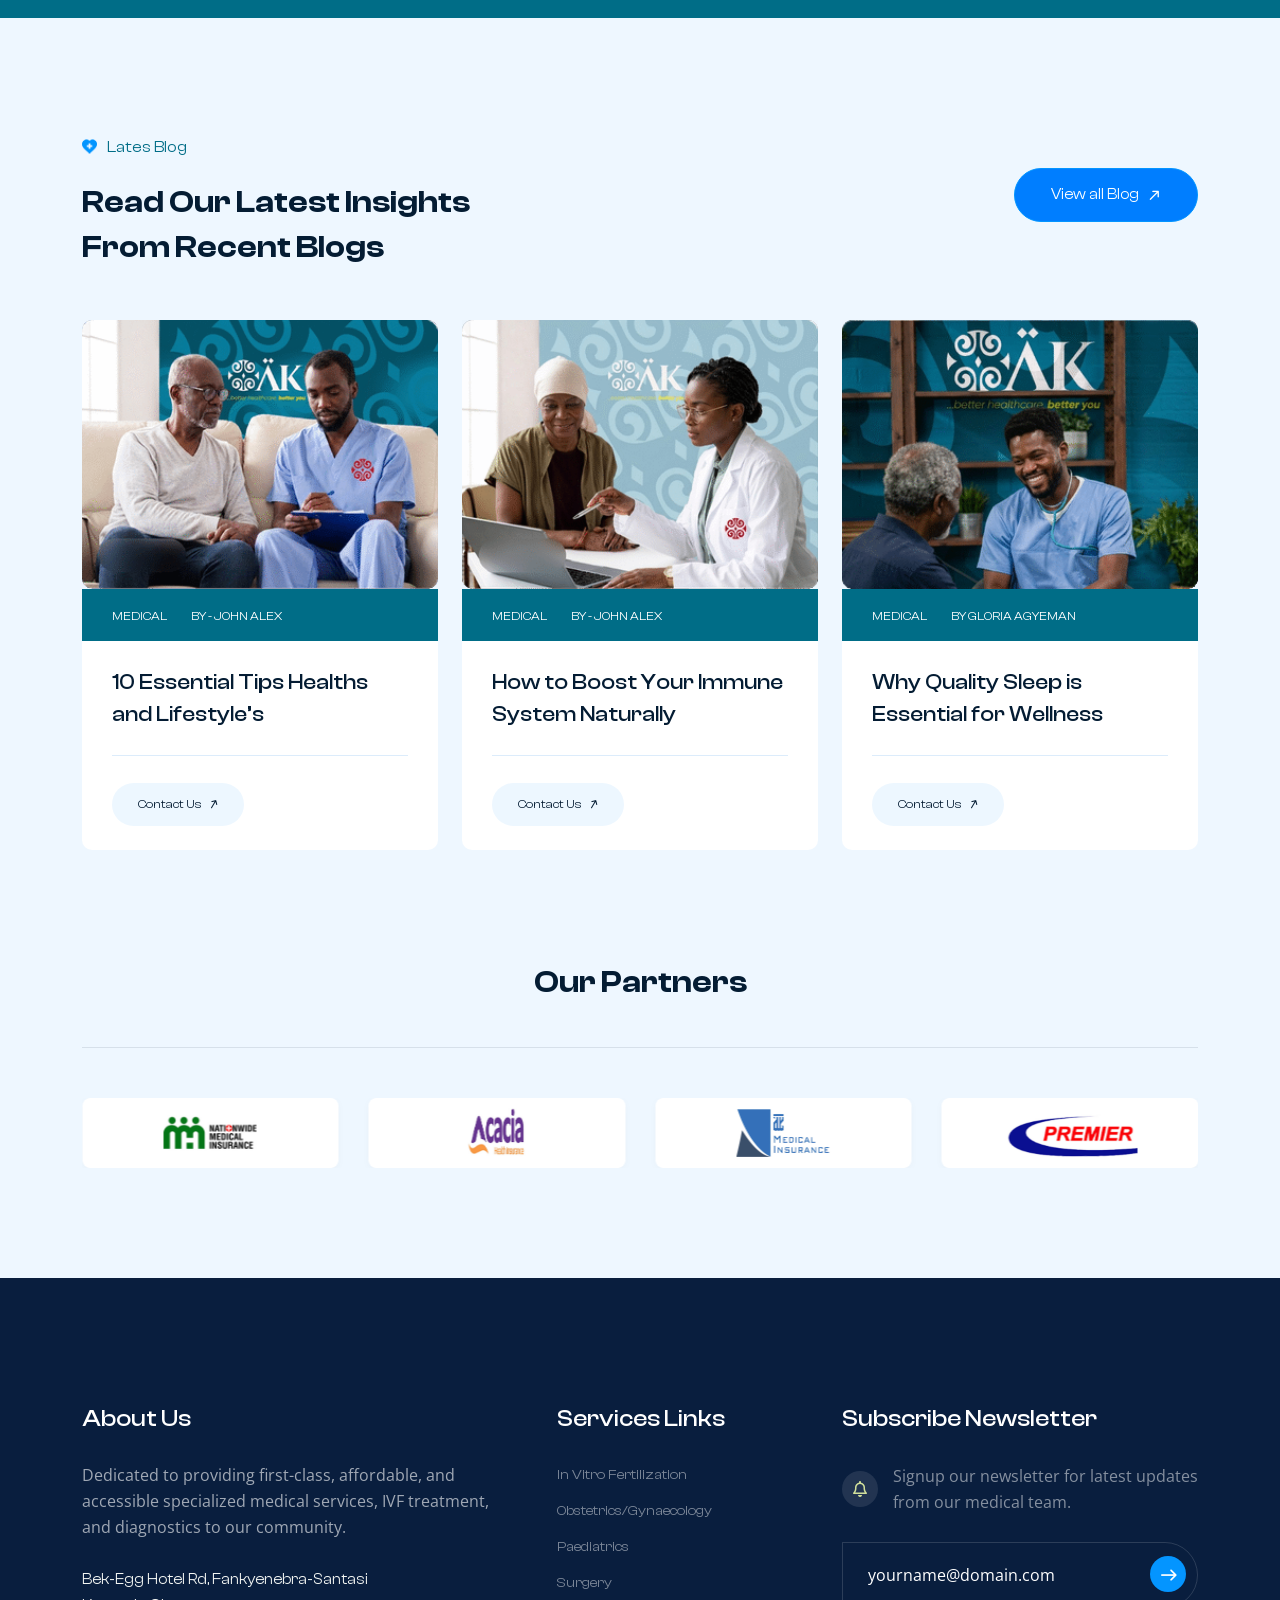
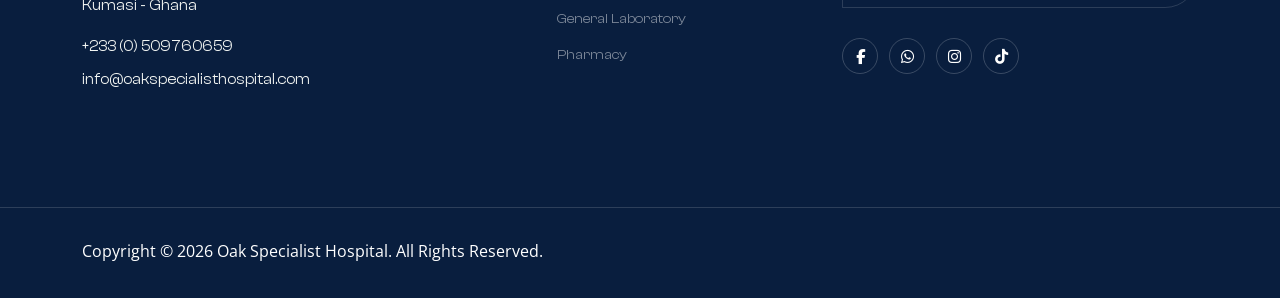
==== commit 12427c30: "feat: add comprehensive asset library and initial styles to project structure" ====
--- a/index.html
+++ b/index.html
@@ -734,7 +734,7 @@
               <img src="assets/images/main-home/team03.png" alt="" />
             </div>
             <div class="team-content text-center">
-              <h2>Dr. Kwame Mensah</h2>
+              <h2>Dr.  Mensah</h2>
               <h5>Consultant Paediatrician</h5>
               <div class="social-icon">
                 <ul>
@@ -1804,6 +1804,21 @@
 
 
 
+  <!-- ============================================================== -->
+  <!-- Oak Specialist Hospital — Premium wishes.png Flyer Modal Popup -->
+  <!-- ============================================================== -->
+  <div id="flyer-modal" class="flyer-modal-overlay">
+    <div class="flyer-modal-content">
+      <button id="flyer-modal-close" class="flyer-modal-close-btn" aria-label="Close wishes flyer">
+        <i class="fa-solid fa-xmark"></i>
+      </button>
+      <div class="flyer-img-container">
+        <img src="assets/images/wishes.png" alt="Wishes and Blessings Flyer" class="flyer-img" />
+        <div class="flyer-timer-progress"></div>
+      </div>
+    </div>
+  </div>
+
   <script src="assets/js/aos.js"></script>
 
   <script src="assets/js/vendor/jquery-3.6.2.min.js"></script>
--- a/assets/css/style.css
+++ b/assets/css/style.css
@@ -7469,9 +7469,120 @@
   color: #fff !important;
   background-color: transparent !important;
   border: 1px solid rgba(255, 255, 255, 0.35) !important;
-
-
-
-
-
-
+}
+
+/* ==============================================================
+   Oak Specialist Hospital — Premium Wishes Flyer Modal Popup
+   ============================================================== */
+.flyer-modal-overlay {
+  position: fixed;
+  top: 0;
+  left: 0;
+  width: 100%;
+  height: 100%;
+  background: rgba(10, 25, 41, 0.75); /* Deep rich overlay to match dark hospital branding */
+  backdrop-filter: blur(12px); /* Premium iOS-like glassmorphic blur */
+  -webkit-backdrop-filter: blur(12px);
+  z-index: 99999; /* Highest priority, above everything including sticky header and page cursor */
+  display: flex;
+  justify-content: center;
+  align-items: center;
+  opacity: 0;
+  pointer-events: none;
+  transition: opacity 0.5s cubic-bezier(0.25, 1, 0.5, 1);
+}
+
+.flyer-modal-overlay.show {
+  opacity: 1;
+  pointer-events: auto;
+}
+
+.flyer-modal-content {
+  position: relative;
+  max-width: 480px;
+  width: 85%;
+  background: #ffffff;
+  border-radius: 20px;
+  overflow: hidden;
+  box-shadow: 0 25px 60px -15px rgba(0, 0, 0, 0.6), 
+              0 0 40px rgba(0, 128, 128, 0.2); /* Subtle glow with themed teal */
+  transform: scale(0.85) translateY(20px);
+  transition: transform 0.6s cubic-bezier(0.34, 1.56, 0.64, 1);
+}
+
+.flyer-modal-overlay.show .flyer-modal-content {
+  transform: scale(1) translateY(0);
+}
+
+.flyer-modal-close-btn {
+  position: absolute;
+  top: 15px;
+  right: 15px;
+  width: 36px;
+  height: 36px;
+  border-radius: 50%;
+  background: rgba(255, 255, 255, 0.25);
+  border: 1px solid rgba(255, 255, 255, 0.35);
+  backdrop-filter: blur(5px);
+  -webkit-backdrop-filter: blur(5px);
+  color: #ffffff;
+  font-size: 16px;
+  display: flex;
+  justify-content: center;
+  align-items: center;
+  cursor: pointer;
+  z-index: 10;
+  transition: all 0.3s cubic-bezier(0.25, 1, 0.5, 1);
+}
+
+.flyer-modal-close-btn:hover {
+  background: #ffffff;
+  color: #0b1a2d;
+  transform: rotate(90deg) scale(1.1);
+  box-shadow: 0 4px 15px rgba(0, 0, 0, 0.25);
+}
+
+.flyer-img-container {
+  position: relative;
+  width: 100%;
+  display: block;
+}
+
+.flyer-img {
+  width: 100%;
+  height: auto;
+  display: block;
+  object-fit: cover;
+}
+
+/* Elegant Countdown Progress Bar */
+.flyer-timer-progress {
+  position: absolute;
+  bottom: 0;
+  left: 0;
+  height: 5px;
+  width: 100%;
+  background: linear-gradient(90deg, #008080, #00c4c4); /* Beautiful teal to light-teal gradient */
+  transform-origin: left;
+  transform: scaleX(0);
+}
+
+.flyer-modal-overlay.show .flyer-timer-progress {
+  animation: flyerCountdown 5s linear forwards;
+}
+
+@keyframes flyerCountdown {
+  from {
+    transform: scaleX(1);
+  }
+  to {
+    transform: scaleX(0);
+  }
+}
+
+
+
+
+
+
+
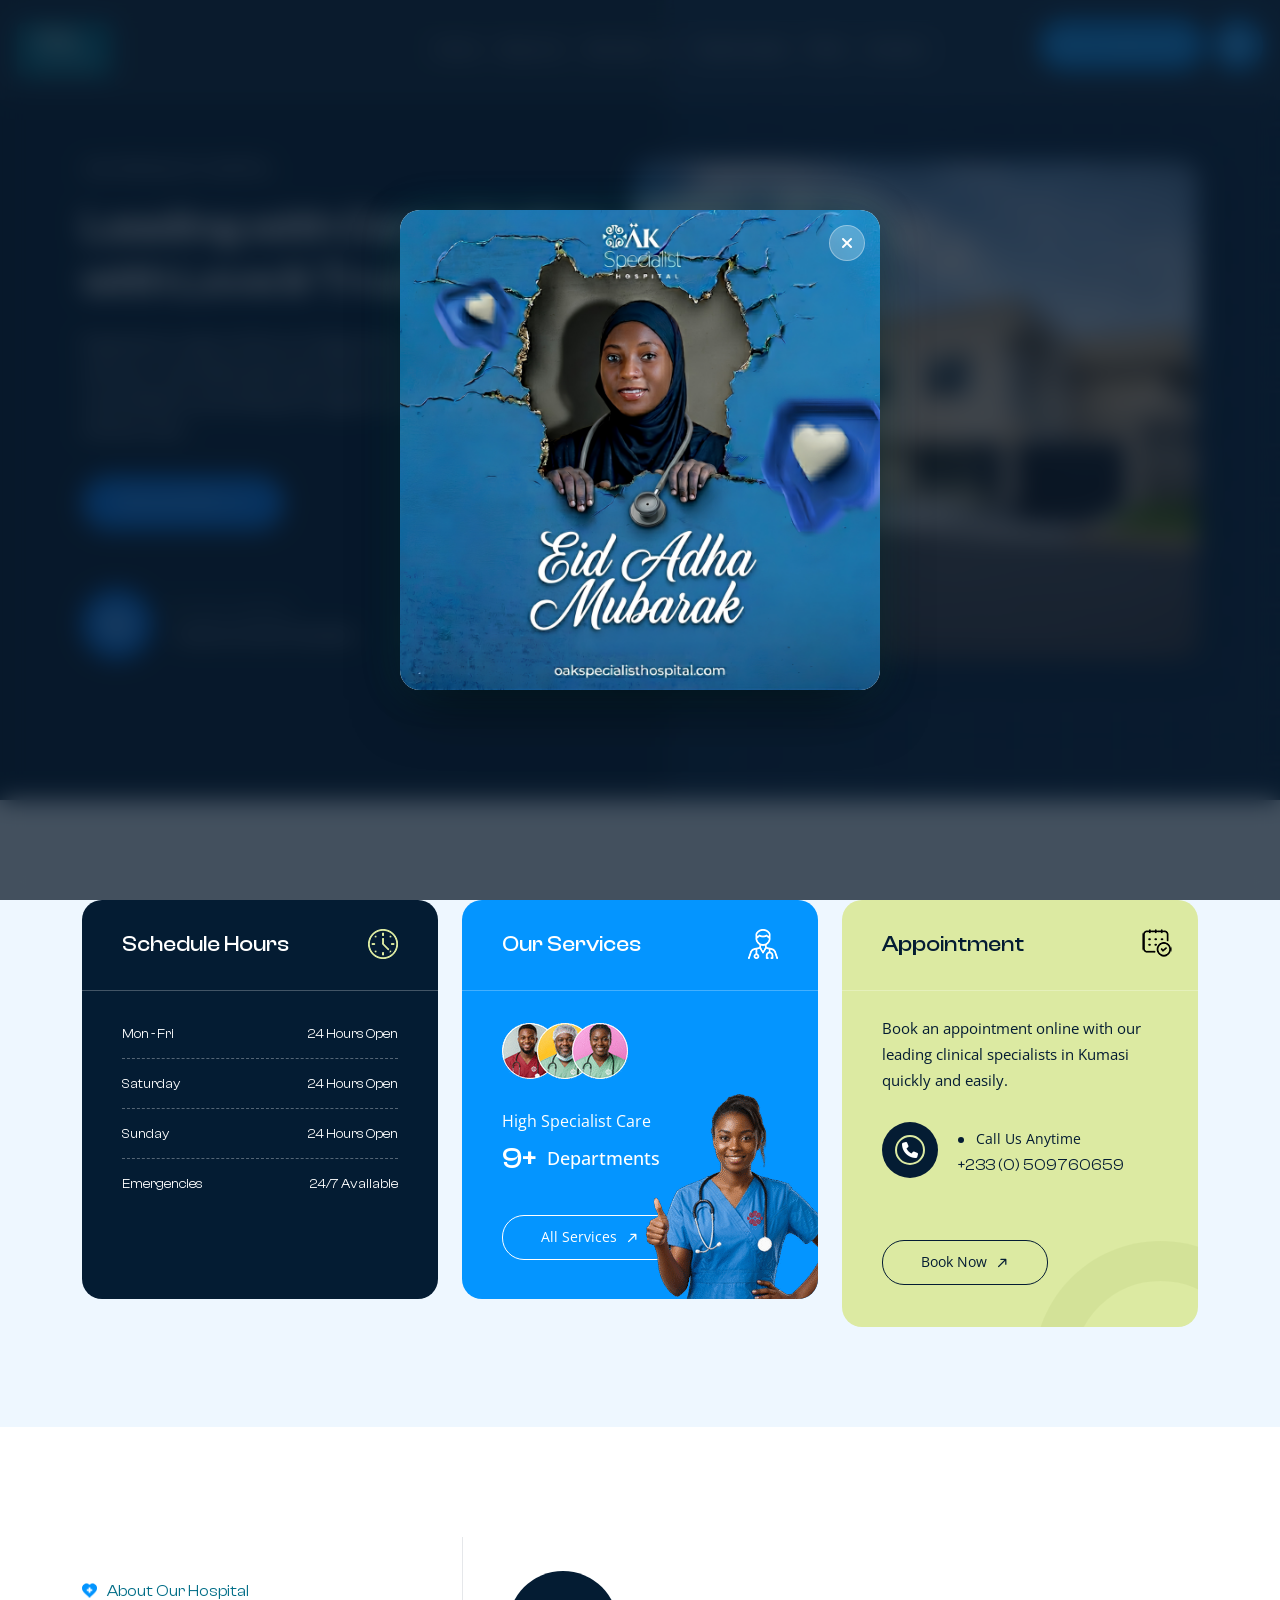
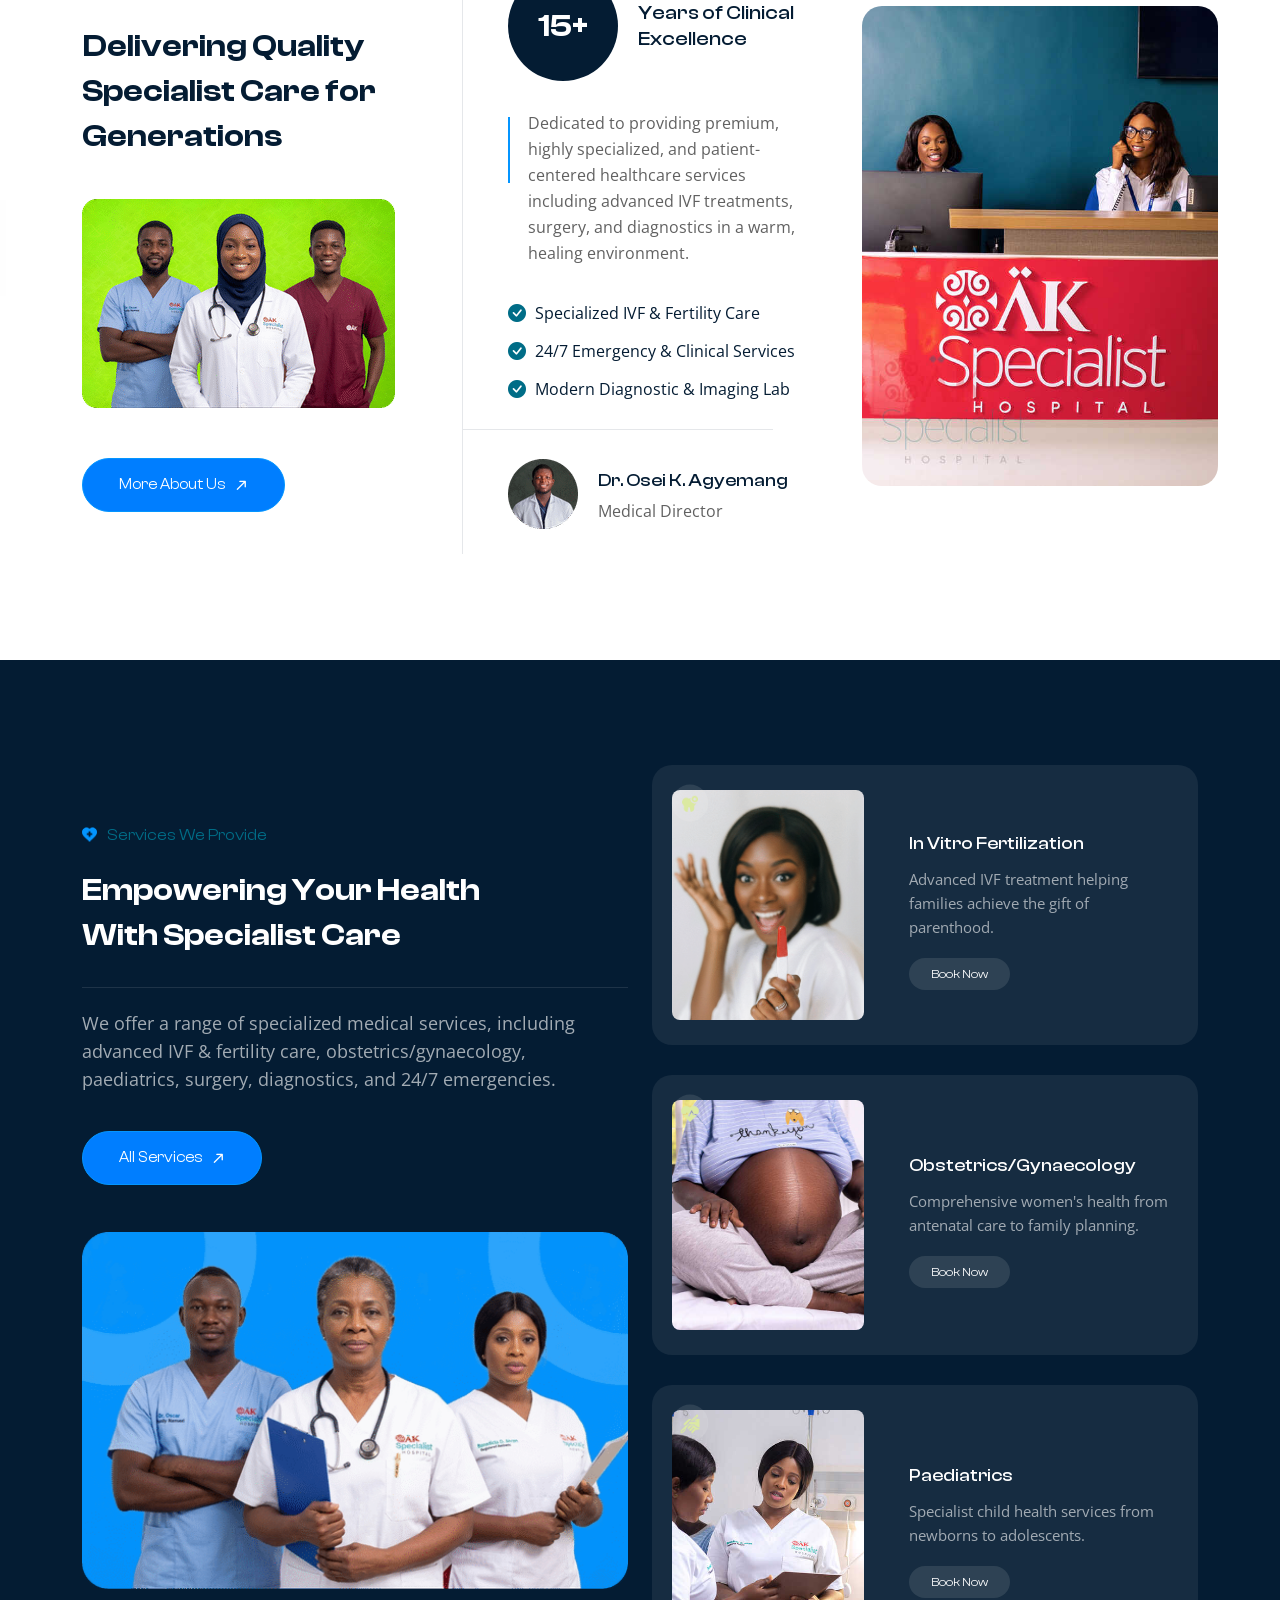
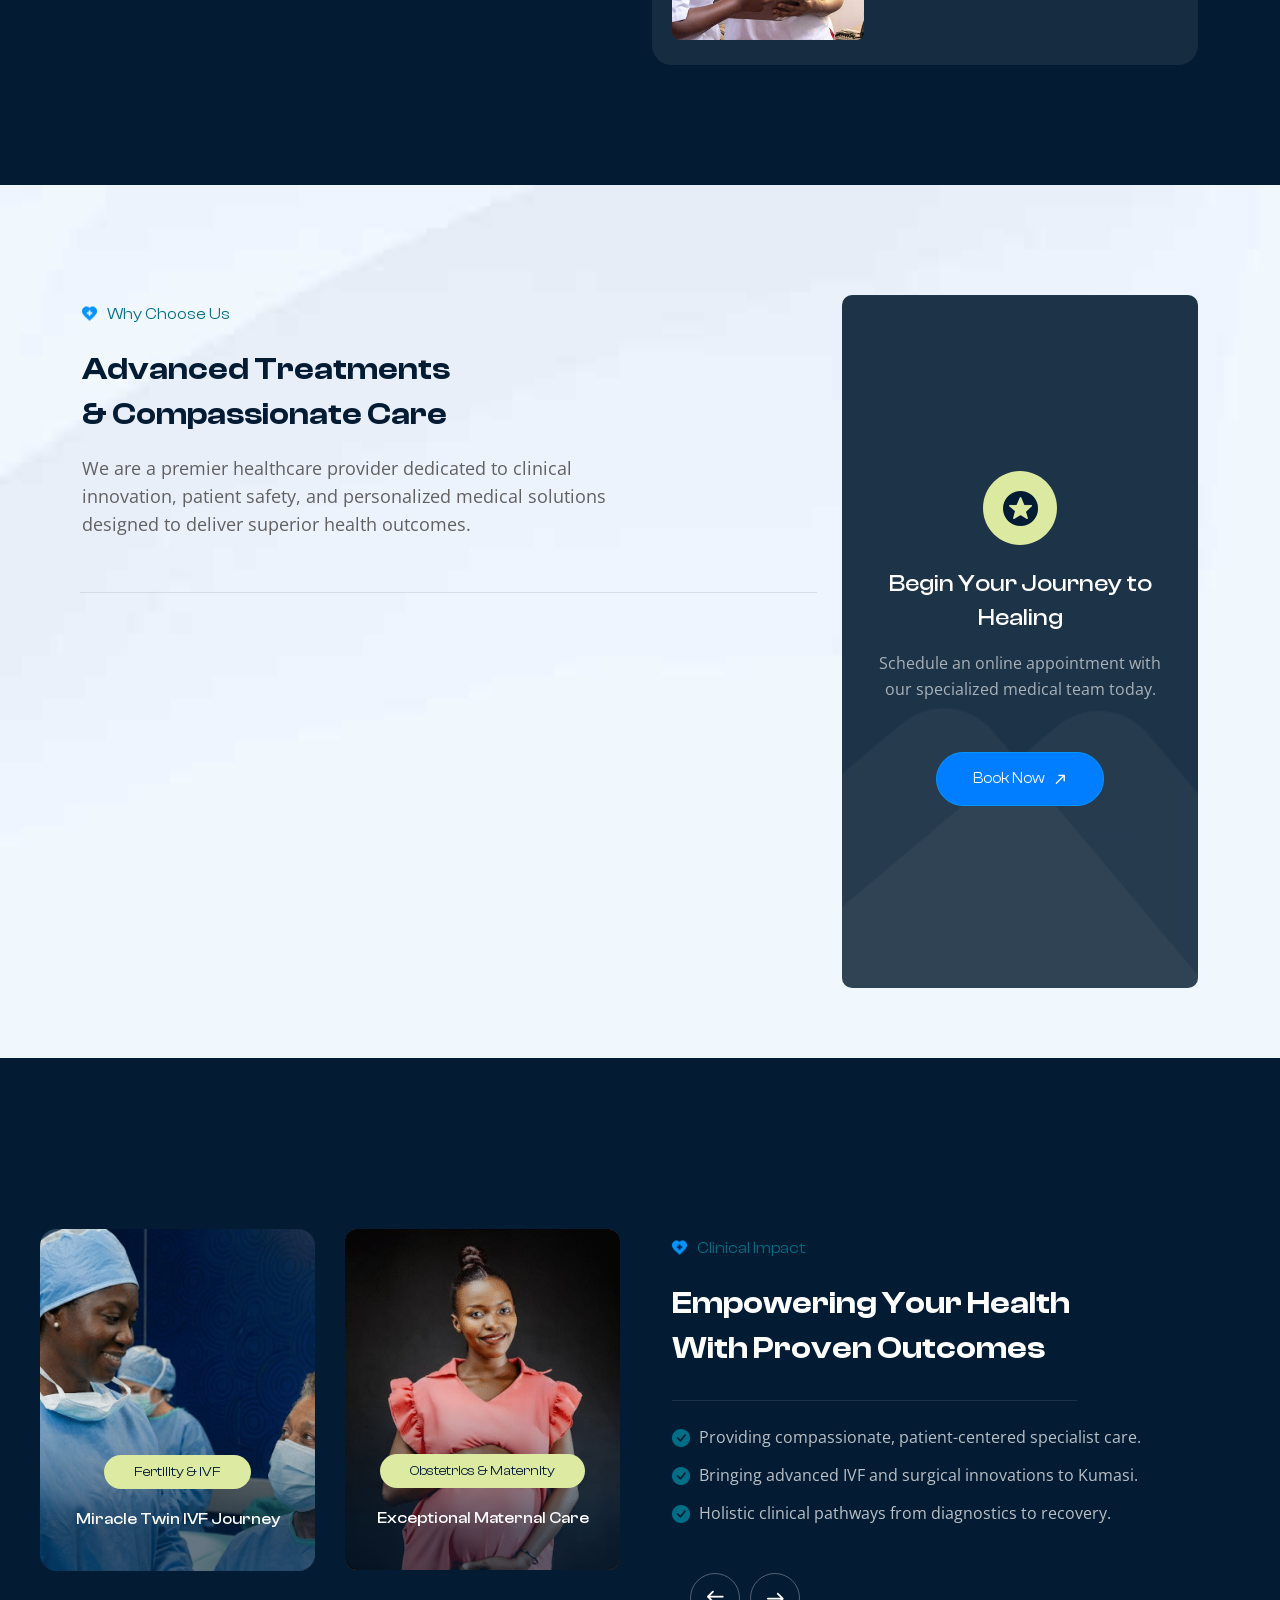
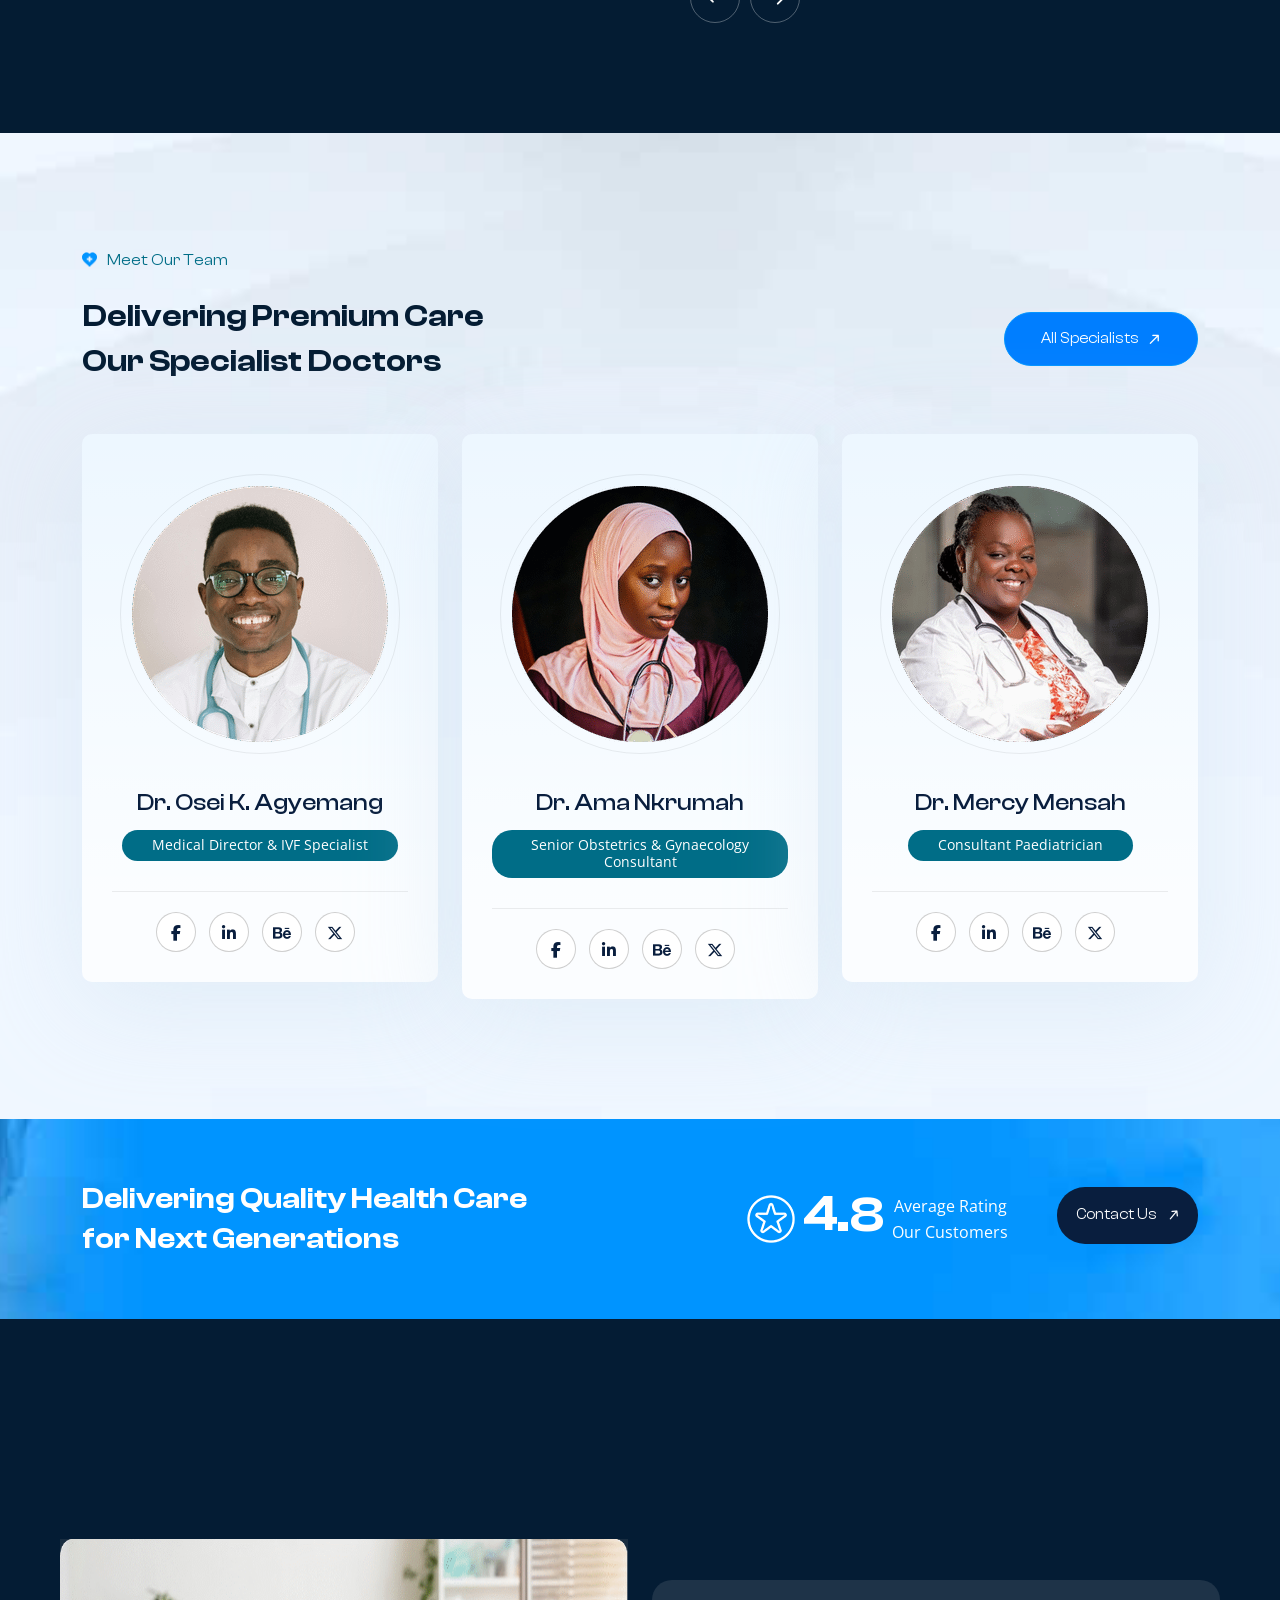
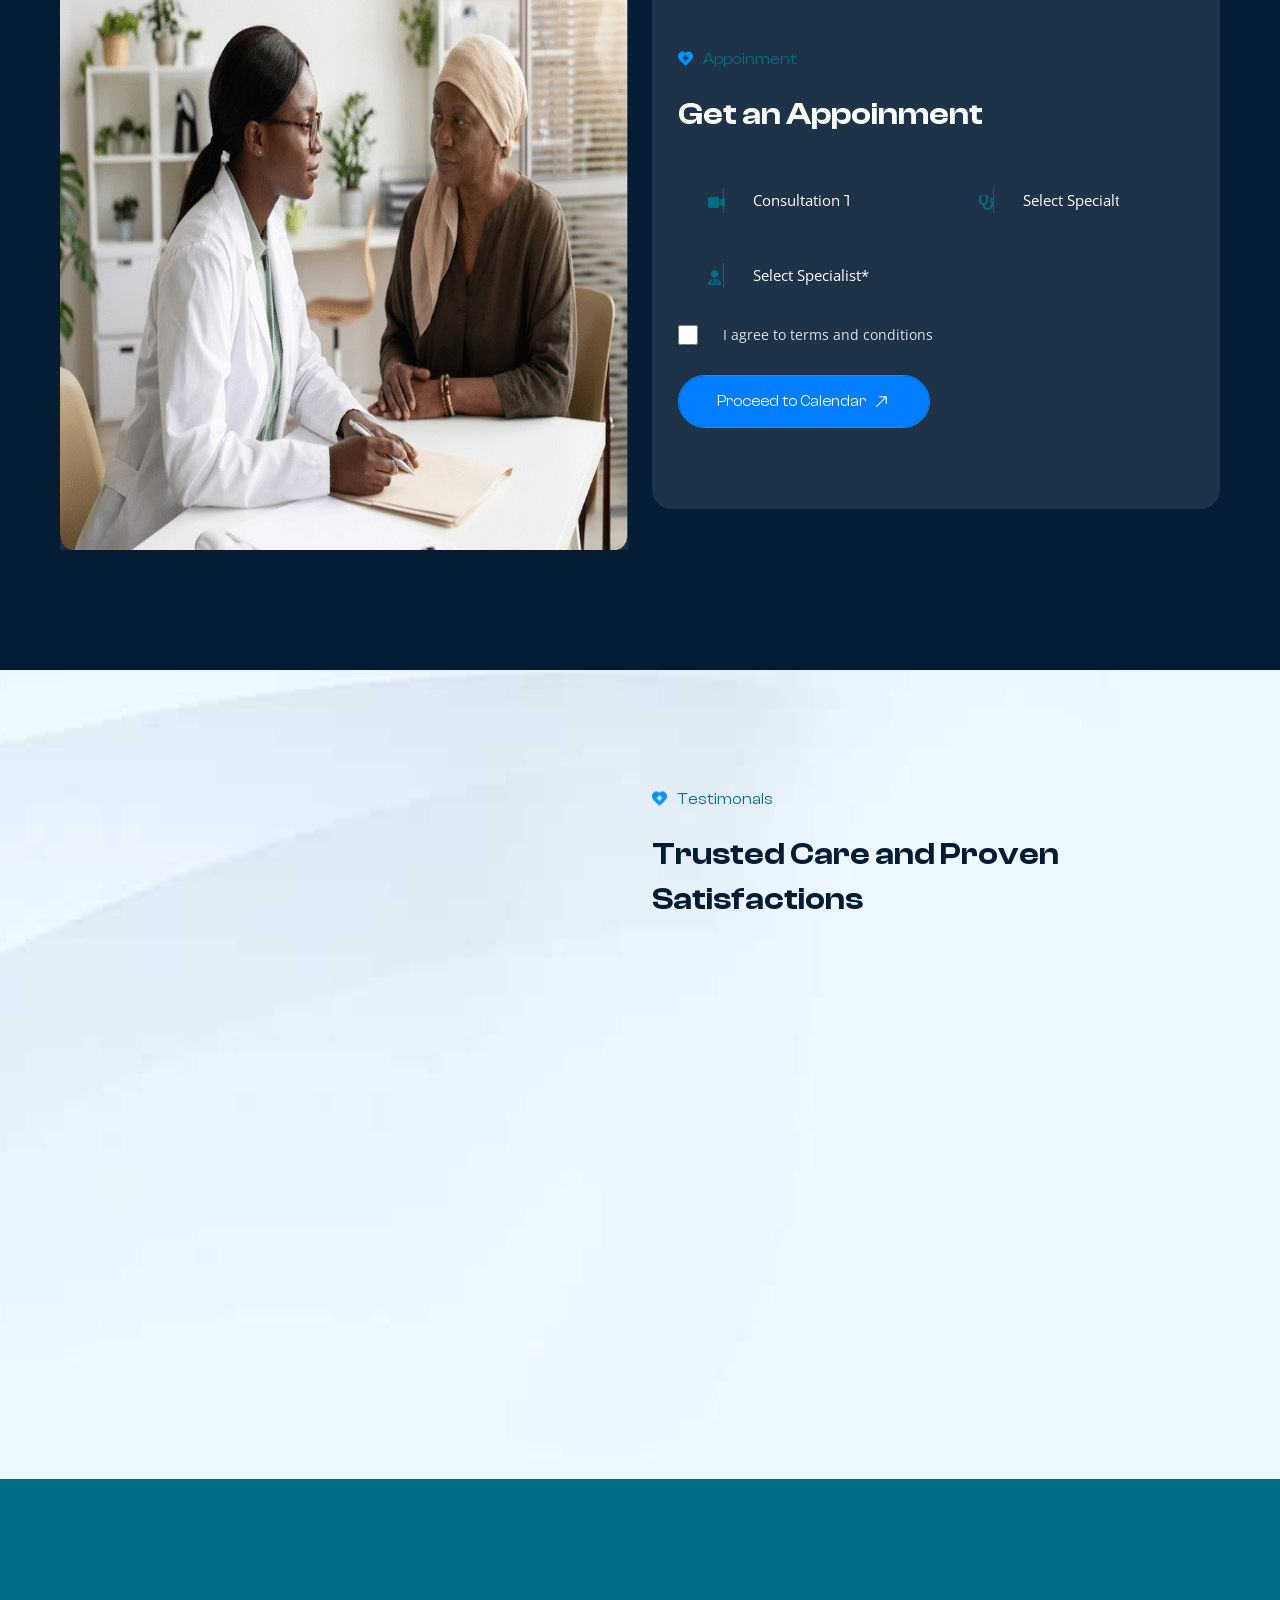
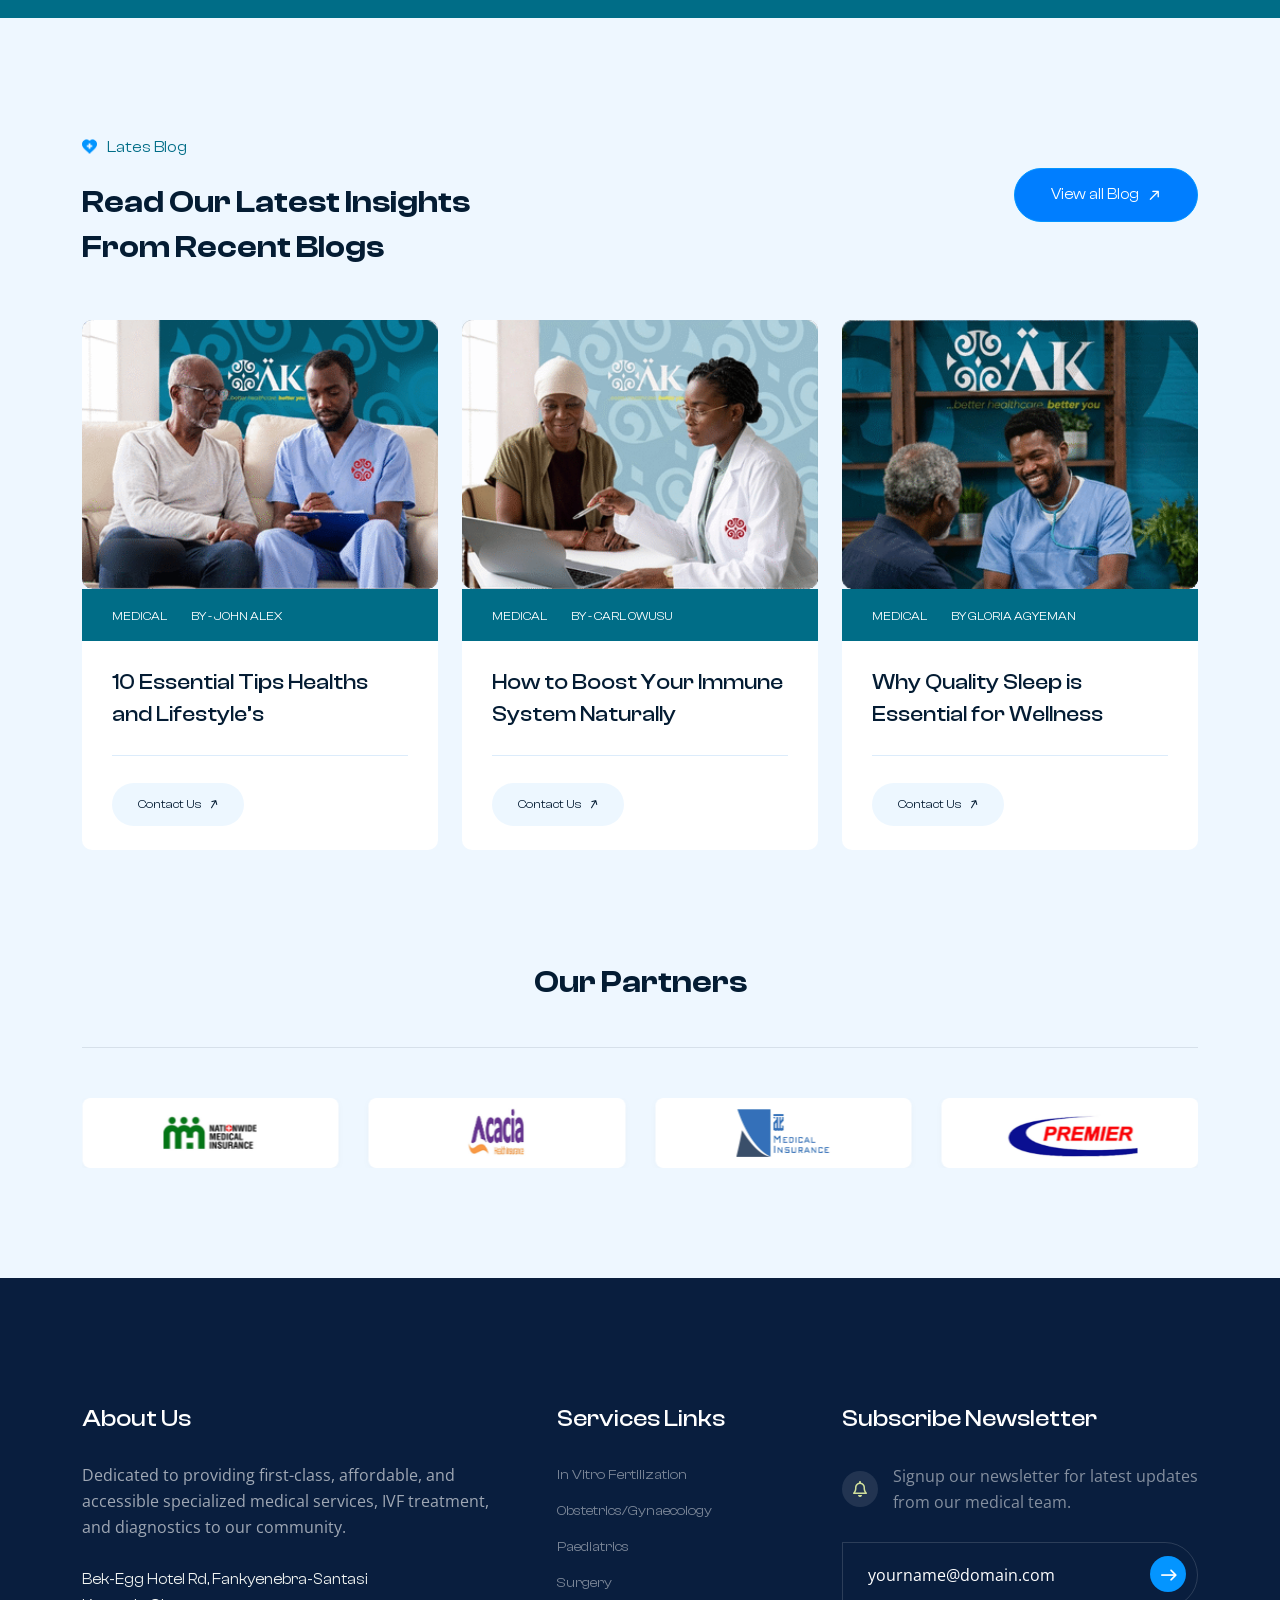
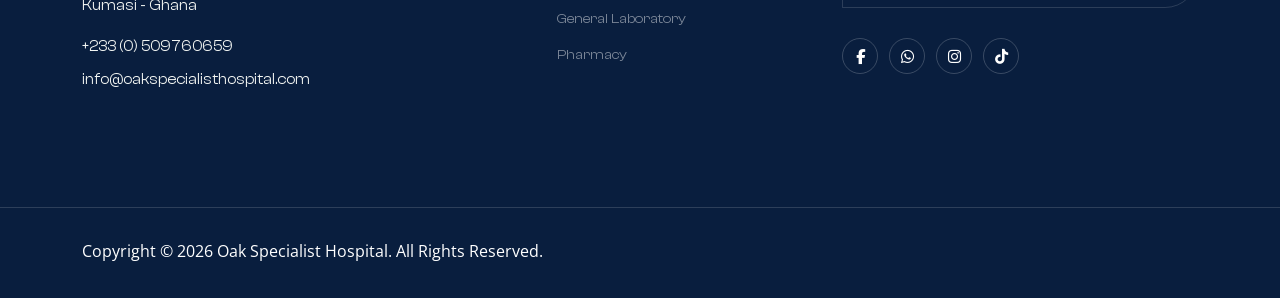
==== commit bf588326: "feat: implement interactive booking wizard for appointment scheduling" ====
--- a/index.html
+++ b/index.html
@@ -605,7 +605,8 @@
               <div class="case_list owl-carousel">
                 <div class="case_study_item">
                   <div class="case_thumb">
-                    <a href="#" title="View IVF Success Story"><img src="assets/images/main-home/case_img.png" alt="IVF Case Study"></a>
+                    <a href="#" title="View IVF Success Story"><img src="assets/images/main-home/case_img.png"
+                        alt="IVF Case Study"></a>
                     <div class="case_study_content">
                       <span>Fertility & IVF</span>
                       <h3><a href="#">Miracle Twin IVF Journey</a></h3>
@@ -614,7 +615,8 @@
                 </div>
                 <div class="case_study_item">
                   <div class="case_thumb">
-                    <a href="#" title="View Maternal Success Story"><img src="assets/images/main-home/case_img2.png" alt="Maternal Case Study"></a>
+                    <a href="#" title="View Maternal Success Story"><img src="assets/images/main-home/case_img2.png"
+                        alt="Maternal Case Study"></a>
                     <div class="case_study_content">
                       <span>Obstetrics & Maternity</span>
                       <h3><a href="#">Exceptional Maternal Care</a></h3>
@@ -623,7 +625,8 @@
                 </div>
                 <div class="case_study_item">
                   <div class="case_thumb">
-                    <a href="#" title="View IVF Success Story"><img src="assets/images/main-home/case_img.png" alt="IVF Case Study"></a>
+                    <a href="#" title="View IVF Success Story"><img src="assets/images/main-home/case_img.png"
+                        alt="IVF Case Study"></a>
                     <div class="case_study_content">
                       <span>Fertility & IVF</span>
                       <h3><a href="#">Miracle Twin IVF Journey</a></h3>
@@ -632,7 +635,8 @@
                 </div>
                 <div class="case_study_item">
                   <div class="case_thumb">
-                    <a href="#" title="View Maternal Success Story"><img src="assets/images/main-home/case_img2.png" alt="Maternal Case Study"></a>
+                    <a href="#" title="View Maternal Success Story"><img src="assets/images/main-home/case_img2.png"
+                        alt="Maternal Case Study"></a>
                     <div class="case_study_content">
                       <span>Obstetrics & Maternity</span>
                       <h3><a href="#">Exceptional Maternal Care</a></h3>
@@ -734,7 +738,7 @@
               <img src="assets/images/main-home/team03.png" alt="" />
             </div>
             <div class="team-content text-center">
-              <h2>Dr.  Mensah</h2>
+              <h2>Dr. Mercy Mensah</h2>
               <h5>Consultant Paediatrician</h5>
               <div class="social-icon">
                 <ul>
@@ -824,48 +828,69 @@
               <div class="row">
                 <div class="col-lg-6 col-md-6">
                   <div class="form-box">
-                    <select id="index-type" name="type" title="Select Consultation Type" required="" style="width: 100%; border: none; outline: none; background: transparent; padding-left: 75px; font-size: 15px; color: #ffffff; height: 55px; appearance: none; -webkit-appearance: none;">
-                      <option value="" disabled selected style="color: #616161; background: #1e3348;">Consultation Type*</option>
-                      <option value="inPerson" style="color: #ffffff; background: #1e3348;">In-Person Consultation</option>
-                      <option value="virtual" style="color: #ffffff; background: #1e3348;">Virtual (Google Meet)</option>
+                    <select id="index-type" name="type" title="Select Consultation Type" required=""
+                      style="width: 100%; border: none; outline: none; background: transparent; padding-left: 75px; font-size: 15px; color: #ffffff; height: 55px; appearance: none; -webkit-appearance: none;">
+                      <option value="" disabled selected style="color: #616161; background: #1e3348;">Consultation Type*
+                      </option>
+                      <option value="inPerson" style="color: #ffffff; background: #1e3348;">In-Person Consultation
+                      </option>
+                      <option value="virtual" style="color: #ffffff; background: #1e3348;">Virtual (Google Meet)
+                      </option>
                     </select>
-                    <i class="fa-solid fa-video" style="position: absolute; left: 30px; top: 18px; color: var(--secondary-color);"></i>
+                    <i class="fa-solid fa-video"
+                      style="position: absolute; left: 30px; top: 18px; color: var(--secondary-color);"></i>
                   </div>
                 </div>
                 <div class="col-lg-6 col-md-6">
                   <div class="form-box">
-                    <select id="index-treatment" name="department" title="Select Department" required="" style="width: 100%; border: none; outline: none; background: transparent; padding-left: 75px; font-size: 15px; color: #ffffff; height: 55px; appearance: none; -webkit-appearance: none;">
-                      <option value="" disabled selected style="color: #616161; background: #1e3348;">Select Specialty*</option>
-                      <option value="general-medicine" style="color: #ffffff; background: #1e3348;">General/Family Medicine</option>
-                      <option value="obstetrics-gynaecology" style="color: #ffffff; background: #1e3348;">Obstetrics/Gynaecology</option>
+                    <select id="index-treatment" name="department" title="Select Department" required=""
+                      style="width: 100%; border: none; outline: none; background: transparent; padding-left: 75px; font-size: 15px; color: #ffffff; height: 55px; appearance: none; -webkit-appearance: none;">
+                      <option value="" disabled selected style="color: #616161; background: #1e3348;">Select Specialty*
+                      </option>
+                      <option value="general-medicine" style="color: #ffffff; background: #1e3348;">General/Family
+                        Medicine</option>
+                      <option value="obstetrics-gynaecology" style="color: #ffffff; background: #1e3348;">
+                        Obstetrics/Gynaecology</option>
                       <option value="ivf" style="color: #ffffff; background: #1e3348;">Fertility & IVF</option>
                       <option value="paediatrics" style="color: #ffffff; background: #1e3348;">Paediatrics</option>
-                      <option value="gynae-oncology" style="color: #ffffff; background: #1e3348;">Gynae-oncology</option>
-                      <option value="pediatric-surgery" style="color: #ffffff; background: #1e3348;">Pediatric Surgery</option>
-                      <option value="general-surgery" style="color: #ffffff; background: #1e3348;">General Surgery</option>
+                      <option value="gynae-oncology" style="color: #ffffff; background: #1e3348;">Gynae-oncology
+                      </option>
+                      <option value="pediatric-surgery" style="color: #ffffff; background: #1e3348;">Pediatric Surgery
+                      </option>
+                      <option value="general-surgery" style="color: #ffffff; background: #1e3348;">General Surgery
+                      </option>
                       <option value="anaesthetic" style="color: #ffffff; background: #1e3348;">Anaesthetics</option>
-                      <option value="internal-medicine" style="color: #ffffff; background: #1e3348;">Internal Medicine</option>
+                      <option value="internal-medicine" style="color: #ffffff; background: #1e3348;">Internal Medicine
+                      </option>
                       <option value="haematology" style="color: #ffffff; background: #1e3348;">Haematology</option>
                       <option value="opthalmology" style="color: #ffffff; background: #1e3348;">Ophthalmology</option>
-                      <option value="dietician" style="color: #ffffff; background: #1e3348;">Dietician & Nutrition</option>
-                      <option value="other-services" style="color: #ffffff; background: #1e3348;">Other Services</option>
+                      <option value="dietician" style="color: #ffffff; background: #1e3348;">Dietician & Nutrition
+                      </option>
+                      <option value="other-services" style="color: #ffffff; background: #1e3348;">Other Services
+                      </option>
                     </select>
-                    <i class="fa-solid fa-stethoscope" style="position: absolute; left: 30px; top: 18px; color: var(--secondary-color);"></i>
+                    <i class="fa-solid fa-stethoscope"
+                      style="position: absolute; left: 30px; top: 18px; color: var(--secondary-color);"></i>
                   </div>
                 </div>
                 <div class="col-lg-12">
                   <div class="form-box">
-                    <select id="index-doctor" name="specialist" title="Select Doctor" required="" style="width: 100%; border: none; outline: none; background: transparent; padding-left: 75px; font-size: 15px; color: #ffffff; height: 55px; appearance: none; -webkit-appearance: none;">
-                      <option value="" disabled selected style="color: #616161; background: #1e3348;">Select Specialist*</option>
+                    <select id="index-doctor" name="specialist" title="Select Doctor" required=""
+                      style="width: 100%; border: none; outline: none; background: transparent; padding-left: 75px; font-size: 15px; color: #ffffff; height: 55px; appearance: none; -webkit-appearance: none;">
+                      <option value="" disabled selected style="color: #616161; background: #1e3348;">Select Specialist*
+                      </option>
                       <option value="any" style="color: #ffffff; background: #1e3348;">Any Specialist Available</option>
                     </select>
-                    <i class="fa-solid fa-user-doctor" style="position: absolute; left: 30px; top: 18px; color: var(--secondary-color);"></i>
+                    <i class="fa-solid fa-user-doctor"
+                      style="position: absolute; left: 30px; top: 18px; color: var(--secondary-color);"></i>
                   </div>
                 </div>
                 <div class="col-lg-12">
                   <div class="check_bx">
                     <input type="checkbox" id="index-agree" title="I agree to terms and conditions" required="">
-                    <label for="index-agree" style="font-size: 14px; color: rgba(255, 255, 255, 0.85); margin-left: 10px; cursor: pointer;">I agree to terms and conditions</label>
+                    <label for="index-agree"
+                      style="font-size: 14px; color: rgba(255, 255, 255, 0.85); margin-left: 10px; cursor: pointer;">I
+                      agree to terms and conditions</label>
                   </div>
                   <div class="submit-button cursor-scale small" style="margin-top: 20px;">
                     <button class="submit-btn" type="submit">
@@ -942,7 +967,8 @@
                     </div>
                     <div class="testi-desc">
                       <p>
-                        "The team is extremely professional and the ambience alone is therapeutic. Definitely matching international quality and standards."
+                        "The team is extremely professional and the ambience alone is therapeutic. Definitely matching
+                        international quality and standards."
                       </p>
                     </div>
                     <ul class="testi-rating">
@@ -972,7 +998,8 @@
                     </div>
                     <div class="testi-desc">
                       <p>
-                        "World class, top-notch services. You can't go wrong with Oak—no matter the situation, they have got you covered."
+                        "World class, top-notch services. You can't go wrong with Oak—no matter the situation, they have
+                        got you covered."
                       </p>
                     </div>
                     <ul class="testi-rating">
@@ -1002,7 +1029,8 @@
                     </div>
                     <div class="testi-desc">
                       <p>
-                        "This facility is excellent—from the pharmacy and nursing staff to the laboratory techs and doctors. Highly recommended for their outstanding care."
+                        "This facility is excellent—from the pharmacy and nursing staff to the laboratory techs and
+                        doctors. Highly recommended for their outstanding care."
                       </p>
                     </div>
                     <ul class="testi-rating">
@@ -1396,7 +1424,7 @@
               <div class="blogs-category">
                 <ul>
                   <li class="blg-date">medical</li>
-                  <li class="blg-admin">By - John Alex</li>
+                  <li class="blg-admin">By - Carl Owusu</li>
                 </ul>
               </div>
               <div class="blog_text">
@@ -1762,13 +1790,15 @@
               <!-- Social Box -->
               <ul class="social-box">
                 <li class="facebook">
-                  <a href="https://www.facebook.com/profile.php?id=100086127687658" class="fab fa-facebook-f" title="Facebook"></a>
+                  <a href="https://www.facebook.com/profile.php?id=100086127687658" class="fab fa-facebook-f"
+                    title="Facebook"></a>
                 </li>
                 <li class="whatsapp">
                   <a href="https://wa.me/+233509760659" class="fab fa-whatsapp" title="WhatsApp"></a>
                 </li>
                 <li class="instagram">
-                  <a href="https://www.instagram.com/oakspecialisthospital/" class="fab fa-instagram" title="Instagram"></a>
+                  <a href="https://www.instagram.com/oakspecialisthospital/" class="fab fa-instagram"
+                    title="Instagram"></a>
                 </li>
                 <li class="tiktok">
                   <a href="https://www.tiktok.com/@oakspecialisthosp" class="fab fa-tiktok" title="TikTok"></a>
@@ -1856,15 +1886,15 @@
 
   <!--Start of Tawk.to Script-->
   <script type="text/javascript">
-  var Tawk_API=Tawk_API||{}, Tawk_LoadStart=new Date();
-  (function(){
-  var s1=document.createElement("script"),s0=document.getElementsByTagName("script")[0];
-  s1.async=true;
-  s1.src='https://embed.tawk.to/6a11d7ec5568261c36f5158e/1jpar6tld';
-  s1.charset='UTF-8';
-  s1.setAttribute('crossorigin','*');
-  s0.parentNode.insertBefore(s1,s0);
-  })();
+    var Tawk_API = Tawk_API || {}, Tawk_LoadStart = new Date();
+    (function () {
+      var s1 = document.createElement("script"), s0 = document.getElementsByTagName("script")[0];
+      s1.async = true;
+      s1.src = 'https://embed.tawk.to/6a11d7ec5568261c36f5158e/1jpar6tld';
+      s1.charset = 'UTF-8';
+      s1.setAttribute('crossorigin', '*');
+      s0.parentNode.insertBefore(s1, s0);
+    })();
   </script>
   <!--End of Tawk.to Script-->
 
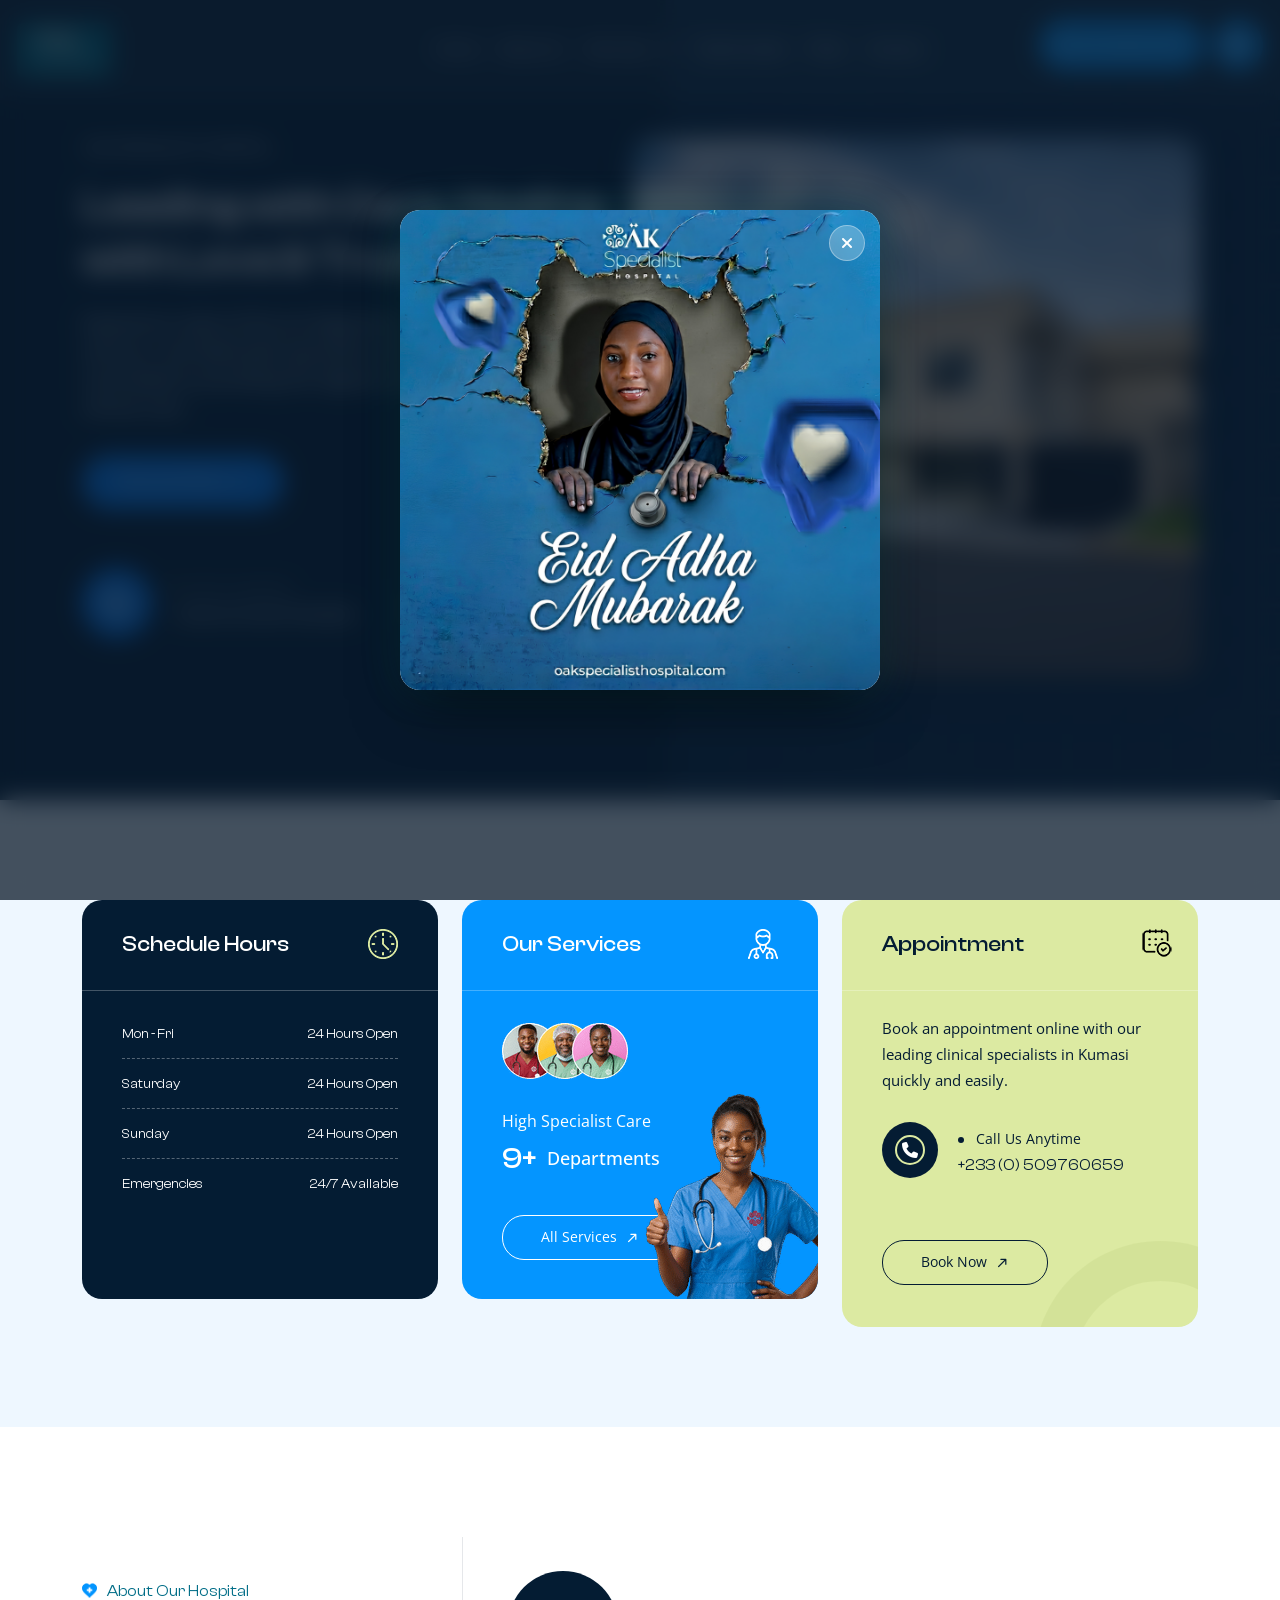
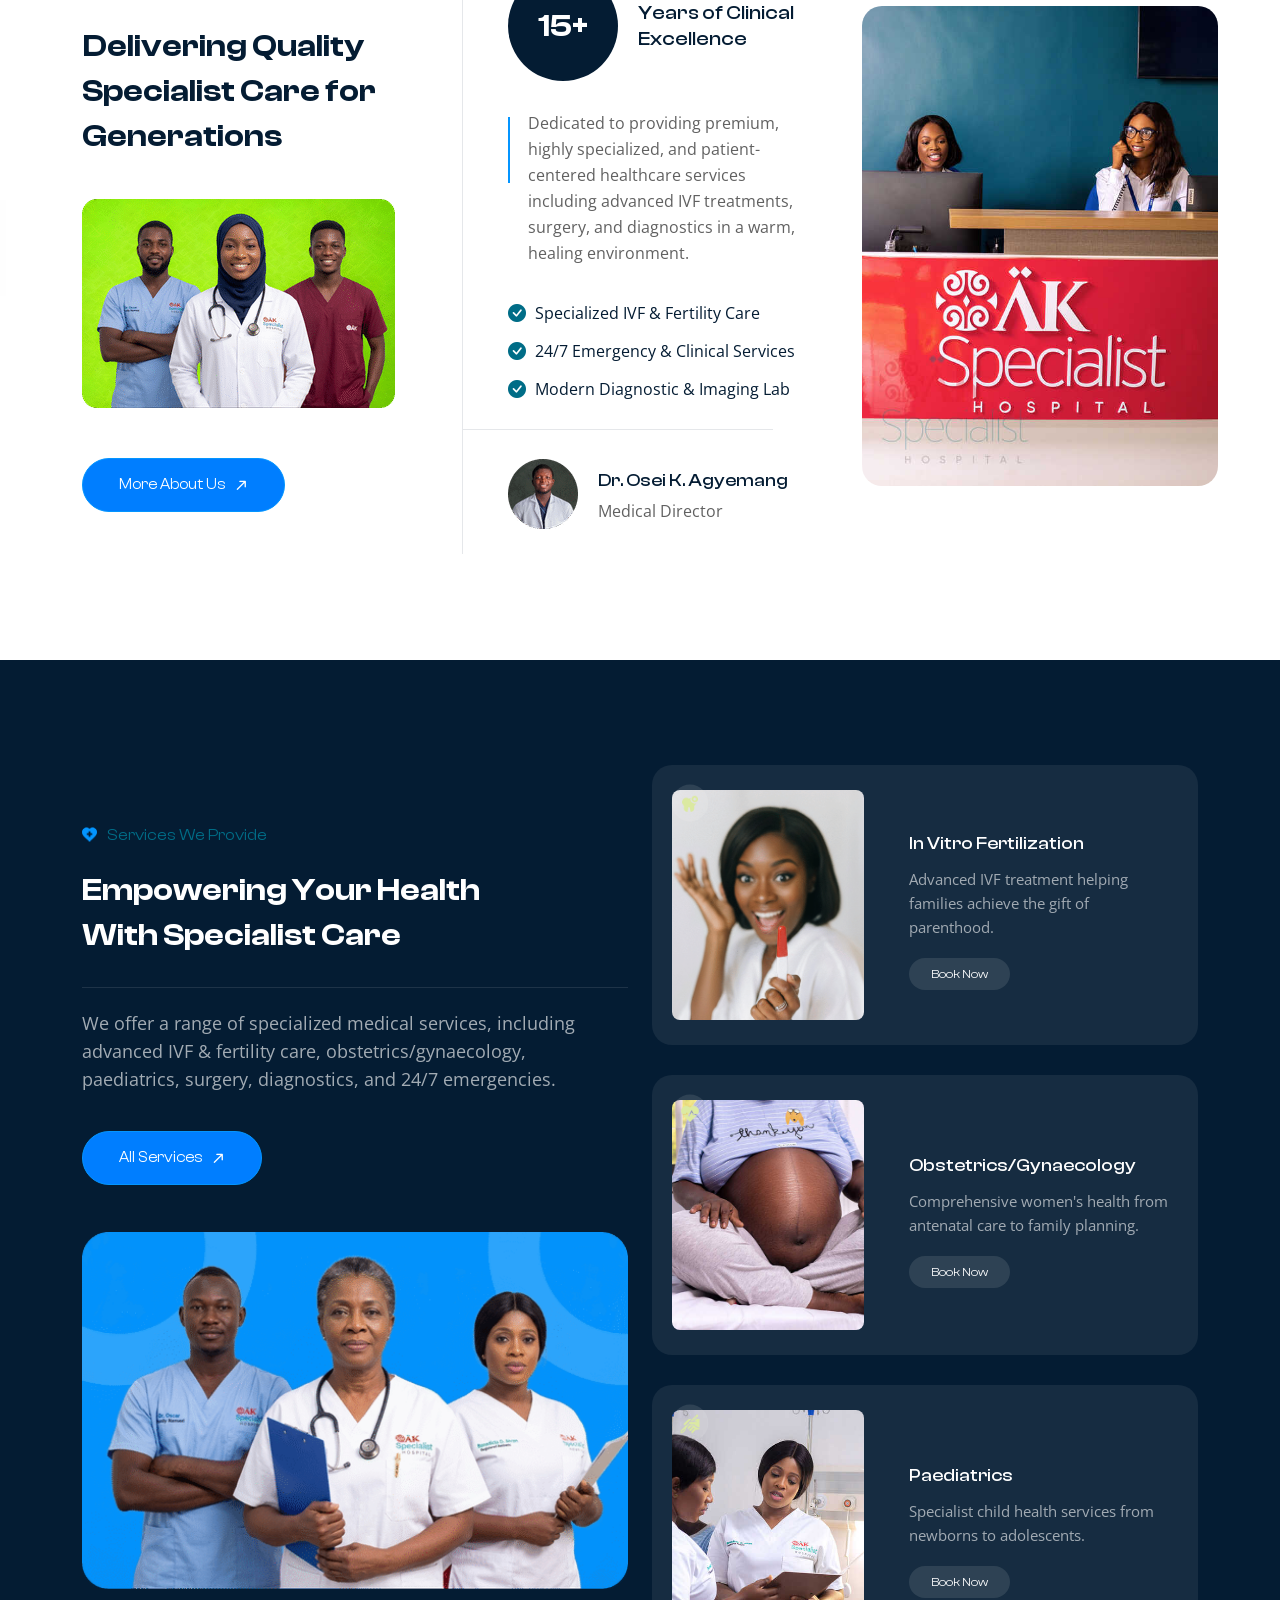
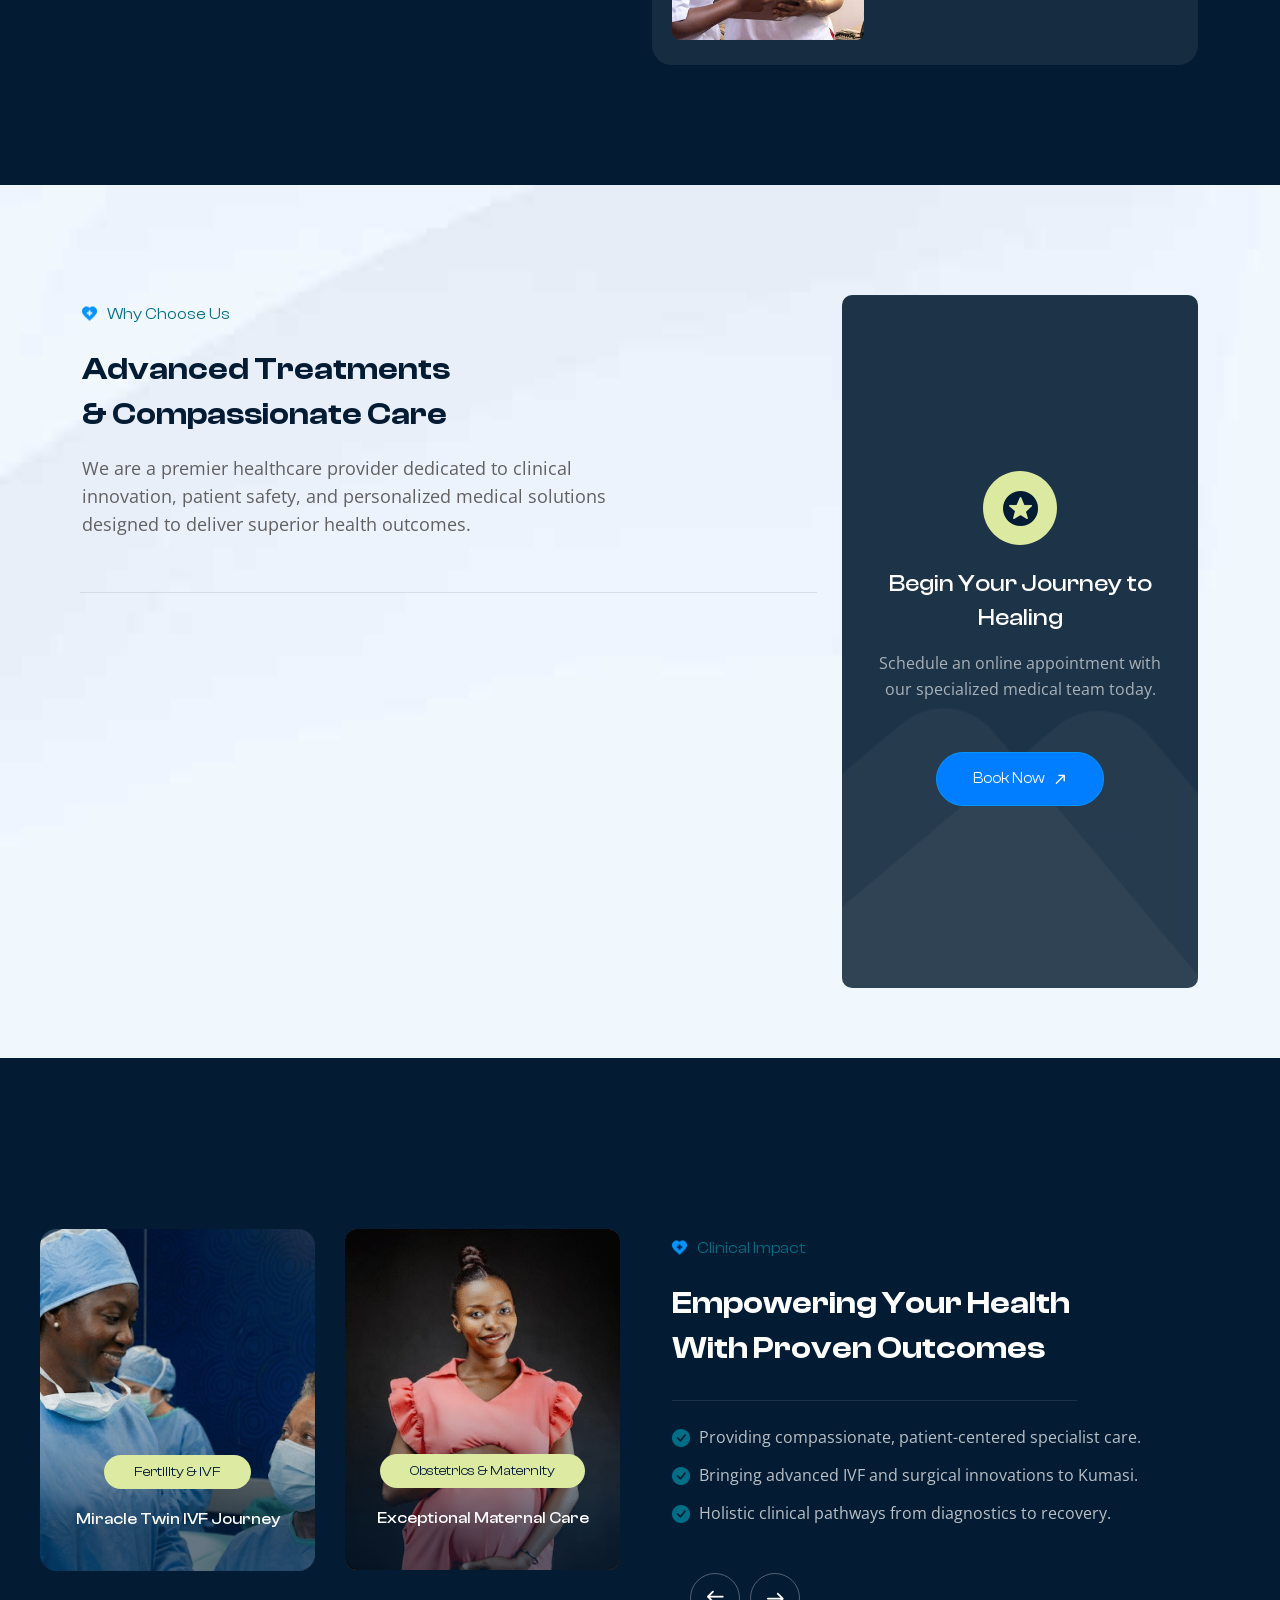
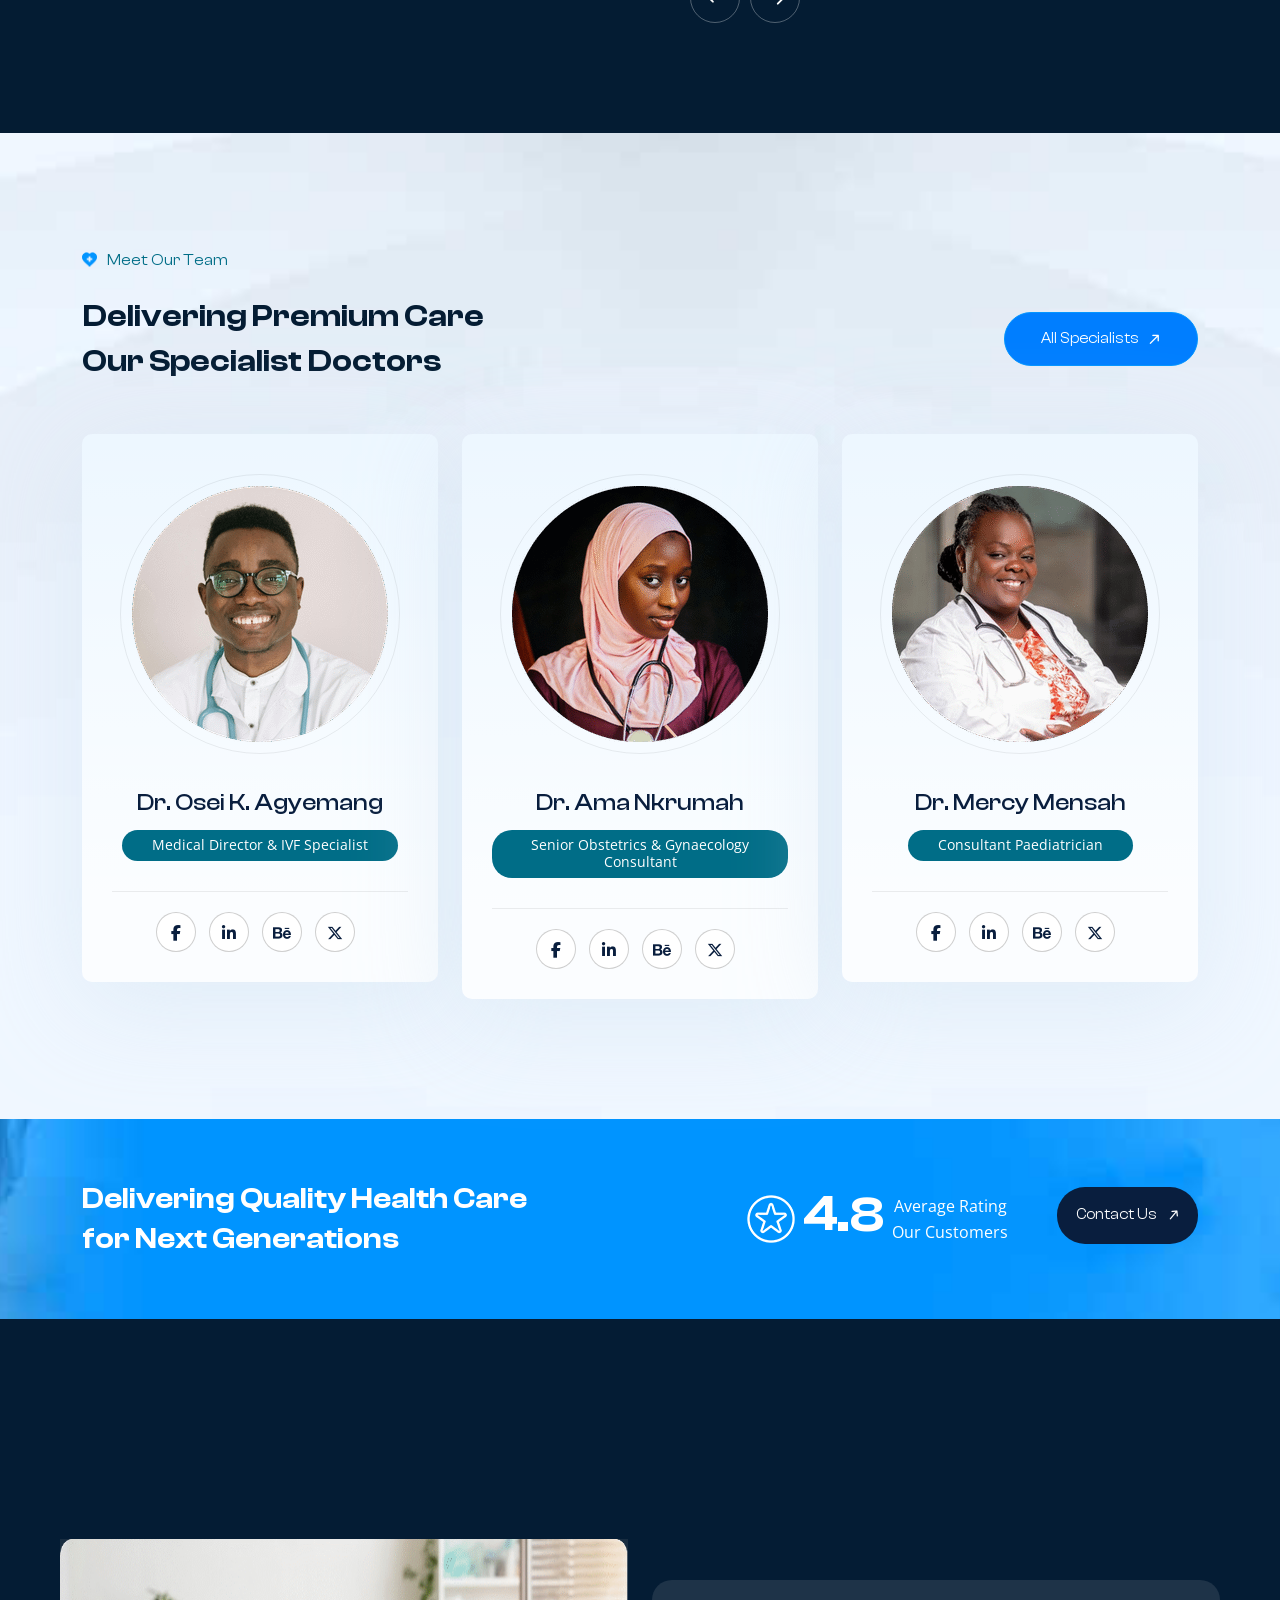
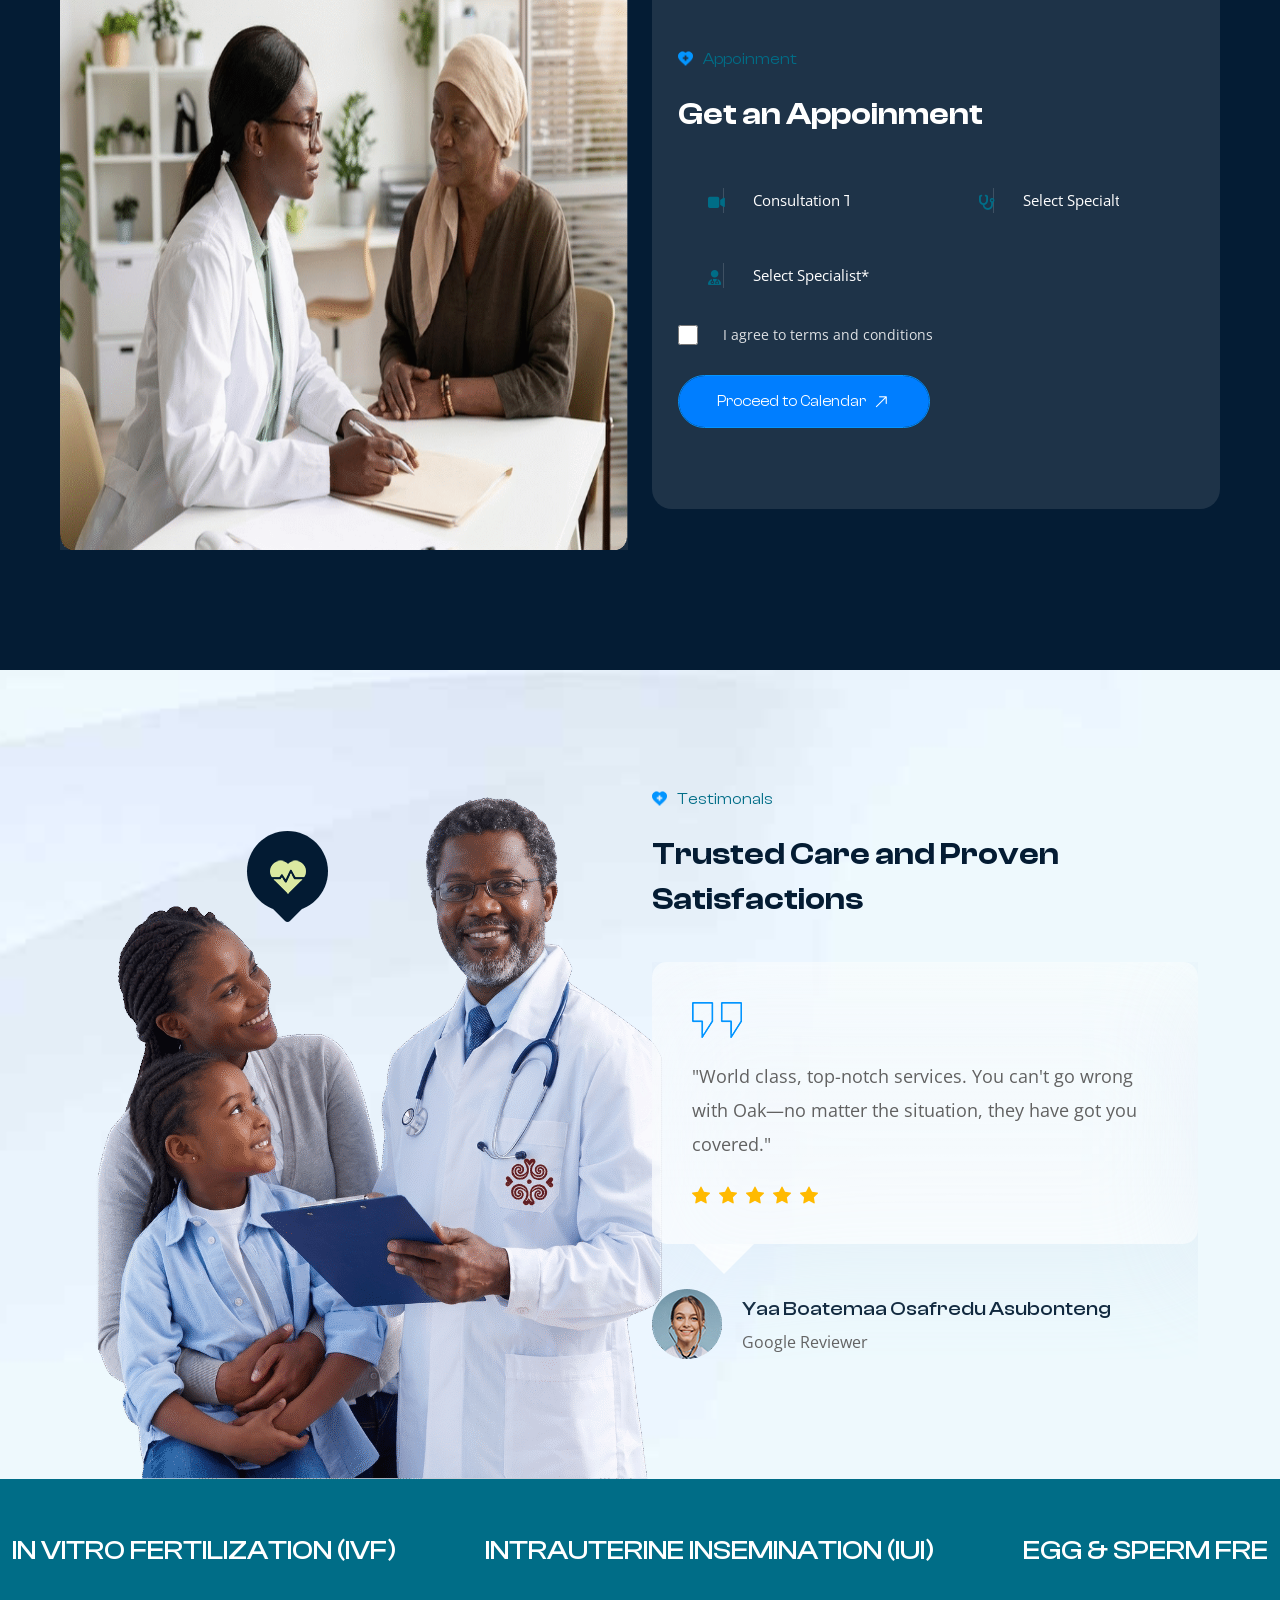
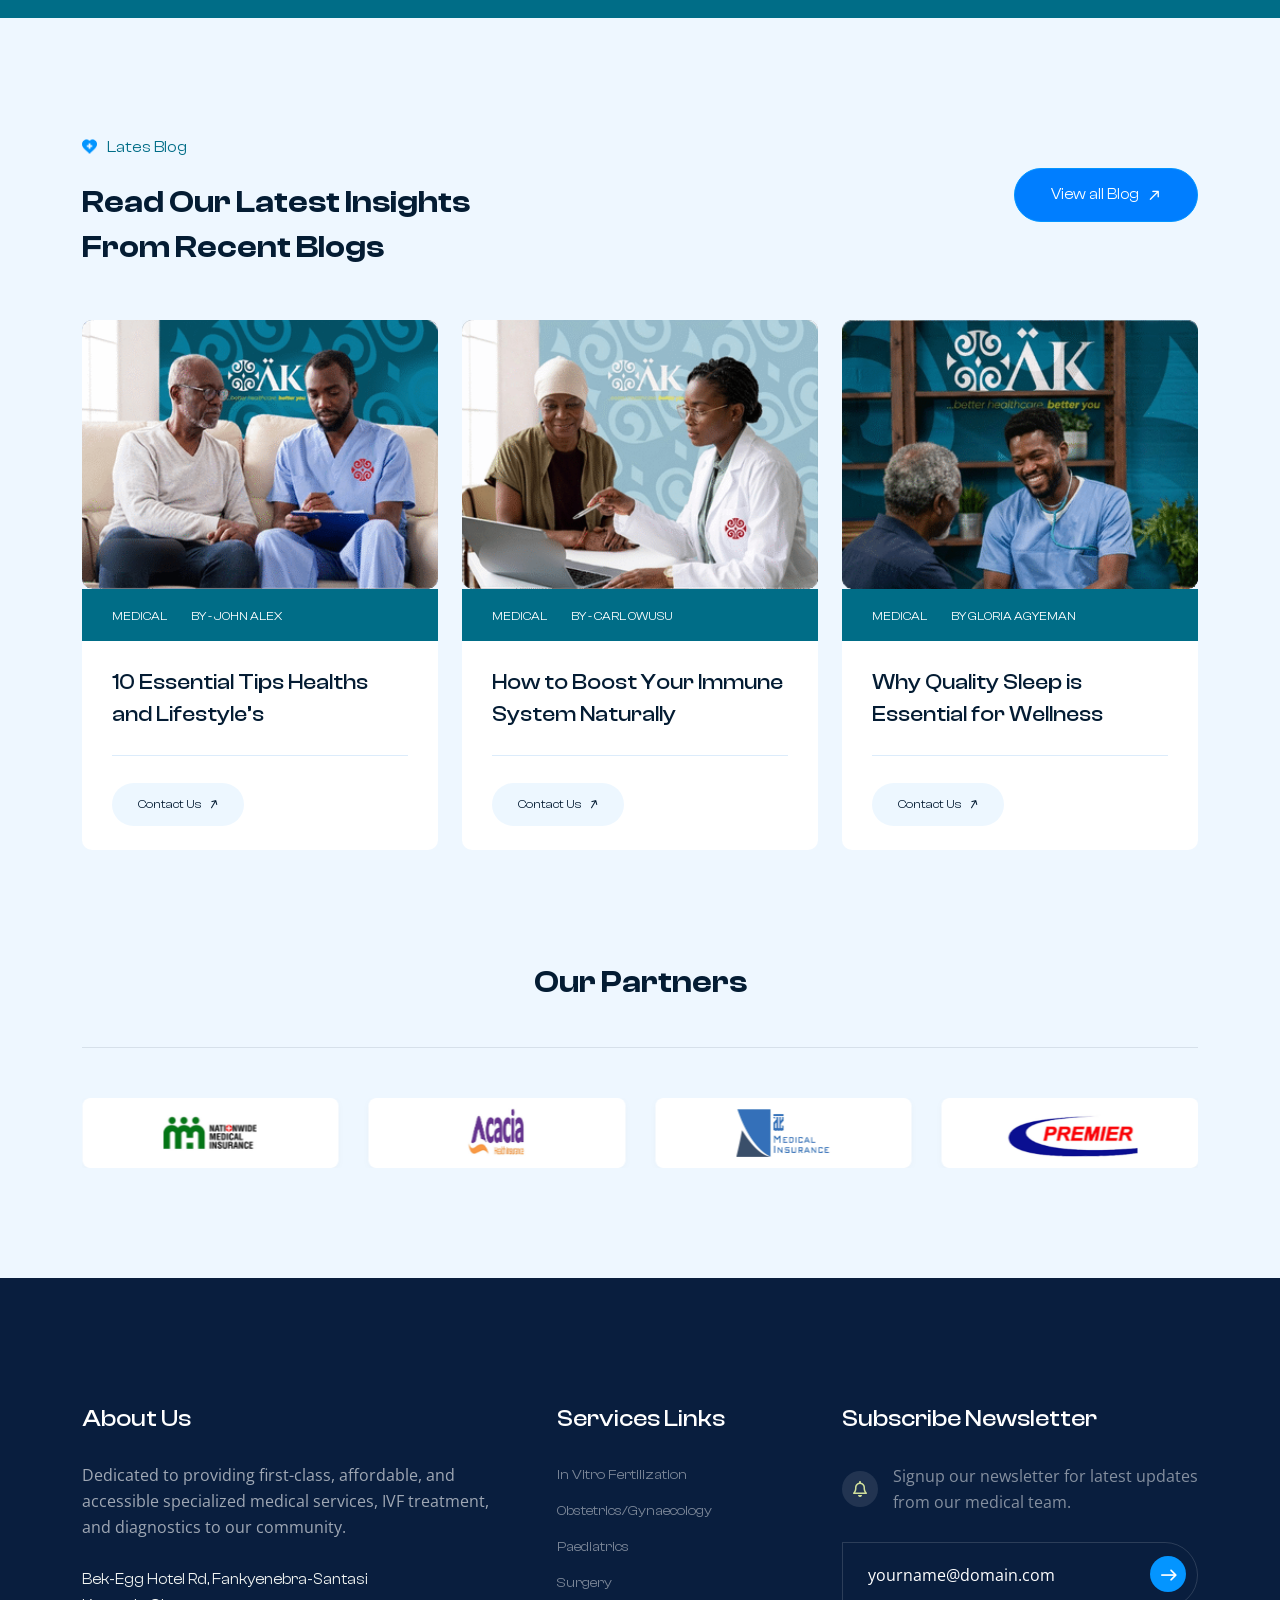
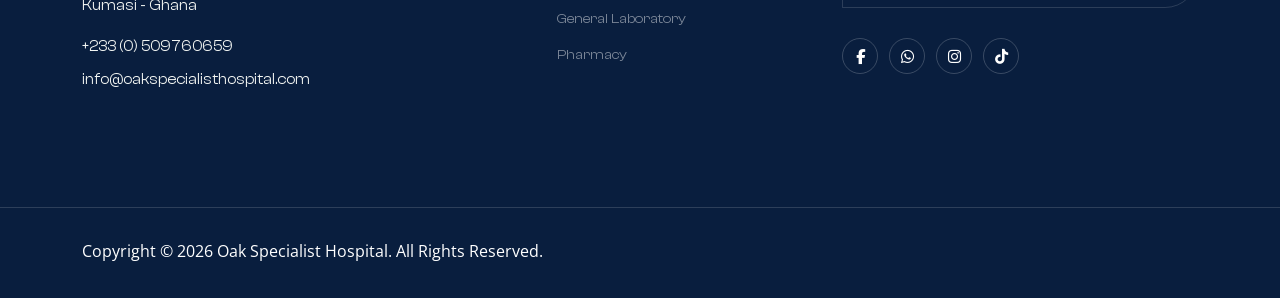
==== commit 9e5cd00d: "feat: add initial project stylesheet and hero section imagery" ====
--- a/index.html
+++ b/index.html
@@ -217,7 +217,8 @@
         </div>
         <div class="col-lg-6">
           <div class="hero-thumb">
-            <img src="assets/images/assets-oakspecialisthospital/JPG/oakfrontview.png" alt="">
+            <img class="hero-image-front" src="assets/images/assets-oakspecialisthospital/JPG/oakfrontview.png" alt="Oak Front View">
+            <img class="hero-image-back" src="assets/images/home-two/herodark.jpeg" alt="Hero Dark">
             <div class="hero-shapes">
               <img src="assets/images/slider/heart.png" alt="">
             </div>
--- a/assets/css/style.css
+++ b/assets/css/style.css
@@ -7580,9 +7580,64 @@
   }
 }
 
-
-
-
-
-
-
+/* ==============================================================
+   Oak Specialist Hospital — 3D Hero Parallax & Animation Setup
+   ============================================================== */
+.hero-thumb {
+  perspective: 1200px !important; /* Establishes a premium 3D perspective depth */
+  transform-style: preserve-3d !important;
+  will-change: transform !important;
+  position: relative !important;
+  overflow: hidden !important;
+  border-radius: 20px !important;
+}
+
+/* Base image rules */
+.hero-thumb .hero-image-front,
+.hero-thumb .hero-image-back {
+  width: 100% !important;
+  height: 540px !important;
+  object-fit: cover !important;
+  transform-style: preserve-3d !important;
+  backface-visibility: hidden !important;
+  will-change: transform, opacity !important;
+  transition: opacity 0.8s cubic-bezier(0.25, 1, 0.5, 1), 
+              transform 0.8s cubic-bezier(0.25, 1, 0.5, 1),
+              box-shadow 0.4s ease !important;
+}
+
+.hero-thumb .hero-image-front {
+  position: relative !important;
+  opacity: 1 !important;
+  z-index: 1 !important;
+  box-shadow: 0 15px 40px rgba(0, 0, 0, 0.15) !important;
+}
+
+.hero-thumb .hero-image-back {
+  position: absolute !important;
+  top: 0 !important;
+  left: 0 !important;
+  opacity: 0 !important;
+  z-index: 2 !important;
+}
+
+/* Hover State - Seamless Transition */
+.hero-thumb:hover .hero-image-front {
+  opacity: 0 !important;
+  transform: scale(0.95) !important;
+}
+
+.hero-thumb:hover .hero-image-back {
+  opacity: 1 !important;
+  transform: scale(1.05) !important;
+  box-shadow: 0 25px 55px rgba(0, 128, 128, 0.25), 
+              0 0 30px rgba(0, 128, 128, 0.15) !important;
+}
+
+
+
+
+
+
+
+
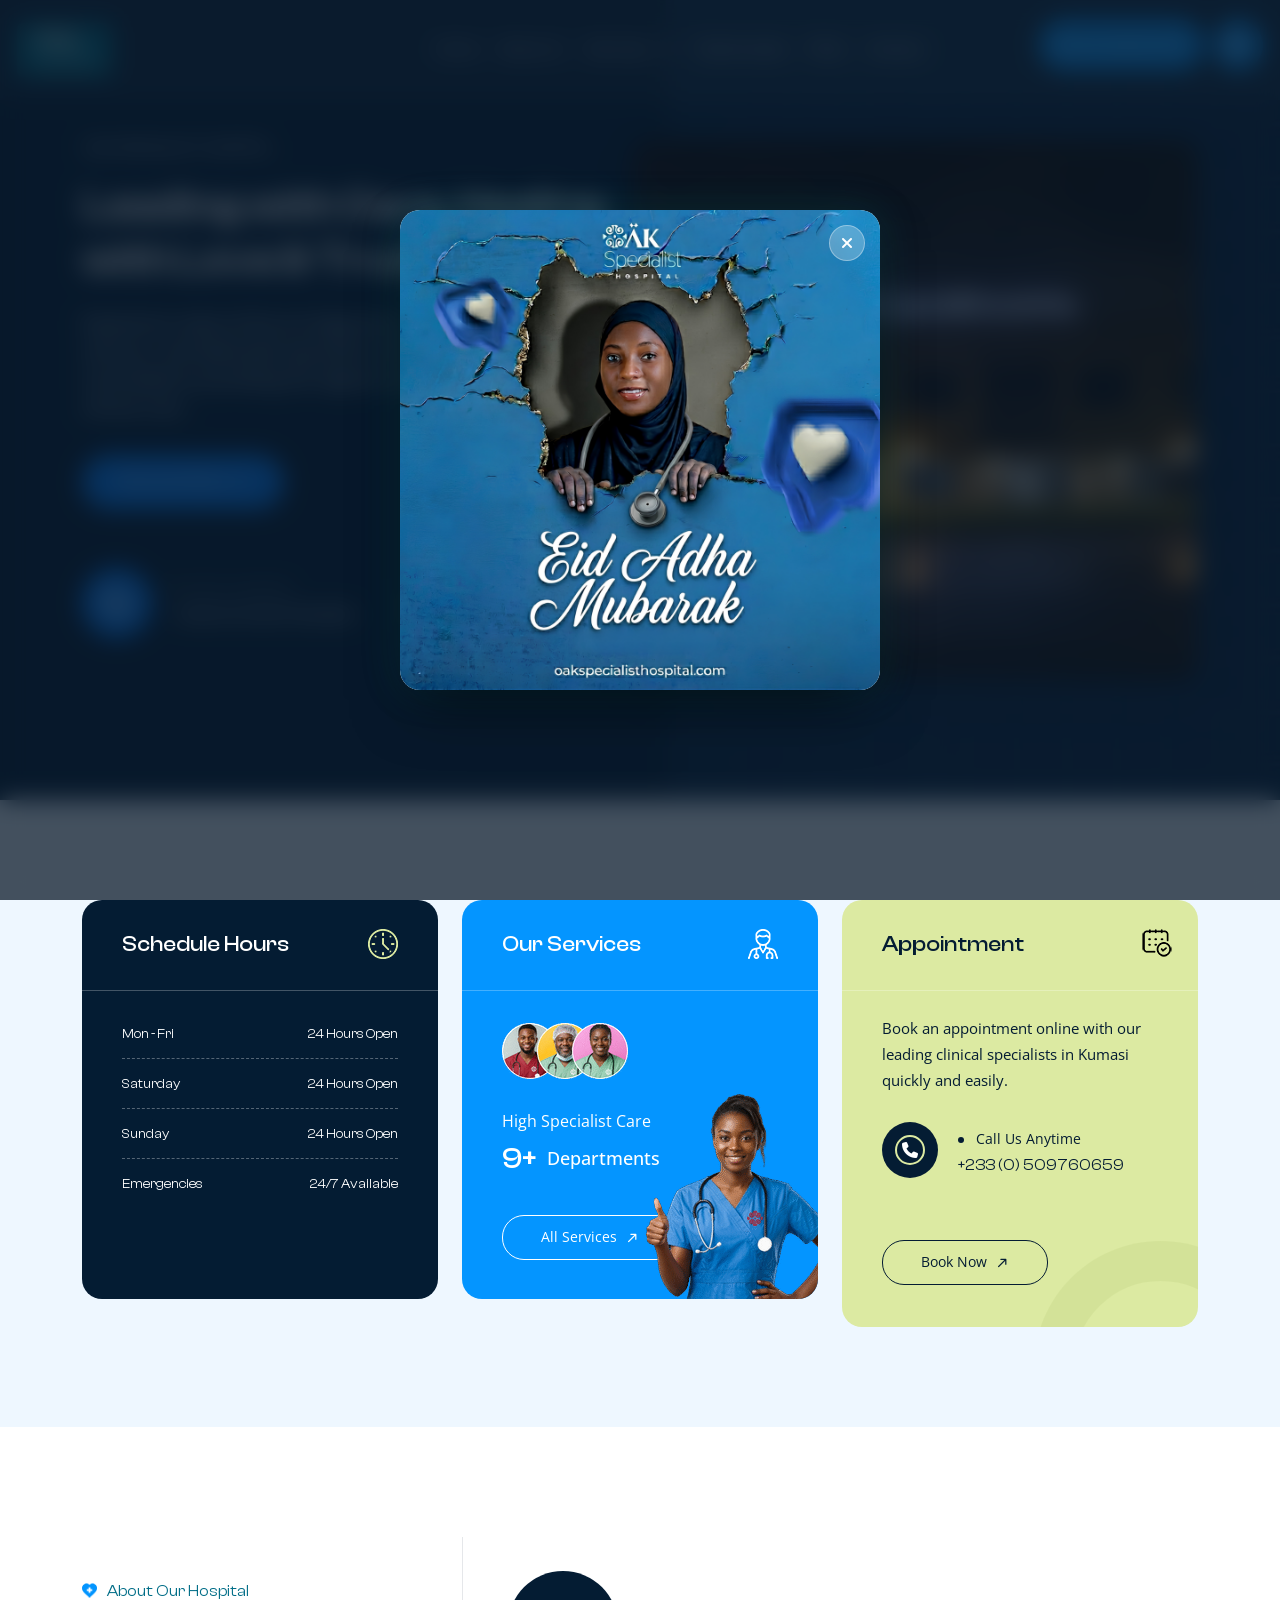
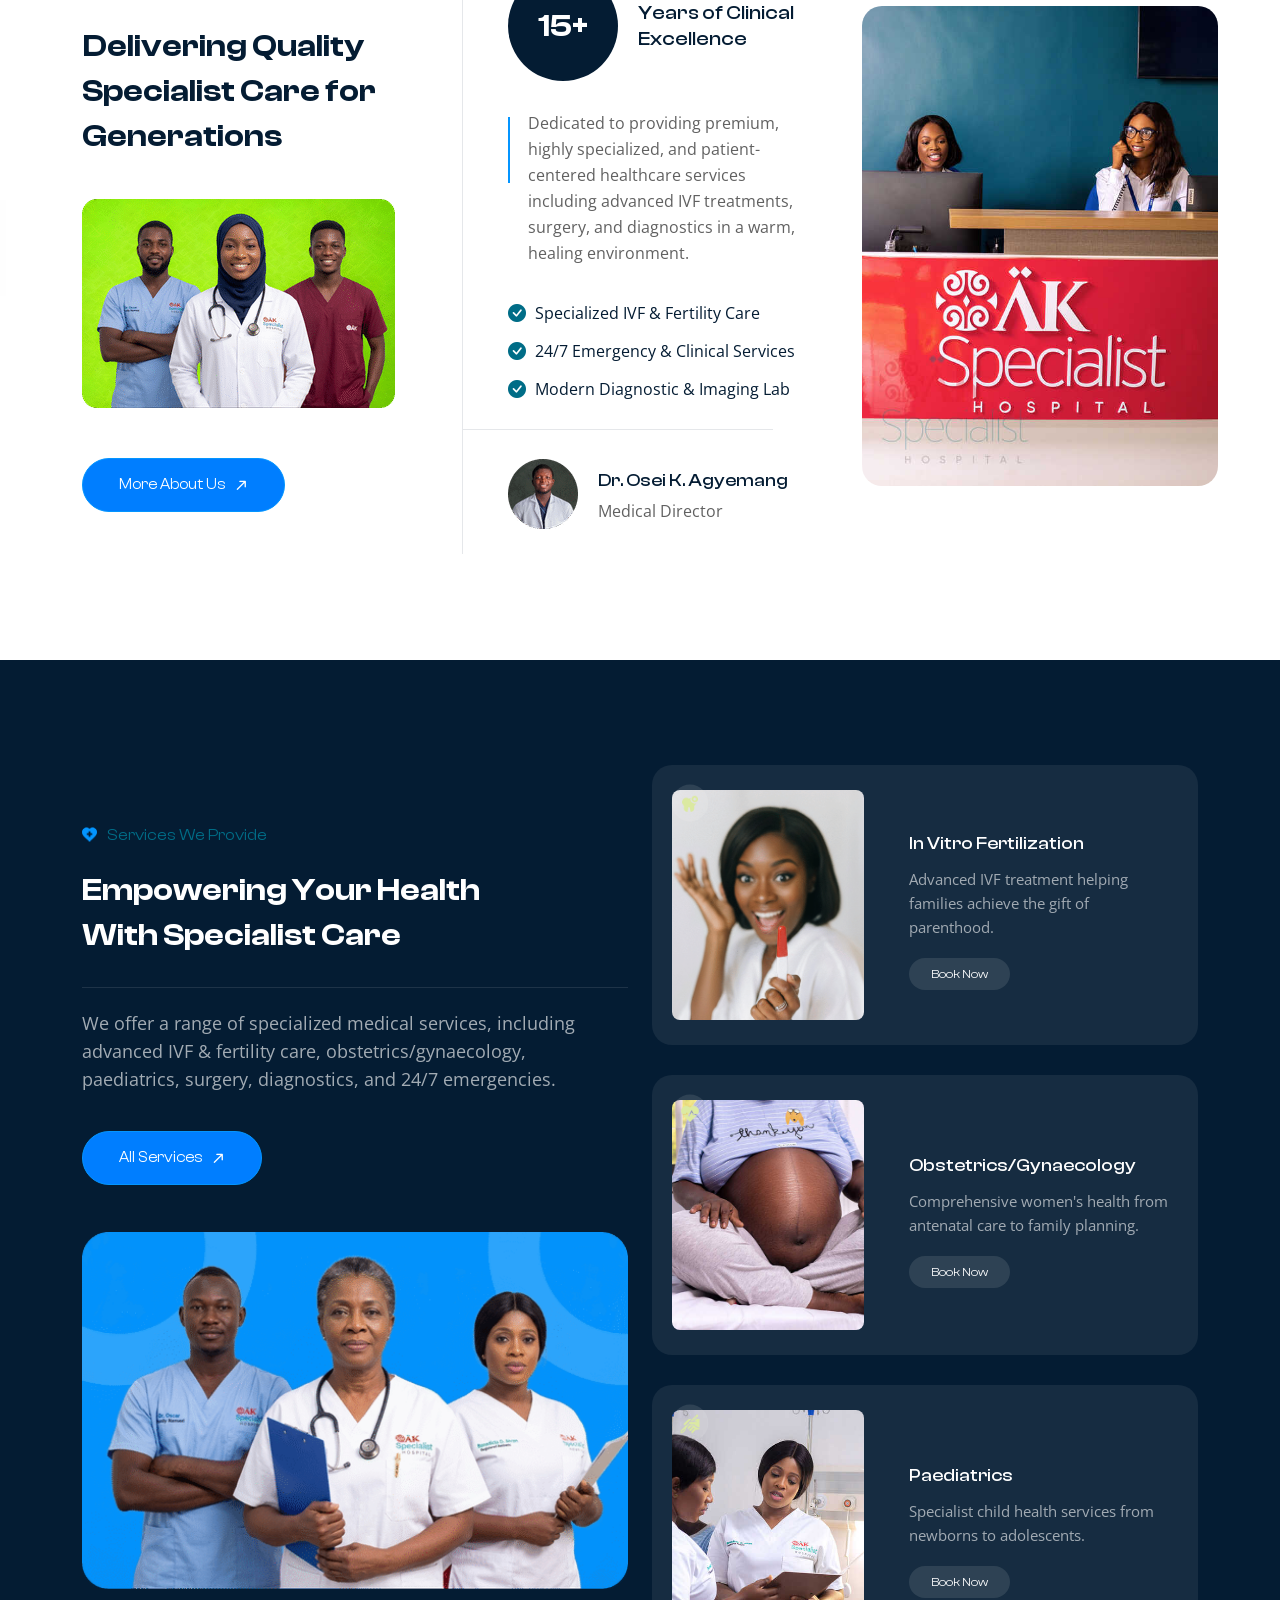
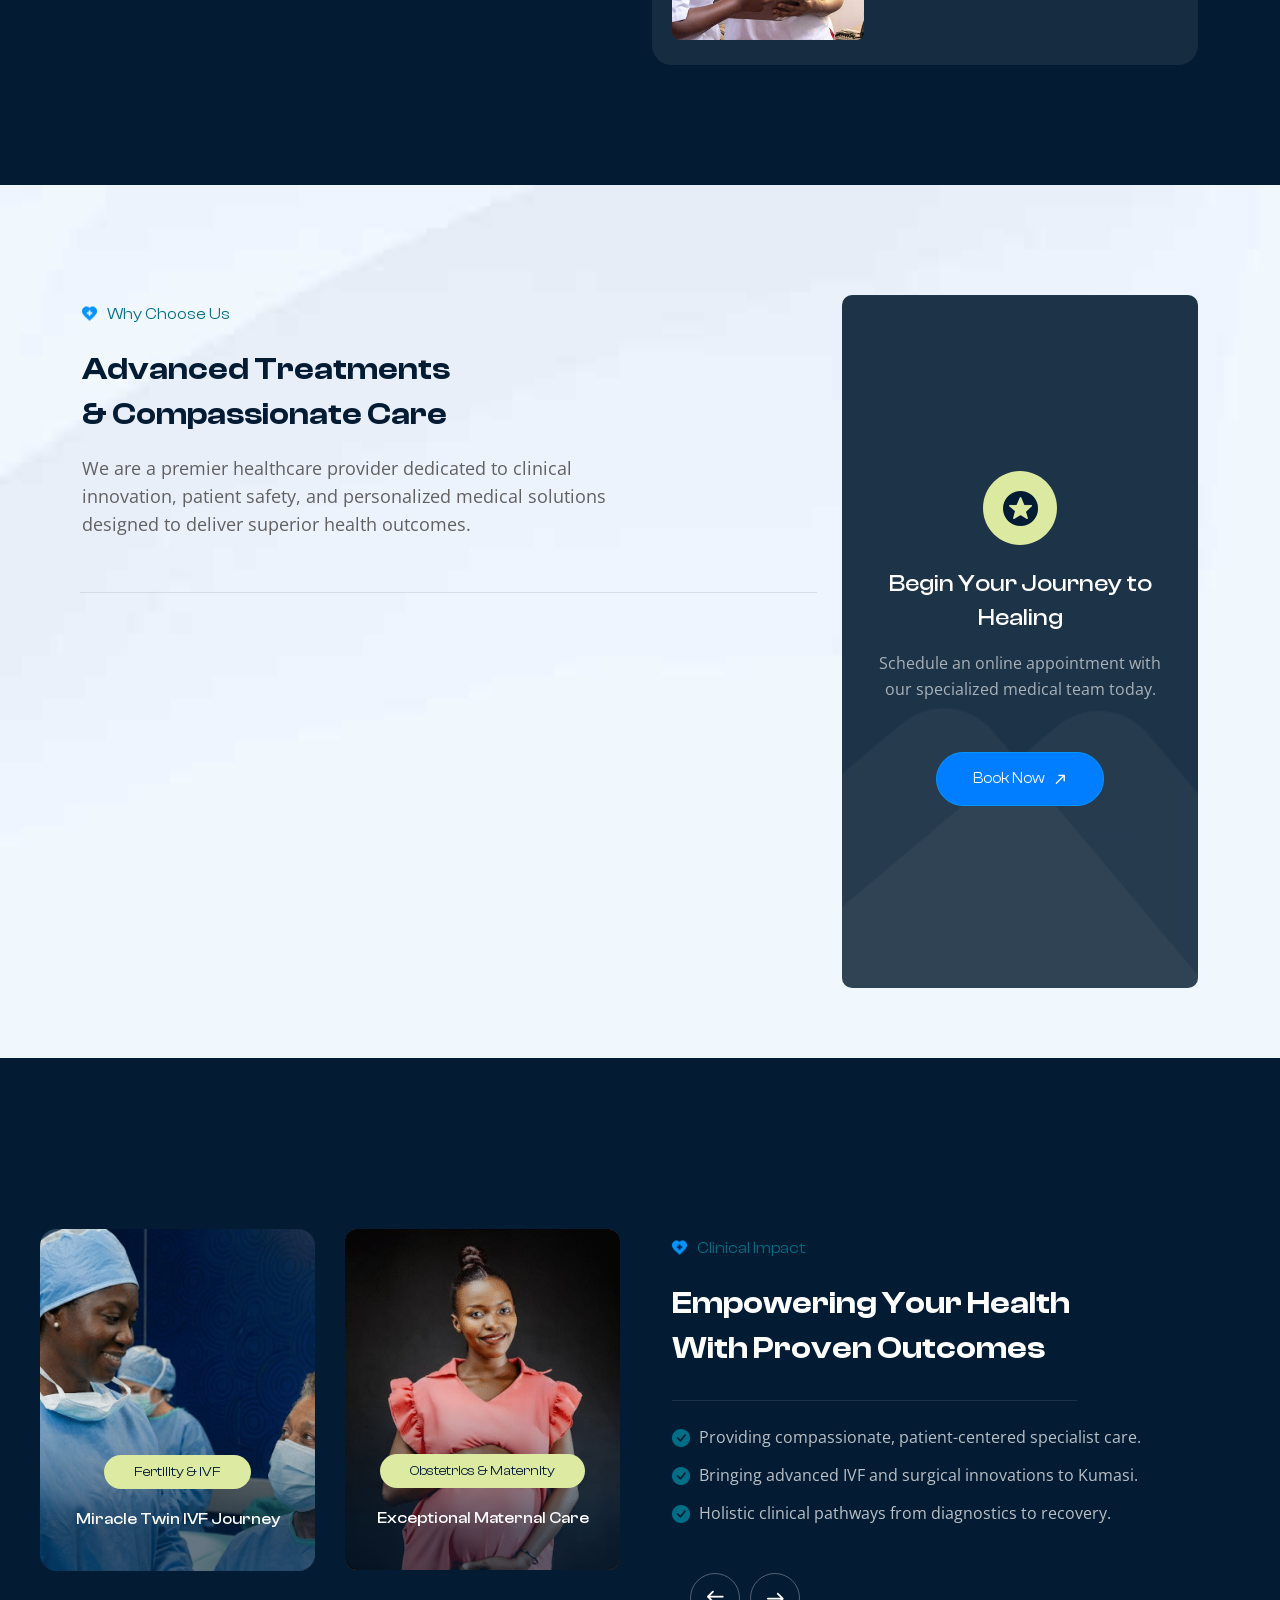
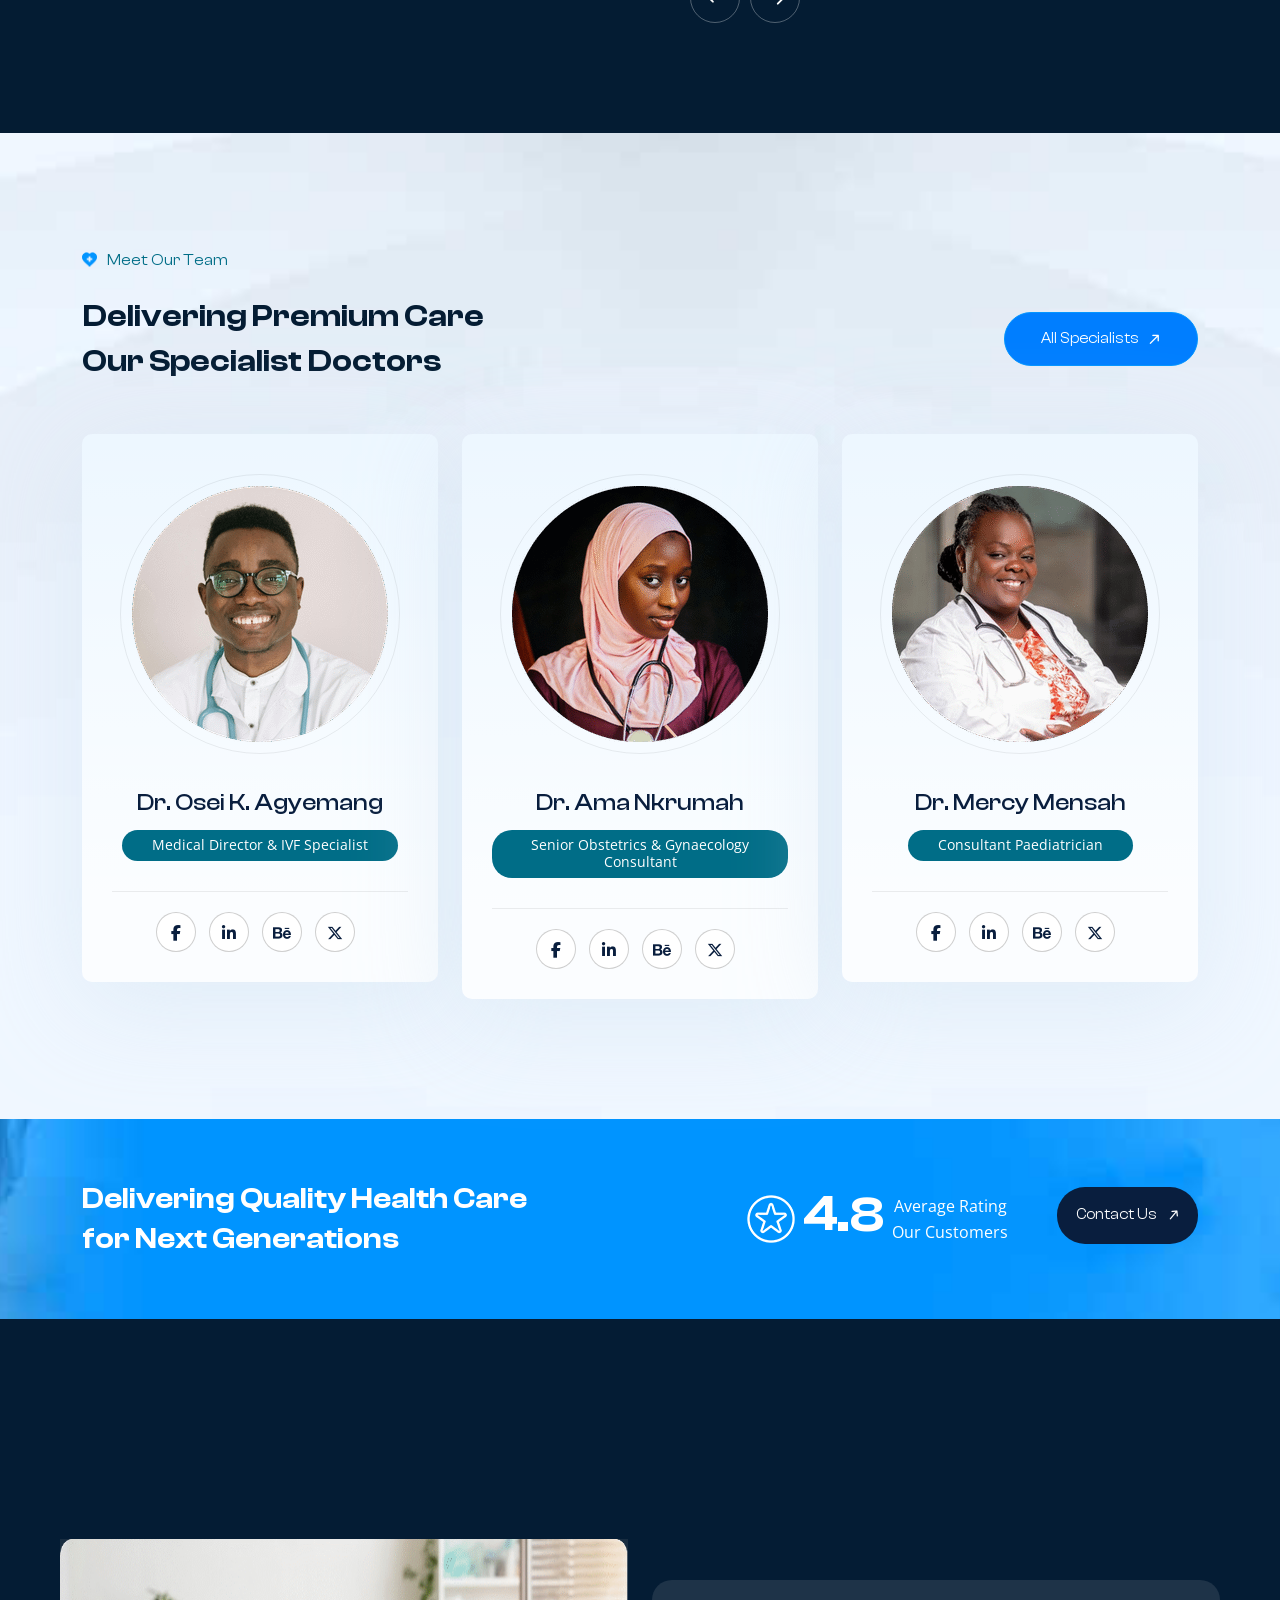
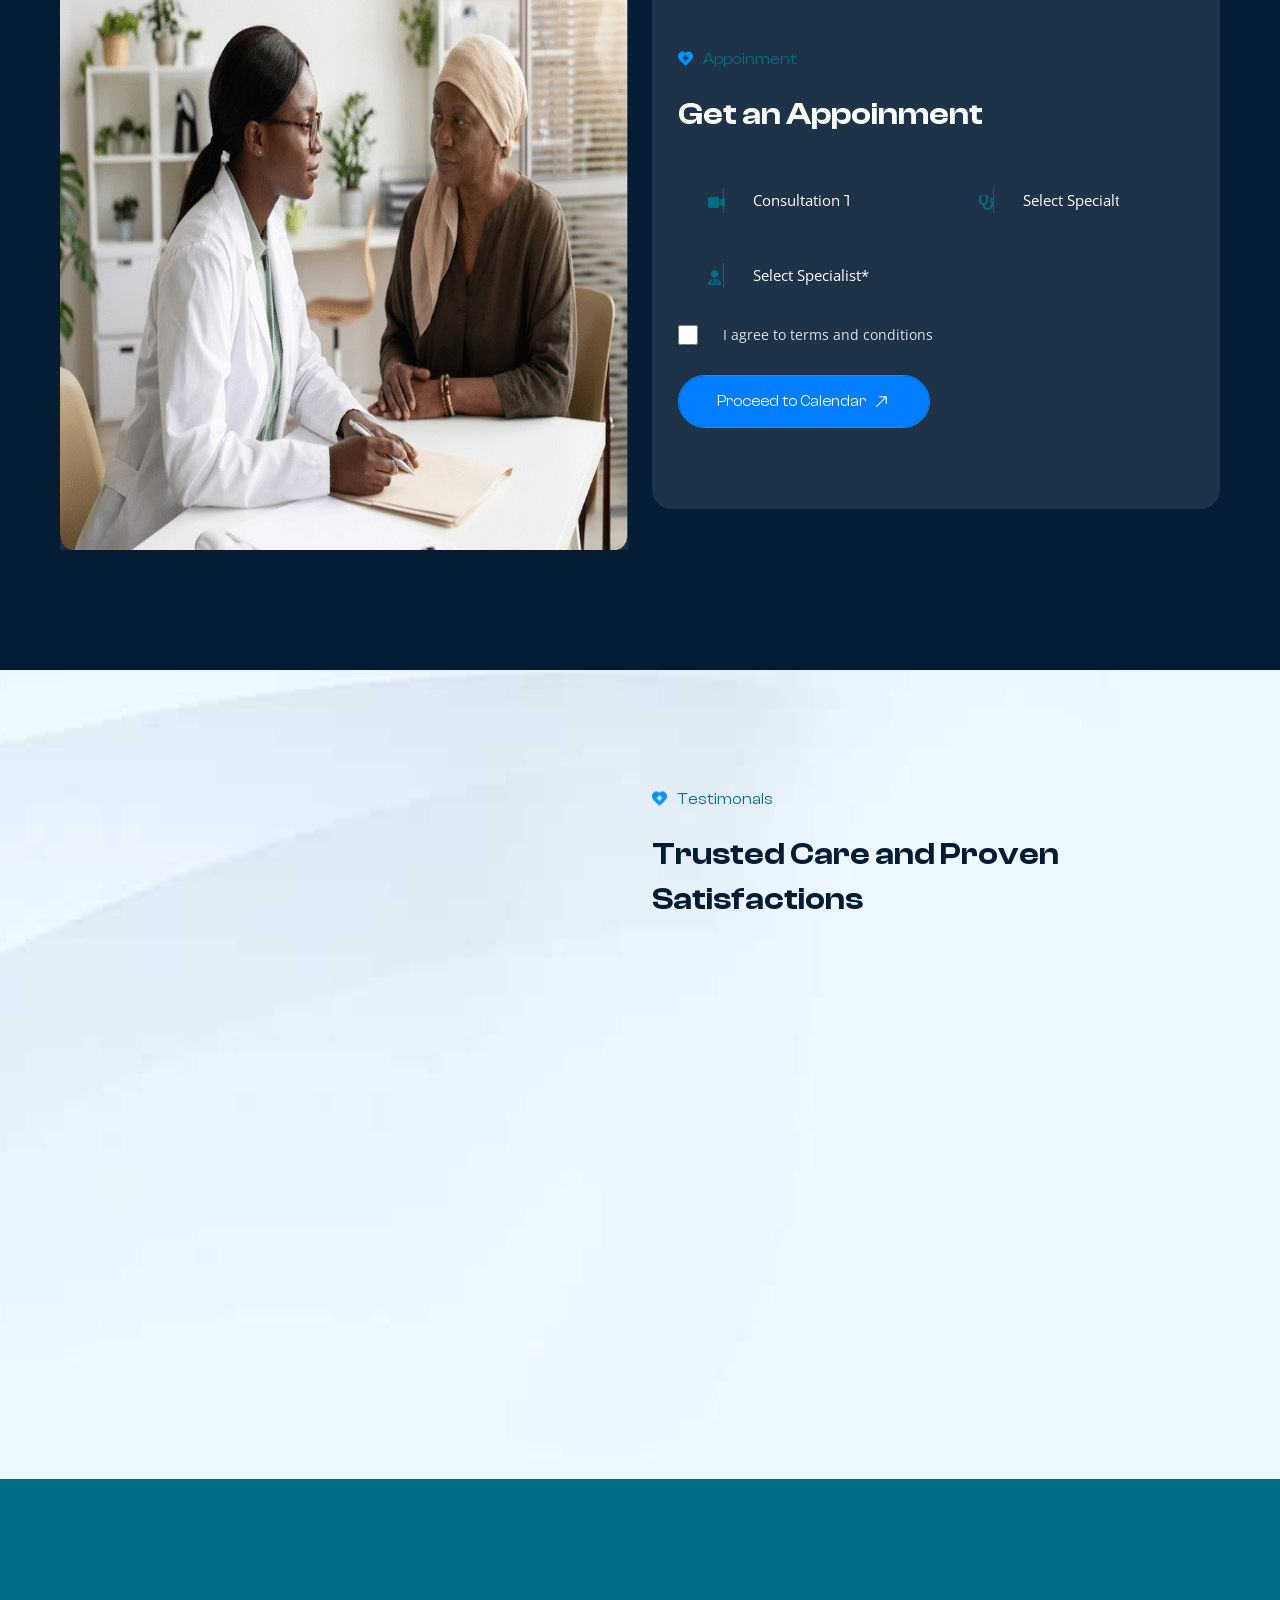
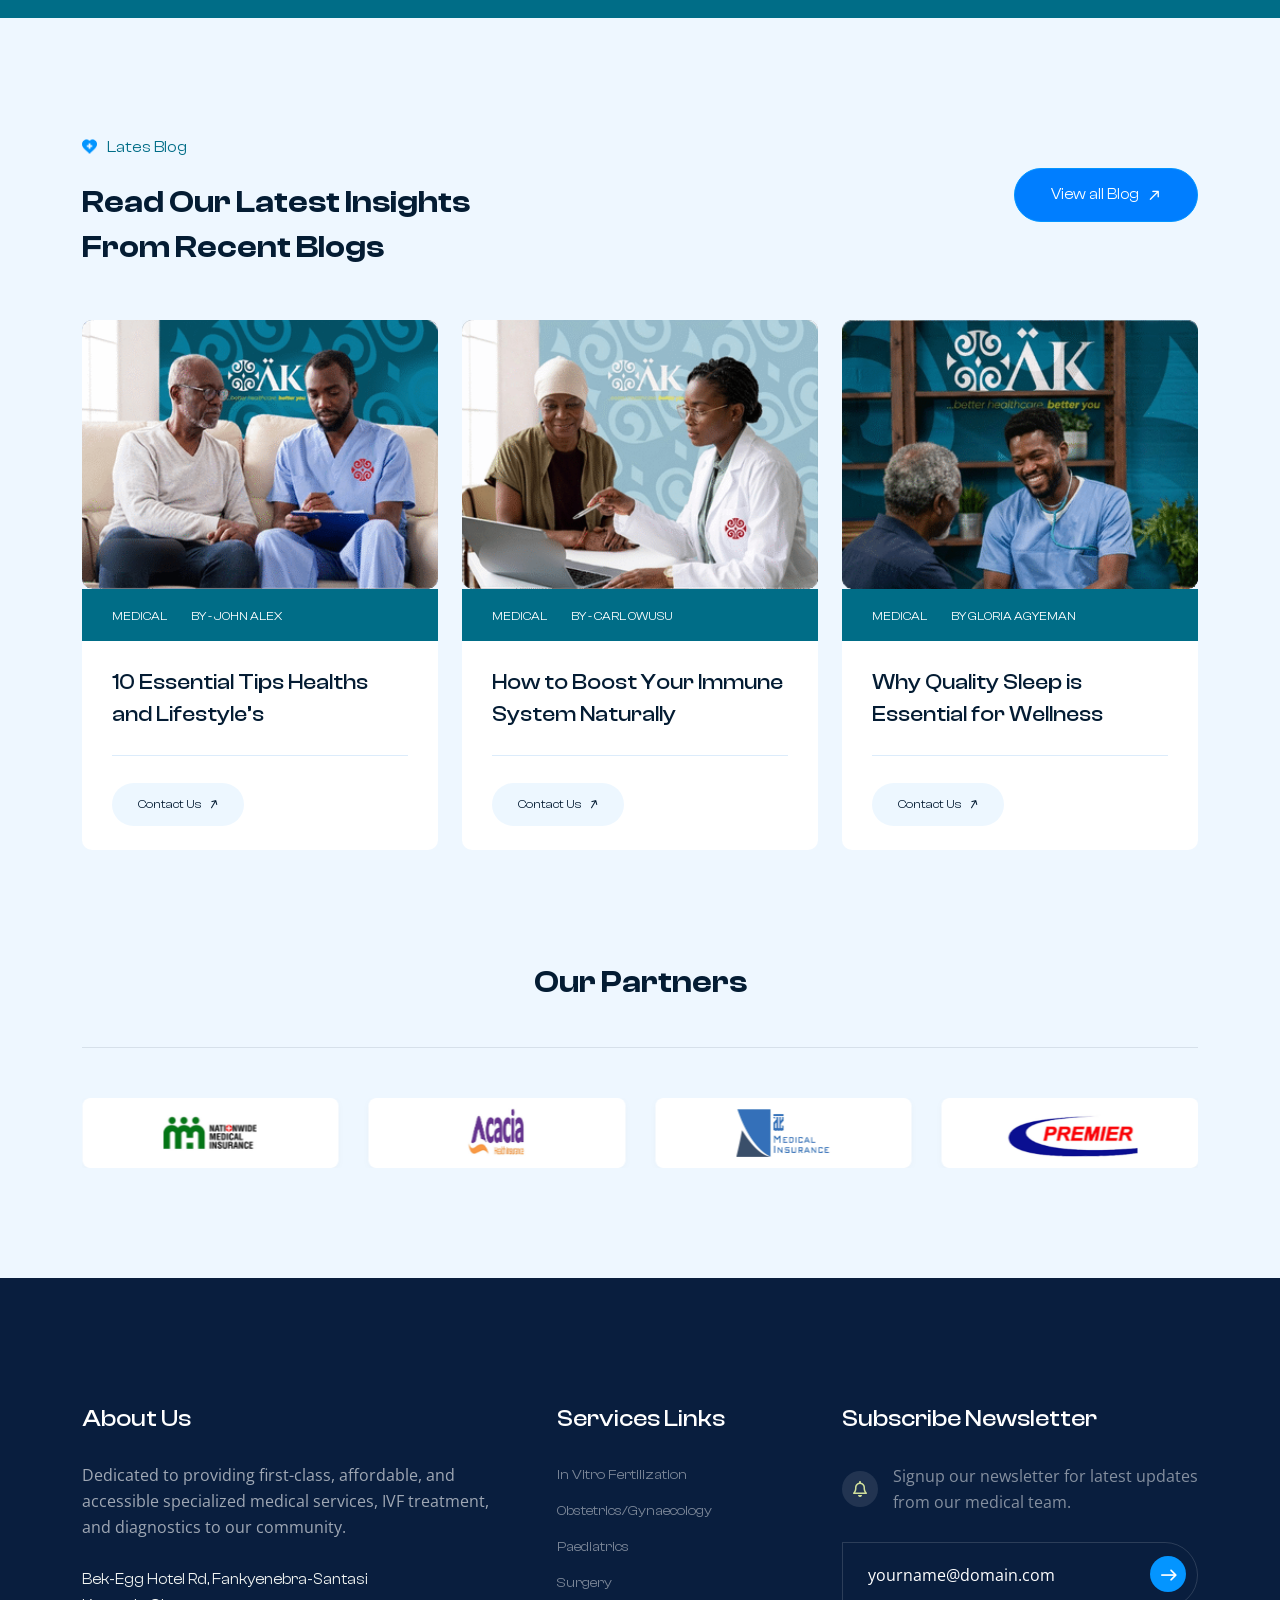
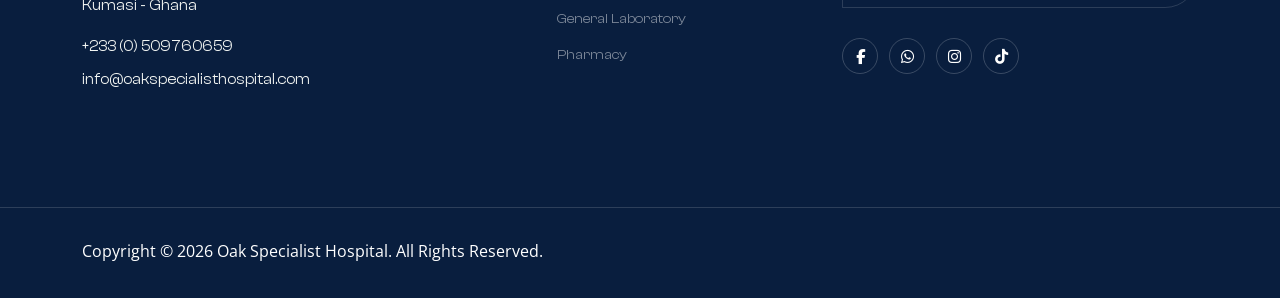
==== commit 17b28080: "feat: add base site styling, assets, and initial navigation layout" ====
--- a/index.html
+++ b/index.html
@@ -217,14 +217,14 @@
         </div>
         <div class="col-lg-6">
           <div class="hero-thumb">
-            <img class="hero-image-front" src="assets/images/assets-oakspecialisthospital/JPG/oakfrontview.png" alt="Oak Front View">
-            <img class="hero-image-back" src="assets/images/home-two/herodark.jpeg" alt="Hero Dark">
-            <div class="hero-shapes">
+            <img class="hero-image-front" src="assets/images/home-two/herodark.jpeg" alt="Oak Front View">
+            <img class="hero-image-back" src="assets/images/assets-oakspecialisthospital/JPG/oakfrontview.png" alt="Hero Dark">
+           <!-- <div class="hero-shapes">
               <img src="assets/images/slider/heart.png" alt="">
             </div>
             <div class="hero-shapes bounce-animate">
               <img src="assets/images/slider/mediket-shape.png" alt="">
-            </div>
+            </div>-->
 
           </div>
         </div>
--- a/assets/css/style.css
+++ b/assets/css/style.css
@@ -7634,10 +7634,16 @@
               0 0 30px rgba(0, 128, 128, 0.15) !important;
 }
 
-
-
-
-
-
-
-
+/* Permanent disablement of custom mouse follower circles */
+.cursor, 
+.cursor2 {
+  display: none !important;
+}
+
+
+
+
+
+
+
+
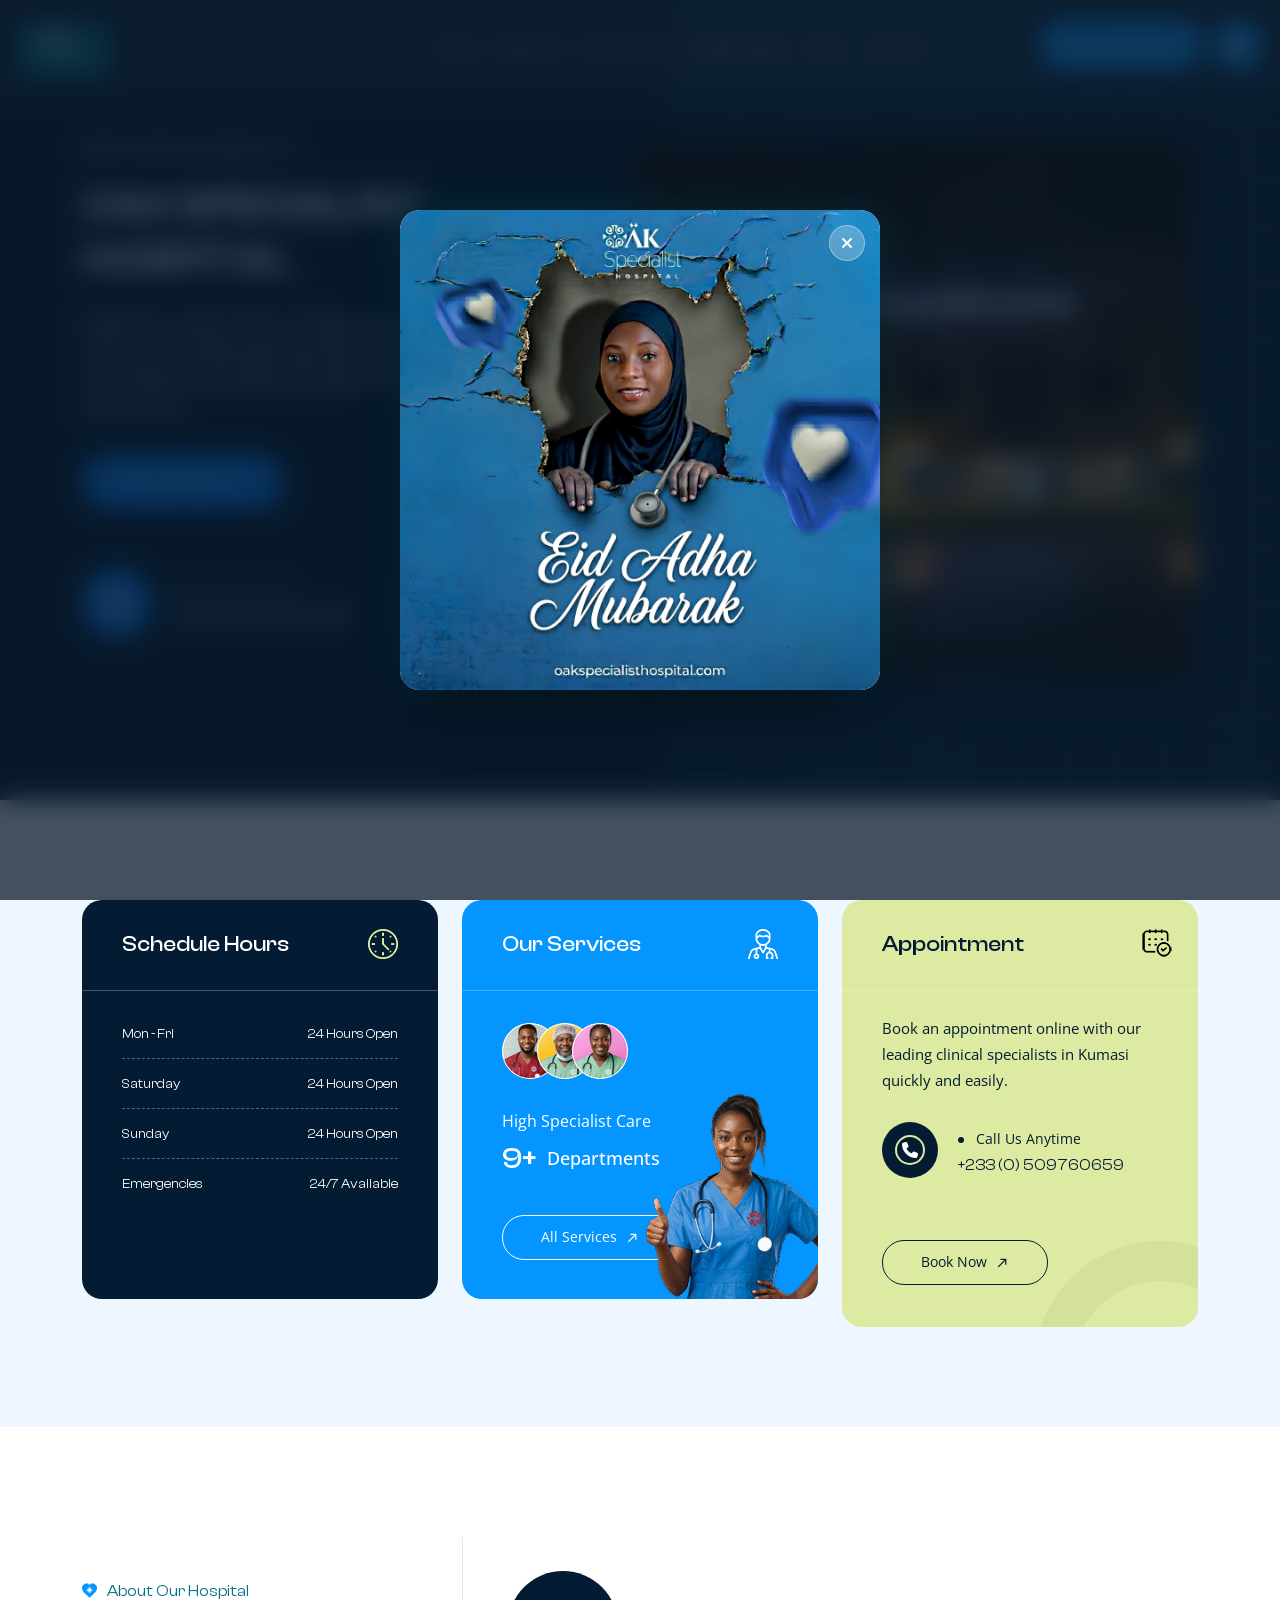
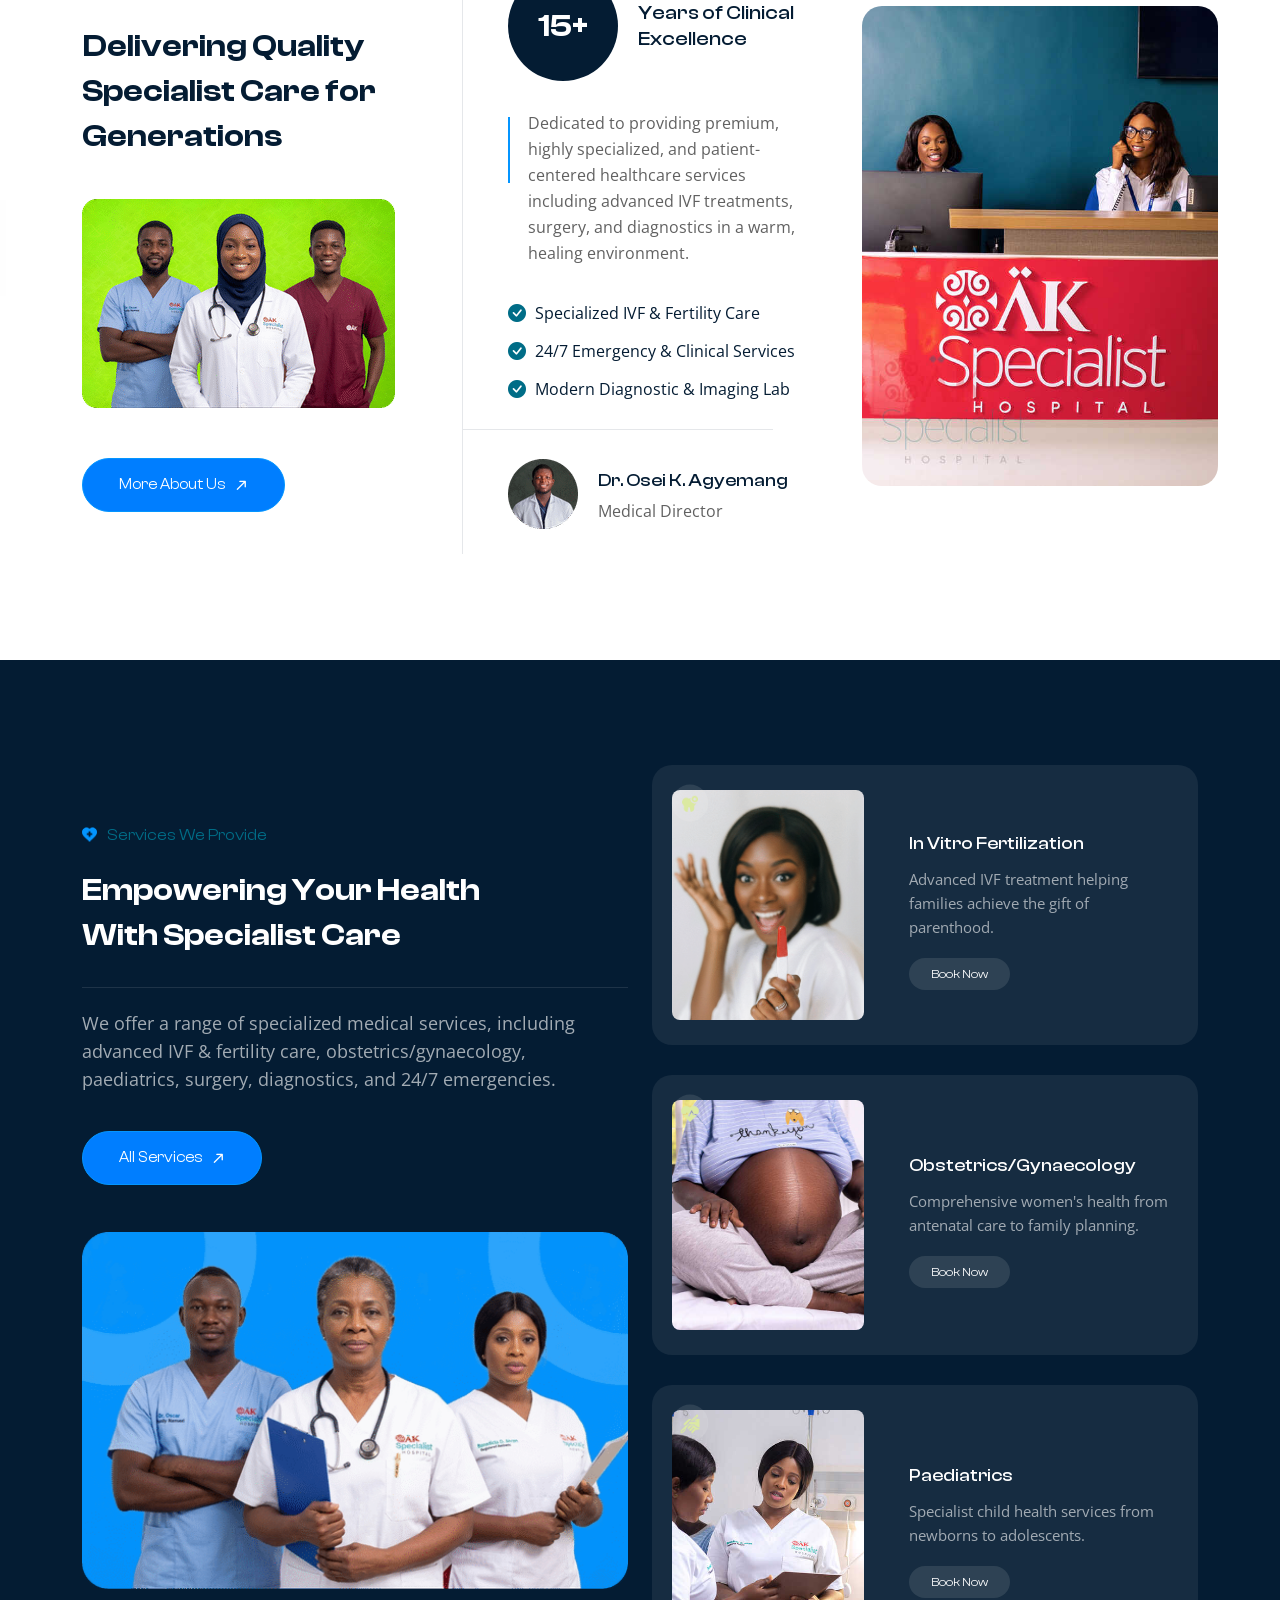
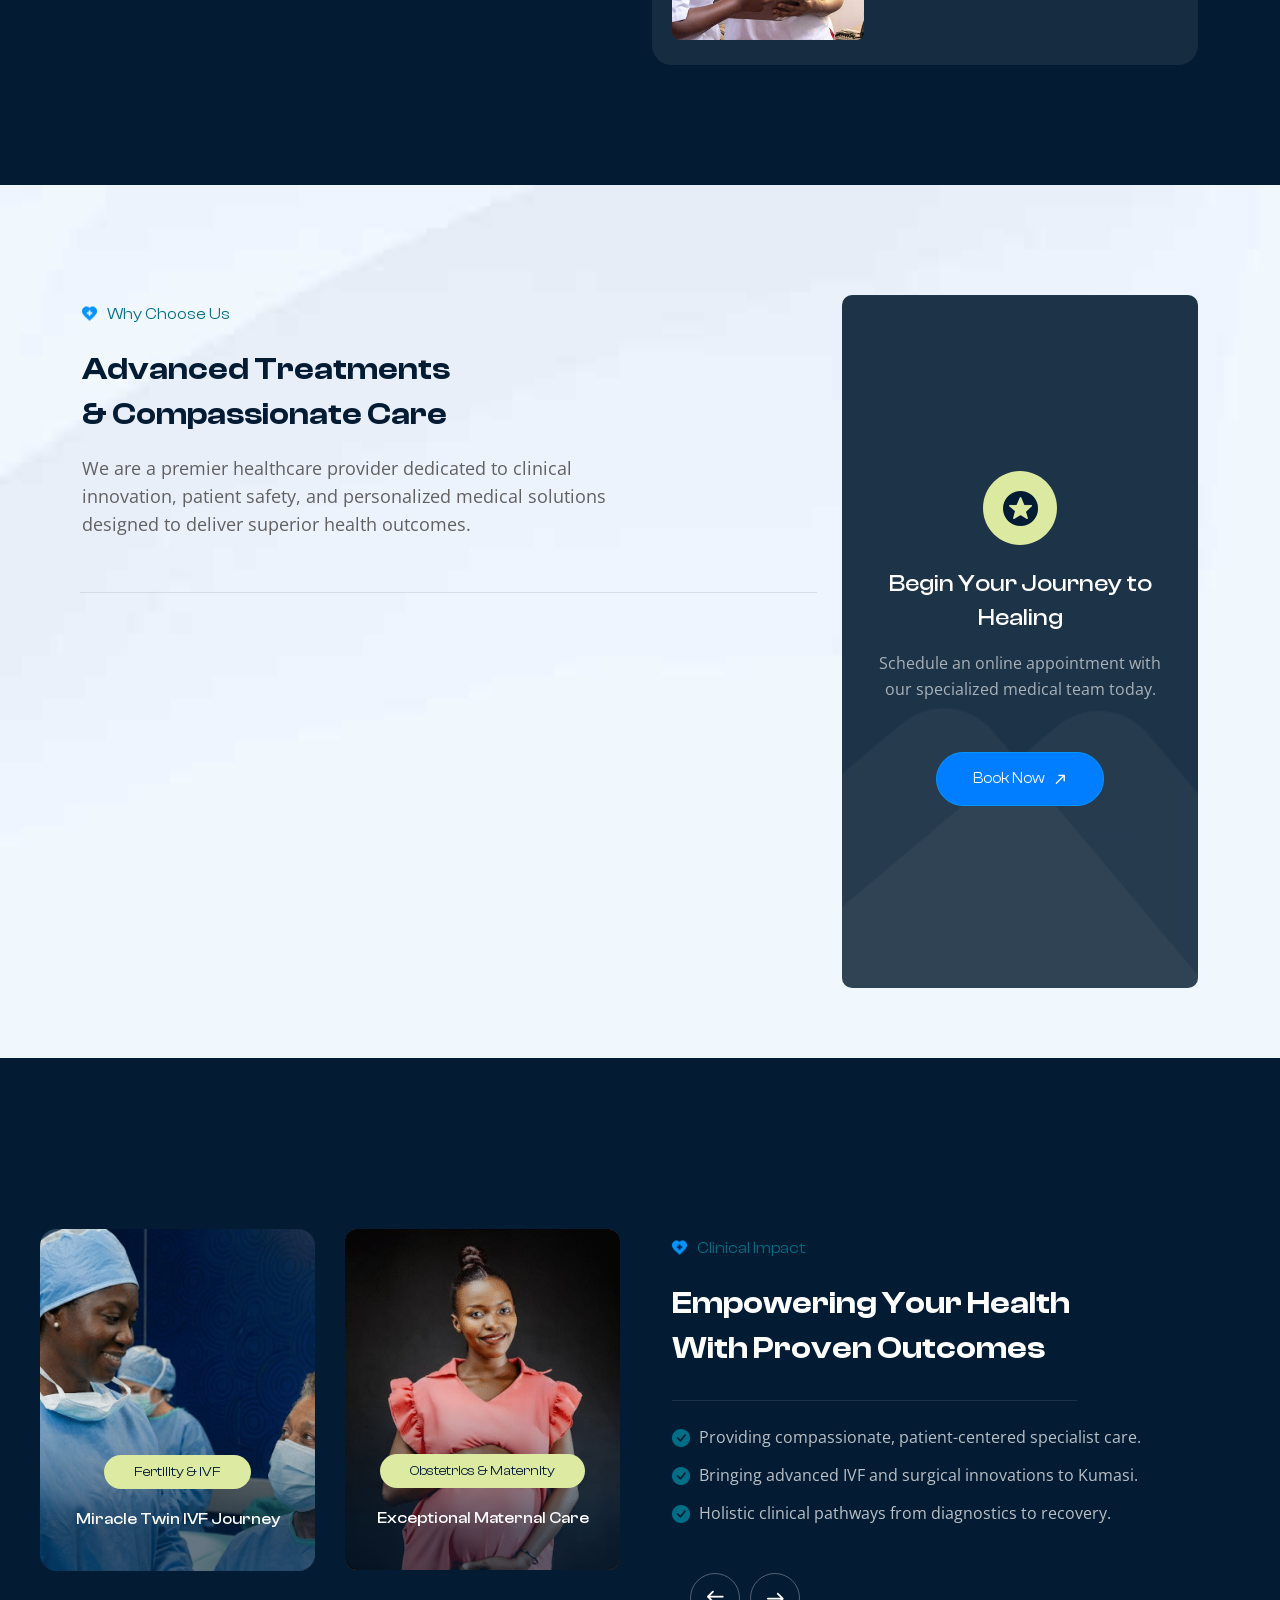
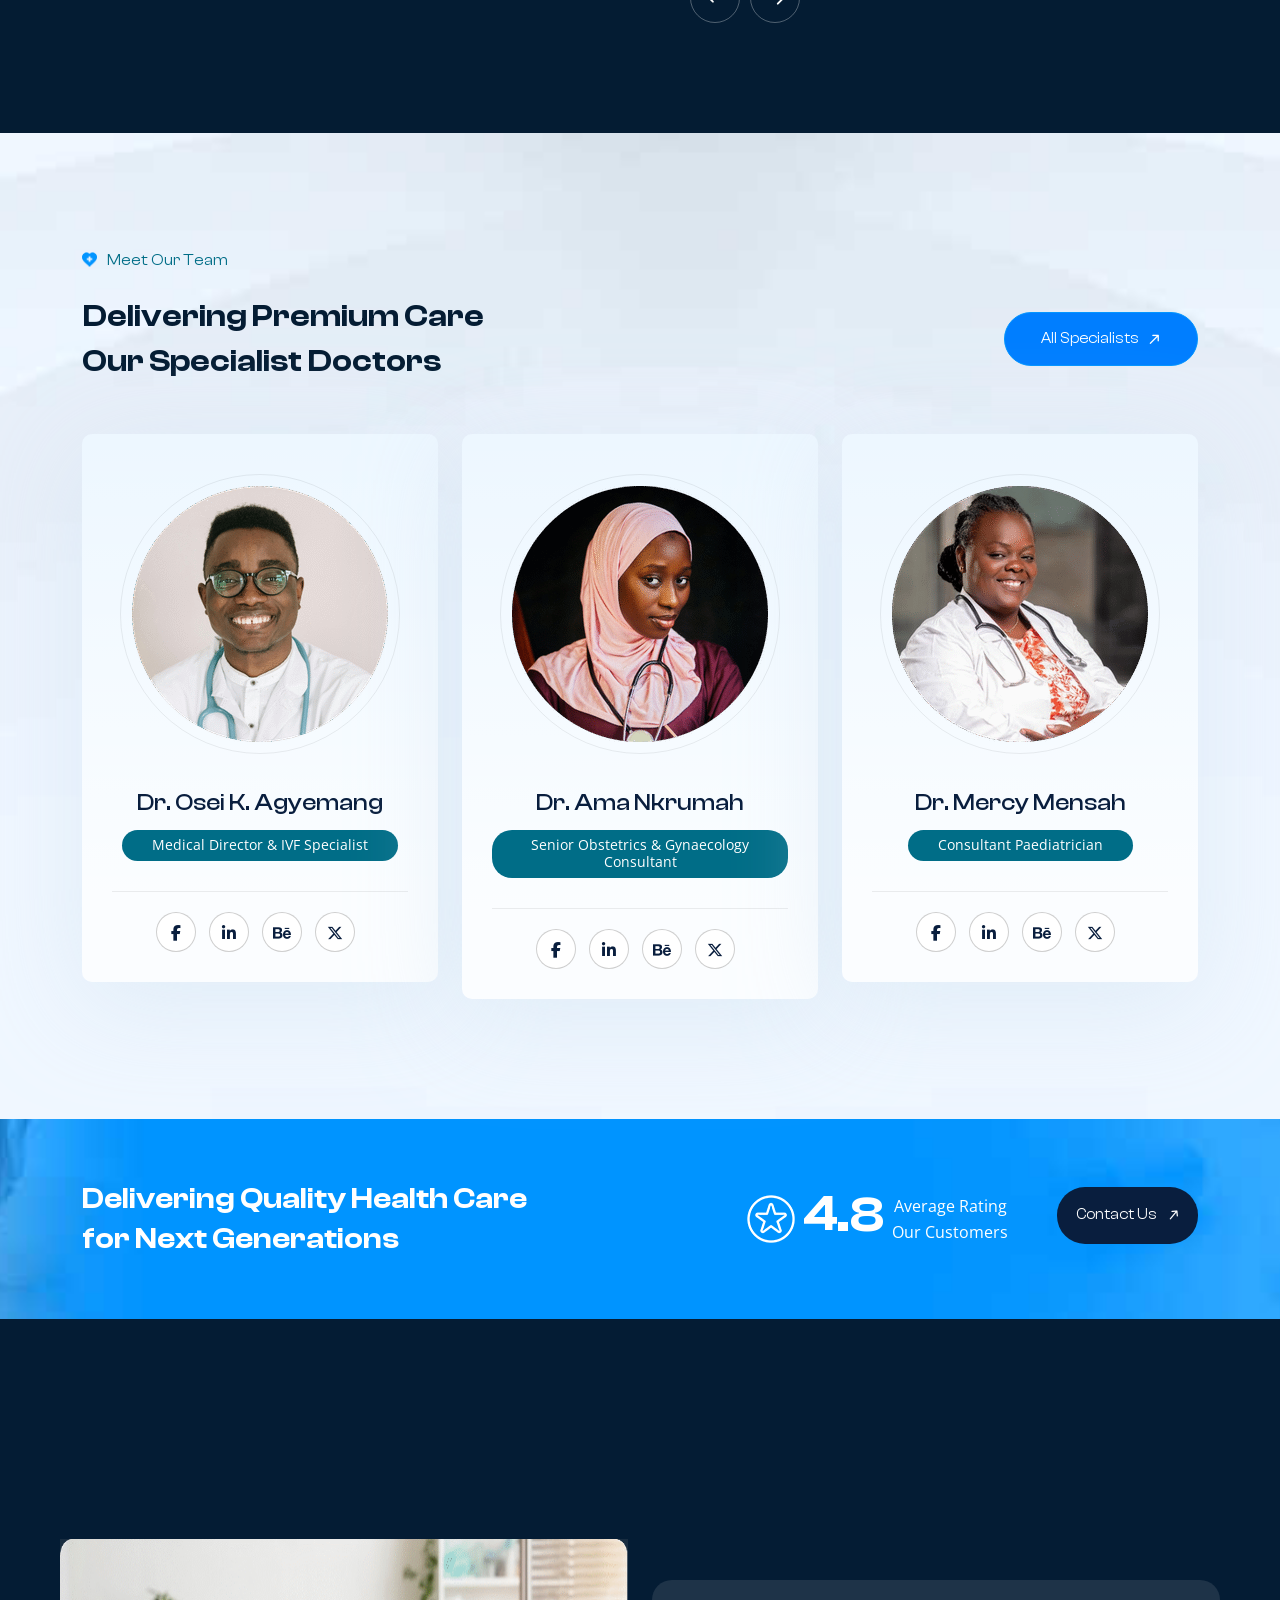
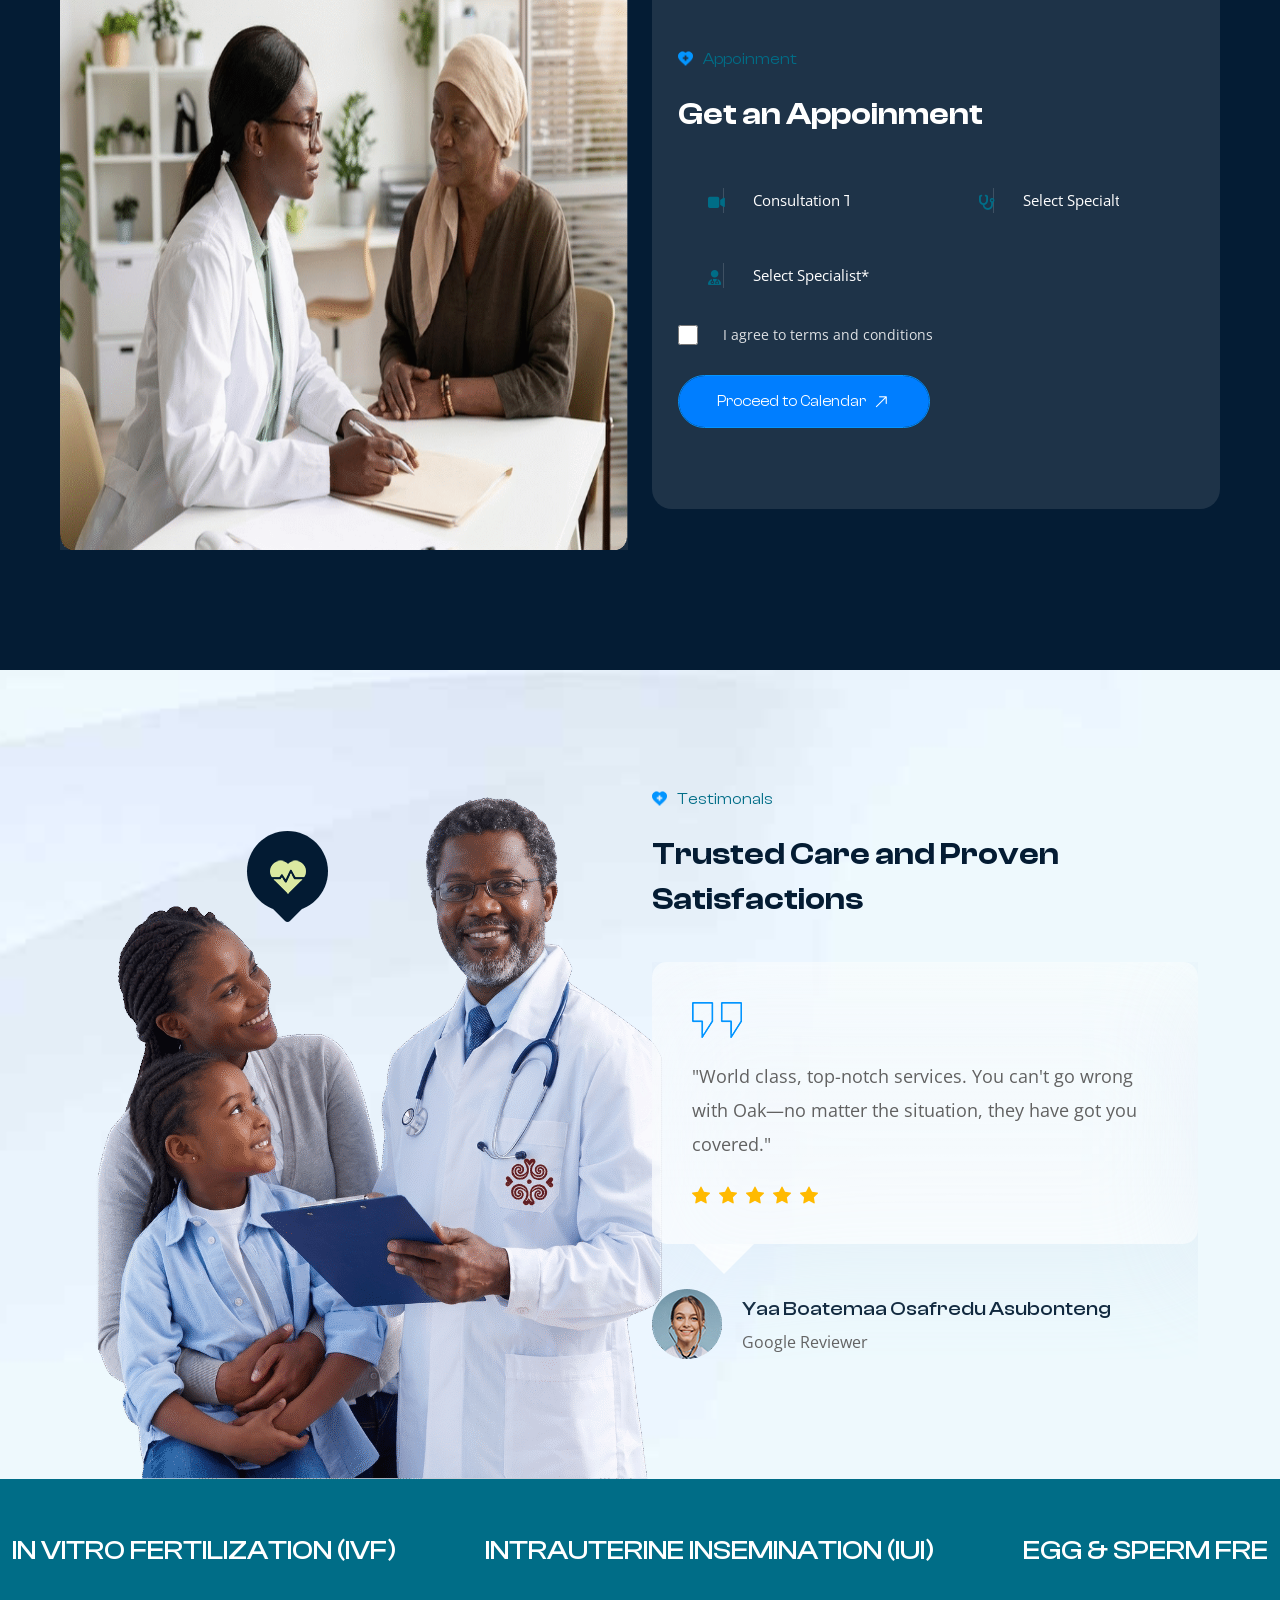
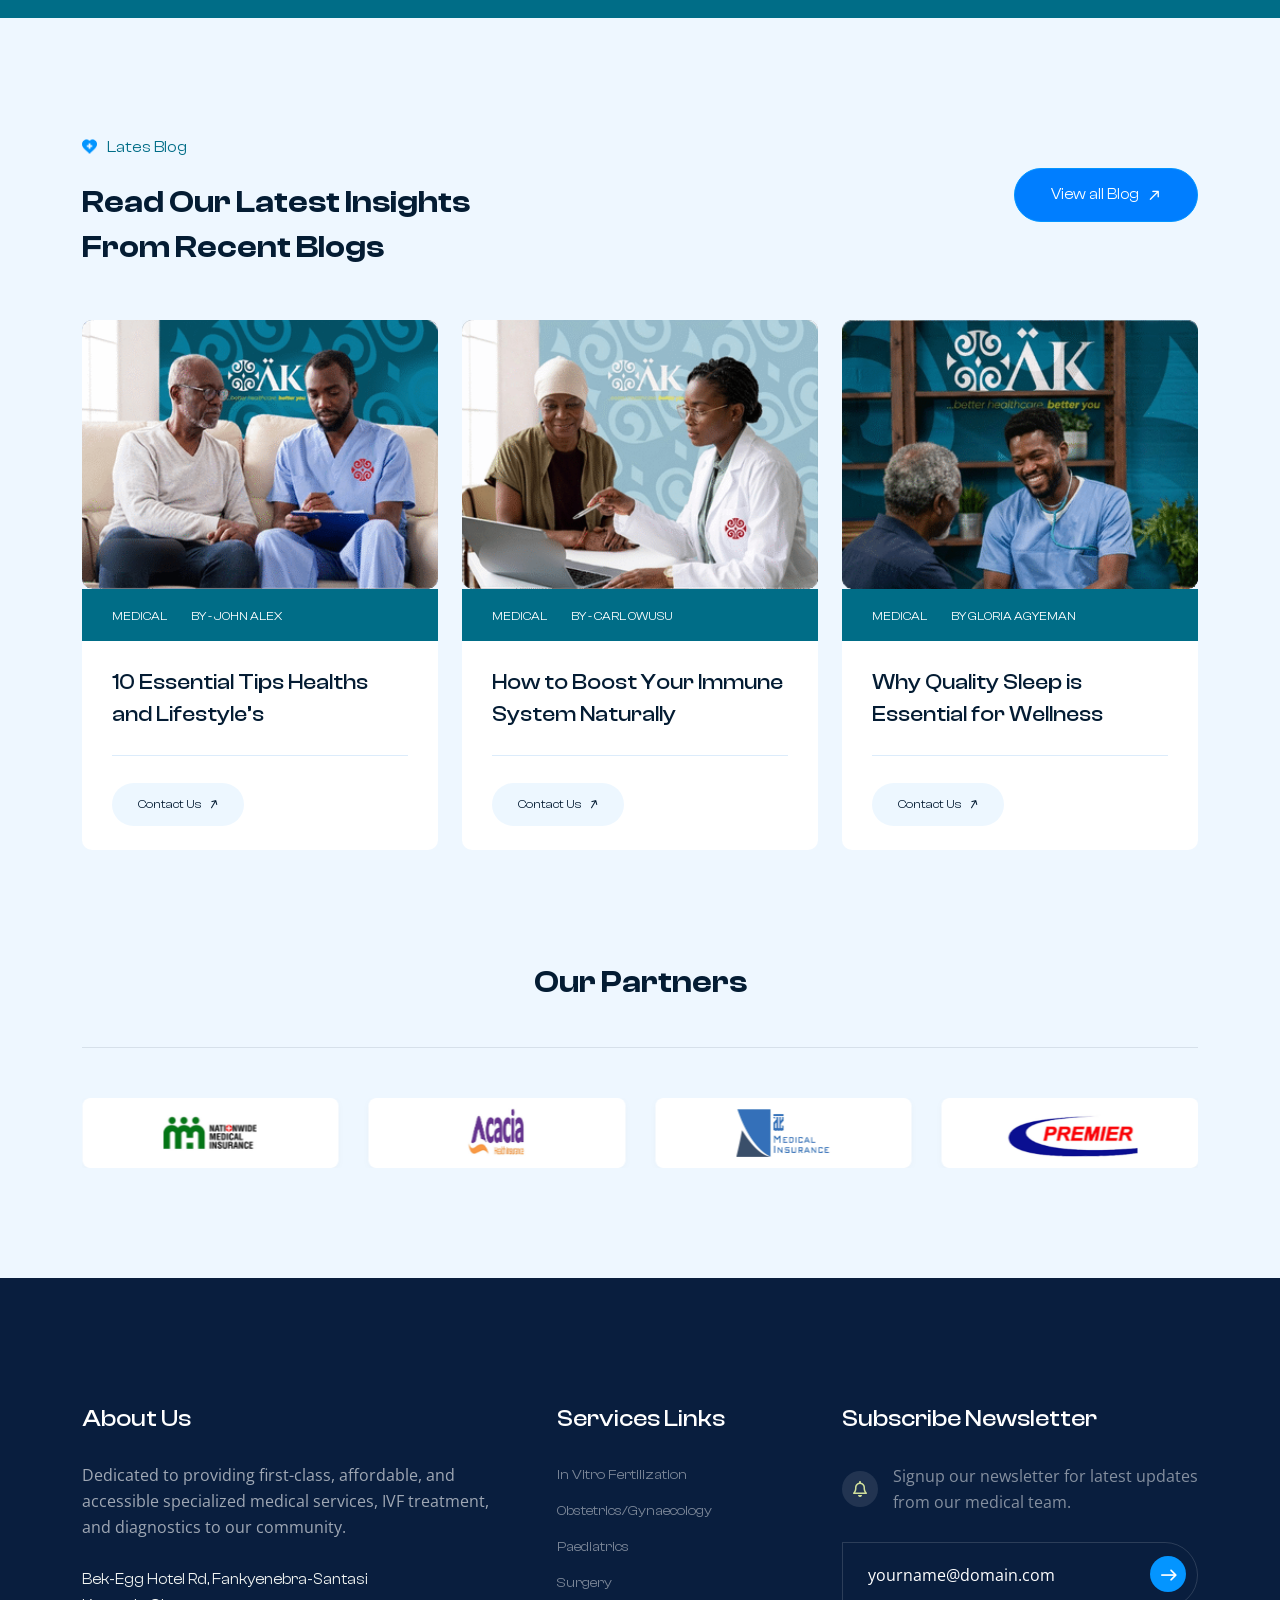
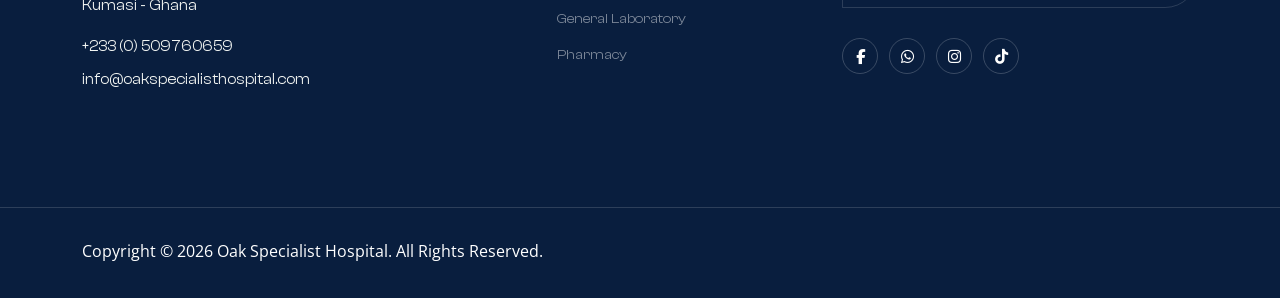
==== commit 892dc2c5: "refactor: update hero section branding and comment out secondary tagline" ====
--- a/index.html
+++ b/index.html
@@ -187,9 +187,9 @@
       <div class="row align-items-center">
         <div class="col-lg-6">
           <div class="hero-content">
-            <h4>OAK SPECIALIST HOSPITAL</h4>
-            <h1> Leading with Care, Healing </h1>
-            <h1 class="mediket-style cursor-scale">with Love &amp; Trust</h1>
+            <h4>Better Healthcare, Better you</h4>
+            <h1> OAK SPECIALIST HOSPITAL </h1>
+           <!-- <h1 class="mediket-style cursor-scale">with Love &amp; Trust</h1>-->
             <p>Experience state-of-the-art diagnostics, premium patient services, and dedicated specialists all in
               Kumasi, Ghana.
               We are committed to providing the highest standard of specialized clinical care.
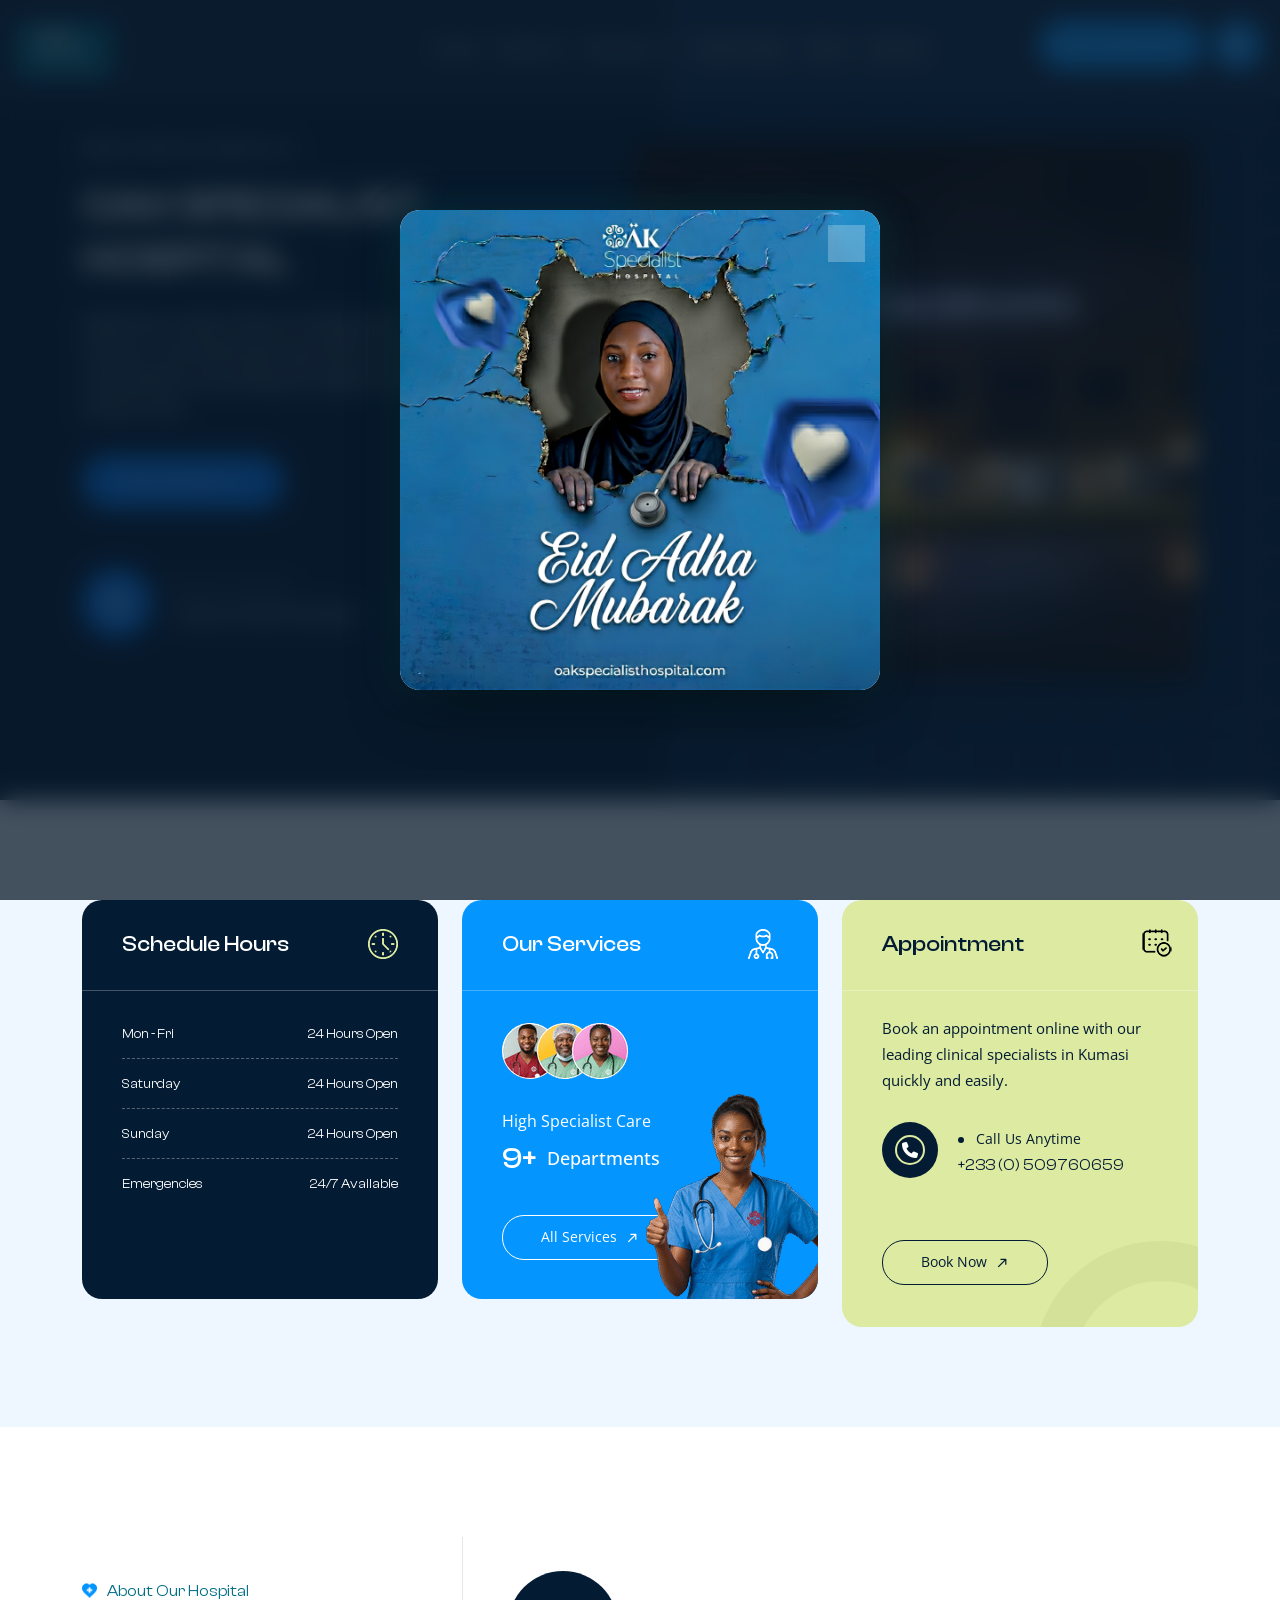
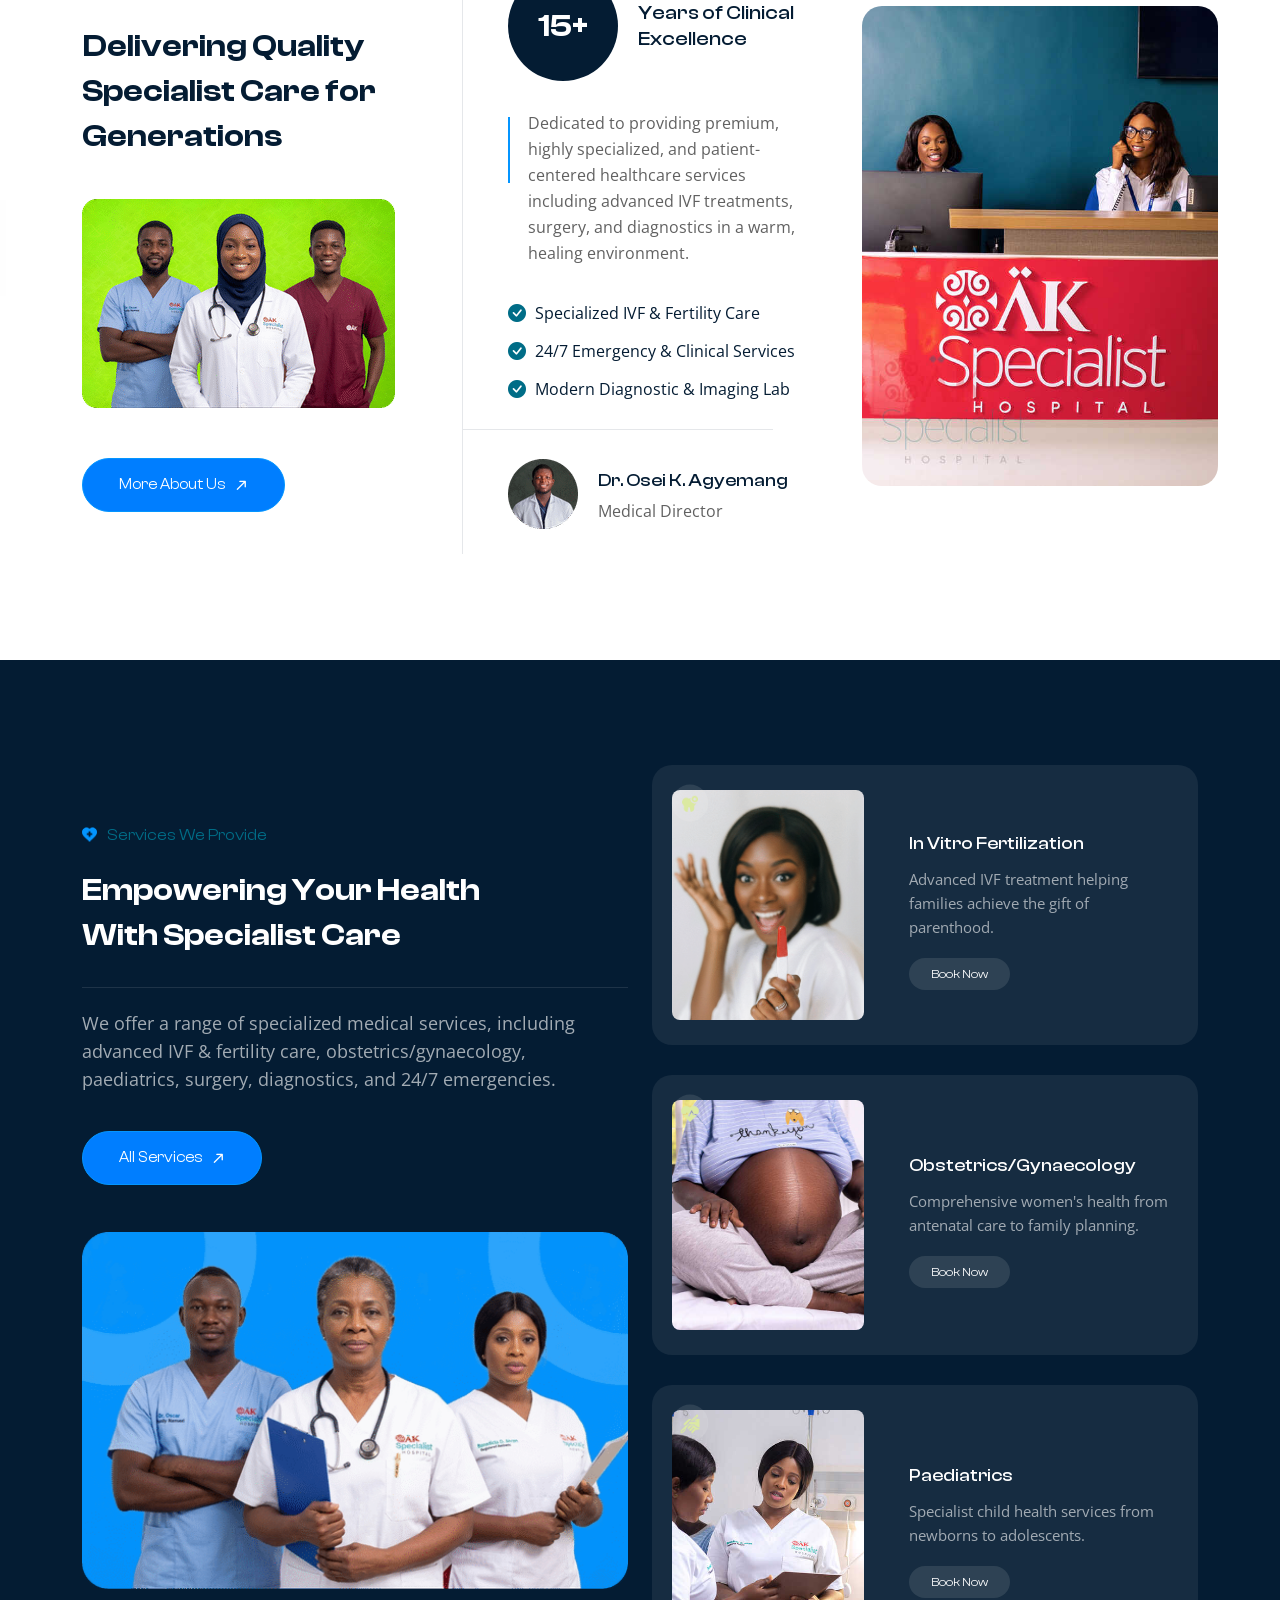
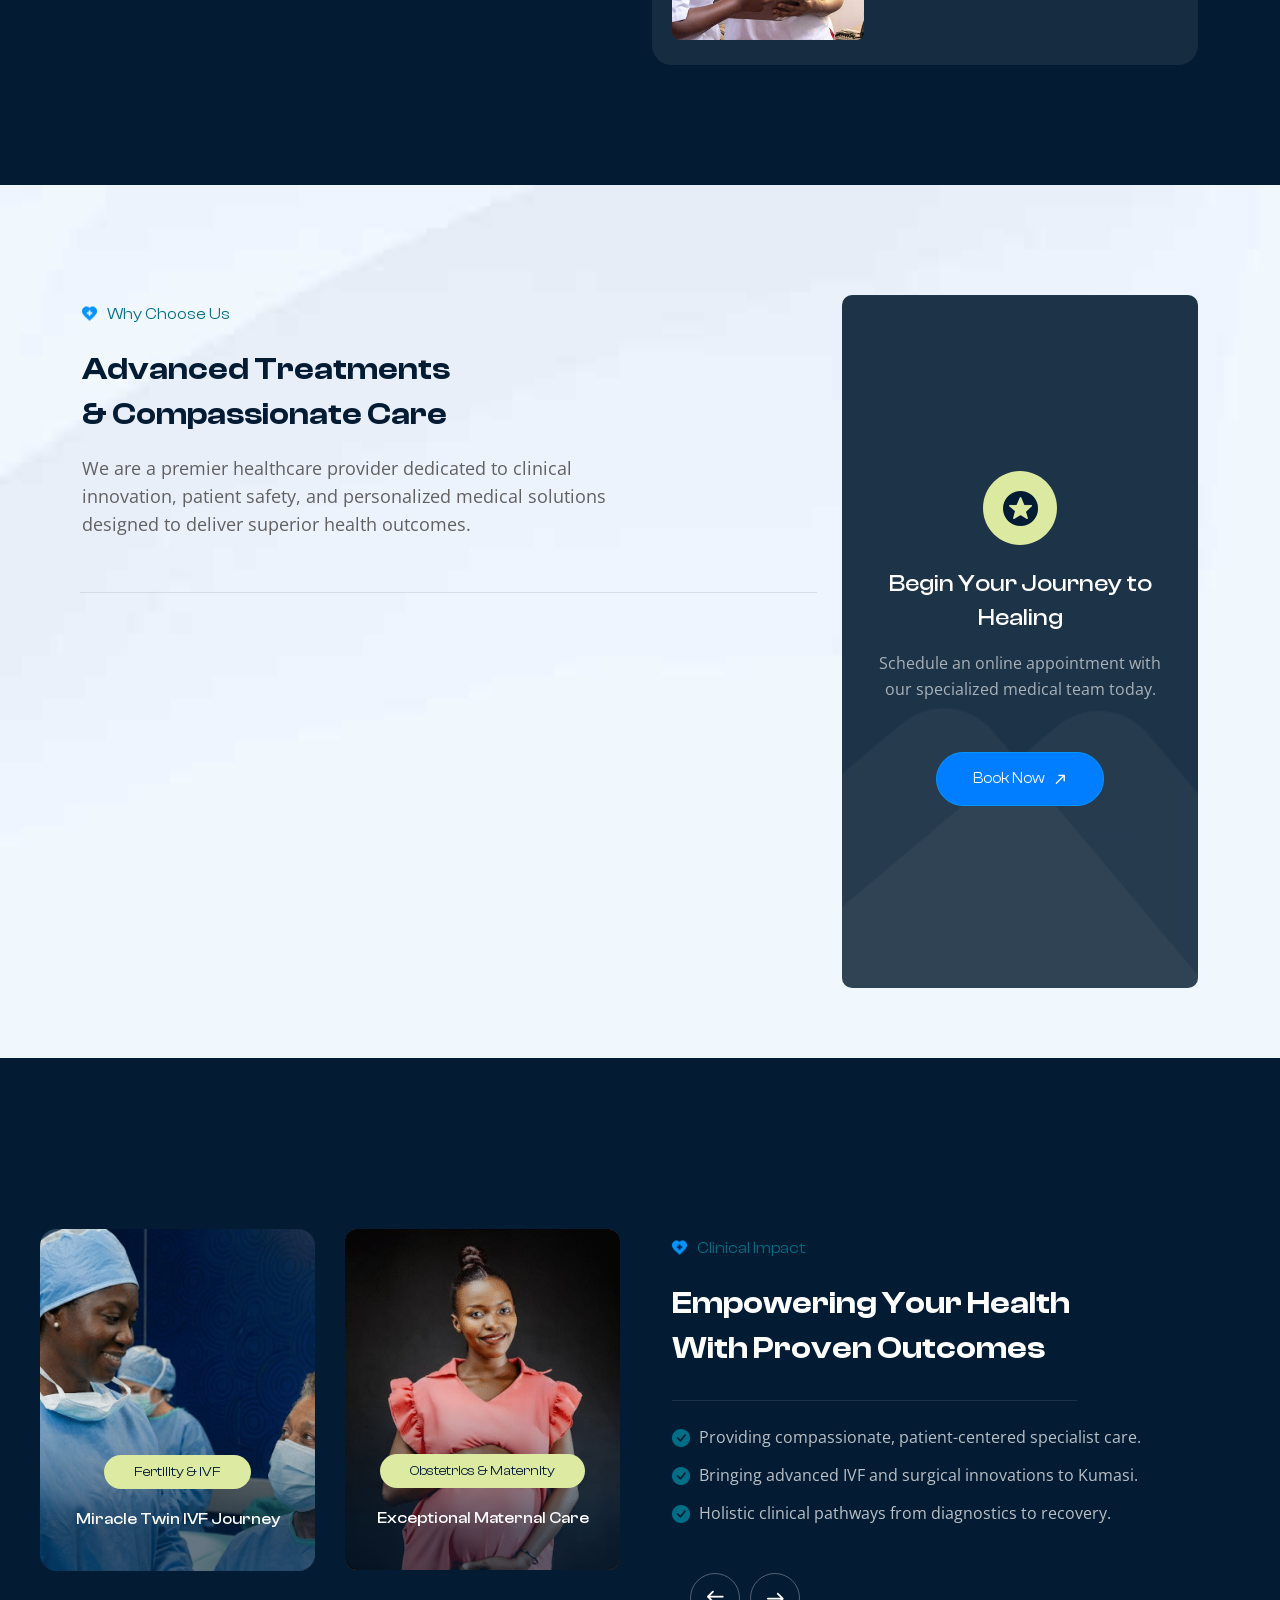
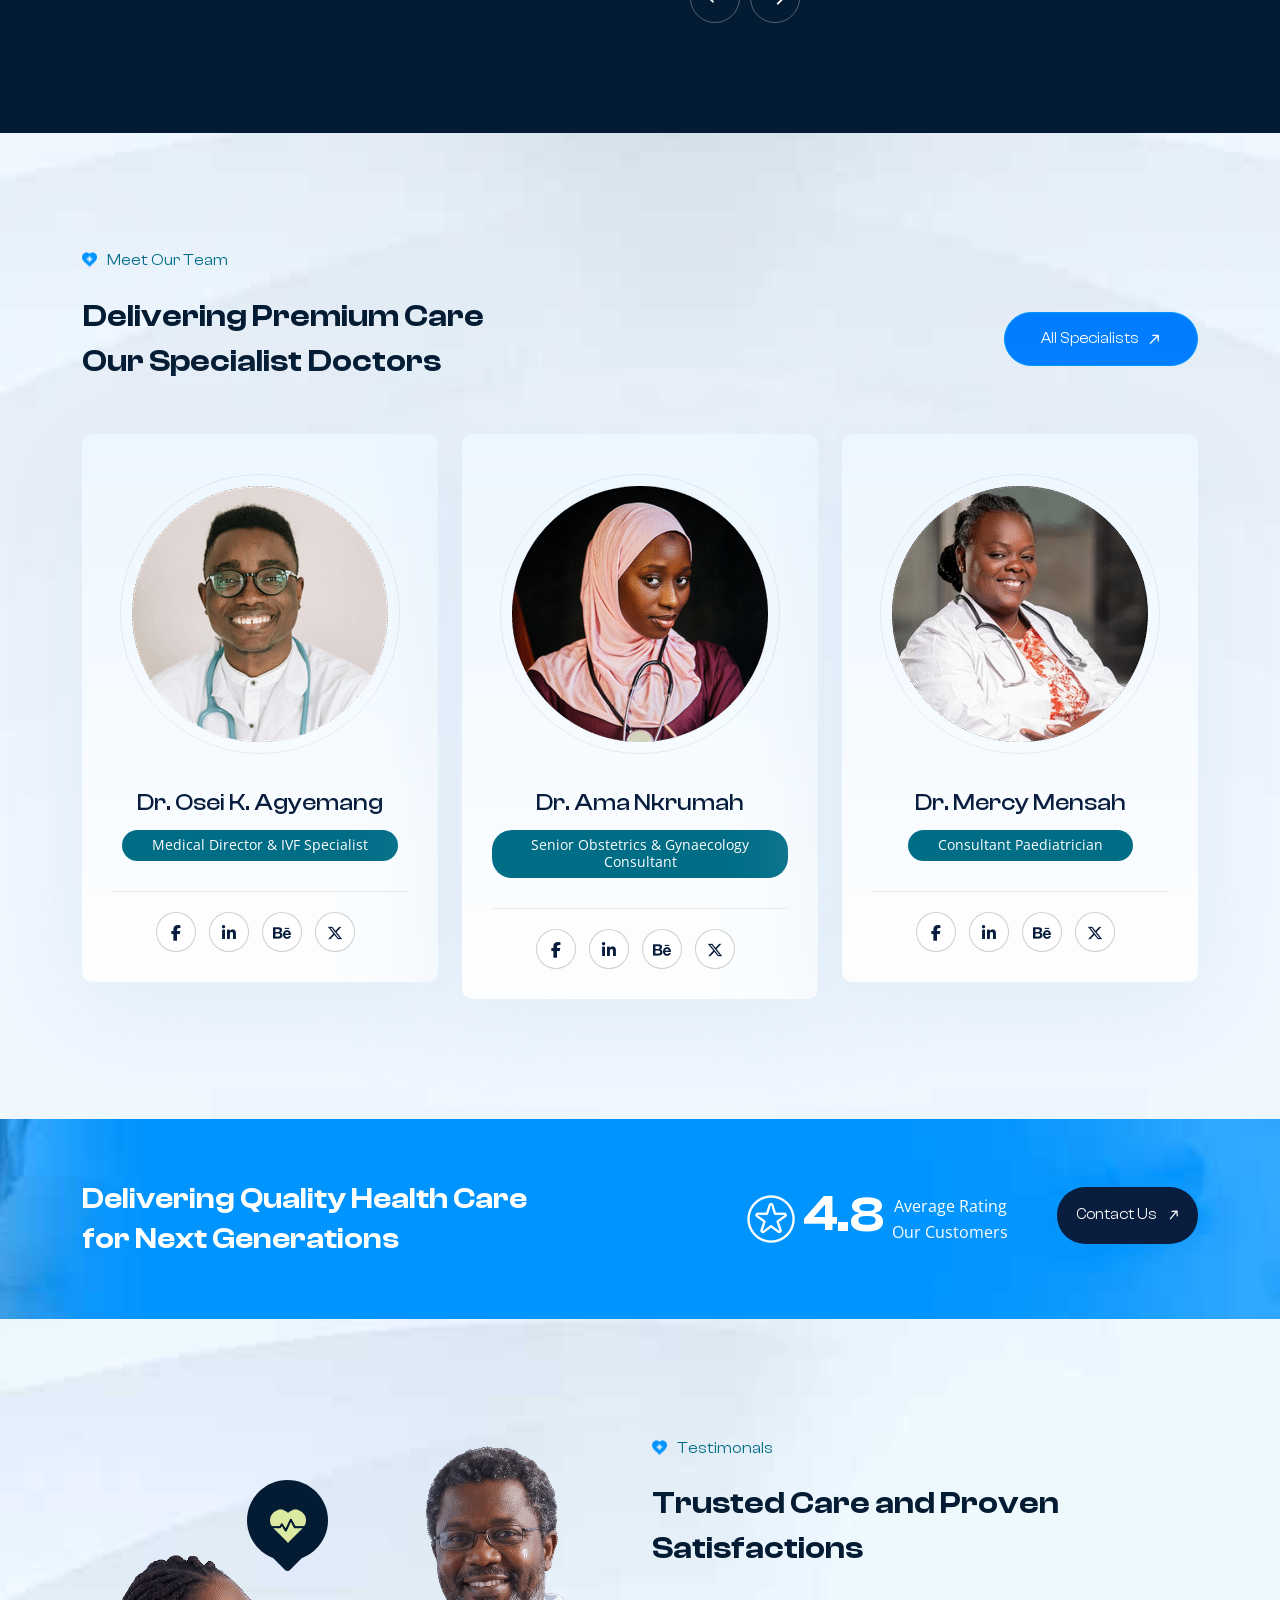
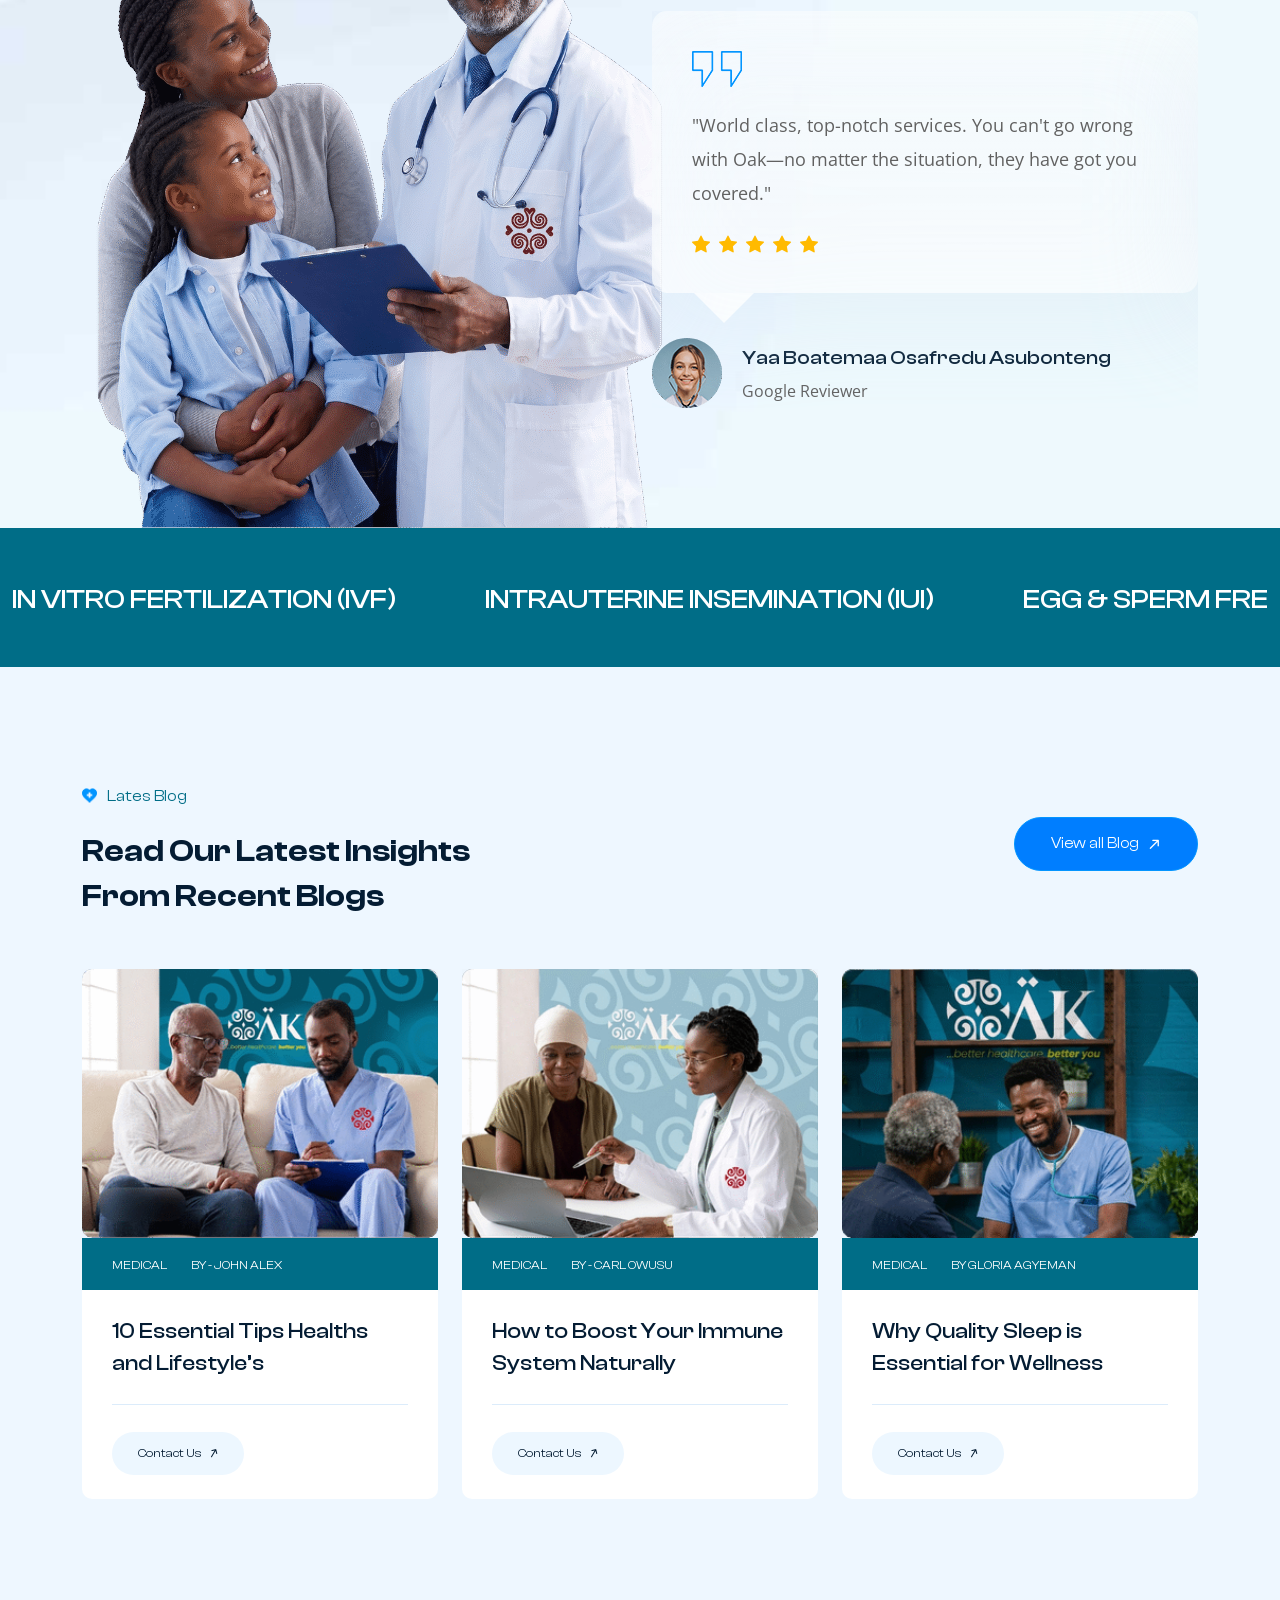
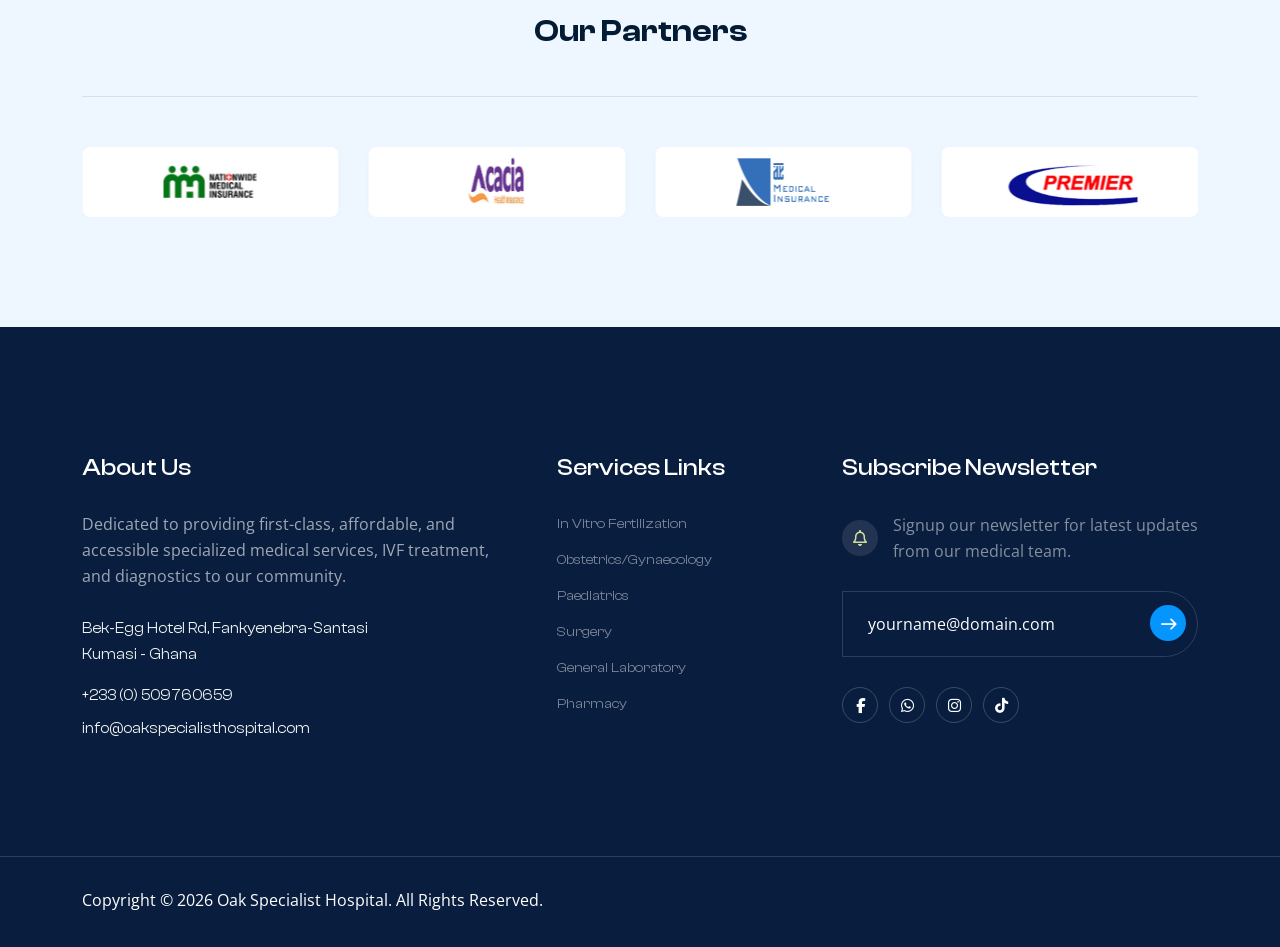
==== commit 909f1271: "feat: comment out the appointment section in the homepage index file" ====
--- a/index.html
+++ b/index.html
@@ -811,7 +811,7 @@
   <!--==================================================-->
   <!-- Start mediket Appoinment Section  -->
   <!--==================================================-->
-  <div class="appoinment-section">
+  <!--<div class="appoinment-section">
     <div class="container-fluid">
       <div class="row appoinment align-items-center">
         <div class="col-lg-6">
@@ -918,7 +918,7 @@
         </div>
       </div>
     </div>
-  </div>
+  </div>-->
   <!--==================================================-->
   <!-- End mediket Appoinment Section  -->
   <!--==================================================-->
